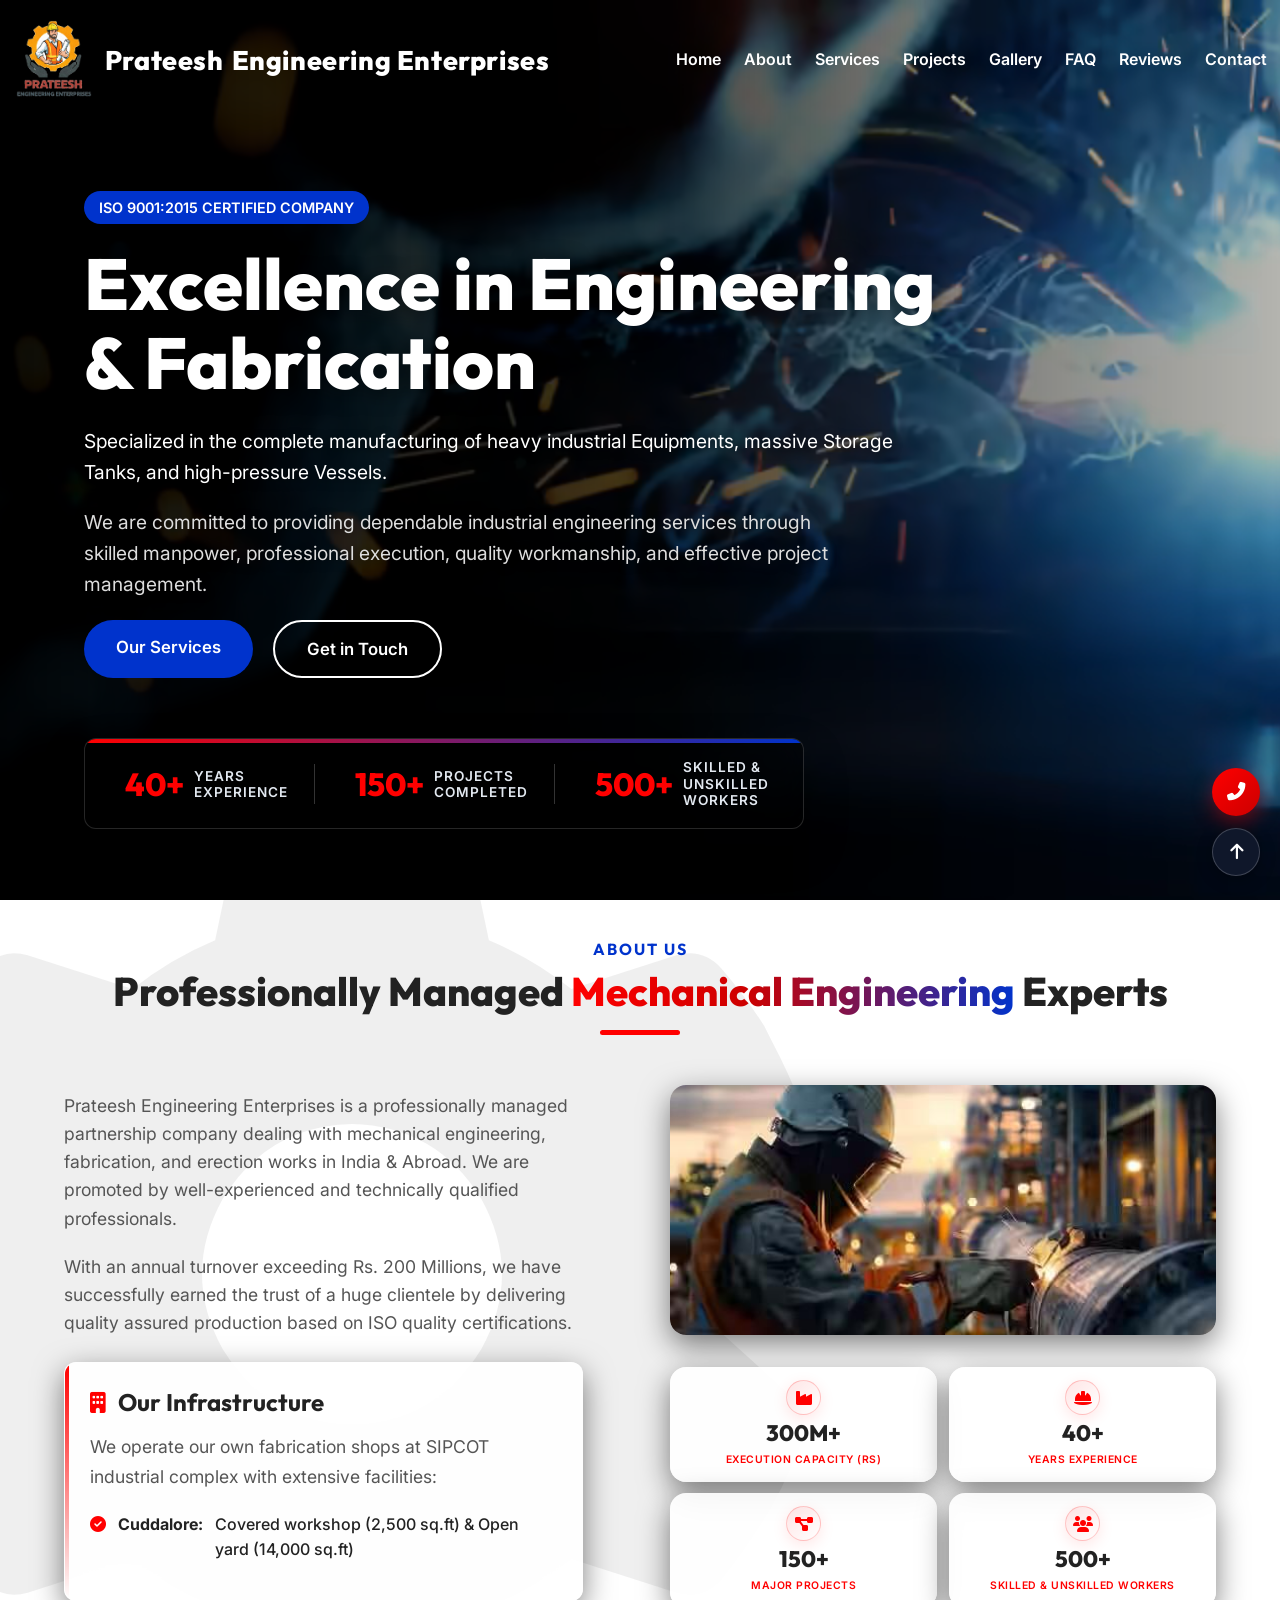
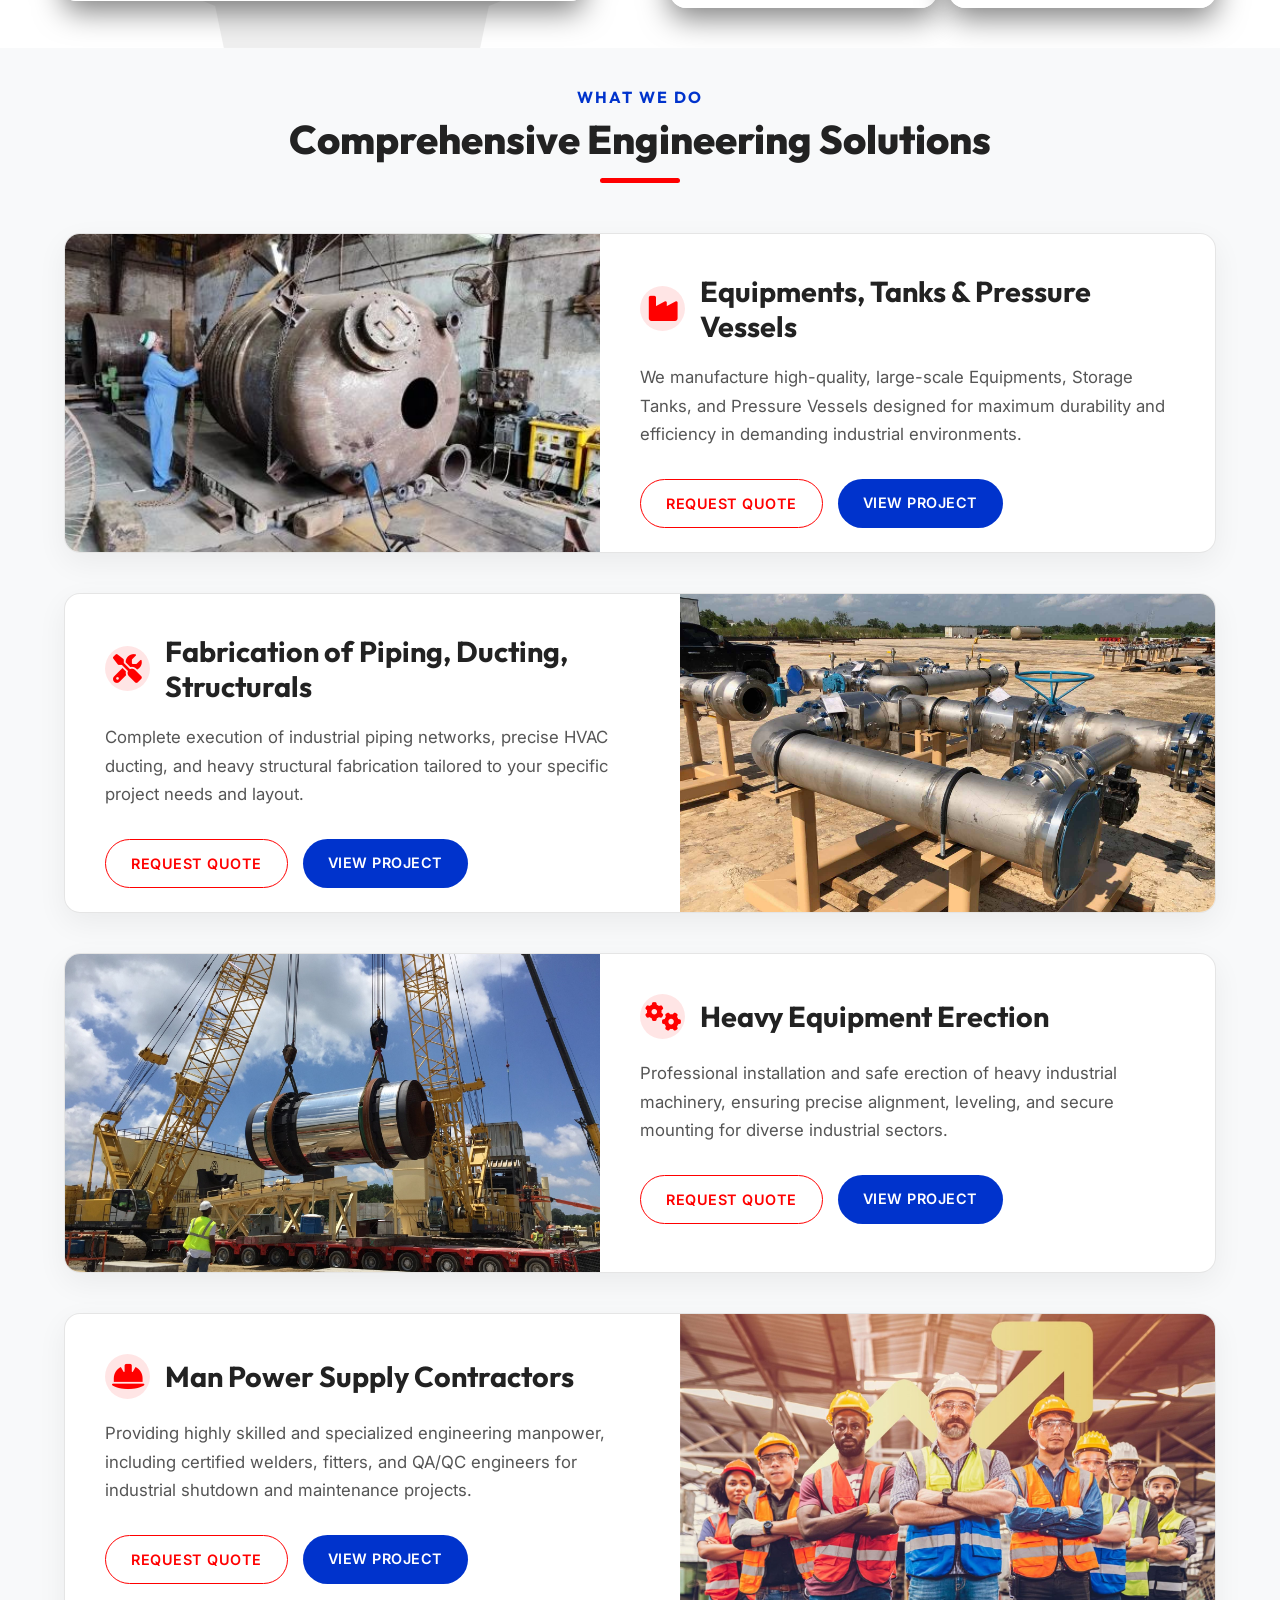
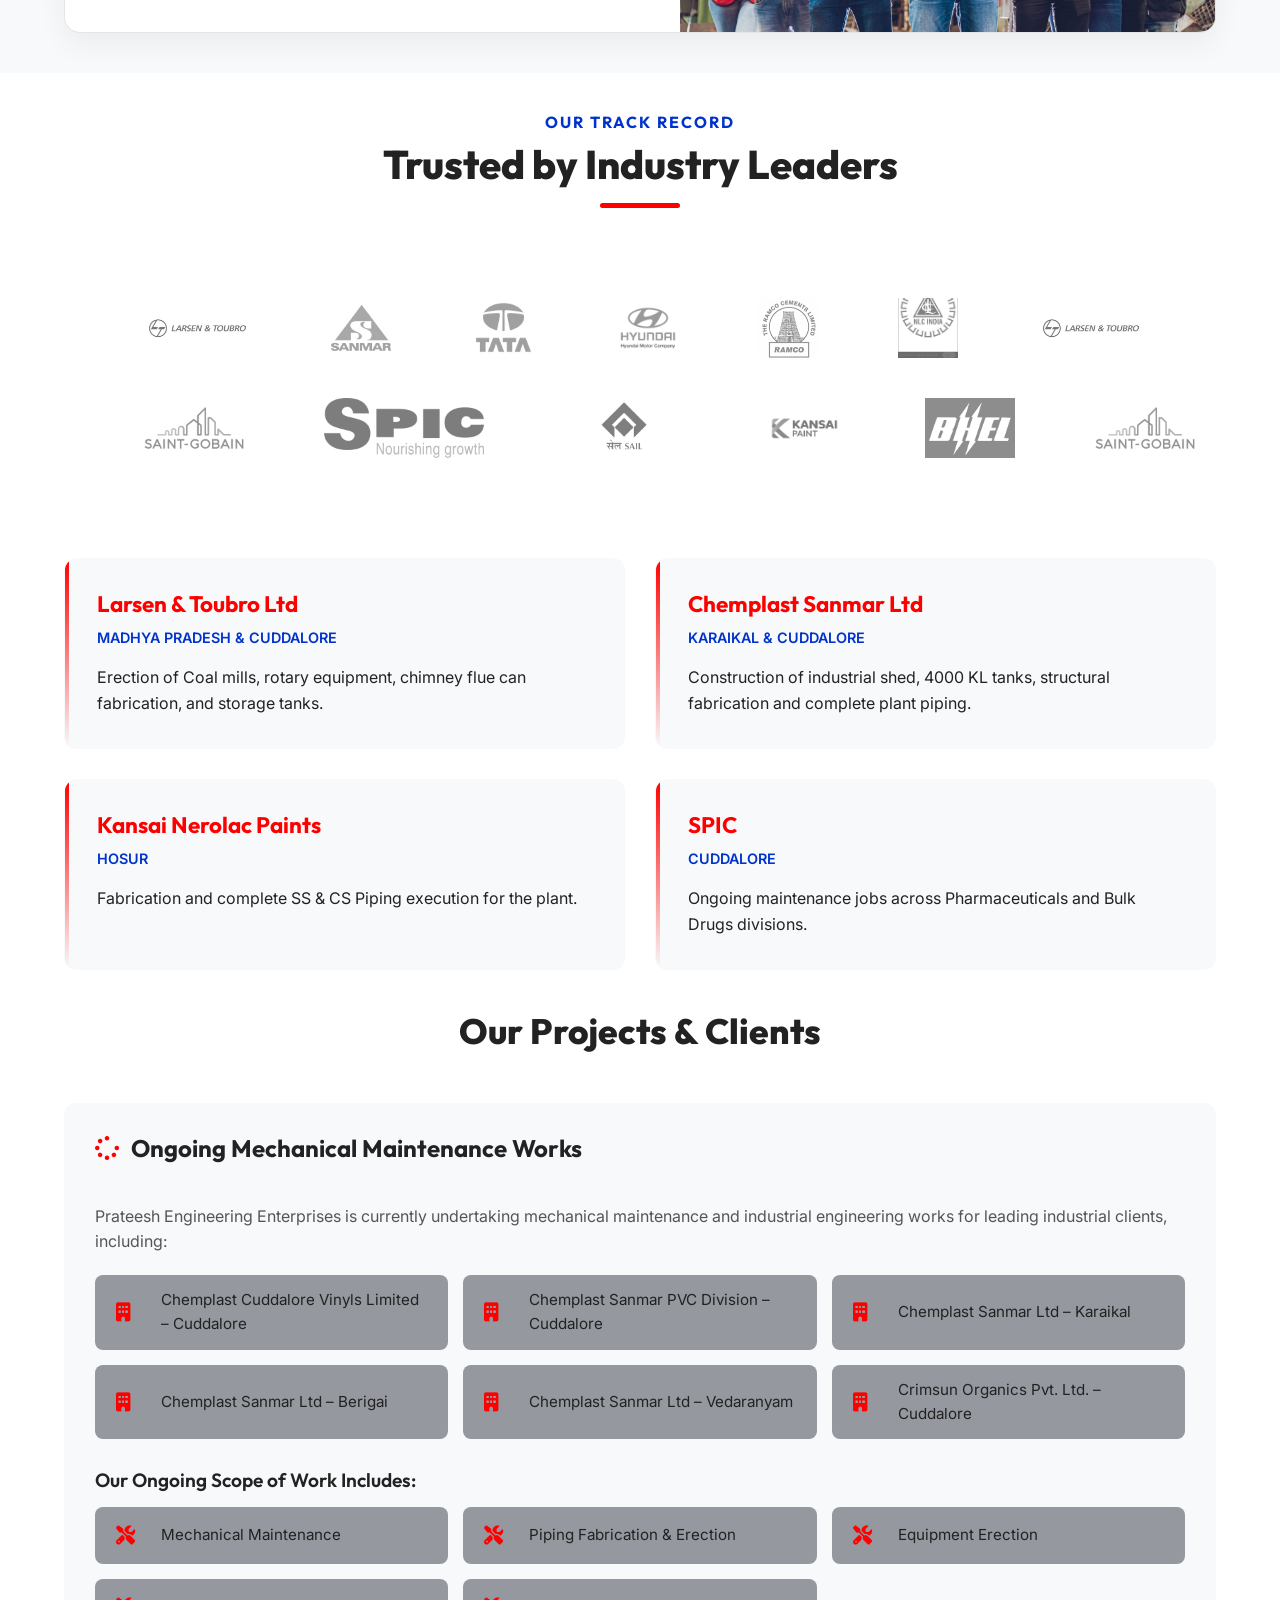
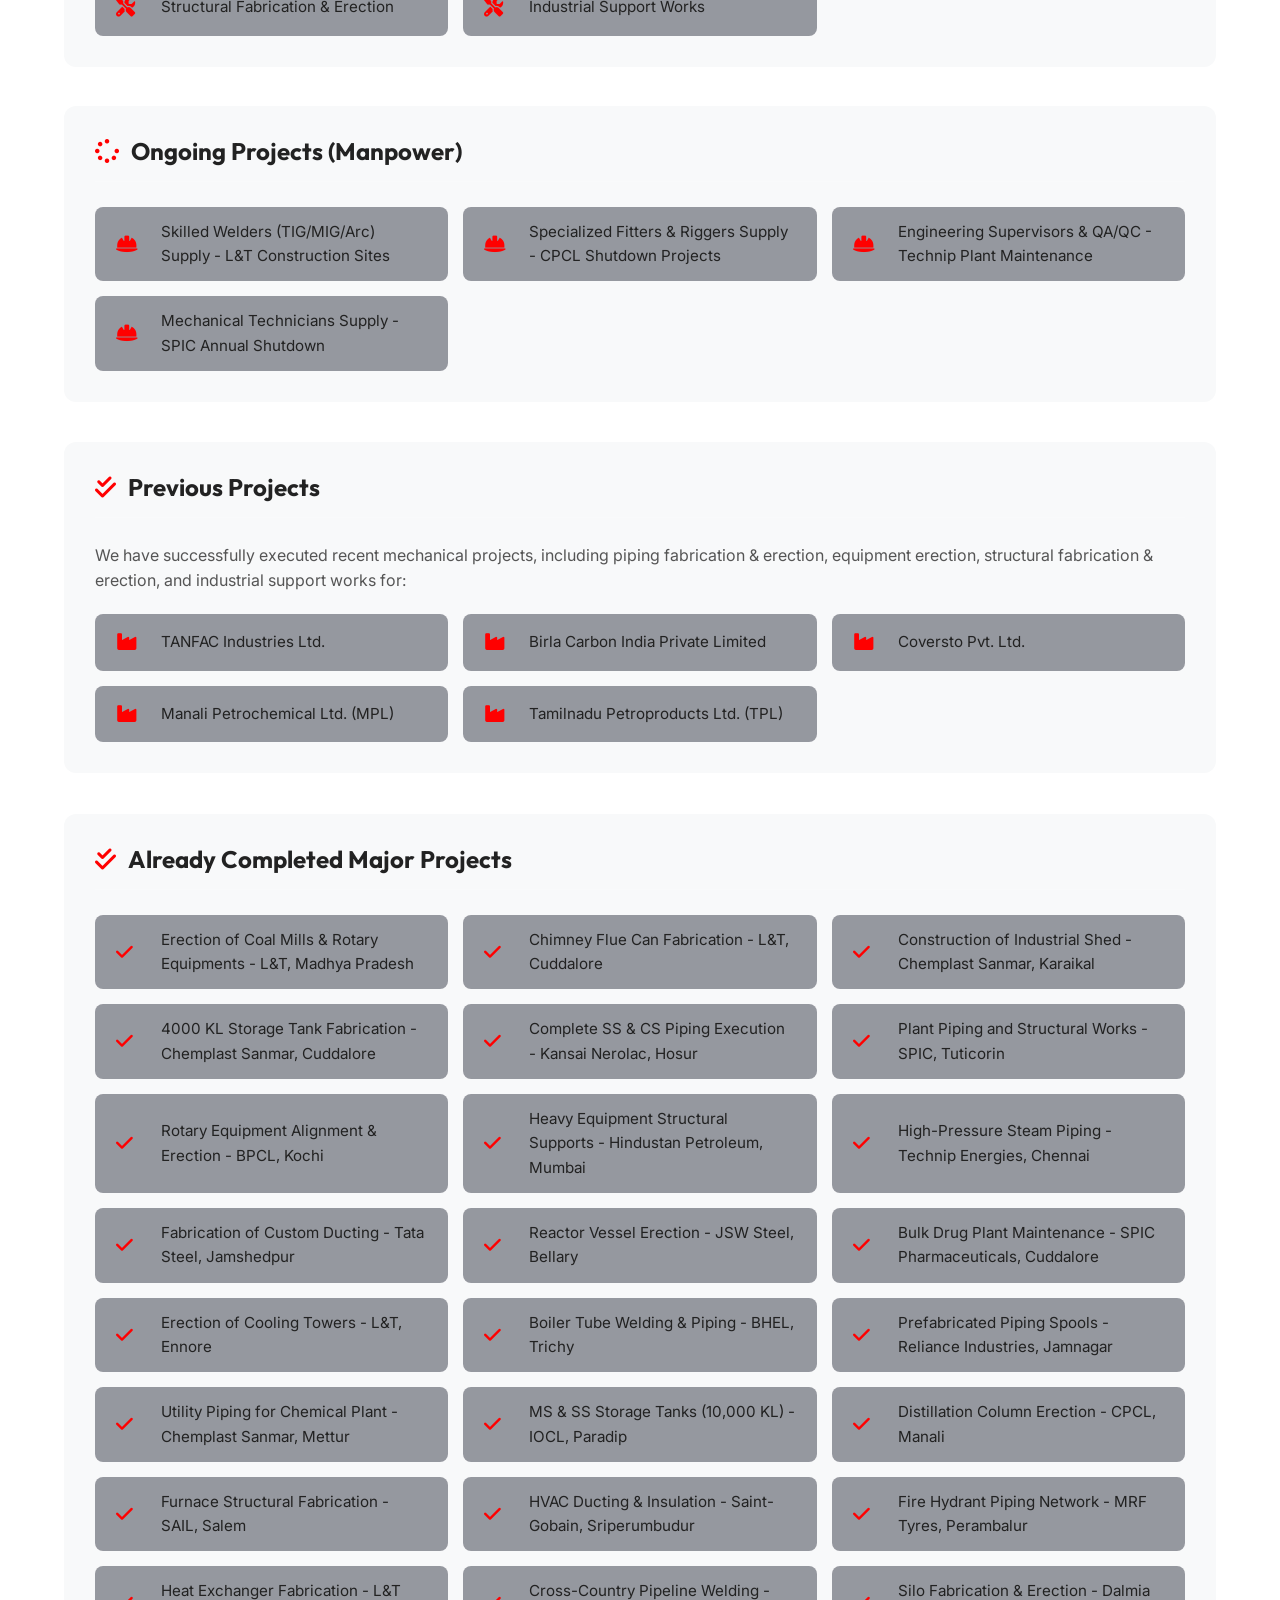
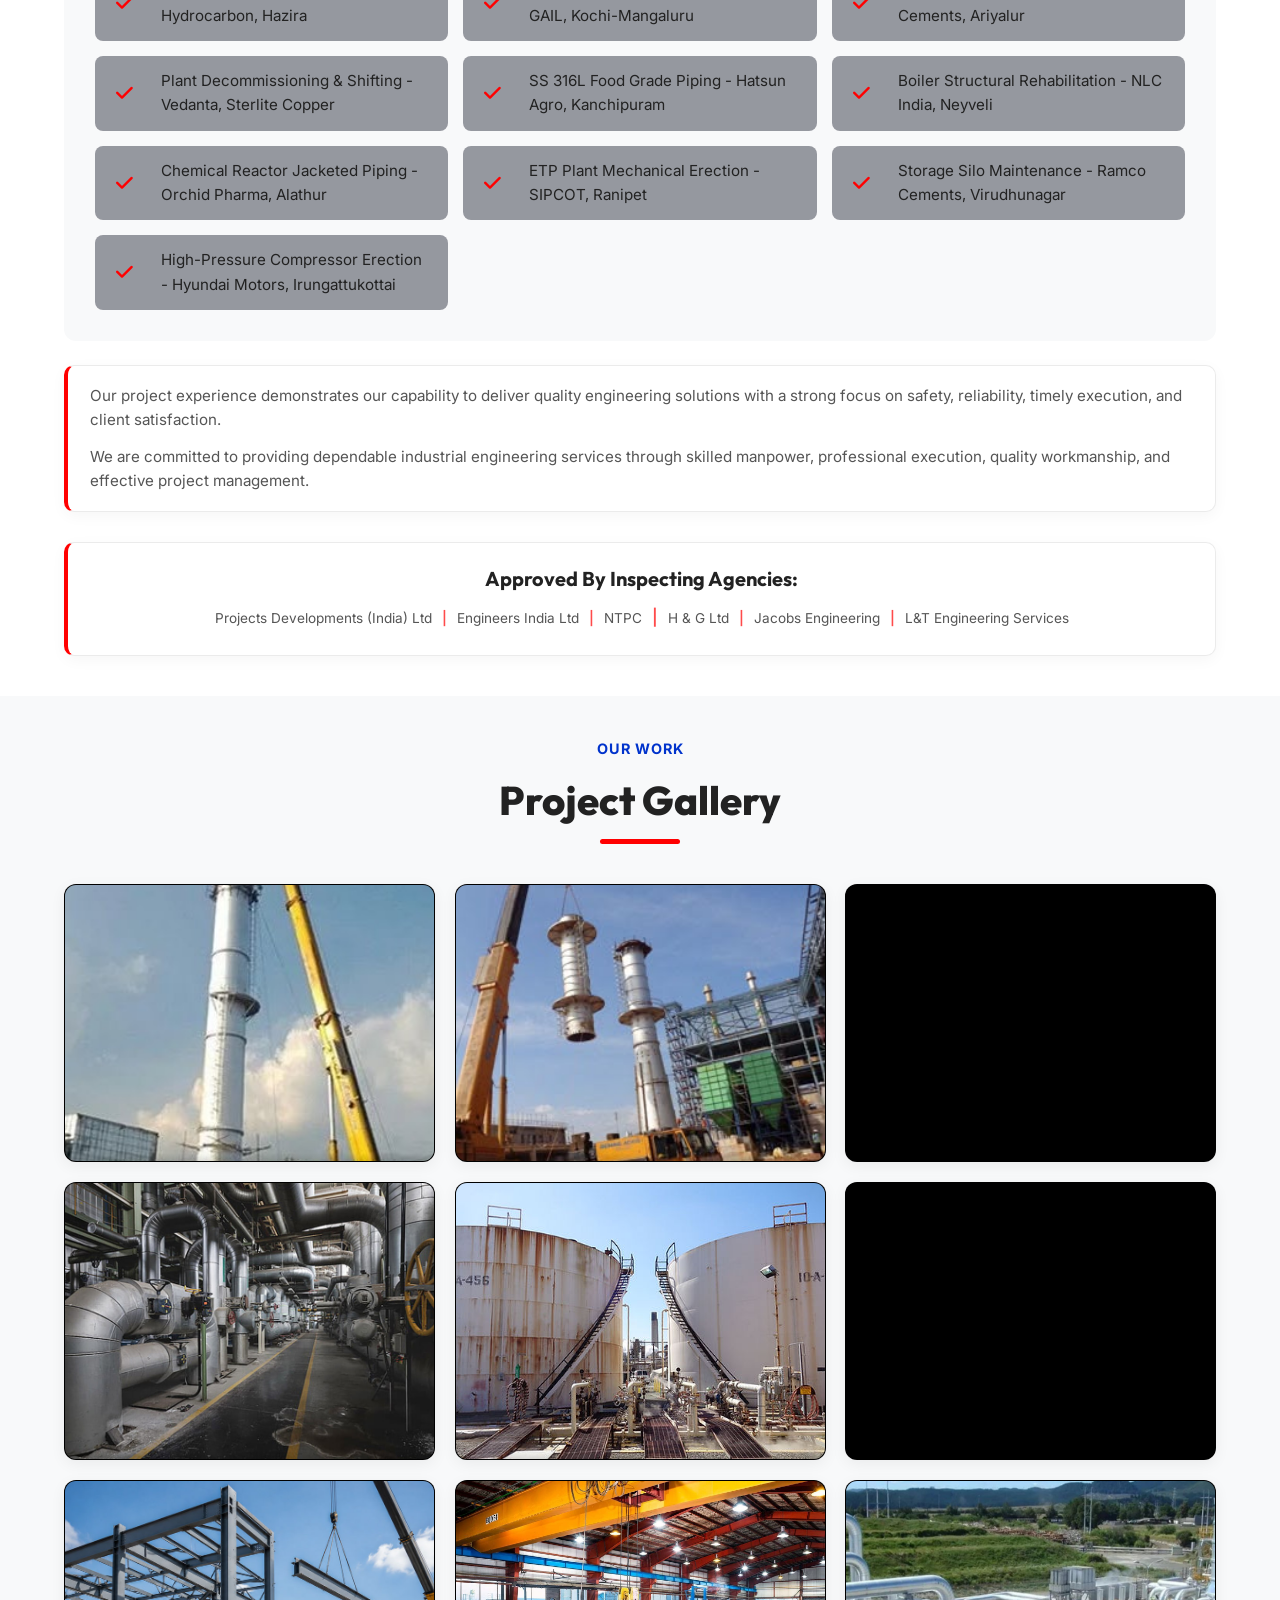
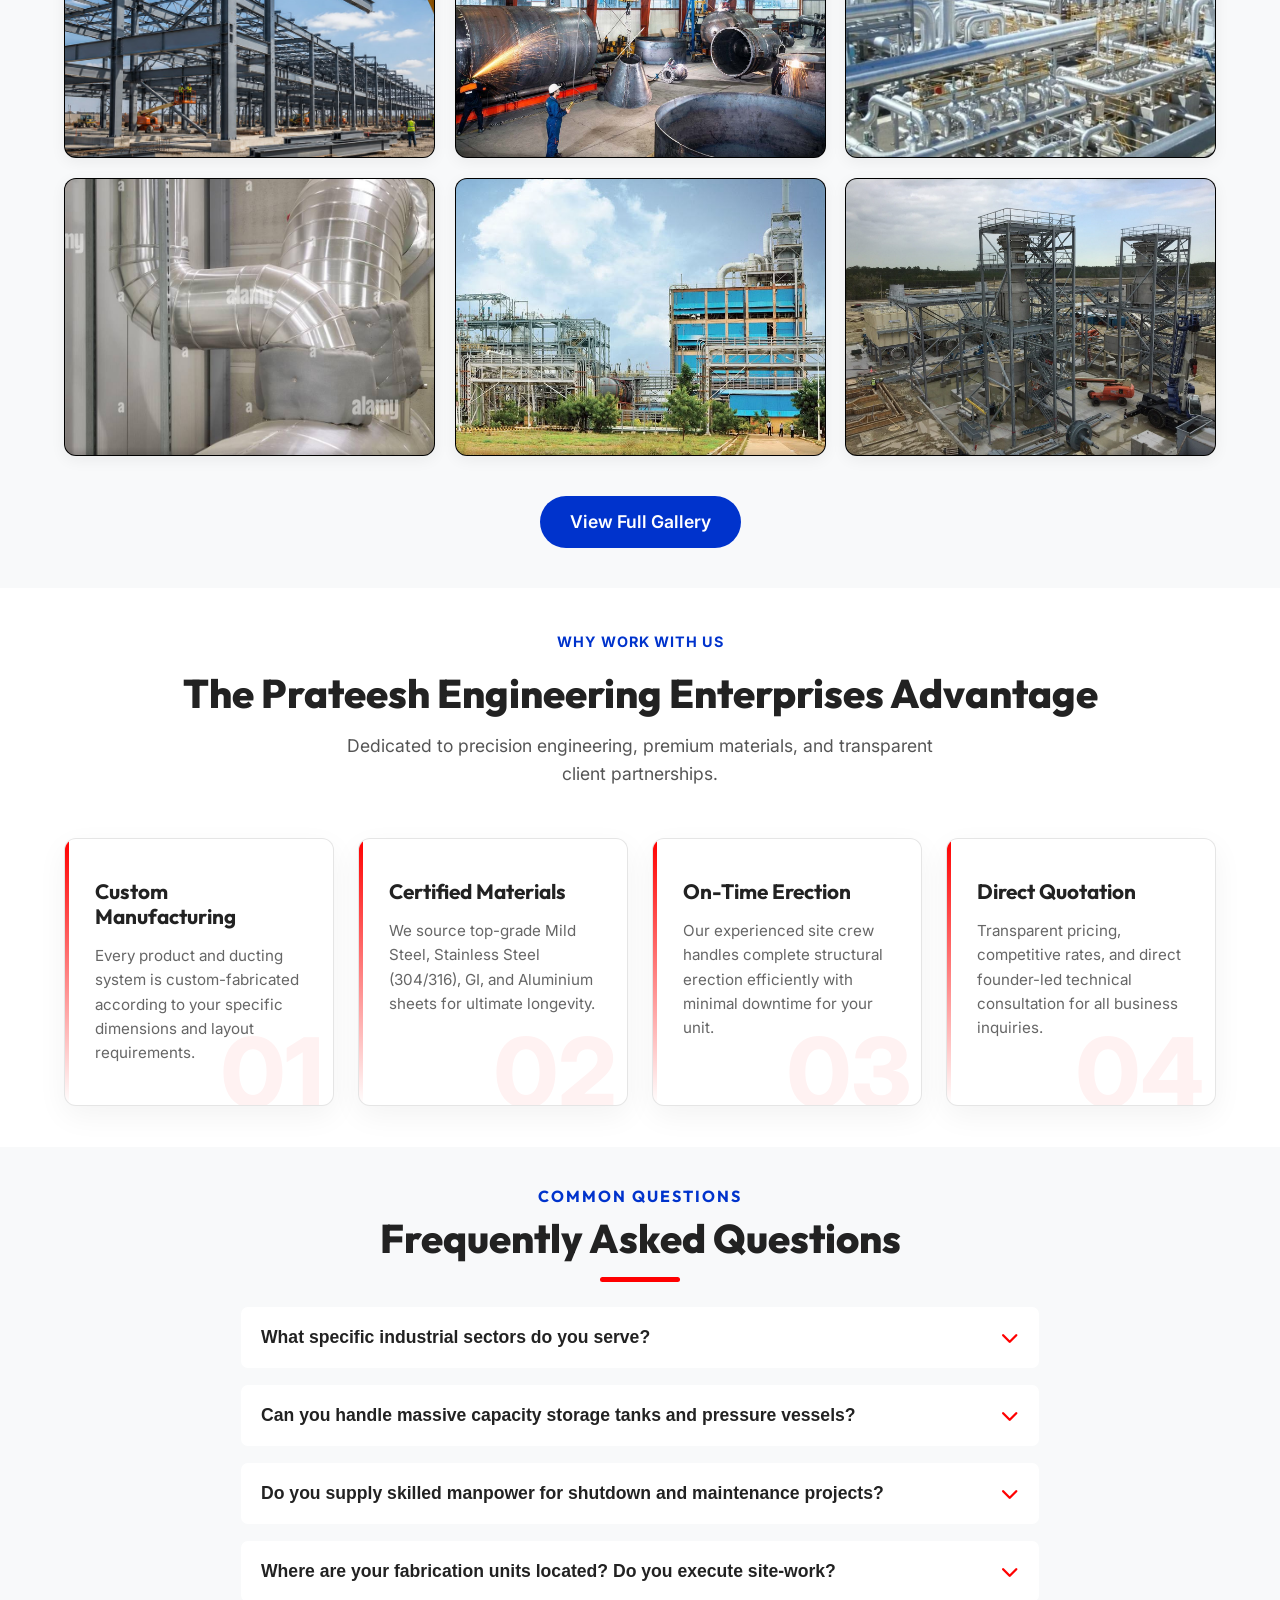
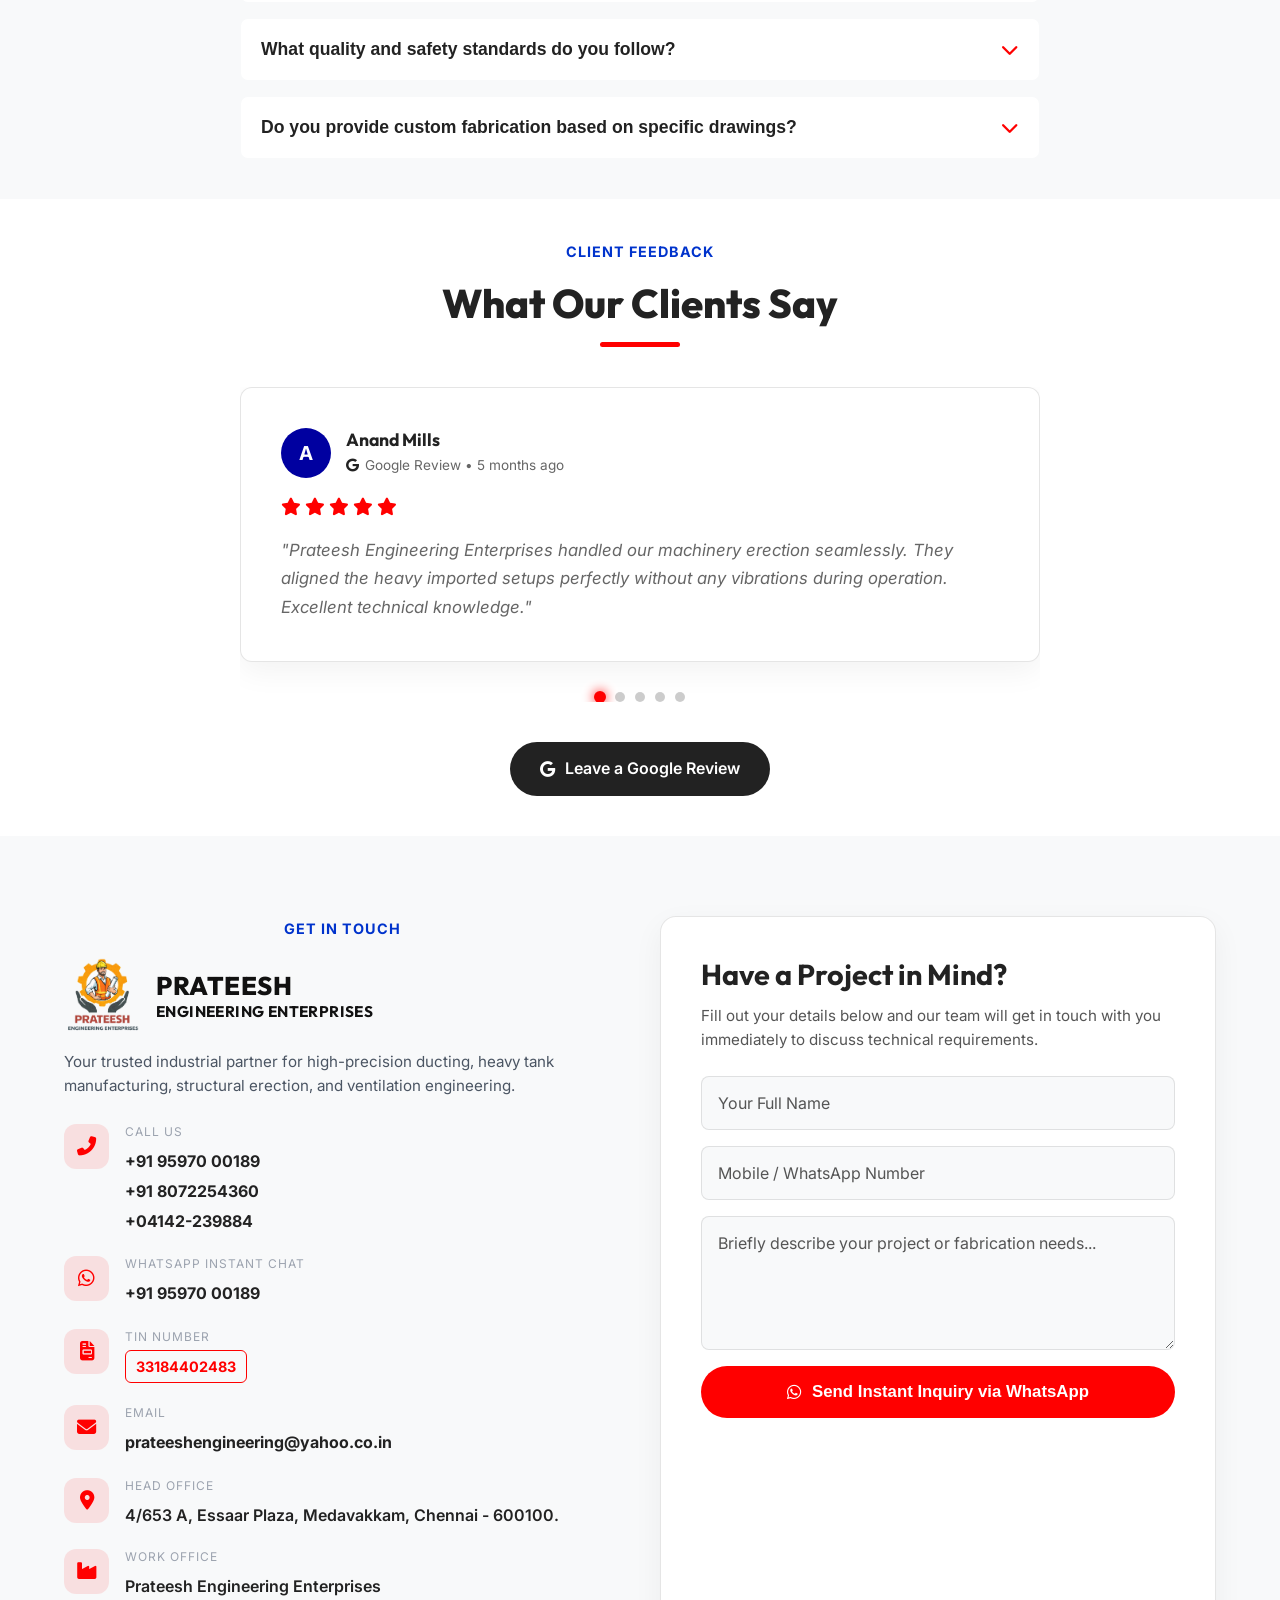
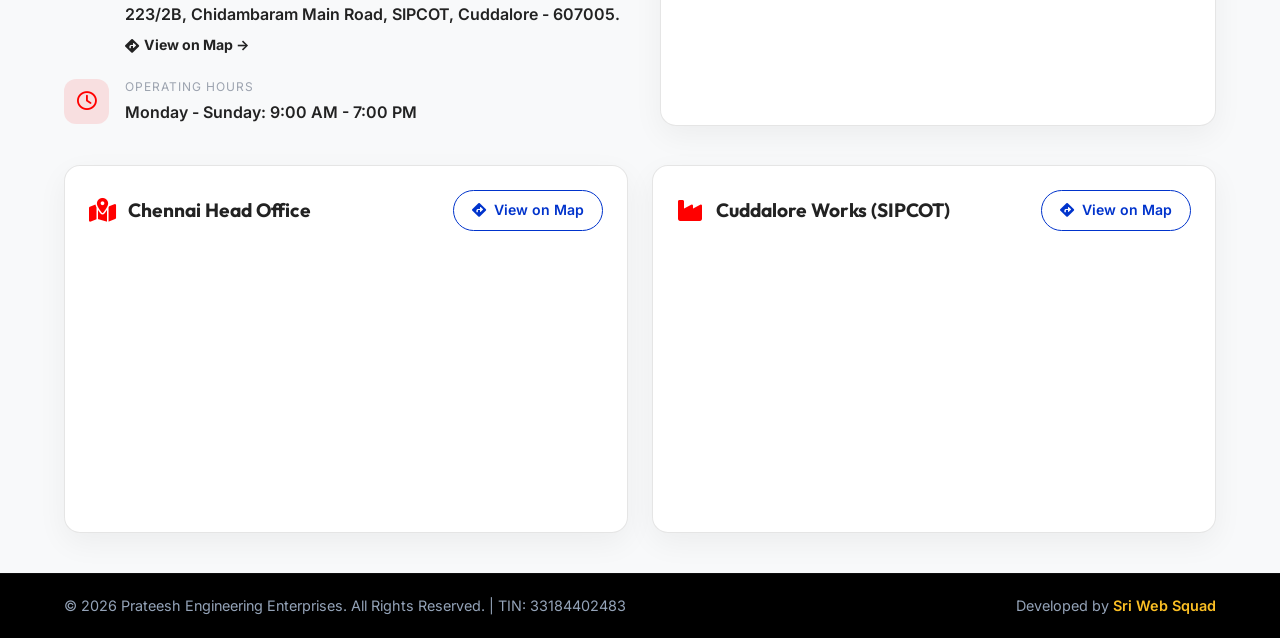
==== index.html @ b8229627 "Optimize website loading performance: compress heavy images, non-blocking CSS, preconnect resource h" ====
<!DOCTYPE html>
<html lang="en">
<head>
    <meta charset="UTF-8">
    <meta name="viewport" content="width=device-width, initial-scale=1.0">
    <!-- Primary Meta Tags -->
    <title>Prateesh Engineering Enterprises | Fabrication & Erection | Cuddalore</title>
    <meta name="title" content="Prateesh Engineering Enterprises | Fabrication & Erection | Cuddalore">
    <meta name="description" content="Prateesh Engineering Enterprises - ISO 9001:2015 Certified manufacturers of industrial Equipments, Tanks, Pressure Vessels, Piping, Ducting, Structurals, and Heavy Equipment Erection in Cuddalore & Chennai.">
    <meta name="keywords" content="Prateesh Engineering Enterprises, mechanical engineering Cuddalore, industrial fabrication Tamil Nadu, pressure vessel manufacturers India, heavy equipment erection, storage tank fabrication, industrial piping, ducting systems, SIPCOT Cuddalore, manpower supply contractors">
    <meta name="author" content="Prateesh Engineering Enterprises">
    <meta name="robots" content="index, follow, max-image-preview:large, max-snippet:-1, max-video-preview:-1">
    <link rel="canonical" href="https://www.prateeshengineeringenterprises.com/">

    <!-- Site Name & Brand Identity (Google Search & Browsers) -->
    <meta name="application-name" content="Prateesh Engineering Enterprises">
    <meta name="apple-mobile-web-app-title" content="Prateesh Engineering Enterprises">

    <!-- Google & Google Gemini (Search & AI Overview) -->
    <meta name="googlebot" content="index, follow, max-snippet:-1, max-image-preview:large, max-video-preview:-1">
    <meta name="google-extended" content="index, follow">

    <!-- ChatGPT & OpenAI Crawlers (ChatGPT Search & GPTBot) -->
    <meta name="gptbot" content="index, follow">
    <meta name="oai-searchbot" content="index, follow">
    <meta name="chatgpt-user" content="index, follow">

    <!-- Yahoo & Bing Search -->
    <meta name="bingbot" content="index, follow, max-snippet:-1, max-image-preview:large, max-video-preview:-1">
    <meta name="slurp" content="index, follow">

    <!-- Open Graph / Facebook / LinkedIn / WhatsApp -->
    <meta property="og:type" content="website">
    <meta property="og:locale" content="en_IN">
    <meta property="og:site_name" content="Prateesh Engineering Enterprises">
    <meta property="og:url" content="https://www.prateeshengineeringenterprises.com/">
    <meta property="og:title" content="Prateesh Engineering Enterprises | Fabrication & Erection Experts">
    <meta property="og:description" content="ISO 9001:2015 Certified Mechanical Engineering company specializing in heavy equipment erection, pressure vessels, tanks, ducting, piping & structural fabrication.">
    <meta property="og:image" content="https://www.prateeshengineeringenterprises.com/photos/gallery/about-us.jpeg">

    <!-- Twitter / X Cards -->
    <meta name="twitter:card" content="summary_large_image">
    <meta name="twitter:title" content="Prateesh Engineering Enterprises | Fabrication & Erection">
    <meta name="twitter:description" content="Leading mechanical engineering, heavy equipment erection & industrial fabrication specialists in Tamil Nadu.">
    <meta name="twitter:image" content="https://www.prateeshengineeringenterprises.com/photos/gallery/about-us.jpeg">

    <!-- Structured Data (Schema.org JSON-LD for Google Site Name, Gemini, ChatGPT & Yahoo) -->
    <script type="application/ld+json">
    {
      "@context": "https://schema.org",
      "@graph": [
        {
          "@type": "WebSite",
          "@id": "https://www.prateeshengineeringenterprises.com/#website",
          "url": "https://www.prateeshengineeringenterprises.com/",
          "name": "Prateesh Engineering Enterprises",
          "alternateName": [
            "Prateesh Engineering",
            "Prateesh Engineering Enterprises Cuddalore",
            "PEE"
          ],
          "publisher": {
            "@id": "https://www.prateeshengineeringenterprises.com/#organization"
          }
        },
        {
          "@type": "LocalBusiness",
          "@id": "https://www.prateeshengineeringenterprises.com/#organization",
          "name": "Prateesh Engineering Enterprises",
          "url": "https://www.prateeshengineeringenterprises.com/",
          "logo": "https://www.prateeshengineeringenterprises.com/favicon-192x192.png",
          "image": "https://www.prateeshengineeringenterprises.com/favicon-512x512.png",
          "description": "ISO 9001:2015 certified mechanical engineering company dealing with industrial fabrication, storage tanks, pressure vessels, piping, and heavy equipment erection.",
          "telephone": "+91-9597000189",
          "email": "prateeshengineering@yahoo.co.in",
          "taxID": "33184402483",
          "address": [
            {
              "@type": "PostalAddress",
              "streetAddress": "4/653 A, Essaar Plaza, Medavakkam",
              "addressLocality": "Chennai",
              "addressRegion": "Tamil Nadu",
              "postalCode": "600100",
              "addressCountry": "IN"
            },
            {
              "@type": "PostalAddress",
              "streetAddress": "223/2B, Chidambaram Main Road, SIPCOT",
              "addressLocality": "Cuddalore",
              "addressRegion": "Tamil Nadu",
              "postalCode": "607005",
              "addressCountry": "IN"
            }
          ],
          "areaServed": ["Tamil Nadu", "India", "Abroad"],
          "hasOfferCatalog": {
            "@type": "OfferCatalog",
            "name": "Mechanical Engineering Services",
            "itemListElement": [
              {"@type": "Offer", "itemOffered": {"@type": "Service", "name": "Equipments, Tanks & Pressure Vessels"}},
              {"@type": "Offer", "itemOffered": {"@type": "Service", "name": "Fabrication of Piping, Ducting, Structurals"}},
              {"@type": "Offer", "itemOffered": {"@type": "Service", "name": "Heavy Equipment Erection"}},
              {"@type": "Offer", "itemOffered": {"@type": "Service", "name": "Man Power Supply Contractors"}}
            ]
          }
        }
      ]
    }
    </script>
    <script>document.documentElement.classList.add('js-enabled');</script>
    <link rel="preconnect" href="https://fonts.googleapis.com">
    <link rel="preconnect" href="https://fonts.gstatic.com" crossorigin>
    <link rel="preconnect" href="https://cdnjs.cloudflare.com" crossorigin>
    <link rel="stylesheet" href="style.css">

    <!-- Favicon & Touch Icons (Google Search 48px multiple, iOS, Android, Desktop) -->
    <link rel="icon" type="image/x-icon" href="favicon.ico">
    <link rel="shortcut icon" type="image/x-icon" href="favicon.ico">
    <link rel="icon" type="image/png" sizes="48x48" href="favicon-48x48.png">
    <link rel="icon" type="image/png" sizes="96x96" href="favicon-96x96.png">
    <link rel="icon" type="image/png" sizes="192x192" href="favicon-192x192.png">
    <link rel="apple-touch-icon" sizes="180x180" href="apple-touch-icon.png">
    <link rel="manifest" href="site.webmanifest">

    <link href="https://fonts.googleapis.com/css2?family=Inter:wght@300;400;600;700&family=Outfit:wght@400;600;800&display=swap" rel="stylesheet">
    <link rel="preload" href="https://cdnjs.cloudflare.com/ajax/libs/font-awesome/6.4.0/css/all.min.css" as="style" onload="this.onload=null;this.rel='stylesheet'">
    <noscript><link rel="stylesheet" href="https://cdnjs.cloudflare.com/ajax/libs/font-awesome/6.4.0/css/all.min.css"></noscript>
</head>
<body>

    <nav class="navbar">
        <div class="logo">
            <a href="#home" class="logo-link">
                <img src="photos/logo/prateesh-logo.png" alt="Prateesh Engineering Enterprises" class="logo-img">
                <div class="logo-text">
                    <h1>Prateesh <span>Engineering Enterprises</span></h1>
                </div>
            </a>
        </div>
        <div class="nav-backdrop"></div>
        <ul class="nav-links">
            <li class="nav-drawer-header">
                <div class="nav-drawer-brand">
                    <img src="photos/logo/prateesh-logo.png" alt="Prateesh Engineering Enterprises" class="nav-drawer-logo">
                    <div class="nav-drawer-brand-text">
                        <span class="nav-drawer-title">Prateesh</span>
                        <span>Engineering Enterprises</span>
                    </div>
                </div>
                <button class="nav-drawer-close" id="navDrawerClose" aria-label="Close navigation menu"><i class="fas fa-times"></i></button>
            </li>
            <li><a href="#home"><i class="fas fa-home"></i><span>Home</span><i class="fas fa-chevron-right nav-arrow"></i></a></li>
            <li><a href="#about"><i class="fas fa-info-circle"></i><span>About</span><i class="fas fa-chevron-right nav-arrow"></i></a></li>
            <li><a href="#services"><i class="fas fa-cogs"></i><span>Services</span><i class="fas fa-chevron-right nav-arrow"></i></a></li>
            <li><a href="#projects"><i class="fas fa-tasks"></i><span>Projects</span><i class="fas fa-chevron-right nav-arrow"></i></a></li>
            <li><a href="#gallery"><i class="fas fa-images"></i><span>Gallery</span><i class="fas fa-chevron-right nav-arrow"></i></a></li>
            <li><a href="#faq"><i class="fas fa-question-circle"></i><span>FAQ</span><i class="fas fa-chevron-right nav-arrow"></i></a></li>
            <li><a href="#reviews"><i class="fas fa-star"></i><span>Reviews</span><i class="fas fa-chevron-right nav-arrow"></i></a></li>
            <li><a href="#contact"><i class="fas fa-envelope"></i><span>Contact</span><i class="fas fa-chevron-right nav-arrow"></i></a></li>
            <li class="nav-drawer-footer">
                <a href="tel:+919597000189" class="drawer-action-btn btn-call"><i class="fas fa-phone-alt"></i> Call</a>
                <a href="https://wa.me/919597000189" target="_blank" class="drawer-action-btn btn-wa"><i class="fab fa-whatsapp"></i> WhatsApp</a>
            </li>
        </ul>
        <div class="menu-toggle">
            <i class="fas fa-bars"></i>
        </div>
    </nav>

    <header id="home" class="hero">
        <div class="hero-bg">
            <video autoplay loop muted playsinline preload="metadata" poster="photos/hero-image/hero-bg.jpg" id="hero-video">
                <source src="photos/hero-image/welding-bg.mp4" type="video/mp4">
            </video>
        </div>
        <div class="hero-overlay"></div>
        <div class="hero-content">
            <div class="hero-text-area">
                <span class="hero-badge slide-up">ISO 9001:2015 CERTIFIED COMPANY</span>
                <h2 class="slide-up">Excellence in <span>Engineering & Fabrication</span></h2>
                <div class="hero-mobile-media slide-up">
                    <img src="photos/gallery/heavy-equipment-erection.jpg" alt="Heavy Equipment & Pressure Vessel Erection" class="hero-mobile-img" loading="eager" decoding="async">
                </div>
                <p class="fade-in hero-subtitle">Specialized in the complete manufacturing of heavy industrial Equipments, massive Storage Tanks, and high-pressure Vessels.</p>
                <p class="fade-in hero-subtitle-small">We are committed to providing dependable industrial engineering services through skilled manpower, professional execution, quality workmanship, and effective project management.</p>
                <div class="hero-buttons fade-in-delayed">
                    <a href="#services" class="btn btn-primary">Our Services</a>
                    <a href="#contact" class="btn btn-secondary">Get in Touch</a>
                </div>
                
                <div class="hero-stats fade-in-delayed">
                    <div class="stat-item">
                        <h3 class="counter" data-target="40">0+</h3>
                        <span>Years Experience</span>
                    </div>
                    <div class="stat-divider"></div>
                    <div class="stat-item">
                        <h3 class="counter" data-target="150">0+</h3>
                        <span>Projects Completed</span>
                    </div>
                    <div class="stat-divider"></div>
                    <div class="stat-item">
                        <h3 class="counter" data-target="500">0+</h3>
                        <span>Skilled & Unskilled Workers</span>
                    </div>
                </div>
            </div>
        </div>
    </header>

    <section id="about" class="about-section">
        <div class="container">
            <div class="section-header center">
                <h3 class="section-subtitle">About Us</h3>
                <h2 class="section-title">Professionally Managed <span class="gradient-text">Mechanical Engineering</span> Experts</h2>
            </div>
            <div class="about-grid">
                <div class="about-text">
                    <div class="about-intro">
                        <p>Prateesh Engineering Enterprises is a professionally managed partnership company dealing with mechanical engineering, fabrication, and erection works in India & Abroad. We are promoted by well-experienced and technically qualified professionals.</p>
                        <p>With an annual turnover exceeding Rs. 200 Millions, we have successfully earned the trust of a huge clientele by delivering quality assured production based on ISO quality certifications.</p>
                    </div>
                    
                    <div class="infrastructure">
                        <h3>Our Infrastructure</h3>
                        <p>We operate our own fabrication shops at SIPCOT industrial complex with extensive facilities:</p>
                        <ul>
                            <li><i class="fas fa-check-circle"></i> <strong>Cuddalore:</strong> Covered workshop (2,500 sq.ft) & Open yard (14,000 sq.ft)</li>
                        </ul>
                    </div>
                </div>
                <div class="about-right">
                    <img src="photos/gallery/about-us.jpeg" alt="About Us" class="about-us-img" loading="lazy" decoding="async">
                    <div class="about-stats">
                    <div class="stat-card">
                        <i class="fas fa-industry"></i>
                        <h3>300M+</h3>
                        <p>Execution Capacity (Rs)</p>
                    </div>
                    <div class="stat-card">
                        <i class="fas fa-hard-hat"></i>
                        <h3>40+</h3>
                        <p>Years Experience</p>
                    </div>
                    <div class="stat-card">
                        <i class="fas fa-project-diagram"></i>
                        <h3>150+</h3>
                        <p>Major Projects</p>
                    </div>
                    <div class="stat-card">
                        <i class="fas fa-users"></i>
                        <h3>500+</h3>
                        <p>Skilled & Unskilled Workers</p>
                    </div>
                    </div>
                </div>
            </div>
        </div>
    </section>

    

    <section id="services" class="services-section">
        <div class="container">
            <div class="section-header center">
                <h3 class="section-subtitle">What We Do</h3>
                <h2 class="section-title">Comprehensive Engineering Solutions</h2>
            </div>
            
            <div class="horizontal-services-container">
                <!-- Service 1 -->
                <div class="horizontal-service-card">
                    <div class="h-service-img">
                        <img src="photos/gallery/tanks/storage-tank-1500kl.jpg" alt="Equipments, Tanks & Pressure Vessels" loading="lazy" decoding="async">
                    </div>
                    <div class="h-service-content">
                        <h3><i class="fa-solid fa-industry"></i> Equipments, Tanks & Pressure Vessels</h3>
                        <p>We manufacture high-quality, large-scale Equipments, Storage Tanks, and Pressure Vessels designed for maximum durability and efficiency in demanding industrial environments.</p>
                        <div class="h-service-actions">
                            <a href="#contact" class="btn btn-outline-primary">Request Quote</a>
                            <a href="#gallery" class="btn btn-primary">View Project</a>
                        </div>
                    </div>
                </div>
                
                <!-- Service 2 -->
                <div class="horizontal-service-card reverse">
                    <div class="h-service-img">
                        <img src="photos/gallery/fabrication/pipe-fabrication-01.jpg" alt="Fabrication of Piping & Ducting" loading="lazy" decoding="async">
                    </div>
                    <div class="h-service-content">
                        <h3><i class="fa-solid fa-screwdriver-wrench"></i> Fabrication of Piping, Ducting, Structurals</h3>
                        <p>Complete execution of industrial piping networks, precise HVAC ducting, and heavy structural fabrication tailored to your specific project needs and layout.</p>
                        <div class="h-service-actions">
                            <a href="#contact" class="btn btn-outline-primary">Request Quote</a>
                            <a href="#gallery" class="btn btn-primary">View Project</a>
                        </div>
                    </div>
                </div>

                <!-- Service 3 -->
                <div class="horizontal-service-card">
                    <div class="h-service-img">
                        <img src="photos/gallery/erection/heavy-equipment-erection.jpg" alt="Heavy Equipment Erection" loading="lazy" decoding="async">
                    </div>
                    <div class="h-service-content">
                        <h3 class="service-title-centered"><i class="fa-solid fa-gears"></i> Heavy Equipment Erection</h3>
                        <p>Professional installation and safe erection of heavy industrial machinery, ensuring precise alignment, leveling, and secure mounting for diverse industrial sectors.</p>
                        <div class="h-service-actions">
                            <a href="#contact" class="btn btn-outline-primary">Request Quote</a>
                            <a href="#gallery" class="btn btn-primary">View Project</a>
                        </div>
                    </div>
                </div>

                <!-- Service 4 -->
                <div class="horizontal-service-card reverse">
                    <div class="h-service-img">
                        <img src="photos/gallery/manpower/manpower-supply.jpg" alt="Man Power Supply Contractors" loading="lazy" decoding="async">
                    </div>
                    <div class="h-service-content">
                        <h3 class="service-title-centered"><i class="fa-solid fa-helmet-safety"></i> Man Power Supply Contractors</h3>
                        <p>Providing highly skilled and specialized engineering manpower, including certified welders, fitters, and QA/QC engineers for industrial shutdown and maintenance projects.</p>
                        <div class="h-service-actions">
                            <a href="#contact" class="btn btn-outline-primary">Request Quote</a>
                            <a href="#gallery" class="btn btn-primary">View Project</a>
                        </div>
                    </div>
                </div>
            </div>
        </div>
    </section>

<section id="projects" class="projects-section">
        <div class="container">
            <div class="section-header center">
                <h3 class="section-subtitle">Our Track Record</h3>
                <h2 class="section-title">Trusted by Industry Leaders</h2>
            </div>
            <div class="marquee-wrapper">
                <div class="clients-marquee marquee-left">
                    <!-- Row 1: Sliding Left -->
                    <div class="marquee-track">
                        <img src="photos/brand-logo/l-and-t.jpg" alt="L&T" class="client-logo-img" loading="lazy" decoding="async">
                        <img src="photos/brand-logo/chemplast.jpg" alt="Chemplast" class="client-logo-img" loading="lazy" decoding="async">
                        <img src="photos/brand-logo/tata-steel.jpg" alt="Tata Steel" class="client-logo-img" loading="lazy" decoding="async">
                        <img src="photos/brand-logo/hyundai.png" alt="Hyundai" class="client-logo-img" loading="lazy" decoding="async">
                        <img src="photos/brand-logo/ramco.jpg" alt="Ramco" class="client-logo-img" loading="lazy" decoding="async">
                        <img src="photos/brand-logo/brand1.jpg" alt="NLC" class="client-logo-img nlc-logo" loading="lazy" decoding="async">
                        <!-- Duplicate for infinite effect -->
                        <img src="photos/brand-logo/l-and-t.jpg" alt="L&T" class="client-logo-img" loading="lazy" decoding="async">
                        <img src="photos/brand-logo/chemplast.jpg" alt="Chemplast" class="client-logo-img" loading="lazy" decoding="async">
                        <img src="photos/brand-logo/tata-steel.jpg" alt="Tata Steel" class="client-logo-img" loading="lazy" decoding="async">
                        <img src="photos/brand-logo/hyundai.png" alt="Hyundai" class="client-logo-img" loading="lazy" decoding="async">
                        <img src="photos/brand-logo/ramco.jpg" alt="Ramco" class="client-logo-img" loading="lazy" decoding="async">
                        <img src="photos/brand-logo/brand1.jpg" alt="NLC" class="client-logo-img nlc-logo" loading="lazy" decoding="async">
                    </div>
                </div>

                <div class="clients-marquee marquee-right">
                    <!-- Row 2: Sliding Right -->
                    <div class="marquee-track reverse">
                        <img src="photos/brand-logo/saint-gobain.png" alt="Saint Gobain" class="client-logo-img" loading="lazy" decoding="async">
                        <img src="photos/brand-logo/spic.webp" alt="SPIC" class="client-logo-img" loading="lazy" decoding="async">
                        <img src="photos/brand-logo/sail.png" alt="SAIL" class="client-logo-img" loading="lazy" decoding="async">
                        <img src="photos/brand-logo/kansai.webp" alt="Kansai" class="client-logo-img" loading="lazy" decoding="async">
                        <img src="photos/brand-logo/brand2.png" alt="Brand 2" class="client-logo-img" loading="lazy" decoding="async">
                        <!-- Duplicate for infinite effect -->
                        <img src="photos/brand-logo/saint-gobain.png" alt="Saint Gobain" class="client-logo-img" loading="lazy" decoding="async">
                        <img src="photos/brand-logo/spic.webp" alt="SPIC" class="client-logo-img" loading="lazy" decoding="async">
                        <img src="photos/brand-logo/sail.png" alt="SAIL" class="client-logo-img" loading="lazy" decoding="async">
                        <img src="photos/brand-logo/kansai.webp" alt="Kansai" class="client-logo-img" loading="lazy" decoding="async">
                        <img src="photos/brand-logo/brand2.png" alt="Brand 2" class="client-logo-img" loading="lazy" decoding="async">
                    </div>
                </div>
            </div>

            <div class="projects-grid">
                <div class="project-card">
                    <h3>Larsen & Toubro Ltd</h3>
                    <p class="project-loc">Madhya Pradesh & Cuddalore</p>
                    <p>Erection of Coal mills, rotary equipment, chimney flue can fabrication, and storage tanks.</p>
                </div>
                <div class="project-card">
                    <h3>Chemplast Sanmar Ltd</h3>
                    <p class="project-loc">Karaikal & Cuddalore</p>
                    <p>Construction of industrial shed, 4000 KL tanks, structural fabrication and complete plant piping.</p>
                </div>
                <div class="project-card">
                    <h3>Kansai Nerolac Paints</h3>
                    <p class="project-loc">Hosur</p>
                    <p>Fabrication and complete SS & CS Piping execution for the plant.</p>
                </div>
                <div class="project-card">
                    <h3>SPIC</h3>
                    <p class="project-loc">Cuddalore</p>
                    <p>Ongoing maintenance jobs across Pharmaceuticals and Bulk Drugs divisions.</p>
                </div>
            </div>

            <div class="all-works-container">
                <h3 class="all-works-title">Our Projects & Clients</h3>
                
                <div class="projects-showcase">
                    
                    <!-- Ongoing Projects -->
                    <div class="showcase-category">
                        <h3 class="category-heading"><i class="fas fa-spinner fa-spin"></i> Ongoing Mechanical Maintenance Works</h3>
                        <p class="category-desc">Prateesh Engineering Enterprises is currently undertaking mechanical maintenance and industrial engineering works for leading industrial clients, including:</p>
                        
                        <div class="showcase-list showcase-list-spaced">
                            <div class="showcase-item"><span><i class="fas fa-building"></i></span><p>Chemplast Cuddalore Vinyls Limited – Cuddalore</p></div>
                            <div class="showcase-item"><span><i class="fas fa-building"></i></span><p>Chemplast Sanmar PVC Division – Cuddalore</p></div>
                            <div class="showcase-item"><span><i class="fas fa-building"></i></span><p>Chemplast Sanmar Ltd – Karaikal</p></div>
                            <div class="showcase-item"><span><i class="fas fa-building"></i></span><p>Chemplast Sanmar Ltd – Berigai</p></div>
                            <div class="showcase-item"><span><i class="fas fa-building"></i></span><p>Chemplast Sanmar Ltd – Vedaranyam</p></div>
                            <div class="showcase-item"><span><i class="fas fa-building"></i></span><p>Crimsun Organics Pvt. Ltd. – Cuddalore</p></div>
                        </div>

                        <h4 class="scope-heading">Our Ongoing Scope of Work Includes:</h4>
                        <div class="showcase-list">
                            <div class="showcase-item"><span><i class="fas fa-tools"></i></span><p>Mechanical Maintenance</p></div>
                            <div class="showcase-item"><span><i class="fas fa-tools"></i></span><p>Piping Fabrication & Erection</p></div>
                            <div class="showcase-item"><span><i class="fas fa-tools"></i></span><p>Equipment Erection</p></div>
                            <div class="showcase-item"><span><i class="fas fa-tools"></i></span><p>Structural Fabrication & Erection</p></div>
                            <div class="showcase-item"><span><i class="fas fa-tools"></i></span><p>Industrial Support Works</p></div>
                        </div>
                    </div>

                    <!-- Ongoing Projects (Manpower) -->
                    <div class="showcase-category">
                        <h3 class="category-heading"><i class="fas fa-spinner fa-spin"></i> Ongoing Projects (Manpower)</h3>
                        <div class="showcase-list">
                            <div class="showcase-item"><span><i class="fas fa-hard-hat"></i></span><p>Skilled Welders (TIG/MIG/Arc) Supply - L&T Construction Sites</p></div>
                            <div class="showcase-item"><span><i class="fas fa-hard-hat"></i></span><p>Specialized Fitters & Riggers Supply - CPCL Shutdown Projects</p></div>
                            <div class="showcase-item"><span><i class="fas fa-hard-hat"></i></span><p>Engineering Supervisors & QA/QC - Technip Plant Maintenance</p></div>
                            <div class="showcase-item"><span><i class="fas fa-hard-hat"></i></span><p>Mechanical Technicians Supply - SPIC Annual Shutdown</p></div>
                        </div>
                    </div>
            
                    <!-- Previous Projects -->
                    <div class="showcase-category">
                        <h3 class="category-heading"><i class="fas fa-check-double"></i> Previous Projects</h3>
                        <p class="category-desc">We have successfully executed recent mechanical projects, including piping fabrication & erection, equipment erection, structural fabrication & erection, and industrial support works for:</p>
                        
                        <div class="showcase-list">
                            <div class="showcase-item"><span><i class="fas fa-industry"></i></span><p>TANFAC Industries Ltd.</p></div>
                            <div class="showcase-item"><span><i class="fas fa-industry"></i></span><p>Birla Carbon India Private Limited</p></div>
                            <div class="showcase-item"><span><i class="fas fa-industry"></i></span><p>Coversto Pvt. Ltd.</p></div>
                            <div class="showcase-item"><span><i class="fas fa-industry"></i></span><p>Manali Petrochemical Ltd. (MPL)</p></div>
                            <div class="showcase-item"><span><i class="fas fa-industry"></i></span><p>Tamilnadu Petroproducts Ltd. (TPL)</p></div>
                        </div>
                    </div>
            
                    <!-- Major Executed Projects (Old List) -->
                    <div class="showcase-category">
                        <h3 class="category-heading"><i class="fas fa-check-double"></i> Already Completed Major Projects</h3>
                        <div class="showcase-list">
                            <div class="showcase-item"><span><i class="fas fa-check"></i></span><p>Erection of Coal Mills & Rotary Equipments - L&T, Madhya Pradesh</p></div>
                            <div class="showcase-item"><span><i class="fas fa-check"></i></span><p>Chimney Flue Can Fabrication - L&T, Cuddalore</p></div>
                            <div class="showcase-item"><span><i class="fas fa-check"></i></span><p>Construction of Industrial Shed - Chemplast Sanmar, Karaikal</p></div>
                            <div class="showcase-item"><span><i class="fas fa-check"></i></span><p>4000 KL Storage Tank Fabrication - Chemplast Sanmar, Cuddalore</p></div>
                            <div class="showcase-item"><span><i class="fas fa-check"></i></span><p>Complete SS & CS Piping Execution - Kansai Nerolac, Hosur</p></div>
                            <div class="showcase-item"><span><i class="fas fa-check"></i></span><p>Plant Piping and Structural Works - SPIC, Tuticorin</p></div>
                            <div class="showcase-item"><span><i class="fas fa-check"></i></span><p>Rotary Equipment Alignment & Erection - BPCL, Kochi</p></div>
                            <div class="showcase-item"><span><i class="fas fa-check"></i></span><p>Heavy Equipment Structural Supports - Hindustan Petroleum, Mumbai</p></div>
                            <div class="showcase-item"><span><i class="fas fa-check"></i></span><p>High-Pressure Steam Piping - Technip Energies, Chennai</p></div>
                            <div class="showcase-item"><span><i class="fas fa-check"></i></span><p>Fabrication of Custom Ducting - Tata Steel, Jamshedpur</p></div>
                            <div class="showcase-item"><span><i class="fas fa-check"></i></span><p>Reactor Vessel Erection - JSW Steel, Bellary</p></div>
                            <div class="showcase-item"><span><i class="fas fa-check"></i></span><p>Bulk Drug Plant Maintenance - SPIC Pharmaceuticals, Cuddalore</p></div>
                            <div class="showcase-item"><span><i class="fas fa-check"></i></span><p>Erection of Cooling Towers - L&T, Ennore</p></div>
                            <div class="showcase-item"><span><i class="fas fa-check"></i></span><p>Boiler Tube Welding & Piping - BHEL, Trichy</p></div>
                            <div class="showcase-item"><span><i class="fas fa-check"></i></span><p>Prefabricated Piping Spools - Reliance Industries, Jamnagar</p></div>
                            <div class="showcase-item"><span><i class="fas fa-check"></i></span><p>Utility Piping for Chemical Plant - Chemplast Sanmar, Mettur</p></div>
                            <div class="showcase-item"><span><i class="fas fa-check"></i></span><p>MS & SS Storage Tanks (10,000 KL) - IOCL, Paradip</p></div>
                            <div class="showcase-item"><span><i class="fas fa-check"></i></span><p>Distillation Column Erection - CPCL, Manali</p></div>
                            <div class="showcase-item"><span><i class="fas fa-check"></i></span><p>Furnace Structural Fabrication - SAIL, Salem</p></div>
                            <div class="showcase-item"><span><i class="fas fa-check"></i></span><p>HVAC Ducting & Insulation - Saint-Gobain, Sriperumbudur</p></div>
                            <div class="showcase-item"><span><i class="fas fa-check"></i></span><p>Fire Hydrant Piping Network - MRF Tyres, Perambalur</p></div>
                            <div class="showcase-item"><span><i class="fas fa-check"></i></span><p>Heat Exchanger Fabrication - L&T Hydrocarbon, Hazira</p></div>
                            <div class="showcase-item"><span><i class="fas fa-check"></i></span><p>Cross-Country Pipeline Welding - GAIL, Kochi-Mangaluru</p></div>
                            <div class="showcase-item"><span><i class="fas fa-check"></i></span><p>Silo Fabrication & Erection - Dalmia Cements, Ariyalur</p></div>
                            <div class="showcase-item"><span><i class="fas fa-check"></i></span><p>Plant Decommissioning & Shifting - Vedanta, Sterlite Copper</p></div>
                            <div class="showcase-item"><span><i class="fas fa-check"></i></span><p>SS 316L Food Grade Piping - Hatsun Agro, Kanchipuram</p></div>
                            <div class="showcase-item"><span><i class="fas fa-check"></i></span><p>Boiler Structural Rehabilitation - NLC India, Neyveli</p></div>
                            <div class="showcase-item"><span><i class="fas fa-check"></i></span><p>Chemical Reactor Jacketed Piping - Orchid Pharma, Alathur</p></div>
                            <div class="showcase-item"><span><i class="fas fa-check"></i></span><p>ETP Plant Mechanical Erection - SIPCOT, Ranipet</p></div>
                            <div class="showcase-item"><span><i class="fas fa-check"></i></span><p>Storage Silo Maintenance - Ramco Cements, Virudhunagar</p></div>
                            <div class="showcase-item"><span><i class="fas fa-check"></i></span><p>High-Pressure Compressor Erection - Hyundai Motors, Irungattukottai</p></div>
                        </div>
                    </div>

                </div>
            </div>

            <div class="project-experience-card">
                <p>Our project experience demonstrates our capability to deliver quality engineering solutions with a strong focus on safety, reliability, timely execution, and client satisfaction.</p>
                <p>We are committed to providing dependable industrial engineering services through skilled manpower, professional execution, quality workmanship, and effective project management.</p>
            </div>

            <div class="showcase-category agencies">
                <h4 class="agencies-title">Approved By Inspecting Agencies:</h4>
                <div class="agencies-content">
                    <div class="agencies-line">
                        <span>Projects Developments (India) Ltd</span>
                        <span class="agencies-sep">|</span>
                        <span>Engineers India Ltd</span>
                        <span class="agencies-sep">|</span>
                        <span>NTPC</span>
                    </div>
                    <span class="agencies-sep agencies-mid-sep">|</span>
                    <div class="agencies-line">
                        <span>H & G Ltd</span>
                        <span class="agencies-sep">|</span>
                        <span>Jacobs Engineering</span>
                        <span class="agencies-sep">|</span>
                        <span>L&T Engineering Services</span>
                    </div>
                </div>
            </div>
        </div>
    </section>

    

    <!-- Photo Gallery Section -->
    <section id="gallery" class="gallery-section">
        <div class="container text-center">
            <span class="pill-tag">OUR WORK</span>
            <h2 class="section-title">Project Gallery</h2>
            <div class="gallery-grid">
                <div class="gallery-item">
                    <img src="photos/gallery/heavy-erection.jpg" alt="Heavy Equipment Erection" loading="lazy" decoding="async">
                    <div class="gallery-overlay"><span>Heavy Erection</span></div>
                </div>
                <div class="gallery-item">
                    <img src="photos/gallery/structural-fabrication.jpg" alt="Pipe Fabrication" loading="lazy" decoding="async">
                    <div class="gallery-overlay"><span>Pipe Fabrication</span></div>
                </div>
                <div class="gallery-item">
                    <img src="photos/gallery/tanks-vessels.jpg" alt="Storage Tank" loading="lazy" decoding="async">
                    <div class="gallery-overlay"><span>Storage Tanks</span></div>
                </div>
                <div class="gallery-item">
                    <img src="photos/gallery/fabrication/industrial-ducting.jpg" alt="Industrial Ducting" loading="lazy" decoding="async">
                    <div class="gallery-overlay"><span>Industrial Ducting</span></div>
                </div>
                <div class="gallery-item">
                    <img src="photos/gallery/fabrication/welding-work.jpg" alt="Welding Works" loading="lazy" decoding="async">
                    <div class="gallery-overlay"><span>Precision Welding</span></div>
                </div>
                <div class="gallery-item">
                    <img src="photos/gallery/fabrication/metal-grinding-work.jpg" alt="Metal Grinding" loading="lazy" decoding="async">
                    <div class="gallery-overlay"><span>Metal Finishing</span></div>
                </div>
                <div class="gallery-item">
                    <img src="photos/gallery/fabrication/structural-steel-fabrication.jpg" alt="Structural Steel Fabrication" loading="lazy" decoding="async">
                    <div class="gallery-overlay"><span>Steel Structure</span></div>
                </div>
                <div class="gallery-item">
                    <img src="photos/gallery/tanks/pressure-vessel-fabrication.jpg" alt="Pressure Vessel Fabrication" loading="lazy" decoding="async">
                    <div class="gallery-overlay"><span>Pressure Vessels</span></div>
                </div>
                <div class="gallery-item">
                    <img src="photos/gallery/fabrication/pipeline-erection.png" alt="Pipeline Erection" loading="lazy" decoding="async">
                    <div class="gallery-overlay"><span>Pipeline Network</span></div>
                </div>
                <div class="gallery-item">
                    <img src="photos/gallery/fabrication/exhaust-ventilation-system.jpg" alt="Ventilation System" loading="lazy" decoding="async">
                    <div class="gallery-overlay"><span>Ventilation</span></div>
                </div>
                <div class="gallery-item">
                    <img src="photos/gallery/industrial-plant.jpg" alt="Piping Network" loading="lazy" decoding="async">
                    <div class="gallery-overlay"><span>Piping Systems</span></div>
                </div>
                <div class="gallery-item">
                    <img src="photos/gallery/erection/structural-steel-tower.jpg" alt="Structural Tower" loading="lazy" decoding="async">
                    <div class="gallery-overlay"><span>Tower Erection</span></div>
                </div>
            </div>
            <div class="gallery-cta-wrapper">
                <a href="gallery.html" class="btn btn-primary btn-gallery-view">View Full Gallery</a>
            </div>
        </div>
    </section>



    <!-- Advantage Section -->
    <section class="advantage-section">
        <div class="container text-center">
            <span class="pill-tag">WHY WORK WITH US</span>
            <h2 class="advantage-title">The Prateesh Engineering Enterprises Advantage</h2>
            <p class="advantage-subtitle">Dedicated to precision engineering, premium materials, and transparent client partnerships.</p>
            
            <div class="advantage-grid">
                <!-- Card 1 -->
                <div class="advantage-card">
                    <div class="adv-number">01</div>
                    <h3>Custom Manufacturing</h3>
                    <p>Every product and ducting system is custom-fabricated according to your specific dimensions and layout requirements.</p>
                </div>
                <!-- Card 2 -->
                <div class="advantage-card">
                    <div class="adv-number">02</div>
                    <h3>Certified Materials</h3>
                    <p>We source top-grade Mild Steel, Stainless Steel (304/316), GI, and Aluminium sheets for ultimate longevity.</p>
                </div>
                <!-- Card 3 -->
                <div class="advantage-card">
                    <div class="adv-number">03</div>
                    <h3>On-Time Erection</h3>
                    <p>Our experienced site crew handles complete structural erection efficiently with minimal downtime for your unit.</p>
                </div>
                <!-- Card 4 -->
                <div class="advantage-card">
                    <div class="adv-number">04</div>
                    <h3>Direct Quotation</h3>
                    <p>Transparent pricing, competitive rates, and direct founder-led technical consultation for all business inquiries.</p>
                </div>
            </div>
        </div>
    </section>

<!-- FAQ Section -->
    <section id="faq" class="faq-section">
        <div class="container">
            <h3 class="section-subtitle center">Common Questions</h3>
            <h2 class="section-title center">Frequently Asked Questions</h2>
            <div class="faq-accordion">
                <div class="faq-item">
                    <button class="faq-question">
                        What specific industrial sectors do you serve?
                        <i class="fas fa-chevron-down"></i>
                    </button>
                    <div class="faq-answer">
                        <p>We cater to a wide range of heavy industries including Power Plants, Oil & Gas Refineries, Cement Manufacturing, Pharmaceuticals, and Chemical Plants. Our trusted clients include industry leaders like L&T, Chemplast Sanmar, Tata Steel, and Saint Gobain.</p>
                    </div>
                </div>
                <div class="faq-item">
                    <button class="faq-question">
                        Can you handle massive capacity storage tanks and pressure vessels?
                        <i class="fas fa-chevron-down"></i>
                    </button>
                    <div class="faq-answer">
                        <p>Absolutely. We have extensive expertise in the precise manufacturing, testing, and erection of high-capacity storage tanks (up to 4000 KL), chemical silos, and heavy pressure vessels with strict adherence to industrial safety standards.</p>
                    </div>
                </div>
                <div class="faq-item">
                    <button class="faq-question">
                        Do you supply skilled manpower for shutdown and maintenance projects?
                        <i class="fas fa-chevron-down"></i>
                    </button>
                    <div class="faq-answer">
                        <p>Yes, we provide specialized engineering manpower including certified TIG/MIG/Arc welders, riggers, fitters, and QA/QC engineers for both ongoing plant maintenance and critical annual shutdown operations.</p>
                    </div>
                </div>
                <div class="faq-item">
                    <button class="faq-question">
                        Where are your fabrication units located? Do you execute site-work?
                        <i class="fas fa-chevron-down"></i>
                    </button>
                    <div class="faq-answer">
                        <p>Our main fabrication facility is located at the SIPCOT Industrial Complex in Cuddalore, with our Head Office in Medavakkam, Chennai. We actively execute on-site mechanical erection and piping works across India, ensuring seamless integration at the client's premises.</p>
                    </div>
                </div>
                <div class="faq-item">
                    <button class="faq-question">
                        What quality and safety standards do you follow?
                        <i class="fas fa-chevron-down"></i>
                    </button>
                    <div class="faq-answer">
                        <p>We are an ISO 9001:2015 certified company. We strictly adhere to international industrial safety and quality protocols, ensuring safe execution of heavy equipment erection and rigorous non-destructive testing (NDT) of all our fabricated tanks and piping.</p>
                    </div>
                </div>
                <div class="faq-item">
                    <button class="faq-question">
                        Do you provide custom fabrication based on specific drawings?
                        <i class="fas fa-chevron-down"></i>
                    </button>
                    <div class="faq-answer">
                        <p>Yes, we specialize entirely in custom manufacturing. Whether it is complex piping spools, industrial HVAC ducting, or heavy structural supports, we fabricate everything precisely according to your specific dimensional drawings and layout requirements using certified materials.</p>
                    </div>
                </div>
            </div>
        </div>
    </section>



    <!-- Reviews Section -->
    <section id="reviews" class="reviews-section">
        <div class="container text-center">
            <span class="pill-tag">CLIENT FEEDBACK</span>
            <h2 class="section-title">What Our Clients Say</h2>
            
            <div class="review-slider-container">
                <div class="review-slides">
                    <!-- Slide 1 -->
                    <div class="review-card active">
                        <div class="reviewer-header">
                            <div class="reviewer-avatar avatar-blue">A</div>
                            <div class="reviewer-info">
                                <h3>Anand Mills</h3>
                                <div class="review-meta">
                                    <i class="fab fa-google"></i> Google Review &bull; 5 months ago
                                </div>
                            </div>
                        </div>
                        <div class="review-stars">
                            <i class="fas fa-star"></i><i class="fas fa-star"></i><i class="fas fa-star"></i><i class="fas fa-star"></i><i class="fas fa-star"></i>
                        </div>
                        <p class="review-text">"Prateesh Engineering Enterprises handled our machinery erection seamlessly. They aligned the heavy imported setups perfectly without any vibrations during operation. Excellent technical knowledge."</p>
                    </div>
                    <!-- Slide 2 -->
                    <div class="review-card">
                        <div class="reviewer-header">
                            <div class="reviewer-avatar avatar-green">S</div>
                            <div class="reviewer-info">
                                <h3>Siva Industries</h3>
                                <div class="review-meta">
                                    <i class="fab fa-google"></i> Google Review &bull; 8 months ago
                                </div>
                            </div>
                        </div>
                        <div class="review-stars">
                            <i class="fas fa-star"></i><i class="fas fa-star"></i><i class="fas fa-star"></i><i class="fas fa-star"></i><i class="fas fa-star"></i>
                        </div>
                        <p class="review-text">"The structural fabrication work done by their team was top-notch. Delivered on time and exceeded our quality expectations. Highly recommended for heavy engineering."</p>
                    </div>
                    <!-- Slide 3 -->
                    <div class="review-card">
                        <div class="reviewer-header">
                            <div class="reviewer-avatar avatar-red">R</div>
                            <div class="reviewer-info">
                                <h3>Ramesh Kumar</h3>
                                <div class="review-meta">
                                    <i class="fab fa-google"></i> Google Review &bull; 1 year ago
                                </div>
                            </div>
                        </div>
                        <div class="review-stars">
                            <i class="fas fa-star"></i><i class="fas fa-star"></i><i class="fas fa-star"></i><i class="fas fa-star"></i><i class="fas fa-star"></i>
                        </div>
                        <p class="review-text">"Outstanding professionalism and technical expertise in piping and ducting works. The site engineers were very cooperative and ensured utmost safety standards."</p>
                    </div>
                    <!-- Slide 4 -->
                    <div class="review-card">
                        <div class="reviewer-header">
                            <div class="reviewer-avatar avatar-orange">M</div>
                            <div class="reviewer-info">
                                <h3>Muthu Constructions</h3>
                                <div class="review-meta">
                                    <i class="fab fa-google"></i> Google Review &bull; 3 months ago
                                </div>
                            </div>
                        </div>
                        <div class="review-stars">
                            <i class="fas fa-star"></i><i class="fas fa-star"></i><i class="fas fa-star"></i><i class="fas fa-star"></i><i class="fas fa-star"></i>
                        </div>
                        <p class="review-text">"Excellent team to work with. They completed the heavy tank manufacturing project ahead of schedule. Quality and precision were beyond expectations."</p>
                    </div>
                    <!-- Slide 5 -->
                    <div class="review-card">
                        <div class="reviewer-header">
                            <div class="reviewer-avatar avatar-purple">K</div>
                            <div class="reviewer-info">
                                <h3>Karthik R.</h3>
                                <div class="review-meta">
                                    <i class="fab fa-google"></i> Google Review &bull; 6 months ago
                                </div>
                            </div>
                        </div>
                        <div class="review-stars">
                            <i class="fas fa-star"></i><i class="fas fa-star"></i><i class="fas fa-star"></i><i class="fas fa-star"></i><i class="fas fa-star"></i>
                        </div>
                        <p class="review-text">"Very reliable manpower supply for our shutdown projects. The skilled welders and fitters provided were highly experienced and strictly adhered to safety protocols."</p>
                    </div>
                </div>
                
                <div class="slider-dots">
                    <span class="dot active" data-index="0"></span>
                    <span class="dot" data-index="1"></span>
                    <span class="dot" data-index="2"></span>
                    <span class="dot" data-index="3"></span>
                    <span class="dot" data-index="4"></span>
                </div>
            </div>
            
            <a href="https://www.google.com/search?q=prateesh+engineering+enterprises+cuddalore&sca_esv=f4023a036866ecd5&sxsrf=APpeQntCjEsfVux8wKHzkiDQ88dlDmpdkg%3A1791707765737&ei=dUrLas2nLMKahvcPoOScwQs&biw=1536&bih=730&oq=prat+engineering+cuddalore&gs_lp=[base64]&sclient=gws-wiz-serp" target="_blank" rel="noopener noreferrer" class="btn-leave-review">
                <i class="fab fa-google"></i> Leave a Google Review
            </a>
        </div>
    </section>

    <section id="contact" class="new-footer-section">
        <div class="container">
            <div class="contact-top-grid">
                <!-- Left Info -->
                <div class="contact-info-block">
                    <div class="contact-tag-wrapper">
                        <span class="pill-tag">GET IN TOUCH</span>
                    </div>
                    <div class="footer-brand-logo">
                        <img src="photos/logo/prateesh-logo.png" alt="Prateesh Engineering Enterprises" class="footer-logo-img" loading="lazy" decoding="async">
                        <div class="footer-brand-text">
                            <h2>PRATEESH <span>ENGINEERING ENTERPRISES</span></h2>
                        </div>
                    </div>
                    <p class="footer-brand-desc">Your trusted industrial partner for high-precision ducting, heavy tank manufacturing, structural erection, and ventilation engineering.</p>
                    
                    <div class="info-list">
                        <div class="info-item">
                            <div class="icon-box"><i class="fas fa-phone-alt"></i></div>
                            <div class="info-text">
                                <span class="label">CALL US</span>
                                <div class="info-details-stack">
                                    <a href="tel:+919597000189">+91 95970 00189</a>
                                    <a href="tel:+918072254360">+91 8072254360</a>
                                    <a href="tel:+04142239884">+04142-239884</a>
                                </div>
                            </div>
                        </div>
                        <div class="info-item">
                            <div class="icon-box"><i class="fab fa-whatsapp"></i></div>
                            <div class="info-text">
                                <span class="label">WHATSAPP INSTANT CHAT</span>
                                <div class="info-details-stack">
                                    <a href="https://wa.me/919597000189" target="_blank">+91 95970 00189</a>
                                </div>
                            </div>
                        </div>
                        <div class="info-item">
                            <div class="icon-box"><i class="fas fa-file-invoice"></i></div>
                            <div class="info-text">
                                <span class="label">TIN NUMBER</span>
                                <span class="gst-pill">33184402483</span>
                            </div>
                        </div>
                        <div class="info-item">
                            <div class="icon-box"><i class="fas fa-envelope"></i></div>
                            <div class="info-text">
                                <span class="label">EMAIL</span>
                                <div class="info-details-stack">
                                    <a href="mailto:prateeshengineering@yahoo.co.in">prateeshengineering@yahoo.co.in</a>
                                </div>
                            </div>
                        </div>
                        <div class="info-item">
                            <div class="icon-box"><i class="fas fa-map-marker-alt"></i></div>
                            <div class="info-text">
                                <span class="label">HEAD OFFICE</span>
                                <div class="info-details-stack">
                                    <strong>4/653 A, Essaar Plaza, Medavakkam, Chennai - 600100.</strong>
                                </div>
                            </div>
                        </div>
                        <div class="info-item">
                            <div class="icon-box"><i class="fas fa-industry"></i></div>
                            <div class="info-text">
                                <span class="label">WORK OFFICE</span>
                                <div class="info-details-stack">
                                    <strong>Prateesh Engineering Enterprises</strong>
                                    <strong>223/2B, Chidambaram Main Road, SIPCOT, Cuddalore - 607005.</strong>
                                    <a href="https://www.google.com/maps?sca_esv=f4023a036866ecd5&sxsrf=APpeQntCjEsfVux8wKHzkiDQ88dlDmpdkg:1791707765737&biw=1536&bih=730&gs_lp=[base64]&um=1&ie=UTF-8&fb=1&gl=in&sa=X&geocode=KRPoHG70l1Q6MT-H8J92oswT&daddr=No:+223/2B,+Chidambaram+Road,+Sipcot,+Pachchyankuppam,+Tamil+Nadu+607005" target="_blank" rel="noopener noreferrer" class="info-map-link">
                                        <i class="fas fa-directions"></i> View on Map &rarr;
                                    </a>
                                </div>
                            </div>
                        </div>
                        <div class="info-item">
                            <div class="icon-box"><i class="far fa-clock"></i></div>
                            <div class="info-text">
                                <span class="label">OPERATING HOURS</span>
                                <strong>Monday - Sunday: 9:00 AM - 7:00 PM</strong>
                            </div>
                        </div>
                    </div>
                </div>
                
                <!-- Right Form -->
                <div class="contact-form-block">
                    <h3>Have a Project in Mind?</h3>
                    <p>Fill out your details below and our team will get in touch with you immediately to discuss technical requirements.</p>
                    
                    <form class="whatsapp-form">
                        <input type="text" placeholder="Your Full Name" required>
                        <input type="text" placeholder="Mobile / WhatsApp Number" required>
                        <textarea placeholder="Briefly describe your project or fabrication needs..." rows="5" required></textarea>
                        <button type="button" class="btn-whatsapp btn-submit">
                            <i class="fab fa-whatsapp"></i> Send Instant Inquiry via WhatsApp
                        </button>
                    </form>
                </div>
            </div>
            
            <!-- Maps Container -->
            <div class="maps-container">
                <!-- Chennai Map -->
                <div class="map-card">
                    <div class="map-header">
                        <div class="map-title">
                            <i class="fas fa-map-marked-alt"></i> 
                            <h4>Chennai Head Office</h4>
                        </div>
                        <a href="https://maps.google.com/?q=4/653+A,+Essaar+Plaza,+Medavakkam,+Chennai+-+600100" target="_blank" rel="noopener noreferrer" class="btn-outline-map">
                            <i class="fas fa-directions"></i> View on Map
                        </a>
                    </div>
                    <div class="map-iframe">
                        <iframe title="Google Maps Location - Chennai Head Office" src="https://www.google.com/maps/embed?pb=!1m18!1m12!1m3!1d15554.407767851944!2d80.1774351!3d12.9248464!2m3!1f0!2f0!3f0!3m2!1i1024!2i768!4f13.1!3m3!1m2!1s0x3a525c3453b516b3%3A0x6b44a2c51086054!2sMedavakkam%2C%20Chennai%2C%20Tamil%20Nadu!5e0!3m2!1sen!2sin!4v1700000000000!5m2!1sen!2sin" height="250" allowfullscreen="" loading="lazy"></iframe>
                    </div>
                </div>

                <!-- Cuddalore Map -->
                <div class="map-card">
                    <div class="map-header">
                        <div class="map-title">
                            <i class="fas fa-industry"></i> 
                            <h4>Cuddalore Works (SIPCOT)</h4>
                        </div>
                        <a href="https://www.google.com/maps?sca_esv=f4023a036866ecd5&sxsrf=APpeQntCjEsfVux8wKHzkiDQ88dlDmpdkg:1791707765737&biw=1536&bih=730&gs_lp=[base64]&um=1&ie=UTF-8&fb=1&gl=in&sa=X&geocode=KRPoHG70l1Q6MT-H8J92oswT&daddr=No:+223/2B,+Chidambaram+Road,+Sipcot,+Pachchyankuppam,+Tamil+Nadu+607005" target="_blank" rel="noopener noreferrer" class="btn-outline-map">
                            <i class="fas fa-directions"></i> View on Map
                        </a>
                    </div>
                    <div class="map-iframe">
                        <iframe title="Google Maps Location - Cuddalore Works (SIPCOT)" src="https://www.google.com/maps/embed?pb=!1m18!1m12!1m3!1d15632.744578149176!2d79.7428!3d11.6853!2m3!1f0!2f0!3f0!3m2!1i1024!2i768!4f13.1!3m3!1m2!1s0x3a54a23b1234567%3A0x89abcdef1234567!2sSIPCOT%20Industrial%20Complex%2C%20Cuddalore!5e0!3m2!1sen!2sin!4v1700000000001!5m2!1sen!2sin" height="250" allowfullscreen="" loading="lazy"></iframe>
                    </div>
                </div>
            </div>
        </div>
    </section>

    <footer class="bottom-copyright">
        <div class="container">
            <div class="copyright-content">
                <p>&copy; 2026 Prateesh Engineering Enterprises. All Rights Reserved. | TIN: 33184402483</p>
                <p>Developed by <a href="https://wa.me/917845391712?text=Hi%20Sriram,%20I%20found%20you%20in%20Prateesh%20Engineering%20Enterprises%20Website" target="_blank" class="developer-credit">Sri Web Squad</a></p>
            </div>
        </div>
    </footer>

    <!-- Floating Action Buttons: Instant Call & Scroll to Top -->
    <div class="floating-actions">
        <a href="tel:+919597000189" class="floating-btn floating-call-btn" title="Call Office" aria-label="Call Office">
            <i class="fas fa-phone-alt"></i>
            <span class="floating-tooltip">Call Office</span>
        </a>
        <button id="scrollToTopBtn" class="floating-btn floating-scroll-btn" title="Scroll to Top" aria-label="Scroll to Top">
            <i class="fas fa-arrow-up"></i>
            <span class="floating-tooltip">Scroll to Top</span>
        </button>
    </div>

    <script src="script.js" defer></script>
</body>
</html>
---- style.css ----
/* ==========================================================================
   PRATEESH ENGINEERING ENTERPRISES - STYLESHEET
   Organized strictly in Sequential Webpage Layout Order:
   --------------------------------------------------------------------------
   01. DESIGN TOKENS, CSS VARIABLES & RESET
   02. BASE TYPOGRAPHY, UTILITIES & BUTTONS
   03. NAVIGATION BAR & MOBILE DRAWER MENU
   04. HERO SECTION (Video, Overlay, Badges, Hero Stats)
   05. ABOUT US SECTION (Intro, Infrastructure, About Stats)
   06. SERVICES SECTION (Horizontal Services, Cards, Images, Actions)
   07. PROJECTS & CLIENTS SECTION (Marquee, Works Showcase, Inspecting Agencies)
   08. GALLERY SECTION (Preview Grid, Overlay, & Full Gallery Page Styles)
   09. ADVANTAGE SECTION (Advantage Grid, Cards, Numbers)
   10. FAQ SECTION (Accordion & Questions)
   11. REVIEWS SECTION (Slider, Testimonials, Avatars, Stars, Dots)
   12. CONTACT & MAP SECTION (Contact Info, Stack, Form, Map Cards, Map Iframes)
   13. COPYRIGHT & FLOATING ACTION BUTTONS (Bottom Copyright, Call & Scroll-to-top)
   14. RESPONSIVE MEDIA QUERIES (Tablets & Mobile Breakpoints)
   ========================================================================== */

/* ==========================================================================
   01. DESIGN TOKENS, CSS VARIABLES & RESET
   ========================================================================== */
:root {
    --primary: #ff0000; /* Red */
    --primary-light: #ff3333; /* Slightly lighter Red for hover */
    --secondary: #0033cc; /* Blue */
    --secondary-hover: #0044ff; /* Lighter Blue for hover */
    --dark: #ffffff; /* White background */
    --dark-light: #f8f9fa; /* Very subtle gray for contrast */
    --gray: #555555;
    --light: #ffffff;
    --white: #ffffff;
    --text-main: #222222;
    --text-muted: #666666;
    
    --font-heading: 'Outfit', sans-serif;
    --font-body: 'Inter', sans-serif;
    
    --transition: all 0.3s cubic-bezier(0.4, 0, 0.2, 1);
}

* {
    margin: 0;
    padding: 0;
    box-sizing: border-box;
}

html {
    scroll-behavior: smooth;
    width: 100%;
    max-width: 100%;
    overflow-x: hidden;
}

body {
    font-family: var(--font-body);
    color: var(--text-main);
    line-height: 1.6;
    background-color: var(--dark);
    width: 100%;
    max-width: 100%;
    overflow-x: hidden;
    position: relative;
}

h1, h2, h3, h4, h5, h6 {
    font-family: var(--font-heading);
    color: var(--text-main);
    line-height: 1.2;
}

a {
    text-decoration: none;
    color: inherit;
}

ul {
    list-style: none;
}

.container {
    max-width: 1200px;
    margin: 0 auto;
    padding: 0 24px;
}

/* ==========================================================================
   02. BASE TYPOGRAPHY, UTILITIES & BUTTONS
   ========================================================================== */
.section-subtitle {
    color: var(--secondary);
    font-size: 1rem;
    font-weight: 700;
    text-transform: uppercase;
    letter-spacing: 2px;
    margin-bottom: 8px;
}

.section-title {
    font-size: 2.5rem;
    font-weight: 800;
    margin-bottom: 24px;
    color: var(--text-main);
    line-height: 1.2;
    position: relative;
    text-align: center;
}

.section-title::after {
    content: '';
    display: block;
    width: 80px;
    height: 5px;
    background-color: var(--primary);
    margin: 15px auto 0;
    border-radius: 3px;
}

.gradient-text {
    background: linear-gradient(90deg, var(--primary) 0%, #cc0000 40%, var(--secondary) 100%);
    -webkit-background-clip: text;
    background-clip: text;
    -webkit-text-fill-color: transparent;
    display: inline-block;
}

.section-header {
    margin-bottom: 50px;
}

.center {
    text-align: center;
}

.text-center {
    text-align: center;
}

/* Common Buttons */
.btn {
    display: inline-block;
    padding: 14px 32px;
    border-radius: 50px;
    font-weight: 600;
    font-size: 1.05rem;
    cursor: pointer;
    transition: var(--transition);
    border: none;
    text-decoration: none;
}

.btn-primary {
    background-color: var(--secondary);
    color: #ffffff;
}

.btn-primary:hover {
    background-color: var(--secondary-hover);
    transform: translateY(-2px);
    box-shadow: 0 10px 20px rgba(0, 51, 204, 0.3);
}

.btn-secondary {
    background-color: transparent;
    color: #ffffff;
    border: 2px solid #ffffff;
}

.btn-secondary:hover {
    background-color: var(--text-main);
    color: var(--primary);
    transform: translateY(-2px);
}

.btn-outline-primary {
    background: transparent;
    border: 1px solid var(--primary);
    color: var(--primary);
}

.btn-outline-primary:hover {
    background: var(--primary);
    color: #ffffff;
    transform: translateY(-2px);
}

/* Animations */
.slide-up {
    animation: slideUp 1s cubic-bezier(0.4, 0, 0.2, 1) forwards;
}

.fade-in {
    opacity: 0;
    animation: fadeIn 1s 0.3s forwards;
}

.fade-in-delayed {
    opacity: 0;
    animation: fadeIn 1s 0.6s forwards;
}

@keyframes slideUp {
    from { transform: translateY(50px); opacity: 0; }
    to { transform: translateY(0); opacity: 1; }
}

@keyframes fadeIn {
    from { opacity: 0; }
    to { opacity: 1; }
}

@keyframes rotateGear {
    from { transform: translateY(-50%) rotate(0deg); }
    to { transform: translateY(-50%) rotate(360deg); }
}

/* ==========================================================================
   SCROLL REVEAL & TEXT ANIMATIONS (Progressive Enhancement)
   ========================================================================== */
html.js-enabled .reveal {
    opacity: 0;
    transform: translate3d(0, 30px, 0);
    transition: opacity 0.75s cubic-bezier(0.16, 1, 0.3, 1), transform 0.75s cubic-bezier(0.16, 1, 0.3, 1);
    will-change: opacity, transform;
}

html.js-enabled .reveal.is-revealed {
    opacity: 1;
    transform: translate3d(0, 0, 0);
}

/* Staggered animation delays for grid items */
html.js-enabled .about-stats .stat-card:nth-child(2),
html.js-enabled .projects-grid .project-card:nth-child(2),
html.js-enabled .advantage-grid .advantage-card:nth-child(2) {
    transition-delay: 0.1s;
}

html.js-enabled .about-stats .stat-card:nth-child(3),
html.js-enabled .projects-grid .project-card:nth-child(3),
html.js-enabled .advantage-grid .advantage-card:nth-child(3) {
    transition-delay: 0.2s;
}

html.js-enabled .about-stats .stat-card:nth-child(4),
html.js-enabled .projects-grid .project-card:nth-child(4),
html.js-enabled .advantage-grid .advantage-card:nth-child(4) {
    transition-delay: 0.3s;
}

html.js-enabled .gallery-grid .gallery-item:nth-child(2) { transition-delay: 0.05s; }
html.js-enabled .gallery-grid .gallery-item:nth-child(3) { transition-delay: 0.1s; }
html.js-enabled .gallery-grid .gallery-item:nth-child(4) { transition-delay: 0.15s; }
html.js-enabled .gallery-grid .gallery-item:nth-child(5) { transition-delay: 0.2s; }
html.js-enabled .gallery-grid .gallery-item:nth-child(6) { transition-delay: 0.25s; }

/* Subtle expanding animation for section title bottom accent line */
html.js-enabled .section-header.reveal .section-title::after {
    width: 0;
    transition: width 0.8s cubic-bezier(0.16, 1, 0.3, 1) 0.25s;
}

html.js-enabled .section-header.reveal.is-revealed .section-title::after {
    width: 80px;
}

/* Respect user's motion preferences */
@media (prefers-reduced-motion: reduce) {
    html.js-enabled .reveal,
    html.js-enabled .horizontal-service-card {
        opacity: 1 !important;
        transform: none !important;
        transition: none !important;
    }
    html.js-enabled .section-header.reveal .section-title::after {
        width: 80px !important;
        transition: none !important;
    }
}

/* ==========================================================================
   03. NAVIGATION BAR & MOBILE DRAWER MENU
   ========================================================================== */
.navbar {
    position: fixed;
    top: 0;
    left: 0;
    width: 100%;
    display: flex;
    justify-content: space-between;
    align-items: center;
    padding: 20px 1%;
    z-index: 1000;
    transition: var(--transition);
}

.navbar.scrolled {
    background-color: rgba(255, 255, 255, 0.98);
    backdrop-filter: blur(12px);
    -webkit-backdrop-filter: blur(12px);
    box-shadow: 0 14px 40px rgba(0, 0, 0, 0.18), 0 2px 8px rgba(0, 0, 0, 0.08);
    border: 2px solid #111111;
    padding: 18px 36px;
    border-radius: 50px;
    top: 15px;
    width: 96%;
    left: 2%;
    box-sizing: border-box;
}

.navbar.scrolled .logo h1 {
    color: var(--text-main);
}

.navbar.scrolled .nav-links a {
    color: #111111;
    font-weight: 700;
    font-size: 1.02rem;
}

.navbar.scrolled .nav-links a:hover {
    color: var(--secondary);
}

.logo {
    display: flex;
    align-items: center;
}

.logo-link {
    display: flex;
    align-items: center;
    gap: 12px;
}

.logo-img,
.logo-svg {
    width: 80px;
    height: 80px;
    aspect-ratio: 1 / 1;
    object-fit: contain;
    background-color: transparent;
    border-radius: 0;
    box-shadow: none;
    padding: 0;
    transition: var(--transition);
    flex-shrink: 0;
    filter: drop-shadow(0 2px 8px rgba(0, 0, 0, 0.25));
}

.navbar.scrolled .logo-img,
.navbar.scrolled .logo-svg {
    width: 66px;
    height: 66px;
    background-color: transparent;
    border-radius: 0;
    box-shadow: none;
    filter: none;
}

.logo-text h1,
.logo-text .logo-heading {
    font-size: 1.68rem;
    font-weight: 800;
    color: #ffffff;
    letter-spacing: 0.6px;
    margin: 0;
    display: flex;
    align-items: baseline;
    gap: 8px;
    white-space: nowrap;
}

.logo-text span {
    font-size: inherit;
    font-weight: 800;
    color: inherit;
    letter-spacing: inherit;
}

.navbar.scrolled .logo-text h1,
.navbar.scrolled .logo-text .logo-heading {
    color: #111111 !important;
    font-size: 1.68rem;
    display: flex;
    align-items: baseline;
    gap: 8px;
    white-space: nowrap;
}

.navbar.scrolled .logo-text span {
    font-size: 1.68rem !important;
    font-weight: 800 !important;
    color: #111111 !important;
    display: inline !important;
    white-space: nowrap;
    letter-spacing: 0.5px;
}

.nav-links {
    display: flex;
    gap: clamp(16px, 1.8vw, 30px);
}

.nav-links a {
    color: #ffffff;
    font-weight: 600;
    font-size: 1rem;
    transition: var(--transition);
    position: relative;
}

.nav-links a::after {
    content: '';
    position: absolute;
    bottom: -4px;
    left: 0;
    width: 0;
    height: 2px;
    background-color: var(--secondary);
    transition: var(--transition);
}

.nav-links a:hover::after {
    width: 100%;
}

.nav-drawer-header,
.nav-drawer-footer,
.nav-backdrop,
.nav-drawer-close {
    display: none;
}

.nav-links a i {
    display: none;
}

.menu-toggle {
    display: none;
    color: #ffffff;
    font-size: 1.5rem;
    cursor: pointer;
}

.navbar.scrolled .menu-toggle {
    color: #111111;
}

.navbar.scrolled .menu-toggle i {
    color: #111111;
}

/* ==========================================================================
   04. HERO SECTION (Video, Overlay, Badges, Hero Stats)
   ========================================================================== */
.hero {
    height: 100vh;
    position: relative;
    display: flex;
    align-items: center;
    justify-content: flex-start;
    text-align: left;
    color: #ffffff;
    overflow: hidden;
    padding-left: 5%;
}

.hero-bg {
    position: absolute;
    top: 0;
    left: 0;
    width: 100%;
    height: 100%;
    z-index: -2;
    background: #000000;
}

.hero-bg img, .hero-bg video {
    width: 100%;
    height: 100%;
    object-fit: cover;
}

.hero-bg img {
    animation: zoom 20s infinite alternate linear;
}

@keyframes zoom {
    from { transform: scale(1); }
    to { transform: scale(1.1); }
}

.hero-overlay {
    position: absolute;
    top: 0;
    left: 0;
    width: 100%;
    height: 100%;
    background: linear-gradient(to right, rgba(0, 0, 0, 0.95) 0%, rgba(0, 0, 0, 0.8) 40%, rgba(0, 0, 0, 0.2) 100%);
    z-index: -1;
}

.hero-content {
    max-width: 900px;
    padding: 0 20px;
    margin-top: 120px;
}

.hero-badge {
    background-color: var(--secondary);
    color: var(--white);
    padding: 5px 15px;
    border-radius: 20px;
    font-weight: 600;
    font-size: 0.9rem;
    margin-bottom: 20px;
    display: inline-block;
}

.hero-content h2 {
    font-size: 4.5rem;
    font-weight: 800;
    color: #ffffff;
    margin-bottom: 24px;
    line-height: 1.1;
    text-shadow: 0 4px 20px rgba(0,0,0,0.5);
}

.hero-mobile-media {
    display: none;
}

.hero-content p {
    font-size: 1.2rem;
    margin-bottom: 20px;
    font-weight: 400;
    opacity: 0.95;
    text-shadow: 0 2px 10px rgba(0,0,0,0.5);
}

.hero-subtitle-small {
    font-size: 1.1rem;
    color: #dddddd;
    margin-bottom: 40px;
    max-width: 90%;
}

.hero-buttons {
    display: flex;
    gap: 20px;
    justify-content: flex-start;
    margin-bottom: 60px;
    margin-top: 10px;
}

.hero-stats {
    display: inline-flex;
    align-items: center;
    background: rgba(0, 0, 0, 0.4);
    backdrop-filter: blur(15px);
    -webkit-backdrop-filter: blur(15px);
    border: 1px solid rgba(255, 255, 255, 0.15);
    border-radius: 12px;
    padding: 20px 40px;
    gap: 40px;
    box-shadow: 0 20px 40px rgba(0,0,0,0.4);
    position: relative;
    overflow: hidden;
}

.hero-stats::before {
    content: '';
    position: absolute;
    top: 0; left: 0; width: 100%; height: 4px;
    background: linear-gradient(90deg, var(--primary), var(--secondary));
}

.stat-item {
    display: flex;
    align-items: center;
    gap: 10px;
}

.stat-divider {
    width: 1px;
    height: 40px;
    background: rgba(255, 255, 255, 0.2);
}

.stat-item h3 {
    font-size: 2rem;
    color: var(--primary);
    margin: 0;
    font-weight: 800;
}

.stat-item span {
    font-size: 0.85rem;
    color: #e2e8f0;
    text-transform: uppercase;
    letter-spacing: 1px;
    font-weight: 600;
    line-height: 1.2;
    max-width: 80px;
}

/* ==========================================================================
   05. ABOUT US SECTION (Intro, Infrastructure, About Stats)
   ========================================================================== */
.about-section {
    padding: 40px 0;
    background-color: var(--dark);
    position: relative;
    overflow: hidden;
}

.about-section::before {
    content: '\f013';
    font-family: 'Font Awesome 6 Free';
    font-weight: 900;
    position: absolute;
    top: 50%;
    left: -10%;
    transform: translateY(-50%);
    font-size: 60rem;
    color: rgba(150, 150, 150, 0.15);
    z-index: 0;
    pointer-events: none;
    animation: rotateGear 120s linear infinite;
}

.about-section > .container {
    position: relative;
    z-index: 1;
}

.about-grid {
    display: grid;
    grid-template-columns: 1fr 1fr;
    gap: 60px;
    align-items: center;
}

.about-text p {
    margin-bottom: 20px;
    color: var(--gray);
    font-size: 1.1rem;
}

.infrastructure {
    margin-top: 25px;
    padding: 25px;
    background: rgba(255, 255, 255, 0.9);
    backdrop-filter: blur(15px);
    border: 1px solid rgba(255,255,255,0.05);
    border-radius: 12px;
    box-shadow: 0 10px 30px rgba(0,0,0,0.5), inset 0 1px 0 rgba(255,255,255,0.05);
    position: relative;
    overflow: hidden;
    max-width: 95%;
}

.infrastructure::before {
    content: '';
    position: absolute;
    top: 0; left: 0;
    width: 4px;
    height: 100%;
    background: linear-gradient(to bottom, var(--primary), transparent);
}

.infrastructure h4,
.infrastructure h3 {
    font-size: 1.5rem;
    margin-bottom: 15px;
    color: var(--text-main);
    display: flex;
    align-items: center;
    gap: 12px;
}

.infrastructure h4::before,
.infrastructure h3::before {
    content: '\f1ad';
    font-family: 'Font Awesome 5 Free';
    font-weight: 900;
    color: var(--primary);
    font-size: 1.3rem;
}

.infrastructure p {
    color: var(--gray);
    line-height: 1.7;
}

.infrastructure ul {
    margin-top: 20px;
}

.infrastructure li {
    margin-bottom: 12px;
    display: flex;
    align-items: flex-start;
    gap: 12px;
    color: var(--text-main);
    font-weight: 500;
}

.infrastructure li i {
    color: var(--primary);
    margin-top: 4px;
}

.about-us-img {
    width: 100%;
    border-radius: 16px;
    margin-bottom: 24px;
    box-shadow: 0 10px 30px rgba(0,0,0,0.5);
    object-fit: cover;
    height: 250px;
}

.about-stats {
    display: grid;
    grid-template-columns: 1fr 1fr;
    gap: 12px;
}

.stat-card {
    background: rgba(255, 255, 255, 0.9);
    backdrop-filter: blur(15px);
    padding: 12px 10px;
    border-radius: 16px;
    box-shadow: 0 10px 30px rgba(0,0,0,0.5), inset 0 1px 0 rgba(255,255,255,0.05);
    text-align: center;
    border: 1px solid rgba(255,255,255,0.05);
    transition: all 0.4s ease;
    position: relative;
    overflow: hidden;
}

.stat-card::after {
    content: '';
    position: absolute;
    top: 0; left: 0;
    width: 100%; height: 100%;
    background: radial-gradient(circle at center, rgba(255,0,0,0.05) 0%, transparent 70%);
    opacity: 0;
    transition: all 0.4s ease;
}

.stat-card:hover {
    transform: translateY(-8px);
    box-shadow: 0 15px 40px rgba(0,0,0,0.6), inset 0 1px 0 rgba(255,255,255,0.1);
    border-color: rgba(255,0,0,0.3);
}

.stat-card:hover::after {
    opacity: 1;
}

.stat-card i {
    width: 35px;
    height: 35px;
    background: linear-gradient(135deg, rgba(255,0,0,0.1), transparent);
    border: 1px solid rgba(255,0,0,0.2);
    border-radius: 50%;
    display: inline-flex;
    align-items: center;
    justify-content: center;
    font-size: 1rem;
    color: var(--primary);
    margin-bottom: 5px;
    box-shadow: 0 4px 15px rgba(255,0,0,0.1);
    transition: all 0.4s ease;
}

.stat-card:hover i {
    transform: scale(1.1);
    background: rgba(255,0,0,0.15);
    color: var(--text-main);
}

.stat-card h3 {
    font-size: 1.4rem;
    color: var(--text-main);
    margin-bottom: 5px;
    font-weight: 800;
}

.stat-card p {
    color: var(--primary);
    font-weight: 600;
    text-transform: uppercase;
    letter-spacing: 0.5px;
    font-size: 0.65rem;
}

/* ==========================================================================
   06. SERVICES SECTION (Horizontal Services, Cards, Images, Actions)
   ========================================================================== */
.services-section {
    background-color: #f8f9fa;
    padding: 40px 0;
}

.horizontal-services-container {
    display: flex;
    flex-direction: column;
    gap: 40px;
    margin-top: 50px;
}

.horizontal-service-card {
    display: flex;
    background: rgba(255, 255, 255, 0.9);
    backdrop-filter: blur(15px);
    border: 1px solid rgba(0, 0, 0, 0.1);
    border-radius: 16px;
    overflow: hidden;
    box-shadow: 0 10px 30px rgba(0,0,0,0.06);
    height: 320px;
    transition: transform 0.4s cubic-bezier(0.16, 1, 0.3, 1), box-shadow 0.4s ease;
}

/* Scroll-triggered Load Animation */
.js-enabled .horizontal-service-card {
    opacity: 0;
    transform: translateY(35px) scale(0.98);
    transition: opacity 0.75s cubic-bezier(0.16, 1, 0.3, 1), 
                transform 0.75s cubic-bezier(0.16, 1, 0.3, 1),
                box-shadow 0.35s ease;
    will-change: opacity, transform;
}

.js-enabled .horizontal-service-card.card-loaded {
    opacity: 1 !important;
    transform: translateY(0) scale(1) !important;
}

.horizontal-service-card:hover {
    box-shadow: 0 15px 35px rgba(0, 0, 0, 0.12);
}

.horizontal-service-card.reverse {
    flex-direction: row-reverse;
}

.h-service-img {
    flex: 1;
    overflow: hidden;
}

.h-service-img img {
    width: 100%;
    height: 100%;
    object-fit: cover;
    transition: transform 0.6s cubic-bezier(0.16, 1, 0.3, 1);
}

.horizontal-service-card:hover .h-service-img img {
    transform: scale(1.05);
}

.h-service-content {
    flex: 1;
    padding: 40px 40px;
    display: flex;
    flex-direction: column;
    justify-content: flex-start;
    text-align: left;
}

.h-service-content h3 {
    font-size: 1.8rem;
    color: var(--text-main);
    margin-bottom: 20px;
    display: flex;
    align-items: center;
    gap: 15px;
}

.h-service-content h3 i {
    color: var(--primary);
    font-size: 1.8rem;
    width: 45px;
    height: 45px;
    background: rgba(255,0,0,0.1);
    border-radius: 50%;
    display: flex;
    align-items: center;
    justify-content: center;
    flex-shrink: 0;
}

.h-service-content h3.service-title-centered {
    align-items: center !important;
}

.h-service-content h3.service-title-centered i {
    margin-top: 0 !important;
}

.h-service-content p {
    color: var(--gray);
    font-size: 1.05rem;
    line-height: 1.7;
    margin-bottom: 30px;
}

.h-service-actions {
    display: flex;
    gap: 15px;
}

.h-service-actions .btn {
    padding: 12px 25px;
    border-radius: 50px;
    font-weight: 600;
    text-transform: uppercase;
    font-size: 0.9rem;
    letter-spacing: 0.5px;
    text-decoration: none;
}

/* ==========================================================================
   07. PROJECTS & CLIENTS SECTION (Marquee, Works Showcase, Inspecting Agencies)
   ========================================================================== */
.projects-section {
    padding: 40px 0;
    background-color: var(--dark);
}

.marquee-wrapper {
    overflow: hidden;
    white-space: nowrap;
    position: relative;
    width: 100%;
    padding: 40px 0;
    margin: 40px 0 60px;
    background: rgba(255,255,255,0.02);
    display: flex;
    flex-direction: column;
    gap: 40px;
}

.clients-marquee {
    overflow: hidden;
    width: 100%;
    display: flex;
}

.marquee-track {
    display: inline-flex;
    align-items: center;
    gap: 80px;
    padding-left: 80px;
    animation: marqueeSlide 30s linear infinite;
}

.marquee-track.reverse {
    animation-direction: reverse;
}

.clients-marquee:hover .marquee-track {
    animation-play-state: paused;
}

@keyframes marqueeSlide {
    0% { transform: translateX(0); }
    100% { transform: translateX(-50%); }
}

.client-logo-img {
    height: 60px;
    filter: grayscale(100%);
    mix-blend-mode: multiply;
    opacity: 0.6;
    transition: var(--transition);
}

.client-logo-img.nlc-logo {
    width: 60px;
    object-fit: cover;
    object-position: center;
}

.client-logo-img:hover {
    opacity: 1;
    transform: scale(1.1);
}

.projects-grid {
    display: grid;
    grid-template-columns: repeat(auto-fit, minmax(400px, 1fr));
    gap: 30px;
    margin-bottom: 40px;
}

.project-card {
    background-color: var(--dark-light);
    border-radius: 12px;
    padding: 32px;
    transition: var(--transition);
    border: 1px solid rgba(255,255,255,0.02);
    position: relative;
    overflow: hidden;
}

.project-card::before {
    content: '';
    position: absolute;
    top: 0; left: 0;
    width: 4px;
    height: 100%;
    background: linear-gradient(to bottom, var(--primary), transparent);
}

.project-card:hover {
    box-shadow: 0 10px 30px rgba(0,0,0,0.3);
    transform: translateY(-5px);
}

.project-card h4,
.project-card h3 {
    font-size: 1.4rem;
    color: var(--primary);
    margin-bottom: 8px;
}

.project-loc {
    color: var(--secondary);
    font-weight: 600;
    font-size: 0.9rem;
    margin-bottom: 16px;
    text-transform: uppercase;
}

.all-works-container {
    margin-top: 30px;
}

.all-works-title {
    color: var(--text-main);
    margin-bottom: 20px;
    font-size: 2.2rem;
    text-align: center;
    font-weight: 800;
}

.projects-showcase {
    display: flex;
    flex-direction: column;
    gap: 40px;
    margin-top: 50px;
}

.showcase-category {
    background: var(--dark-light);
    border-radius: 12px;
    padding: 30px;
    border: 1px solid rgba(255,255,255,0.05);
}

.category-heading {
    color: var(--text-main);
    font-size: 1.5rem;
    margin-bottom: 25px;
    display: flex;
    align-items: center;
    gap: 12px;
    border-bottom: 1px solid rgba(255,255,255,0.1);
    padding-bottom: 15px;
}

.category-heading i {
    color: var(--primary);
}

.category-desc {
    color: var(--gray);
    margin-bottom: 20px;
    line-height: 1.6;
}

.showcase-list {
    display: grid;
    grid-template-columns: repeat(auto-fill, minmax(350px, 1fr));
    gap: 15px;
}

.showcase-list-spaced {
    margin-bottom: 30px;
}

.showcase-item {
    display: flex;
    align-items: center;
    gap: 15px;
    background: rgba(2, 6, 23, 0.4);
    padding: 12px 20px;
    border-radius: 8px;
    transition: var(--transition);
    border: 1px solid transparent;
}

.showcase-item:hover {
    background: #f8f9fa;
    border-color: var(--primary);
    transform: translateX(5px);
}

.showcase-item span {
    color: var(--primary);
    font-weight: 700;
    font-size: 1.2rem;
    min-width: 30px;
}

.showcase-item p {
    color: var(--text-main);
    margin: 0;
    font-size: 0.95rem;
}

.scope-heading {
    color: var(--text-main);
    font-weight: 600;
    margin-bottom: 15px;
    font-size: 1.2rem;
}

.project-experience-card {
    margin-top: 24px;
    padding: 18px 22px;
    background: #ffffff;
    border-radius: 10px;
    border: 1px solid rgba(0, 0, 0, 0.08);
    border-left: 4px solid var(--primary);
    box-shadow: 0 4px 15px rgba(0, 0, 0, 0.04);
}

.project-experience-card p {
    color: var(--gray);
    font-size: 0.95rem;
    line-height: 1.6;
    margin-bottom: 12px;
}

.project-experience-card p:last-child {
    margin-bottom: 0;
}

.works-list {
    display: grid;
    grid-template-columns: repeat(auto-fit, minmax(300px, 1fr));
    gap: 16px;
    padding: 20px;
    background-color: var(--dark-light);
    border-radius: 12px;
    border: 1px solid rgba(255,255,255,0.05);
}

.work-list-item {
    display: flex;
    align-items: center;
    gap: 12px;
    padding: 12px 16px;
    background-color: var(--dark);
    border-radius: 8px;
    color: var(--text-main);
    transition: var(--transition);
    border: 1px solid rgba(255,255,255,0.02);
}

.work-list-item:hover {
    transform: translateX(5px);
    border-color: var(--primary);
    box-shadow: 0 4px 12px rgba(0,0,0,0.2);
}

.agencies {
    margin-top: 30px;
    padding: 24px 20px;
    background: #ffffff;
    color: var(--text-main);
    border-radius: 10px;
    text-align: center;
    border: 1px solid rgba(0, 0, 0, 0.08);
    border-left: 4px solid var(--primary);
    box-shadow: 0 4px 15px rgba(0, 0, 0, 0.04);
}

.agencies-title {
    color: var(--text-main);
    font-size: 1.25rem;
    font-weight: 700;
    margin-bottom: 14px;
    white-space: nowrap;
    text-align: center;
}

.agencies-content {
    display: flex;
    flex-direction: row;
    gap: 10px;
    align-items: center;
    justify-content: center;
    flex-wrap: nowrap;
}

.agencies-line {
    color: var(--gray);
    font-size: clamp(0.85rem, 0.95vw, 0.95rem);
    line-height: 1.5;
    display: flex;
    justify-content: center;
    align-items: center;
    flex-wrap: nowrap;
    gap: 10px;
    white-space: nowrap;
}

.agencies-sep {
    color: var(--primary);
    font-weight: 600;
    opacity: 0.7;
}

.agencies-mid-sep {
    display: inline;
}

/* ==========================================================================
   08. GALLERY SECTION (Preview Grid, Overlay, & Full Project Gallery Page)
   ========================================================================== */
.gallery-section {
    padding: 40px 0;
    background-color: var(--dark-light);
}

.gallery-grid {
    display: grid;
    grid-template-columns: repeat(auto-fill, minmax(280px, 1fr));
    gap: 20px;
    margin-top: 40px;
}

.gallery-item {
    position: relative;
    overflow: hidden;
    border-radius: 12px;
    aspect-ratio: 4/3;
    border: 1px solid rgba(0, 0, 0, 0.08);
    background-color: #000000;
    cursor: pointer;
    box-shadow: 0 4px 15px rgba(0, 0, 0, 0.06);
}

.gallery-item img {
    width: 100%;
    height: 100%;
    object-fit: cover;
    display: block;
    transition: transform 0.5s ease;
}

.gallery-item:hover img {
    transform: scale(1.1);
}

.gallery-overlay {
    position: absolute;
    bottom: -50px;
    left: 0;
    width: 100%;
    padding: 15px;
    background: linear-gradient(to top, rgba(0,0,0,0.9), transparent);
    color: #ffffff;
    text-align: center;
    font-weight: 600;
    font-size: 1.1rem;
    transition: bottom 0.3s ease;
}

.gallery-item:hover .gallery-overlay {
    bottom: 0;
}

.gallery-cta-wrapper {
    margin-top: 40px;
    text-align: center;
}

.btn-gallery-view {
    padding: 12px 30px;
    font-size: 1.1rem;
}

/* Full Project Gallery Dedicated Page Styles (gallery.html) */
.service-page-header {
    padding: 95px 0 35px;
    background-color: var(--bg-main, #ffffff);
    text-align: center;
}

.service-page-header h1 {
    font-size: 3rem;
    color: var(--text-main);
    margin-bottom: 20px;
}

.service-page-header p {
    color: var(--text-muted);
    font-size: 1.2rem;
    max-width: 800px;
    margin: 0 auto;
}

.gallery-grid-wrapper {
    background-color: var(--dark-light);
}

.gallery-full-heading {
    color: var(--text-main);
    padding-top: 40px;
    margin-bottom: 20px;
    text-align: center;
}

.back-btn {
    display: inline-flex;
    align-items: center;
    gap: 8px;
    margin-top: 30px;
    color: #ffffff;
    background: var(--secondary);
    padding: 12px 28px;
    border-radius: 50px;
    text-decoration: none;
    font-weight: 600;
    transition: all 0.3s ease;
}

.back-btn:hover {
    background: var(--secondary-hover);
    transform: translateY(-2px);
    color: #ffffff;
    box-shadow: 0 8px 20px rgba(0, 51, 204, 0.25);
}

.navbar.gallery-navbar {
    padding: 14px 32px !important;
    top: 15px !important;
    width: 96% !important;
    max-width: 1320px !important;
    left: 50% !important;
    transform: translateX(-50%) !important;
    border-radius: 50px !important;
    background-color: rgba(255, 255, 255, 0.98) !important;
    backdrop-filter: blur(12px) !important;
    -webkit-backdrop-filter: blur(12px) !important;
    box-shadow: 0 14px 40px rgba(0, 0, 0, 0.16), 0 2px 8px rgba(0, 0, 0, 0.08) !important;
    border: 2px solid #111111 !important;
    display: flex !important;
    justify-content: space-between !important;
    align-items: center !important;
}

.gallery-navbar .logo-link {
    display: flex !important;
    align-items: center !important;
    gap: 10px !important;
}

.gallery-navbar .logo-img,
.gallery-navbar .logo-svg {
    width: 60px !important;
    height: 60px !important;
    aspect-ratio: 1 / 1 !important;
    object-fit: contain !important;
    border-radius: 0 !important;
    padding: 0 !important;
    background: transparent !important;
    box-shadow: none !important;
    border: none !important;
    flex-shrink: 0 !important;
}

.gallery-navbar .logo-text h1,
.gallery-navbar .logo-text .logo-heading {
    font-size: 1.68rem !important;
    font-weight: 800 !important;
    color: #111111 !important;
    letter-spacing: 0.5px !important;
    margin: 0 !important;
    line-height: 1.1 !important;
    display: flex !important;
    align-items: baseline !important;
    gap: 8px !important;
    white-space: nowrap !important;
}

.gallery-navbar .logo-text h1 span,
.gallery-navbar .logo-text .logo-heading span {
    font-size: 1.68rem !important;
    font-weight: 800 !important;
    color: #111111 !important;
    letter-spacing: 0.5px !important;
    display: inline !important;
    white-space: nowrap !important;
}

.gallery-navbar .nav-links {
    position: static !important;
    height: auto !important;
    width: auto !important;
    background: transparent !important;
    box-shadow: none !important;
    border: none !important;
    padding: 0 !important;
    display: flex !important;
    flex-direction: row !important;
    align-items: center !important;
    margin: 0 !important;
}

.gallery-navbar .nav-links li {
    list-style: none !important;
    margin: 0 !important;
    padding: 0 !important;
}

.gallery-navbar .nav-links a {
    display: inline-flex !important;
    align-items: center !important;
    gap: 8px !important;
    padding: 8px 18px !important;
    border-radius: 50px !important;
    background: #f8fafc !important;
    color: #1e293b !important;
    font-size: 0.88rem !important;
    font-weight: 700 !important;
    text-decoration: none !important;
    border: 1px solid #e2e8f0 !important;
    transition: all 0.25s ease !important;
    transform: none !important;
    box-shadow: 0 2px 6px rgba(0, 0, 0, 0.04) !important;
}

.gallery-navbar .nav-links a i {
    display: inline-block !important;
    font-size: 0.82rem;
    color: var(--primary);
    transition: transform 0.2s ease;
}

.gallery-navbar .nav-links a:hover {
    background: var(--primary) !important;
    color: #ffffff !important;
    border-color: var(--primary) !important;
    box-shadow: 0 4px 14px rgba(255, 0, 0, 0.28) !important;
    transform: translateY(-1px) !important;
}

.gallery-navbar .nav-links a:hover i {
    color: #ffffff !important;
    transform: translateX(-3px);
}

.gallery-navbar .nav-links a::after {
    display: none !important;
}

/* ==========================================================================
   09. ADVANTAGE SECTION (Advantage Grid, Cards, Numbers)
   ========================================================================== */
.advantage-section {
    background-color: var(--dark);
    padding: 40px 0;
    color: var(--text-main);
    border-top: 1px solid rgba(255,255,255,0.05);
}

.advantage-title {
    font-size: 2.5rem;
    font-weight: 800;
    margin-bottom: 15px;
    color: var(--text-main);
}

.advantage-subtitle {
    color: var(--gray);
    max-width: 600px;
    margin: 0 auto 50px auto;
    font-size: 1.1rem;
    line-height: 1.6;
}

.advantage-grid {
    display: grid;
    grid-template-columns: repeat(4, 1fr);
    gap: 24px;
}

.advantage-card {
    background: #ffffff;
    border: 1px solid rgba(0,0,0,0.1);
    box-shadow: 0 10px 30px rgba(0,0,0,0.05);
    border-radius: 12px;
    padding: 40px 30px;
    text-align: left;
    position: relative;
    overflow: hidden;
    transition: all 0.3s ease;
}

.advantage-card:hover {
    transform: translateY(-5px);
    box-shadow: 0 15px 40px rgba(0,0,0,0.1);
}

.advantage-card::before {
    content: '';
    position: absolute;
    top: 0; left: 0;
    width: 4px;
    height: 100%;
    background: linear-gradient(to bottom, var(--primary), transparent);
}

.adv-number {
    font-size: 6rem;
    font-weight: 800;
    color: var(--primary);
    opacity: 0.05;
    position: absolute;
    bottom: -15px;
    right: 10px;
    pointer-events: none;
    line-height: 1;
    transition: all 0.3s ease;
}

.advantage-card:hover .adv-number {
    opacity: 0.1;
    transform: scale(1.1) rotate(-5deg);
}

.advantage-card h4,
.advantage-card h3 {
    color: var(--text-main);
    font-size: 1.3rem;
    margin-bottom: 15px;
    font-weight: 700;
    position: relative;
    z-index: 1;
}

.advantage-card p {
    color: var(--text-muted, var(--gray));
    font-size: 0.95rem;
    line-height: 1.6;
    position: relative;
    z-index: 1;
}

/* ==========================================================================
   10. FAQ SECTION (Accordion & Questions)
   ========================================================================== */
.faq-section {
    padding: 40px 0;
    background-color: var(--dark-light);
}

.faq-accordion {
    max-width: 800px;
    margin: 0 auto;
    display: flex;
    flex-direction: column;
    gap: 15px;
}

.faq-item {
    border: 1px solid rgba(255,255,255,0.05);
    border-radius: 8px;
    overflow: hidden;
}

.faq-question {
    width: 100%;
    text-align: left;
    padding: 20px;
    background-color: var(--dark);
    border: none;
    font-size: 1.1rem;
    font-weight: 600;
    color: var(--text-main);
    display: flex;
    justify-content: space-between;
    align-items: center;
    cursor: pointer;
    transition: var(--transition);
}

.faq-question:hover, .faq-question.active {
    background-color: #fff5f5;
    color: var(--primary);
}

.faq-question i {
    color: var(--primary);
    transition: transform 0.3s ease;
}

.faq-question.active i {
    transform: rotate(180deg);
}

.faq-answer {
    max-height: 0;
    overflow: hidden;
    transition: max-height 0.3s ease, padding 0.3s ease;
    background-color: transparent;
}

.faq-answer p {
    padding: 0 20px;
    margin: 0;
    color: var(--text-muted);
    line-height: 1.6;
}

.faq-question.active + .faq-answer {
    max-height: 200px;
    padding: 0 0 20px 0;
}

/* ==========================================================================
   11. REVIEWS SECTION (Slider, Testimonials, Avatars, Stars, Dots)
   ========================================================================== */
.reviews-section {
    padding: 40px 0;
    background-color: var(--dark);
}

.light-pill {
    background-color: #e0e7ff;
    color: #4f46e5;
    margin-bottom: 20px;
}

.review-slider-container {
    max-width: 800px;
    margin: 40px auto 20px;
    position: relative;
    overflow: hidden;
}

.review-slides {
    position: relative;
}

.review-card {
    background: #ffffff;
    border: 1px solid rgba(0,0,0,0.1);
    box-shadow: 0 10px 30px rgba(0,0,0,0.05);
    border-radius: 12px;
    padding: 40px;
    color: var(--text-main);
    text-align: left;
    position: absolute;
    top: 0;
    left: 0;
    width: 100%;
    opacity: 0;
    visibility: hidden;
    transition: opacity 0.5s ease, visibility 0.5s ease, border-color 0.3s ease;
}

.review-card:hover {
    border-color: var(--primary);
}

.review-card.active {
    opacity: 1;
    visibility: visible;
    position: relative;
}

.reviewer-header {
    display: flex;
    align-items: center;
    gap: 15px;
    margin-bottom: 20px;
}

.reviewer-avatar {
    width: 50px;
    height: 50px;
    border-radius: 50%;
    display: flex;
    align-items: center;
    justify-content: center;
    font-size: 1.2rem;
    font-weight: bold;
    color: #ffffff;
}

.reviewer-avatar.avatar-blue { background-color: #0000a0; }
.reviewer-avatar.avatar-green { background-color: #008000; }
.reviewer-avatar.avatar-red { background-color: #d32f2f; }
.reviewer-avatar.avatar-orange { background-color: #ff9800; }
.reviewer-avatar.avatar-purple { background-color: #9c27b0; }

.reviewer-info h4,
.reviewer-info h3 {
    margin: 0 0 5px 0;
    font-size: 1.1rem;
    color: var(--text-main);
}

.review-meta {
    font-size: 0.85rem;
    color: var(--text-muted);
    display: flex;
    align-items: center;
    gap: 6px;
}

.review-meta i {
    color: var(--text-main);
}

.review-stars {
    color: var(--primary);
    margin-bottom: 20px;
    font-size: 1.1rem;
    display: flex;
    gap: 4px;
}

.review-text {
    font-style: italic;
    color: var(--text-muted);
    line-height: 1.7;
    font-size: 1.05rem;
    margin: 0;
}

.slider-dots {
    display: flex;
    justify-content: center;
    gap: 10px;
    margin-top: 30px;
}

.slider-dots .dot {
    width: 10px;
    height: 10px;
    border-radius: 50%;
    background-color: rgba(0, 0, 0, 0.2);
    cursor: pointer;
    transition: var(--transition);
}

.slider-dots .dot.active {
    background-color: var(--primary);
    transform: scale(1.2);
    box-shadow: 0 0 10px var(--primary);
}

.btn-leave-review {
    display: inline-flex;
    align-items: center;
    gap: 10px;
    background-color: var(--text-main);
    color: #ffffff;
    padding: 14px 30px;
    border-radius: 50px;
    font-weight: 600;
    text-decoration: none;
    margin-top: 20px;
    border: none;
    transition: var(--transition);
}

.btn-leave-review:hover {
    background-color: var(--primary);
    color: #ffffff;
    transform: translateY(-2px);
}

/* ==========================================================================
   12. CONTACT & MAP SECTION (Contact Info, Stack, Form, Map Cards, Map Iframes)
   ========================================================================== */
.new-footer-section {
    padding: 80px 0 40px;
    background-color: #f8f9fa;
    color: var(--text-main);
}

.contact-top-grid {
    display: grid;
    grid-template-columns: 1fr 1fr;
    gap: 40px;
    margin-bottom: 40px;
}

.pill-tag {
    display: inline-block;
    color: var(--secondary);
    font-size: 0.9rem;
    font-weight: 700;
    margin-bottom: 16px;
    letter-spacing: 1px;
}

.contact-tag-wrapper {
    text-align: center;
    width: 100%;
    margin-bottom: 16px;
}

.contact-tag-wrapper .pill-tag {
    margin-bottom: 0;
}

.footer-brand-logo {
    display: flex;
    align-items: center;
    gap: 16px;
    margin-bottom: 16px;
}

.footer-logo-img,
.footer-logo-svg {
    width: 76px;
    height: 76px;
    aspect-ratio: 1 / 1;
    object-fit: contain;
    background-color: transparent;
    border-radius: 0;
    padding: 0;
    box-shadow: none;
    border: none;
    flex-shrink: 0;
}

.footer-brand-text {
    display: flex;
    flex-direction: column;
    justify-content: center;
}

.footer-brand-text h2 {
    font-size: 1.6rem;
    font-weight: 800;
    color: #111111 !important;
    line-height: 1.15;
    margin: 0;
    letter-spacing: 0.5px;
    display: flex;
    flex-direction: column;
    align-items: flex-start;
}

.footer-brand-text h2 span {
    font-size: 0.96rem !important;
    font-weight: 700 !important;
    letter-spacing: 0.4px !important;
    color: #111111 !important;
    display: block !important;
    margin-top: 3px;
    white-space: normal;
}

.footer-brand-desc {
    color: #4b5563;
    font-size: 0.95rem;
    line-height: 1.6;
    margin-top: 0;
    margin-bottom: 24px;
    max-width: 520px;
}

.info-list {
    display: flex;
    flex-direction: column;
    gap: 20px;
}

.info-item {
    display: flex;
    align-items: flex-start;
    gap: 16px;
}

.icon-box {
    width: 45px;
    height: 45px;
    background-color: rgba(255, 0, 0, 0.1);
    border-radius: 12px;
    display: flex;
    align-items: center;
    justify-content: center;
    color: var(--primary);
    font-size: 1.2rem;
    flex-shrink: 0;
    margin-top: 2px;
}

.info-text {
    display: flex;
    flex-direction: column;
}

.info-text .label {
    font-size: 0.75rem;
    color: #9ca3af;
    text-transform: uppercase;
    letter-spacing: 1px;
    margin-bottom: 4px;
}

.info-details-stack {
    display: flex;
    flex-direction: column;
    gap: 4px;
    margin-top: 4px;
}

.info-details-stack a {
    color: var(--text-main);
    font-weight: 700;
    text-decoration: none;
    transition: color 0.2s ease;
}

.info-details-stack a:hover {
    color: var(--primary);
}

.info-details-stack strong {
    color: var(--text-main);
    font-weight: 700;
    line-height: 1.5;
}

.info-map-link {
    color: var(--secondary);
    font-size: 0.88rem;
    font-weight: 700;
    display: inline-flex;
    align-items: center;
    gap: 5px;
    margin-top: 4px;
    text-decoration: none;
    width: fit-content;
    transition: color 0.2s ease;
}

.info-map-link:hover {
    color: var(--secondary-hover);
}

.info-text strong {
    color: var(--text-main);
    font-size: 1rem;
    font-weight: 600;
}

.gst-pill {
    background-color: rgba(255, 255, 255, 0.05);
    color: var(--primary);
    padding: 4px 10px;
    border-radius: 6px;
    font-size: 0.9rem;
    font-weight: 700;
    display: inline-block;
    border: 1px solid var(--primary);
}

/* Contact Form Block */
.contact-form-block {
    background: #ffffff;
    border: 1px solid rgba(0,0,0,0.1);
    box-shadow: 0 10px 30px rgba(0,0,0,0.05);
    border-radius: 16px;
    padding: 40px;
    color: var(--text-main);
}

.contact-form-block h3 {
    color: var(--text-main);
    font-size: 1.8rem;
    margin-bottom: 12px;
}

.contact-form-block p {
    color: var(--gray);
    margin-bottom: 24px;
    font-size: 0.95rem;
}

.whatsapp-form {
    display: flex;
    flex-direction: column;
    gap: 16px;
}

.whatsapp-form input,
.whatsapp-form textarea {
    width: 100%;
    padding: 16px;
    border: 1px solid rgba(0,0,0,0.1);
    border-radius: 8px;
    background-color: #f8f9fa;
    color: var(--text-main);
    font-family: inherit;
    font-size: 1rem;
    transition: var(--transition);
}

.whatsapp-form input::placeholder,
.whatsapp-form textarea::placeholder {
    color: var(--gray);
}

.whatsapp-form input:focus,
.whatsapp-form textarea:focus {
    outline: none;
    border-color: var(--primary);
    background-color: #ffffff;
}

.btn-whatsapp {
    background-color: var(--primary);
    color: #ffffff;
    border: none;
    padding: 16px;
    border-radius: 50px;
    font-weight: 600;
    font-size: 1.05rem;
    cursor: pointer;
    transition: var(--transition);
    display: flex;
    justify-content: center;
    align-items: center;
    gap: 10px;
}

.btn-whatsapp:hover {
    background-color: var(--primary-light);
    transform: translateY(-2px);
}

.btn-submit.submitting {
    opacity: 0.8;
}

.btn-submit.sent-success {
    background-color: #10B981 !important;
    opacity: 1;
}

/* Map Cards */
.maps-container {
    display: grid;
    grid-template-columns: 1fr 1fr;
    gap: 24px;
    margin-top: 30px;
}

.map-card {
    background: #ffffff;
    border: 1px solid rgba(0,0,0,0.1);
    box-shadow: 0 10px 30px rgba(0,0,0,0.05);
    border-radius: 16px;
    padding: 24px;
}

.map-header {
    display: flex;
    justify-content: space-between;
    align-items: center;
    margin-bottom: 20px;
}

.map-title {
    display: flex;
    align-items: center;
    gap: 12px;
    color: var(--text-main);
}

.map-title i {
    color: var(--primary);
    font-size: 1.5rem;
}

.map-title h4 {
    color: var(--text-main);
    font-size: 1.2rem;
    font-weight: 700;
}

.btn-outline-map {
    border: 1.5px solid var(--secondary);
    color: var(--secondary);
    background: transparent;
    padding: 8px 18px;
    border-radius: 50px;
    font-weight: 600;
    font-size: 0.88rem;
    transition: var(--transition);
    display: inline-flex;
    align-items: center;
    gap: 8px;
    text-decoration: none;
    cursor: pointer;
}

.btn-outline-map:hover {
    background-color: var(--secondary);
    color: #ffffff;
    transform: translateY(-2px);
    box-shadow: 0 4px 12px rgba(0, 51, 204, 0.25);
}

.map-iframe iframe {
    width: 100%;
    border: 0;
    border-radius: 12px;
}

/* ==========================================================================
   13. COPYRIGHT & FLOATING ACTION BUTTONS
   ========================================================================== */
.bottom-copyright {
    background-color: #000000;
    padding: 20px 0;
    border-top: 1px solid rgba(255,255,255,0.05);
}

.copyright-content {
    display: flex;
    justify-content: space-between;
    align-items: center;
    color: #94a3b8;
    font-size: 0.9rem;
}

.developer-credit {
    color: #fbbf24;
    font-weight: 600;
    text-decoration: none;
    transition: color 0.2s ease;
}

.developer-credit:hover {
    text-decoration: underline;
}

/* Floating Action Buttons: Call & Scroll to Top */
.floating-actions {
    position: fixed;
    bottom: 24px;
    right: 20px;
    z-index: 999;
    display: flex;
    flex-direction: column;
    gap: 12px;
    align-items: center;
}

.floating-btn {
    width: 48px;
    height: 48px;
    border-radius: 50%;
    display: flex;
    align-items: center;
    justify-content: center;
    border: none;
    cursor: pointer;
    box-shadow: 0 4px 18px rgba(0, 0, 0, 0.22);
    transition: all 0.3s cubic-bezier(0.16, 1, 0.3, 1);
    position: relative;
    text-decoration: none;
    outline: none;
    -webkit-tap-highlight-color: transparent;
}

.floating-btn:hover {
    transform: translateY(-3px) scale(1.05);
}

.floating-btn:active {
    transform: scale(0.94);
}

.floating-call-btn {
    background: linear-gradient(135deg, #ff0000 0%, #cc0000 100%);
    color: #ffffff;
    box-shadow: 0 6px 20px rgba(255, 0, 0, 0.38);
    animation: pulseCall 2.4s infinite;
}

.floating-call-btn i {
    font-size: 1.15rem;
    color: #ffffff;
}

@keyframes pulseCall {
    0% {
        box-shadow: 0 0 0 0 rgba(255, 0, 0, 0.5), 0 6px 20px rgba(255, 0, 0, 0.38);
    }
    70% {
        box-shadow: 0 0 0 12px rgba(255, 0, 0, 0), 0 6px 20px rgba(255, 0, 0, 0.38);
    }
    100% {
        box-shadow: 0 0 0 0 rgba(255, 0, 0, 0), 0 6px 20px rgba(255, 0, 0, 0.38);
    }
}

.floating-scroll-btn {
    background: #0f172a;
    color: #ffffff;
    border: 1px solid rgba(255, 255, 255, 0.2);
    box-shadow: 0 4px 16px rgba(0, 0, 0, 0.3);
    opacity: 0;
    visibility: hidden;
    transform: translateY(14px);
    transition: opacity 0.3s ease, visibility 0.3s ease, transform 0.3s ease, background-color 0.2s ease;
}

.floating-scroll-btn.visible {
    opacity: 1;
    visibility: visible;
    transform: translateY(0);
}

.floating-scroll-btn:hover {
    background: var(--primary);
    border-color: var(--primary);
}

.floating-scroll-btn i {
    font-size: 1.1rem;
    color: #ffffff;
}

.floating-tooltip {
    position: absolute;
    right: 58px;
    background: rgba(15, 23, 42, 0.92);
    color: #ffffff;
    padding: 5px 10px;
    border-radius: 6px;
    font-size: 0.75rem;
    font-weight: 600;
    white-space: nowrap;
    opacity: 0;
    visibility: hidden;
    pointer-events: none;
    transition: opacity 0.2s ease, transform 0.2s ease;
    transform: translateX(6px);
    box-shadow: 0 4px 12px rgba(0, 0, 0, 0.25);
}

.floating-btn:hover .floating-tooltip {
    opacity: 1;
    visibility: visible;
    transform: translateX(0);
}

/* ==========================================================================
   14. RESPONSIVE MEDIA QUERIES (Tablets & Mobile Breakpoints)
   ========================================================================== */

/* --- TABLETS & MEDIUM SCREENS (max-width: 992px) --- */
@media (max-width: 992px) {
    .container {
        padding: 0 20px;
    }

    .hero-content h2 {
        font-size: 3rem;
    }

    .about-grid {
        grid-template-columns: 1fr;
        gap: 40px;
    }

    .horizontal-service-card, .horizontal-service-card.reverse {
        flex-direction: column;
        height: auto;
    }

    .h-service-img {
        height: 250px;
    }

    .h-service-content {
        padding: 30px 24px;
    }

    .advantage-grid { 
        grid-template-columns: repeat(2, 1fr); 
    }

    .contact-top-grid {
        grid-template-columns: 1fr;
    }

    .maps-container {
        grid-template-columns: 1fr;
    }
}

/* --- MOBILE SCREENS (max-width: 768px) --- */
@media (max-width: 768px) {
    .container {
        padding: 0 16px;
        width: 100%;
        max-width: 100%;
    }

    /* 1. Navigation Bar & Mobile Drawer */
    .navbar {
        padding: 12px 14px;
    }

    .navbar.scrolled {
        padding: 10px 16px;
        border-radius: 35px;
        width: 96%;
        left: 2%;
        top: 10px;
    }

    .logo-img,
    .logo-svg {
        width: 58px;
        height: 58px;
        border-radius: 0;
        padding: 0;
        background-color: transparent;
        box-shadow: none;
    }

    .navbar.scrolled .logo-img,
    .navbar.scrolled .logo-svg {
        width: 58px;
        height: 58px;
        border-radius: 0;
        padding: 0;
        background-color: transparent;
        box-shadow: none;
    }

    .logo-text h1,
    .navbar.scrolled .logo-text h1 {
        font-size: 1.32rem !important;
        font-weight: 800 !important;
        line-height: 1.1 !important;
        letter-spacing: 0.5px !important;
        display: flex !important;
        flex-direction: column !important;
        align-items: flex-start !important;
        gap: 0 !important;
        white-space: nowrap !important;
    }

    .logo-text span,
    .navbar.scrolled .logo-text span {
        display: block !important;
        font-size: 0.94rem !important;
        font-weight: 800 !important;
        letter-spacing: 0.4px !important;
        margin-top: 3px !important;
        white-space: nowrap !important;
    }

    .menu-toggle {
        display: flex;
        align-items: center;
        justify-content: center;
        width: 44px;
        height: 44px;
        border-radius: 50%;
        background-color: rgba(0, 0, 0, 0.45);
        color: #ffffff;
        font-size: 1.35rem;
        transition: all 0.25s ease;
        border: 1px solid rgba(255, 255, 255, 0.15);
    }

    .navbar.scrolled .menu-toggle {
        background-color: #111111;
        color: #ffffff;
        box-shadow: 0 4px 12px rgba(0, 0, 0, 0.25);
    }

    .navbar.scrolled .menu-toggle i {
        color: #ffffff;
    }

    .menu-toggle.active,
    .navbar.scrolled .menu-toggle.active {
        background-color: #f1f5f9;
        color: #0f172a;
        box-shadow: 0 4px 14px rgba(0, 0, 0, 0.12);
        border: 1px solid #cbd5e1;
    }

    .menu-toggle.active i,
    .navbar.scrolled .menu-toggle.active i {
        color: #0f172a;
    }

    /* Mobile Drawer */
    .nav-links {
        position: fixed;
        top: 0;
        right: -100%;
        width: 82%;
        max-width: 340px;
        height: 100vh;
        background: #ffffff;
        flex-direction: column;
        justify-content: flex-start;
        align-items: stretch;
        padding: 24px 20px 24px;
        gap: 0;
        transition: right 0.35s cubic-bezier(0.16, 1, 0.3, 1);
        z-index: 1002;
        box-shadow: -10px 0 35px rgba(0, 0, 0, 0.18);
        overflow-y: auto;
    }

    .nav-links.active {
        right: 0;
    }

    .nav-backdrop {
        display: block;
        position: fixed;
        top: 0;
        left: 0;
        width: 100%;
        height: 100vh;
        background: rgba(15, 23, 42, 0.55);
        backdrop-filter: blur(4px);
        -webkit-backdrop-filter: blur(4px);
        opacity: 0;
        visibility: hidden;
        transition: opacity 0.3s ease, visibility 0.3s ease;
        z-index: 1001;
    }

    .nav-backdrop.active {
        opacity: 1;
        visibility: visible;
    }

    .nav-drawer-header {
        display: flex;
        align-items: center;
        justify-content: space-between;
        padding-bottom: 18px;
        margin-bottom: 12px;
        border-bottom: 1px solid #f1f5f9;
    }

    .nav-drawer-brand {
        display: flex;
        align-items: center;
        gap: 12px;
    }

    .nav-drawer-logo {
        width: 44px;
        height: 44px;
        object-fit: contain;
        background-color: transparent;
        box-shadow: none;
        border: none;
        flex-shrink: 0;
    }

    .nav-drawer-brand-text h4,
    .nav-drawer-brand-text .nav-drawer-title {
        color: #0f172a !important;
        font-size: 1.15rem;
        font-weight: 800;
        line-height: 1.1;
        margin: 0;
        letter-spacing: 0.5px;
        display: block;
    }

    .nav-drawer-brand-text span {
        display: block;
        font-size: 0.68rem;
        font-weight: 700;
        color: var(--primary) !important;
        letter-spacing: 0.4px;
        margin-top: 3px;
    }

    .nav-drawer-close {
        display: flex;
        align-items: center;
        justify-content: center;
        width: 36px;
        height: 36px;
        border-radius: 50%;
        background-color: #f1f5f9;
        color: #475569;
        border: none;
        font-size: 1.1rem;
        cursor: pointer;
        transition: all 0.2s ease;
    }

    .nav-drawer-close:hover,
    .nav-drawer-close:active {
        background-color: #fee2e2;
        color: var(--primary);
        transform: rotate(90deg);
    }

    .nav-links li {
        width: 100%;
        border-bottom: 1px solid #f8fafc;
    }

    .nav-links a {
        display: flex;
        align-items: center;
        gap: 14px;
        padding: 13px 12px;
        font-size: 0.98rem;
        font-weight: 600;
        color: #334155 !important;
        border-radius: 8px;
        transition: all 0.2s ease;
    }

    .nav-links a i {
        display: flex;
        align-items: center;
        justify-content: center;
        width: 24px;
        font-size: 1rem;
        color: #64748b;
        transition: color 0.2s ease;
    }

    .nav-links a span {
        flex: 1;
    }

    .nav-links a .nav-arrow {
        display: block;
        font-size: 0.75rem;
        color: #cbd5e1;
        margin-left: auto;
    }

    .nav-links a:hover,
    .nav-links a:active {
        background-color: #fef2f2;
        color: var(--primary) !important;
    }

    .nav-links a:hover i,
    .nav-links a:active i,
    .nav-links a:hover .nav-arrow,
    .nav-links a:active .nav-arrow {
        color: var(--primary);
    }

    .nav-links a::after {
        display: none !important;
    }

    .nav-drawer-footer {
        display: flex;
        flex-direction: column;
        gap: 10px;
        margin-top: auto;
        padding-top: 18px;
        border-top: 1px solid #f1f5f9;
    }

    .drawer-action-btn {
        display: flex !important;
        align-items: center;
        justify-content: center;
        gap: 10px;
        padding: 11px 16px !important;
        border-radius: 50px !important;
        font-size: 0.92rem !important;
        font-weight: 700 !important;
        text-align: center;
        border: none !important;
    }

    .drawer-action-btn.btn-call {
        background-color: var(--secondary) !important;
        color: #ffffff !important;
    }

    .drawer-action-btn.btn-call i {
        color: #ffffff !important;
    }

    .drawer-action-btn.btn-wa {
        background-color: #25D366 !important;
        color: #ffffff !important;
    }

    .drawer-action-btn.btn-wa i {
        color: #ffffff !important;
    }

    /* 2. Hero Section Mobile Optimization */
    .hero {
        min-height: 100vh;
        height: auto;
        padding: 115px 16px 50px;
        justify-content: center;
        text-align: center;
    }

    .hero-content {
        max-width: 100%;
        margin-top: 0;
        padding: 0;
    }

    .hero-text-area {
        display: flex;
        flex-direction: column;
        align-items: center;
    }

    .hero-content h2 {
        font-size: 2.15rem;
        line-height: 1.2;
        margin-bottom: 16px;
    }

    .hero-mobile-media {
        display: block;
        width: 100%;
        margin: 18px 0 20px;
        border-radius: 14px;
        overflow: hidden;
        box-shadow: 0 10px 30px rgba(0, 0, 0, 0.4);
        border: 1px solid rgba(255, 255, 255, 0.15);
    }

    .hero-mobile-img {
        width: 100%;
        height: 190px;
        object-fit: cover;
        display: block;
    }

    .hero-subtitle {
        font-size: 1.05rem;
        margin-bottom: 12px;
    }

    .hero-subtitle-small {
        font-size: 0.94rem;
        margin-bottom: 24px;
        max-width: 100%;
    }

    .hero-buttons {
        width: 100%;
        display: flex;
        flex-direction: column;
        gap: 12px;
        margin-bottom: 28px;
    }

    .hero-buttons .btn {
        width: 100%;
        padding: 13px 20px;
        font-size: 0.98rem;
        text-align: center;
    }

    .hero-stats {
        width: 100%;
        display: grid;
        grid-template-columns: 1fr 1fr 1fr;
        padding: 14px 10px;
        gap: 6px;
        border-radius: 12px;
        align-items: center;
    }

    .stat-divider {
        display: none;
    }

    .stat-item {
        flex-direction: column;
        justify-content: center;
        align-items: center;
        gap: 2px;
        text-align: center;
    }

    .stat-item h3 {
        font-size: 1.55rem;
    }

    .stat-item span {
        font-size: 0.72rem;
        line-height: 1.15;
        max-width: 100%;
    }

    /* 3. About Section Mobile */
    .about-section::before {
        display: none !important;
    }

    .about-grid {
        display: flex !important;
        flex-direction: column !important;
        gap: 24px !important;
    }

    .about-right {
        order: 1 !important;
        width: 100% !important;
    }

    .about-text {
        order: 2 !important;
        width: 100% !important;
    }

    .about-us-img {
        height: 200px !important;
        margin-bottom: 16px !important;
        border-radius: 12px !important;
    }

    .about-text p {
        font-size: 0.98rem !important;
        line-height: 1.6 !important;
        margin-bottom: 14px !important;
    }

    .infrastructure {
        margin-top: 18px !important;
        padding: 16px 14px !important;
        max-width: 100% !important;
        border-radius: 10px !important;
        border: 1px solid rgba(0, 0, 0, 0.08) !important;
        background: #ffffff !important;
    }

    .infrastructure h4,
    .infrastructure h3 {
        font-size: 1.15rem !important;
        margin-bottom: 8px !important;
        gap: 8px !important;
        font-weight: 700 !important;
        color: var(--text-main) !important;
    }

    .infrastructure h4::before,
    .infrastructure h3::before {
        font-size: 1.05rem !important;
    }

    .infrastructure p {
        font-size: 0.88rem !important;
        line-height: 1.5 !important;
    }

    .infrastructure ul {
        margin-top: 10px !important;
    }

    .infrastructure li {
        font-size: 0.86rem !important;
        margin-bottom: 8px !important;
        line-height: 1.4 !important;
    }

    .about-stats {
        grid-template-columns: 1fr 1fr !important;
        gap: 8px !important;
    }

    .stat-card {
        padding: 10px 8px !important;
        border-radius: 10px !important;
    }

    .stat-card h3 {
        font-size: 1.25rem !important;
        margin-bottom: 2px !important;
    }

    .stat-card p {
        font-size: 0.62rem !important;
    }

    /* 4. Horizontal Services Mobile */
    .horizontal-services-container {
        gap: 24px;
        margin-top: 30px;
    }

    .horizontal-service-card,
    .horizontal-service-card.reverse {
        flex-direction: column !important;
        height: auto !important;
        border-radius: 14px;
    }

    .h-service-img {
        height: 190px !important;
        flex: none;
        width: 100%;
    }

    .h-service-content {
        padding: 24px 18px !important;
    }

    .h-service-content h3 {
        font-size: 1.35rem !important;
        margin-bottom: 12px !important;
        gap: 10px !important;
    }

    .h-service-content h3 i {
        font-size: 1.2rem !important;
        width: 38px !important;
        height: 38px !important;
    }

    .h-service-content p {
        font-size: 0.94rem !important;
        line-height: 1.6 !important;
        margin-bottom: 20px !important;
    }

    .h-service-actions {
        flex-direction: row;
        gap: 10px;
    }

    .h-service-actions .btn {
        flex: 1;
        padding: 10px 14px !important;
        font-size: 0.82rem !important;
        text-align: center;
    }

    /* 5. Projects & Showcase Mobile */
    .marquee-wrapper {
        padding: 20px 0;
        margin: 20px 0 35px;
        gap: 20px;
    }

    .client-logo-img {
        height: 44px;
    }

    .projects-grid {
        grid-template-columns: 1fr;
        gap: 16px;
        margin-bottom: 24px;
    }

    .project-card {
        padding: 20px 18px;
    }

    .project-card h4,
    .project-card h3 {
        font-size: 1.2rem;
    }

    .all-works-title {
        font-size: 1.6rem !important;
    }

    .projects-showcase {
        margin-top: 24px;
        gap: 20px;
    }

    .showcase-category {
        padding: 18px 14px;
    }

    .category-heading {
        font-size: 1.2rem;
        margin-bottom: 16px;
        padding-bottom: 10px;
    }

    .showcase-list {
        grid-template-columns: 1fr;
        gap: 10px;
    }

    .showcase-item {
        padding: 10px 14px;
    }

    .showcase-item p {
        font-size: 0.88rem;
    }

    /* 6. Gallery Mobile */
    .gallery-grid {
        grid-template-columns: repeat(2, 1fr) !important;
        gap: 10px !important;
        margin-top: 20px !important;
    }

    .gallery-item {
        aspect-ratio: 1/1 !important;
        border-radius: 10px !important;
    }

    .gallery-overlay {
        font-size: 0.82rem !important;
        padding: 8px !important;
    }

    /* Dedicated Gallery Page Mobile Navbar */
    .navbar.gallery-navbar {
        padding: 6px 14px !important;
        top: 8px !important;
        width: 95% !important;
        border-radius: 35px !important;
    }

    .gallery-navbar .logo-img,
    .gallery-navbar .logo-svg {
        width: 48px !important;
        height: 48px !important;
        border-radius: 0 !important;
        background: transparent !important;
    }

    .gallery-navbar .logo-text h1 {
        font-size: clamp(1.24rem, 5.2vw, 1.4rem) !important;
        display: flex !important;
        flex-direction: column !important;
        align-items: flex-start !important;
        gap: 0 !important;
        white-space: nowrap !important;
        color: #111111 !important;
        line-height: 1.1 !important;
        letter-spacing: 0.4px !important;
        font-weight: 800 !important;
    }

    .gallery-navbar .logo-text h1 span {
        font-size: clamp(0.92rem, 3.1vw, 1.05rem) !important;
        display: block !important;
        color: #111111 !important;
        white-space: nowrap !important;
        margin-top: 3px !important;
        font-weight: 800 !important;
        letter-spacing: 0.4px !important;
    }

    .gallery-navbar .nav-links a {
        padding: 6px 12px !important;
        font-size: 0.8rem !important;
        gap: 5px !important;
    }

    .service-page-header {
        padding: 85px 16px 25px !important;
    }

    .service-page-header h1 {
        font-size: 1.8rem !important;
    }

    .service-page-header p {
        font-size: 0.95rem !important;
    }

    /* 7. Advantage Mobile */
    .advantage-grid {
        grid-template-columns: 1fr;
        gap: 16px;
    }

    .advantage-card {
        padding: 24px 20px;
    }

    /* 8. FAQ Mobile */
    .faq-question {
        padding: 16px 14px;
        font-size: 0.98rem;
    }

    /* 9. Reviews Mobile */
    .review-slider-container {
        margin: 24px auto 16px;
    }

    .review-card {
        padding: 24px 18px;
    }

    .review-text {
        font-size: 0.95rem;
    }

    /* 10. Contact & Footer Mobile */
    .new-footer-section {
        padding: 50px 0 30px;
    }

    .contact-form-block {
        padding: 24px 18px;
    }

    .map-card {
        padding: 16px !important;
    }

    .map-iframe iframe {
        height: 220px !important;
    }

    .copyright-content {
        flex-direction: column !important;
        gap: 10px !important;
        text-align: center !important;
        font-size: 0.82rem !important;
    }

    .floating-actions {
        bottom: 20px;
        right: 16px;
        gap: 10px;
    }

    .floating-btn {
        width: 44px;
        height: 44px;
    }

    .floating-call-btn i {
        font-size: 1.05rem;
    }

    .floating-scroll-btn i {
        font-size: 1rem;
    }

    .floating-tooltip {
        display: none !important;
    }
}

/* --- EXTRA SMALL MOBILE SCREENS (max-width: 480px) --- */
@media (max-width: 480px) {
    .navbar {
        padding: 10px 12px;
    }

    .navbar.scrolled {
        width: 96%;
        left: 2%;
        padding: 8px 12px;
        top: 8px;
    }

    .logo-link {
        gap: 10px;
    }

    .logo-img,
    .logo-svg {
        width: 54px;
        height: 54px;
        border-radius: 0;
        padding: 0;
        background-color: transparent;
        box-shadow: none;
    }

    .logo-text h1,
    .navbar.scrolled .logo-text h1 {
        font-size: clamp(1.24rem, 5.2vw, 1.4rem) !important;
        font-weight: 800 !important;
        letter-spacing: 0.4px !important;
        display: flex !important;
        flex-direction: column !important;
        align-items: flex-start !important;
        gap: 0 !important;
        line-height: 1.1 !important;
    }

    .logo-text span,
    .navbar.scrolled .logo-text span {
        display: block !important;
        font-size: clamp(0.86rem, 3.2vw, 0.98rem) !important;
        font-weight: 800 !important;
        letter-spacing: 0.35px !important;
        margin-top: 2px !important;
    }

    .menu-toggle {
        font-size: 1.45rem;
    }

    .hero-content h2 {
        font-size: 1.85rem !important;
    }

    .hero-subtitle {
        font-size: 0.98rem !important;
    }

    .hero-subtitle-small {
        font-size: 0.88rem !important;
    }

    .hero-stats {
        padding: 12px 6px !important;
        gap: 4px !important;
    }

    .stat-item h3 {
        font-size: 1.35rem !important;
    }

    .stat-item span {
        font-size: 0.68rem !important;
        letter-spacing: 0 !important;
    }

    .section-title {
        font-size: 1.85rem !important;
        font-weight: 800 !important;
        line-height: 1.25 !important;
        letter-spacing: -0.3px !important;
    }

    .advantage-title {
        font-size: 1.65rem !important;
        font-weight: 800 !important;
        line-height: 1.25 !important;
    }

    .gallery-grid {
        grid-template-columns: 1fr !important;
        gap: 16px !important;
    }

    .gallery-item {
        aspect-ratio: 4/3 !important;
        border-radius: 14px !important;
    }

    .gallery-item img {
        width: 100% !important;
        height: 100% !important;
        object-fit: cover !important;
        display: block !important;
    }

    .h-service-content {
        padding: 18px 12px !important;
    }

    .h-service-content h3 {
        font-size: 1.2rem !important;
        font-weight: 800 !important;
        line-height: 1.3 !important;
        gap: 10px !important;
    }

    .h-service-content h3 i {
        font-size: 0.98rem !important;
        width: 32px !important;
        height: 32px !important;
        margin-top: 1px !important;
    }

    .h-service-content h3.service-title-centered {
        align-items: center !important;
    }

    .h-service-content h3.service-title-centered i {
        margin-top: 0 !important;
    }

    .h-service-actions {
        gap: 8px !important;
    }

    .h-service-actions .btn {
        padding: 7px 10px !important;
        font-size: 0.76rem !important;
        border-radius: 50px !important;
    }

    .showcase-category {
        padding: 14px 10px !important;
    }

    .category-heading {
        font-size: 1.08rem !important;
    }

    .showcase-item {
        padding: 8px 10px !important;
        gap: 8px !important;
    }

    .showcase-item p {
        font-size: 0.84rem !important;
    }

    .work-list-item {
        padding: 8px 10px !important;
        gap: 8px !important;
    }

    .work-list-item p {
        font-size: 0.82rem !important;
    }

    .project-experience-card {
        padding: 10px 12px !important;
        margin-top: 12px !important;
    }

    .project-experience-card p {
        font-size: 0.76rem !important;
        line-height: 1.4 !important;
        margin-bottom: 6px !important;
    }

    .agencies {
        padding: 12px 6px !important;
        margin-top: 14px !important;
    }

    .agencies-title {
        font-size: clamp(0.85rem, 3.8vw, 0.96rem) !important;
        white-space: nowrap !important;
        margin-bottom: 6px !important;
    }

    .agencies-content {
        flex-direction: column !important;
        gap: 4px !important;
    }

    .agencies-mid-sep {
        display: none !important;
    }

    .agencies-line {
        font-size: clamp(0.62rem, 2.35vw, 0.74rem) !important;
        gap: 4px !important;
        white-space: nowrap !important;
        line-height: 1.35 !important;
    }

    .agencies-sep {
        font-size: 0.65rem !important;
    }

    .footer-brand-logo {
        gap: 12px !important;
        margin-bottom: 12px !important;
        align-items: center !important;
    }

    .footer-logo-img,
    .footer-logo-svg {
        width: 50px !important;
        height: 50px !important;
        border-radius: 0 !important;
        padding: 0 !important;
        background-color: transparent !important;
        box-shadow: none !important;
        border: none !important;
        flex-shrink: 0 !important;
        margin-top: 0 !important;
    }

    .footer-brand-text {
        display: flex !important;
        flex-direction: column !important;
        justify-content: center !important;
    }

    .footer-brand-text h2 {
        font-size: 1.28rem !important;
        line-height: 1.15 !important;
        display: flex !important;
        flex-direction: column !important;
        align-items: flex-start !important;
        white-space: normal !important;
        color: #111111 !important;
        font-weight: 800 !important;
        letter-spacing: 0.35px !important;
    }

    .footer-brand-text h2 span {
        font-size: 0.78rem !important;
        font-weight: 700 !important;
        letter-spacing: 0.3px !important;
        display: block !important;
        margin-top: 2px !important;
        white-space: normal !important;
        color: #111111 !important;
    }

    .footer-brand-desc {
        font-size: 0.86rem !important;
        line-height: 1.5 !important;
        margin-top: 0 !important;
        margin-bottom: 18px !important;
    }

    .nav-links {
        width: 85% !important;
        padding: 18px 14px 18px !important;
    }

    .nav-links a {
        padding: 8px 10px !important;
        font-size: 0.9rem !important;
    }
}
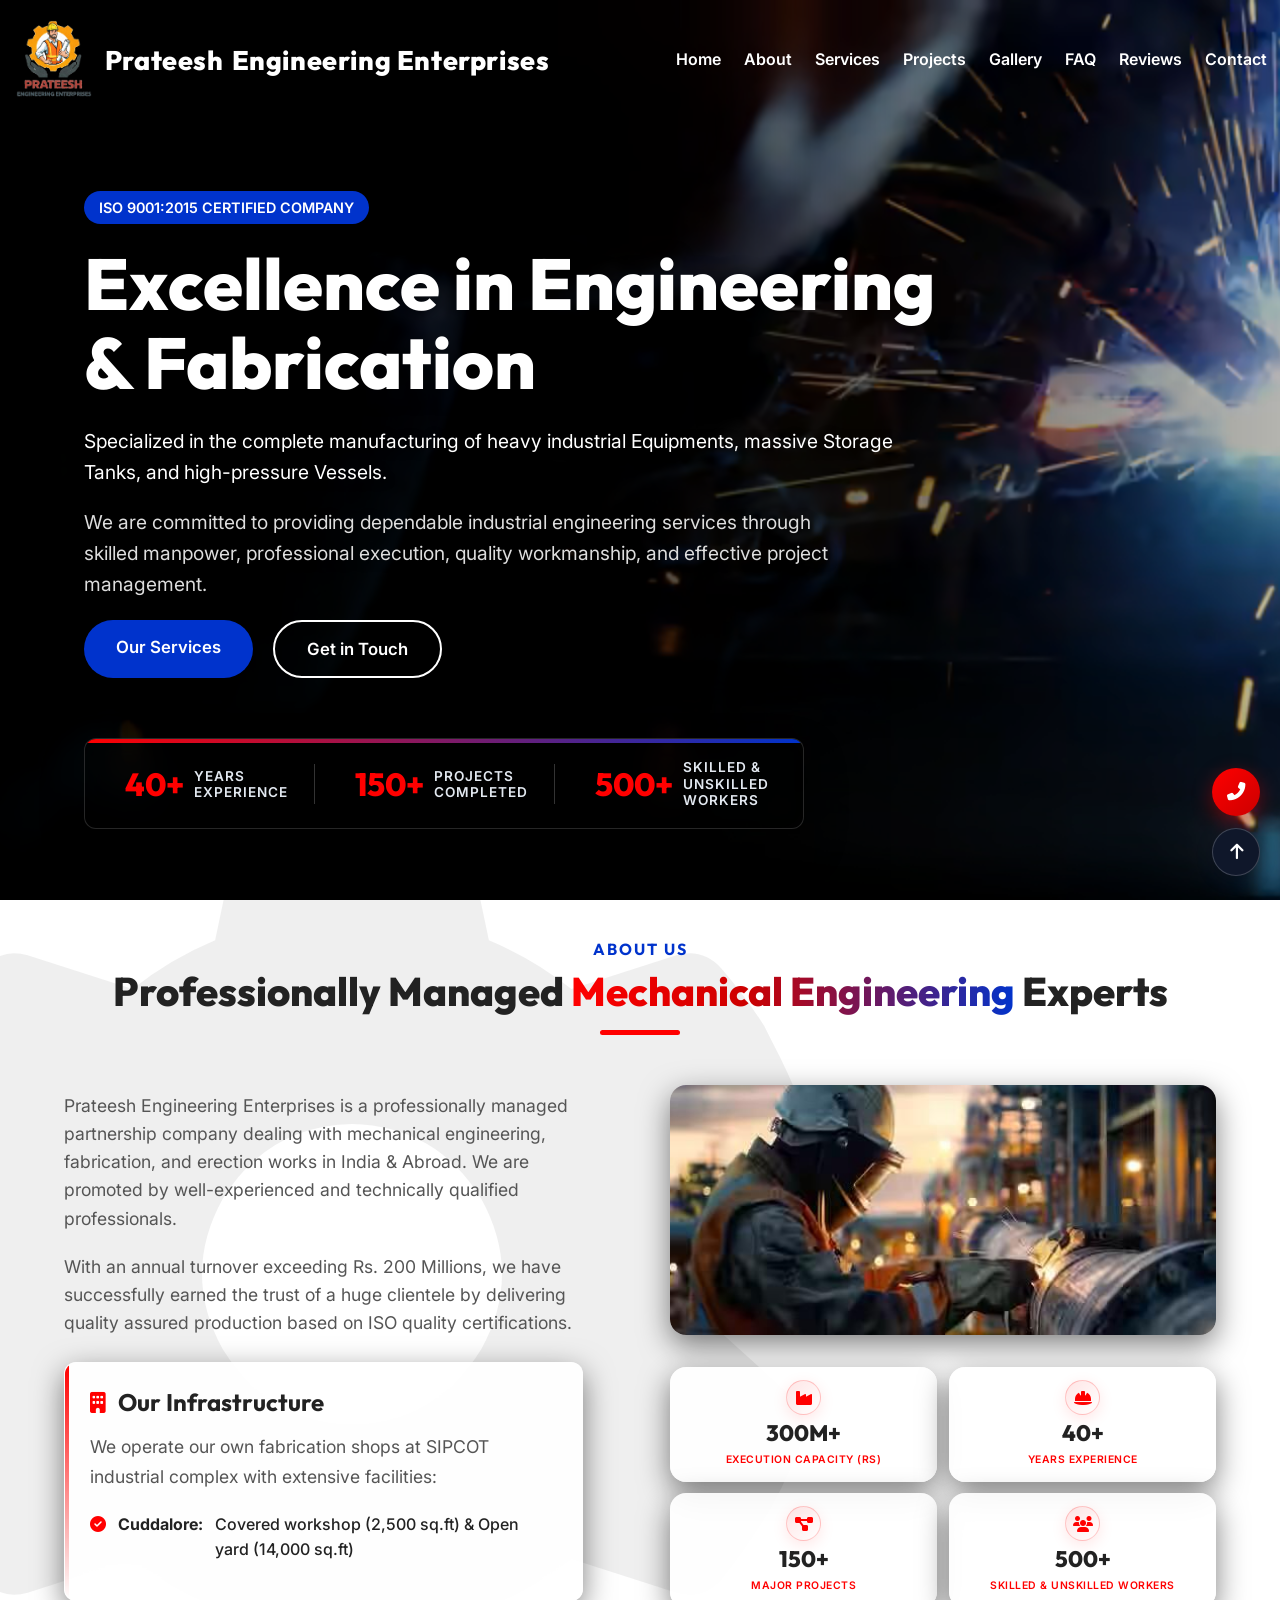
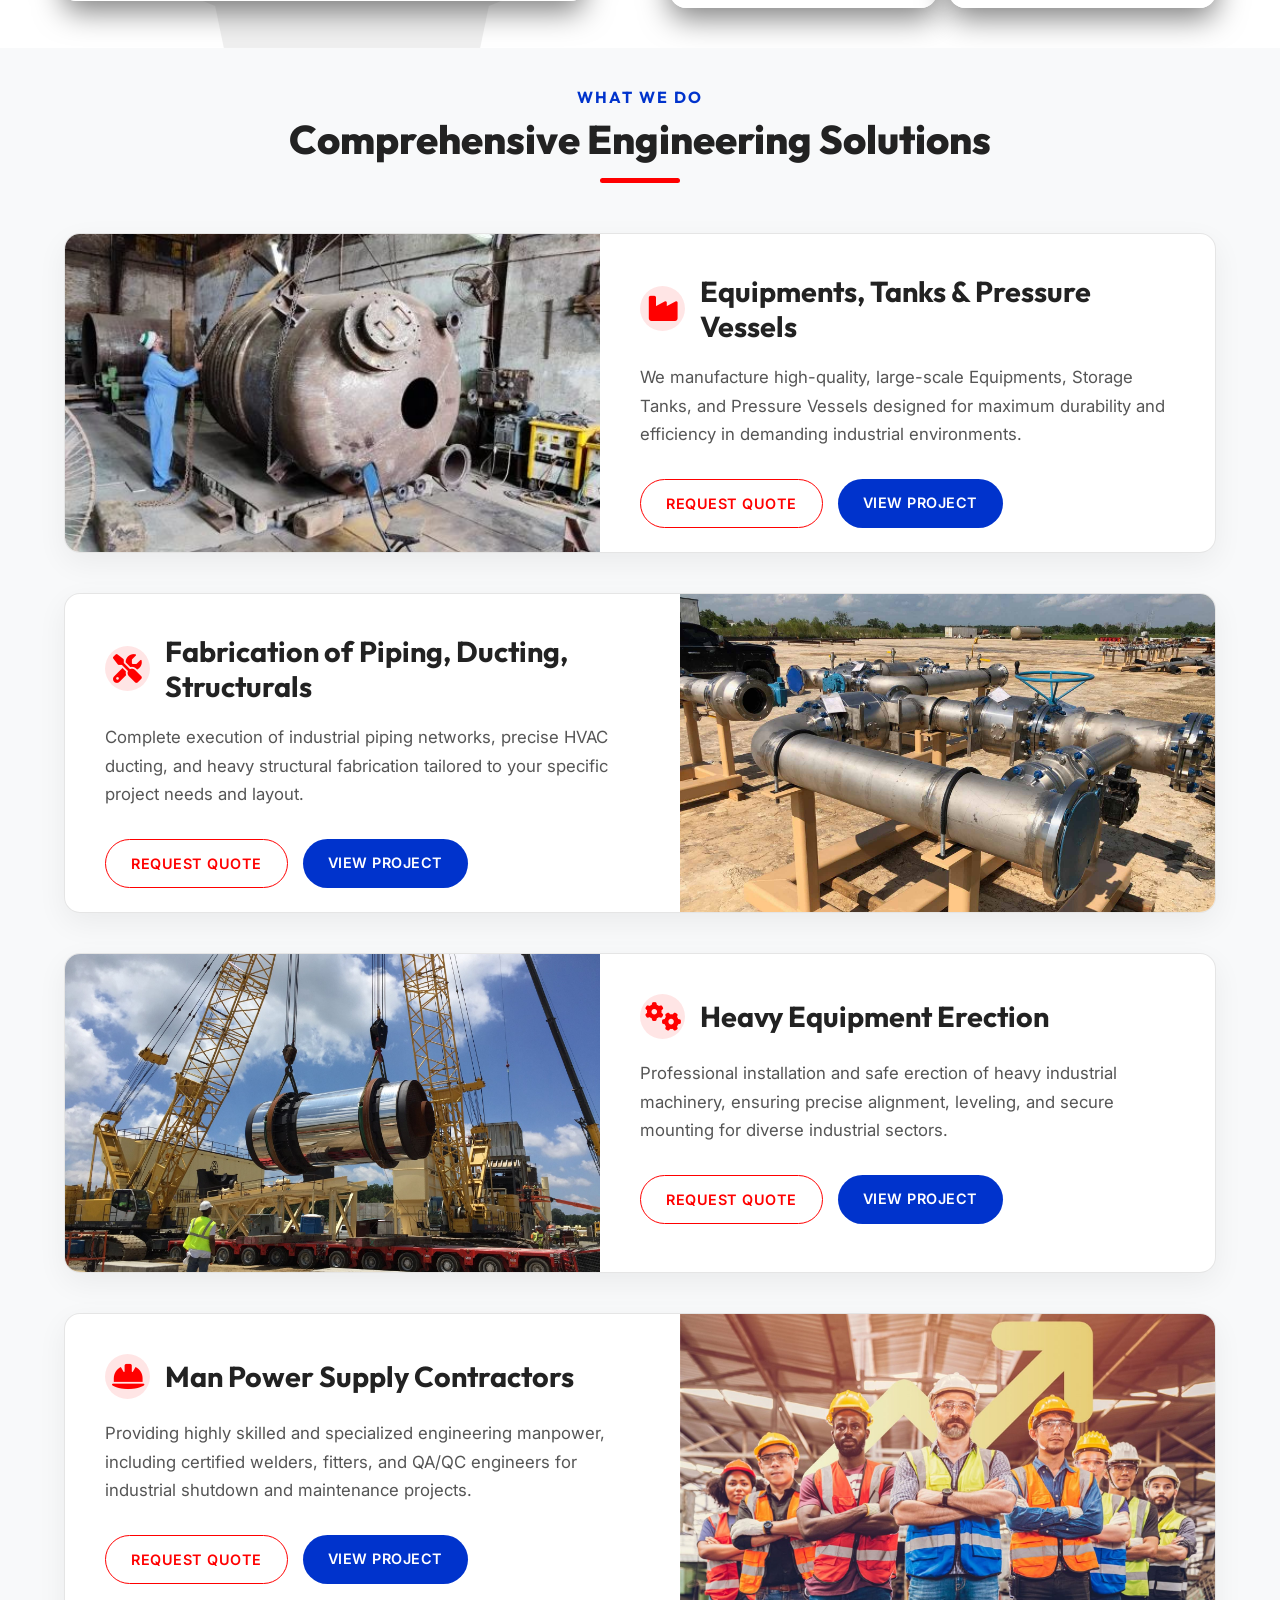
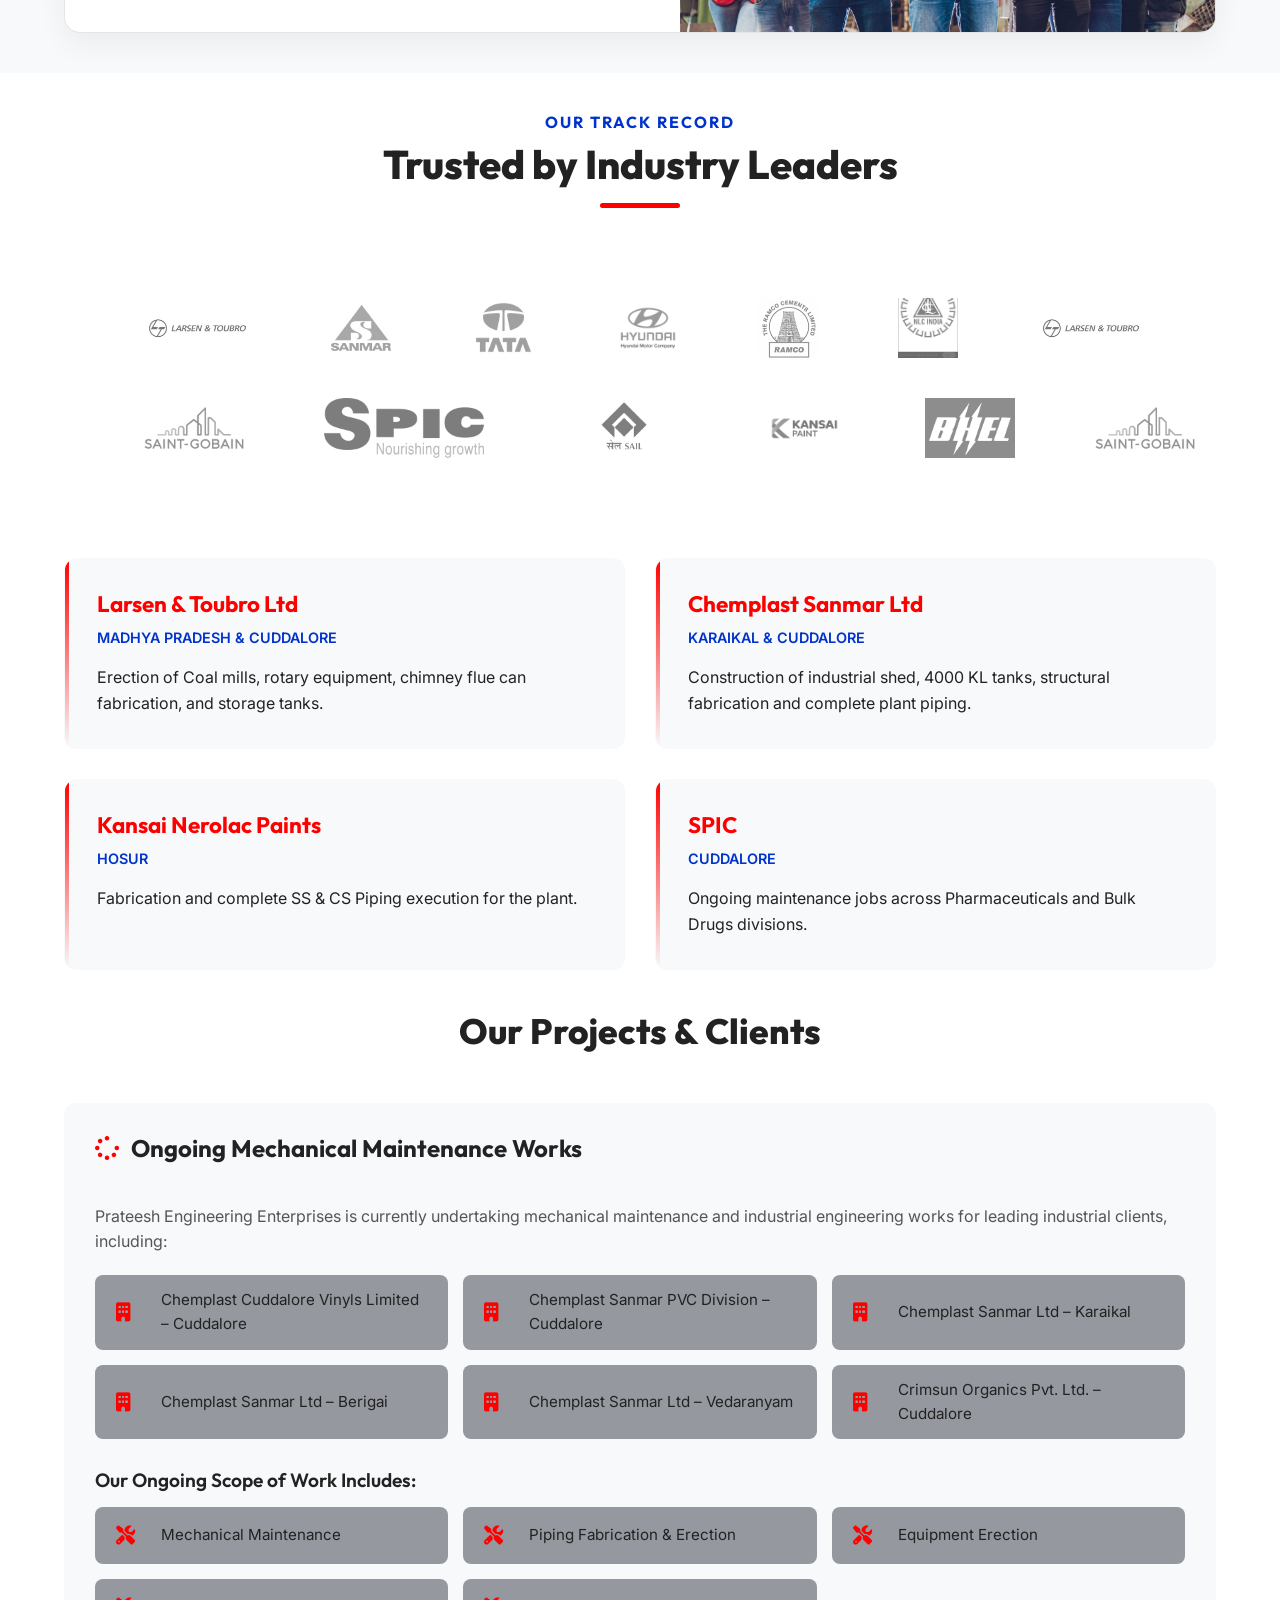
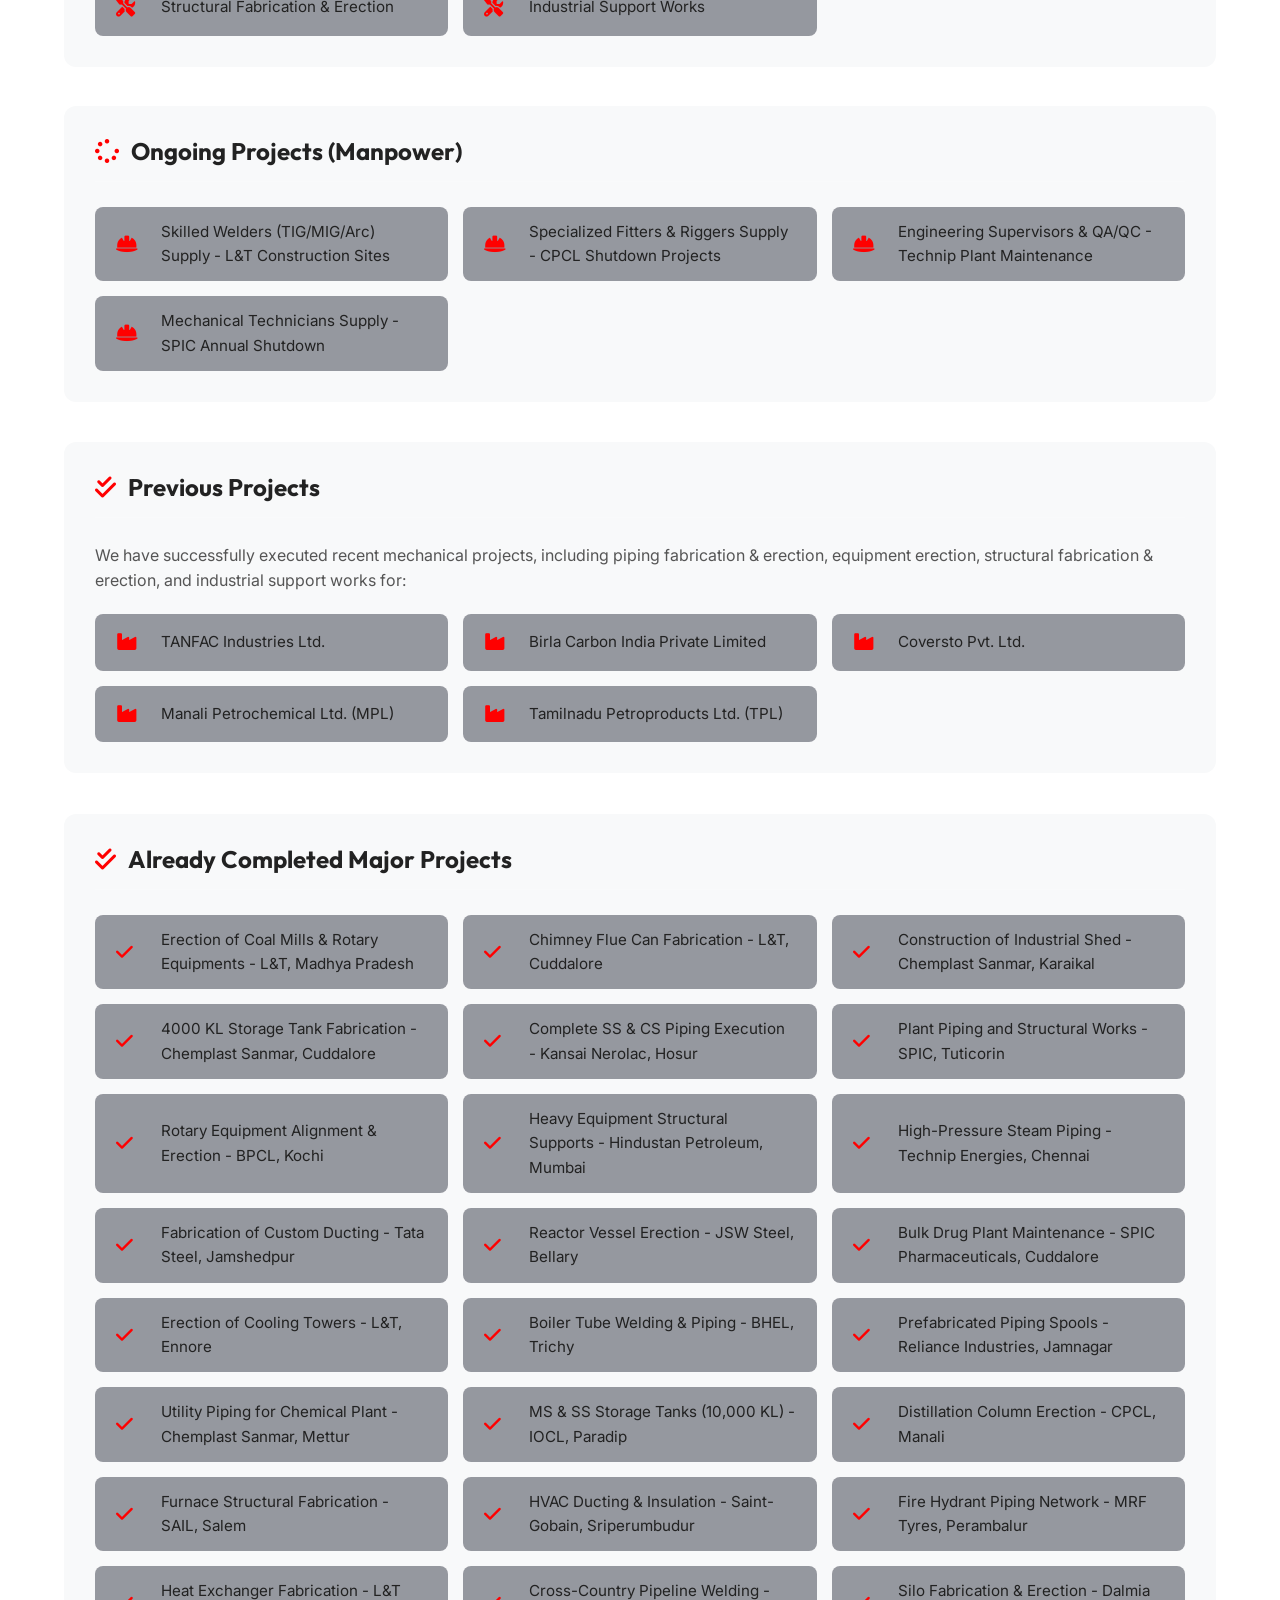
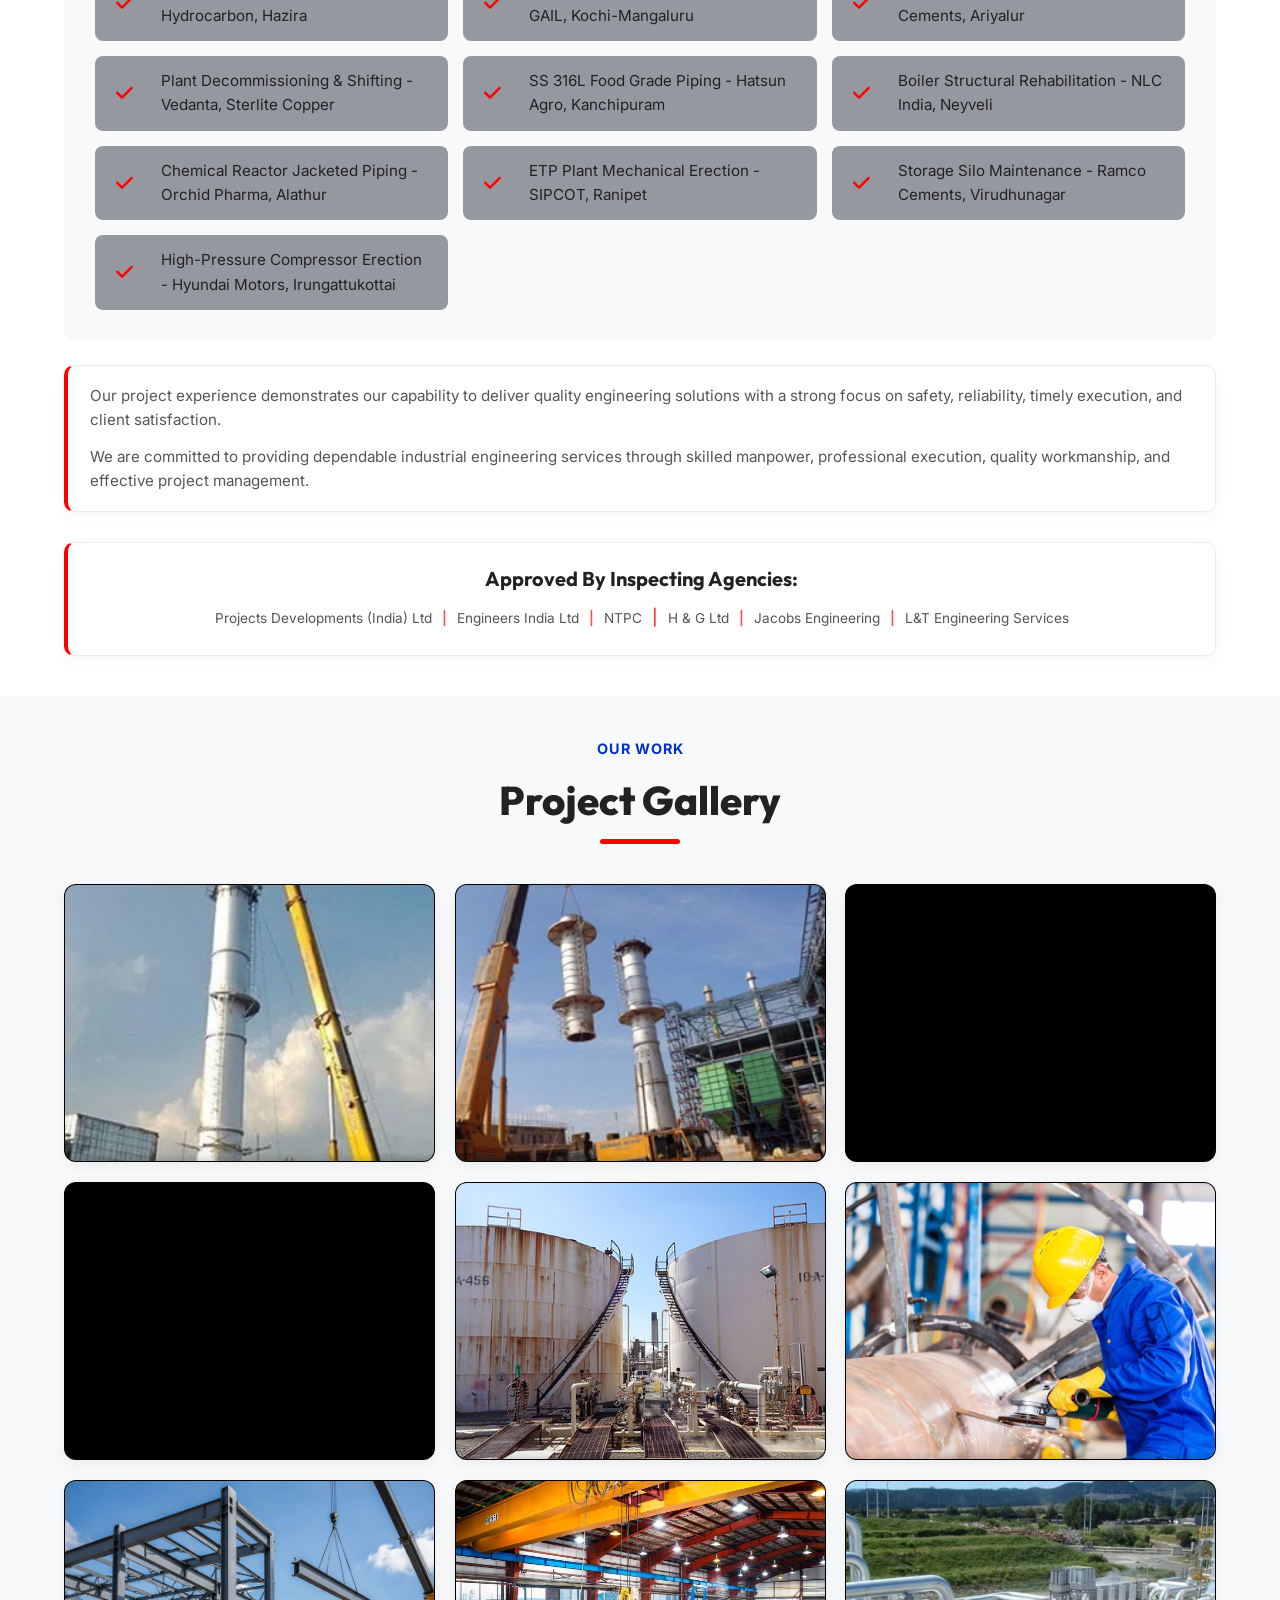
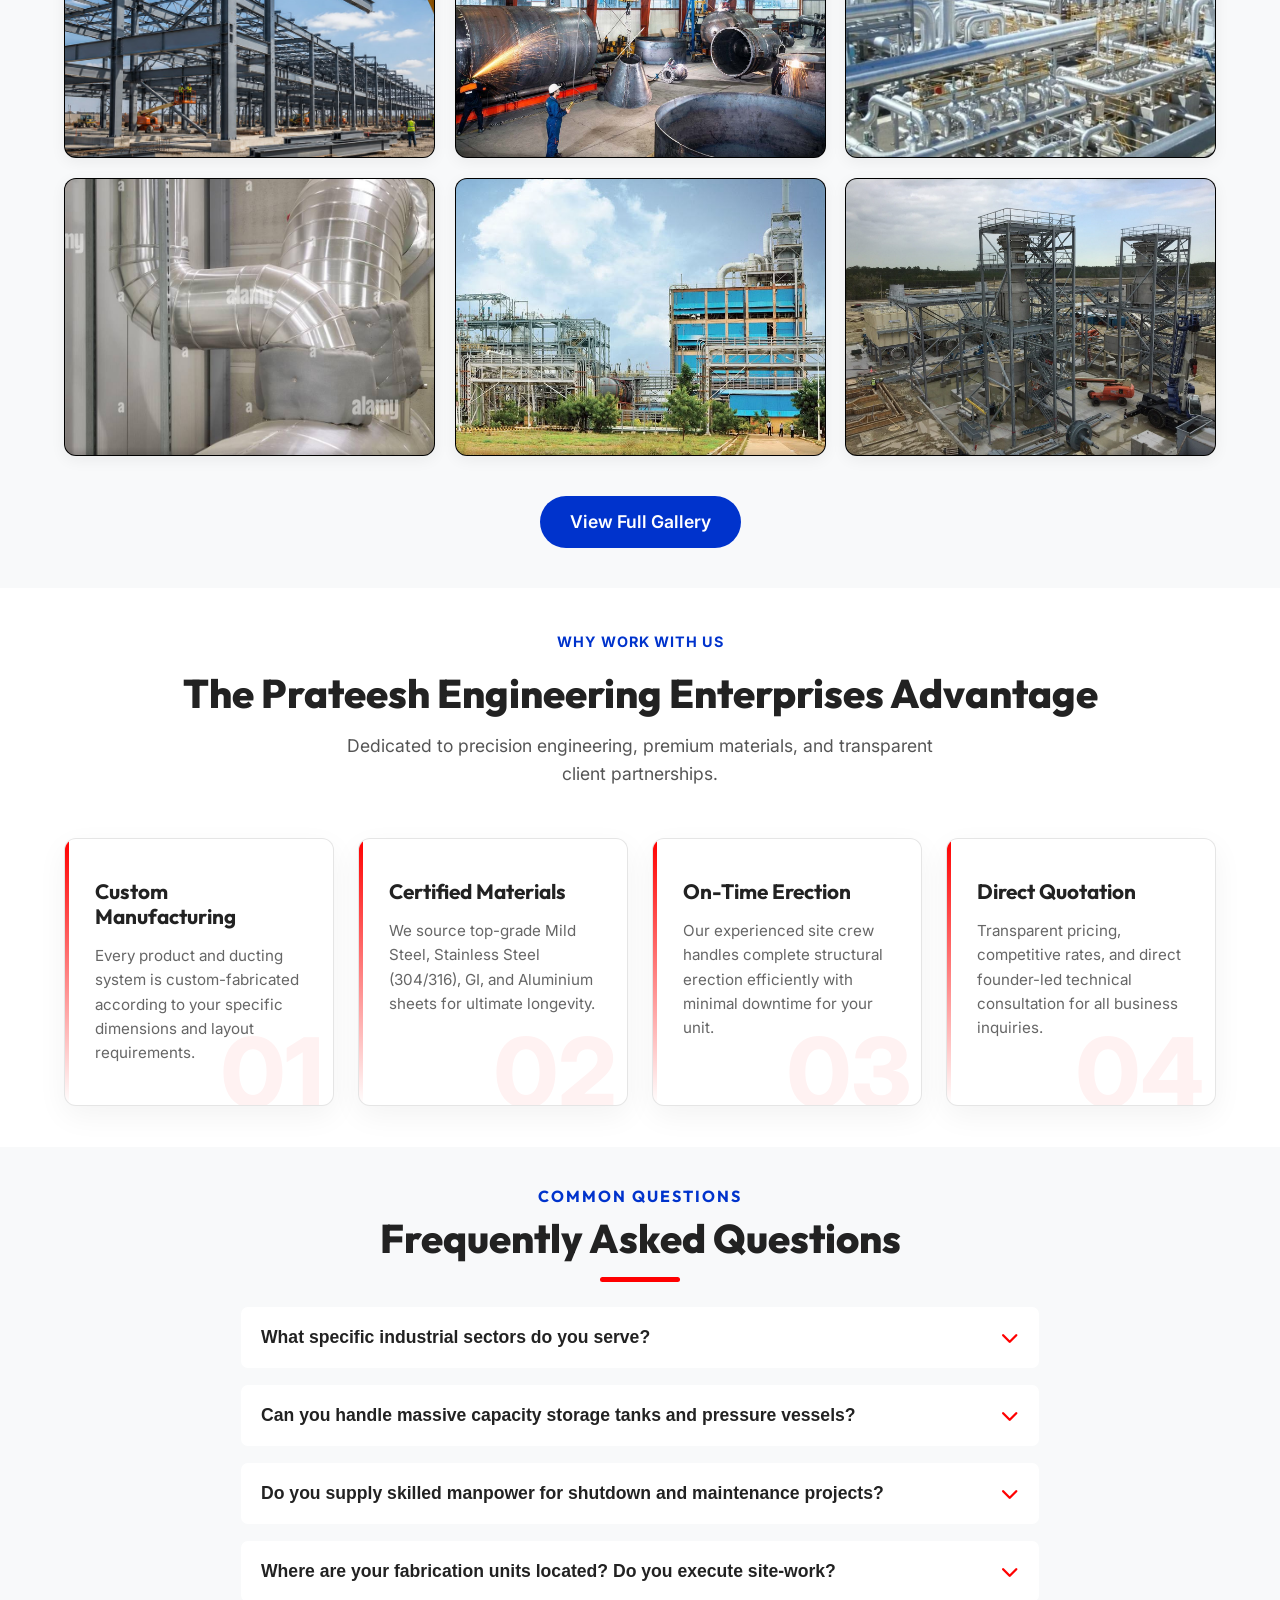
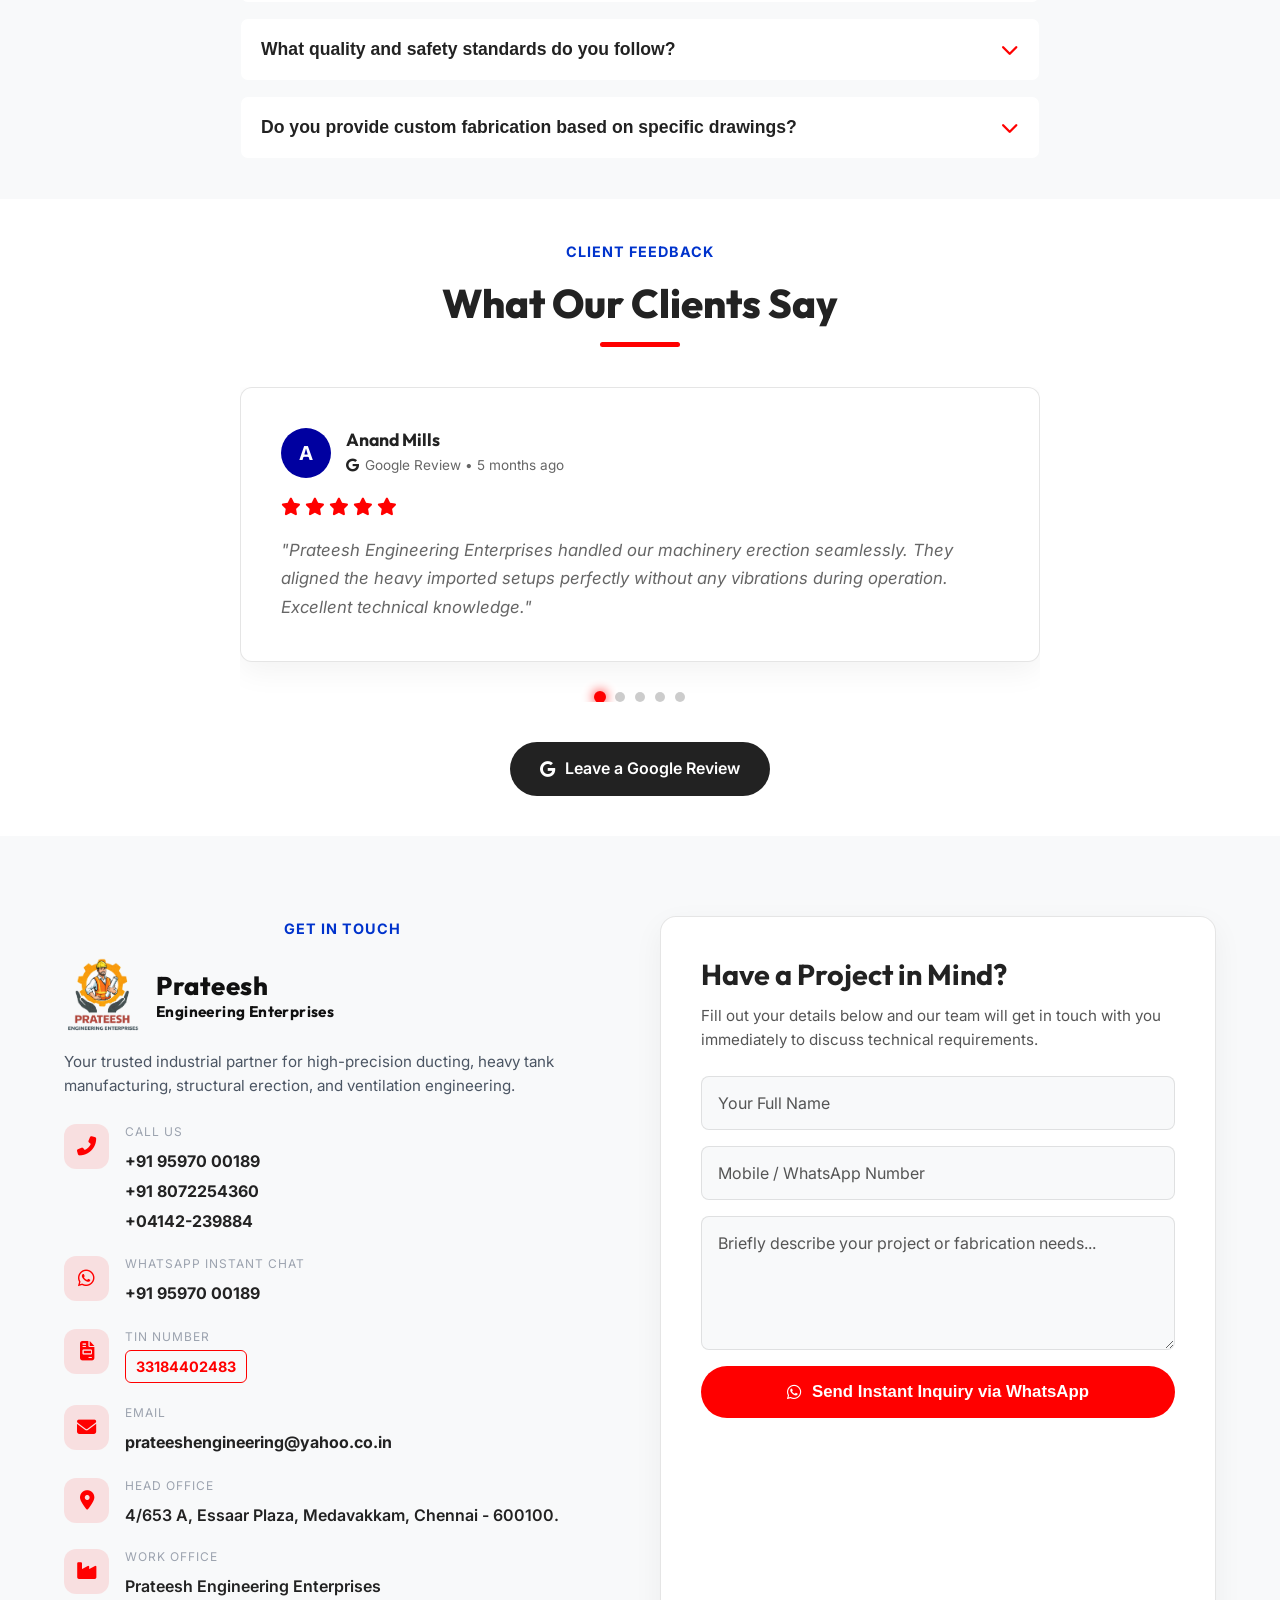
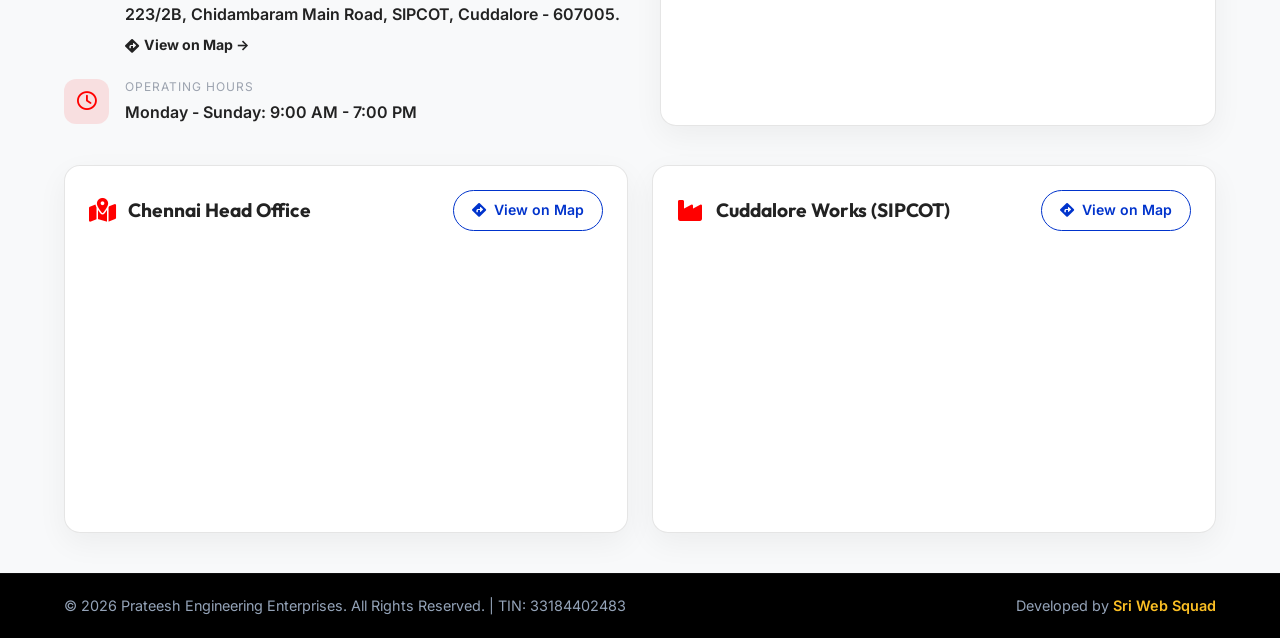
==== commit 914120bf: "Update canonical and sitemap URLs to non-www and make WebSite schema standalone for Google Site Name" ====
--- a/index.html
+++ b/index.html
@@ -10,7 +10,7 @@
     <meta name="keywords" content="Prateesh Engineering Enterprises, mechanical engineering Cuddalore, industrial fabrication Tamil Nadu, pressure vessel manufacturers India, heavy equipment erection, storage tank fabrication, industrial piping, ducting systems, SIPCOT Cuddalore, manpower supply contractors">
     <meta name="author" content="Prateesh Engineering Enterprises">
     <meta name="robots" content="index, follow, max-image-preview:large, max-snippet:-1, max-video-preview:-1">
-    <link rel="canonical" href="https://www.prateeshengineeringenterprises.com/">
+    <link rel="canonical" href="https://prateeshengineeringenterprises.com/">
 
     <!-- Site Name & Brand Identity (Google Search & Browsers) -->
     <meta name="application-name" content="Prateesh Engineering Enterprises">
@@ -33,78 +33,75 @@
     <meta property="og:type" content="website">
     <meta property="og:locale" content="en_IN">
     <meta property="og:site_name" content="Prateesh Engineering Enterprises">
-    <meta property="og:url" content="https://www.prateeshengineeringenterprises.com/">
+    <meta property="og:url" content="https://prateeshengineeringenterprises.com/">
     <meta property="og:title" content="Prateesh Engineering Enterprises | Fabrication & Erection Experts">
     <meta property="og:description" content="ISO 9001:2015 Certified Mechanical Engineering company specializing in heavy equipment erection, pressure vessels, tanks, ducting, piping & structural fabrication.">
-    <meta property="og:image" content="https://www.prateeshengineeringenterprises.com/photos/gallery/about-us.jpeg">
+    <meta property="og:image" content="https://prateeshengineeringenterprises.com/photos/gallery/about-us.jpeg">
 
     <!-- Twitter / X Cards -->
     <meta name="twitter:card" content="summary_large_image">
     <meta name="twitter:title" content="Prateesh Engineering Enterprises | Fabrication & Erection">
     <meta name="twitter:description" content="Leading mechanical engineering, heavy equipment erection & industrial fabrication specialists in Tamil Nadu.">
-    <meta name="twitter:image" content="https://www.prateeshengineeringenterprises.com/photos/gallery/about-us.jpeg">
-
-    <!-- Structured Data (Schema.org JSON-LD for Google Site Name, Gemini, ChatGPT & Yahoo) -->
+    <meta name="twitter:image" content="https://prateeshengineeringenterprises.com/photos/gallery/about-us.jpeg">
+
+    <!-- Google Search Official Site Name Structured Data (Schema.org WebSite) -->
     <script type="application/ld+json">
     {
       "@context": "https://schema.org",
-      "@graph": [
+      "@type": "WebSite",
+      "name": "Prateesh Engineering Enterprises",
+      "alternateName": [
+        "Prateesh Engineering",
+        "Prateesh Engineering Enterprises Cuddalore",
+        "prateeshengineeringenterprises.com",
+        "PEE"
+      ],
+      "url": "https://prateeshengineeringenterprises.com/"
+    }
+    </script>
+
+    <!-- Business & Organization Structured Data -->
+    <script type="application/ld+json">
+    {
+      "@context": "https://schema.org",
+      "@type": "LocalBusiness",
+      "name": "Prateesh Engineering Enterprises",
+      "url": "https://prateeshengineeringenterprises.com/",
+      "logo": "https://prateeshengineeringenterprises.com/favicon-192x192.png",
+      "image": "https://prateeshengineeringenterprises.com/favicon-512x512.png",
+      "description": "ISO 9001:2015 certified mechanical engineering company dealing with industrial fabrication, storage tanks, pressure vessels, piping, and heavy equipment erection.",
+      "telephone": "+91-9597000189",
+      "email": "prateeshengineering@yahoo.co.in",
+      "taxID": "33184402483",
+      "address": [
         {
-          "@type": "WebSite",
-          "@id": "https://www.prateeshengineeringenterprises.com/#website",
-          "url": "https://www.prateeshengineeringenterprises.com/",
-          "name": "Prateesh Engineering Enterprises",
-          "alternateName": [
-            "Prateesh Engineering",
-            "Prateesh Engineering Enterprises Cuddalore",
-            "PEE"
-          ],
-          "publisher": {
-            "@id": "https://www.prateeshengineeringenterprises.com/#organization"
-          }
+          "@type": "PostalAddress",
+          "streetAddress": "4/653 A, Essaar Plaza, Medavakkam",
+          "addressLocality": "Chennai",
+          "addressRegion": "Tamil Nadu",
+          "postalCode": "600100",
+          "addressCountry": "IN"
         },
         {
-          "@type": "LocalBusiness",
-          "@id": "https://www.prateeshengineeringenterprises.com/#organization",
-          "name": "Prateesh Engineering Enterprises",
-          "url": "https://www.prateeshengineeringenterprises.com/",
-          "logo": "https://www.prateeshengineeringenterprises.com/favicon-192x192.png",
-          "image": "https://www.prateeshengineeringenterprises.com/favicon-512x512.png",
-          "description": "ISO 9001:2015 certified mechanical engineering company dealing with industrial fabrication, storage tanks, pressure vessels, piping, and heavy equipment erection.",
-          "telephone": "+91-9597000189",
-          "email": "prateeshengineering@yahoo.co.in",
-          "taxID": "33184402483",
-          "address": [
-            {
-              "@type": "PostalAddress",
-              "streetAddress": "4/653 A, Essaar Plaza, Medavakkam",
-              "addressLocality": "Chennai",
-              "addressRegion": "Tamil Nadu",
-              "postalCode": "600100",
-              "addressCountry": "IN"
-            },
-            {
-              "@type": "PostalAddress",
-              "streetAddress": "223/2B, Chidambaram Main Road, SIPCOT",
-              "addressLocality": "Cuddalore",
-              "addressRegion": "Tamil Nadu",
-              "postalCode": "607005",
-              "addressCountry": "IN"
-            }
-          ],
-          "areaServed": ["Tamil Nadu", "India", "Abroad"],
-          "hasOfferCatalog": {
-            "@type": "OfferCatalog",
-            "name": "Mechanical Engineering Services",
-            "itemListElement": [
-              {"@type": "Offer", "itemOffered": {"@type": "Service", "name": "Equipments, Tanks & Pressure Vessels"}},
-              {"@type": "Offer", "itemOffered": {"@type": "Service", "name": "Fabrication of Piping, Ducting, Structurals"}},
-              {"@type": "Offer", "itemOffered": {"@type": "Service", "name": "Heavy Equipment Erection"}},
-              {"@type": "Offer", "itemOffered": {"@type": "Service", "name": "Man Power Supply Contractors"}}
-            ]
-          }
+          "@type": "PostalAddress",
+          "streetAddress": "223/2B, Chidambaram Main Road, SIPCOT",
+          "addressLocality": "Cuddalore",
+          "addressRegion": "Tamil Nadu",
+          "postalCode": "607005",
+          "addressCountry": "IN"
         }
-      ]
+      ],
+      "areaServed": ["Tamil Nadu", "India", "Abroad"],
+      "hasOfferCatalog": {
+        "@type": "OfferCatalog",
+        "name": "Mechanical Engineering Services",
+        "itemListElement": [
+          {"@type": "Offer", "itemOffered": {"@type": "Service", "name": "Equipments, Tanks & Pressure Vessels"}},
+          {"@type": "Offer", "itemOffered": {"@type": "Service", "name": "Fabrication of Piping, Ducting, Structurals"}},
+          {"@type": "Offer", "itemOffered": {"@type": "Service", "name": "Heavy Equipment Erection"}},
+          {"@type": "Offer", "itemOffered": {"@type": "Service", "name": "Man Power Supply Contractors"}}
+        ]
+      }
     }
     </script>
     <script>document.documentElement.classList.add('js-enabled');</script>
@@ -804,7 +801,7 @@
                     <div class="footer-brand-logo">
                         <img src="photos/logo/prateesh-logo.png" alt="Prateesh Engineering Enterprises" class="footer-logo-img" loading="lazy" decoding="async">
                         <div class="footer-brand-text">
-                            <h2>PRATEESH <span>ENGINEERING ENTERPRISES</span></h2>
+                            <h2>Prateesh <span>Engineering Enterprises</span></h2>
                         </div>
                     </div>
                     <p class="footer-brand-desc">Your trusted industrial partner for high-precision ducting, heavy tank manufacturing, structural erection, and ventilation engineering.</p>
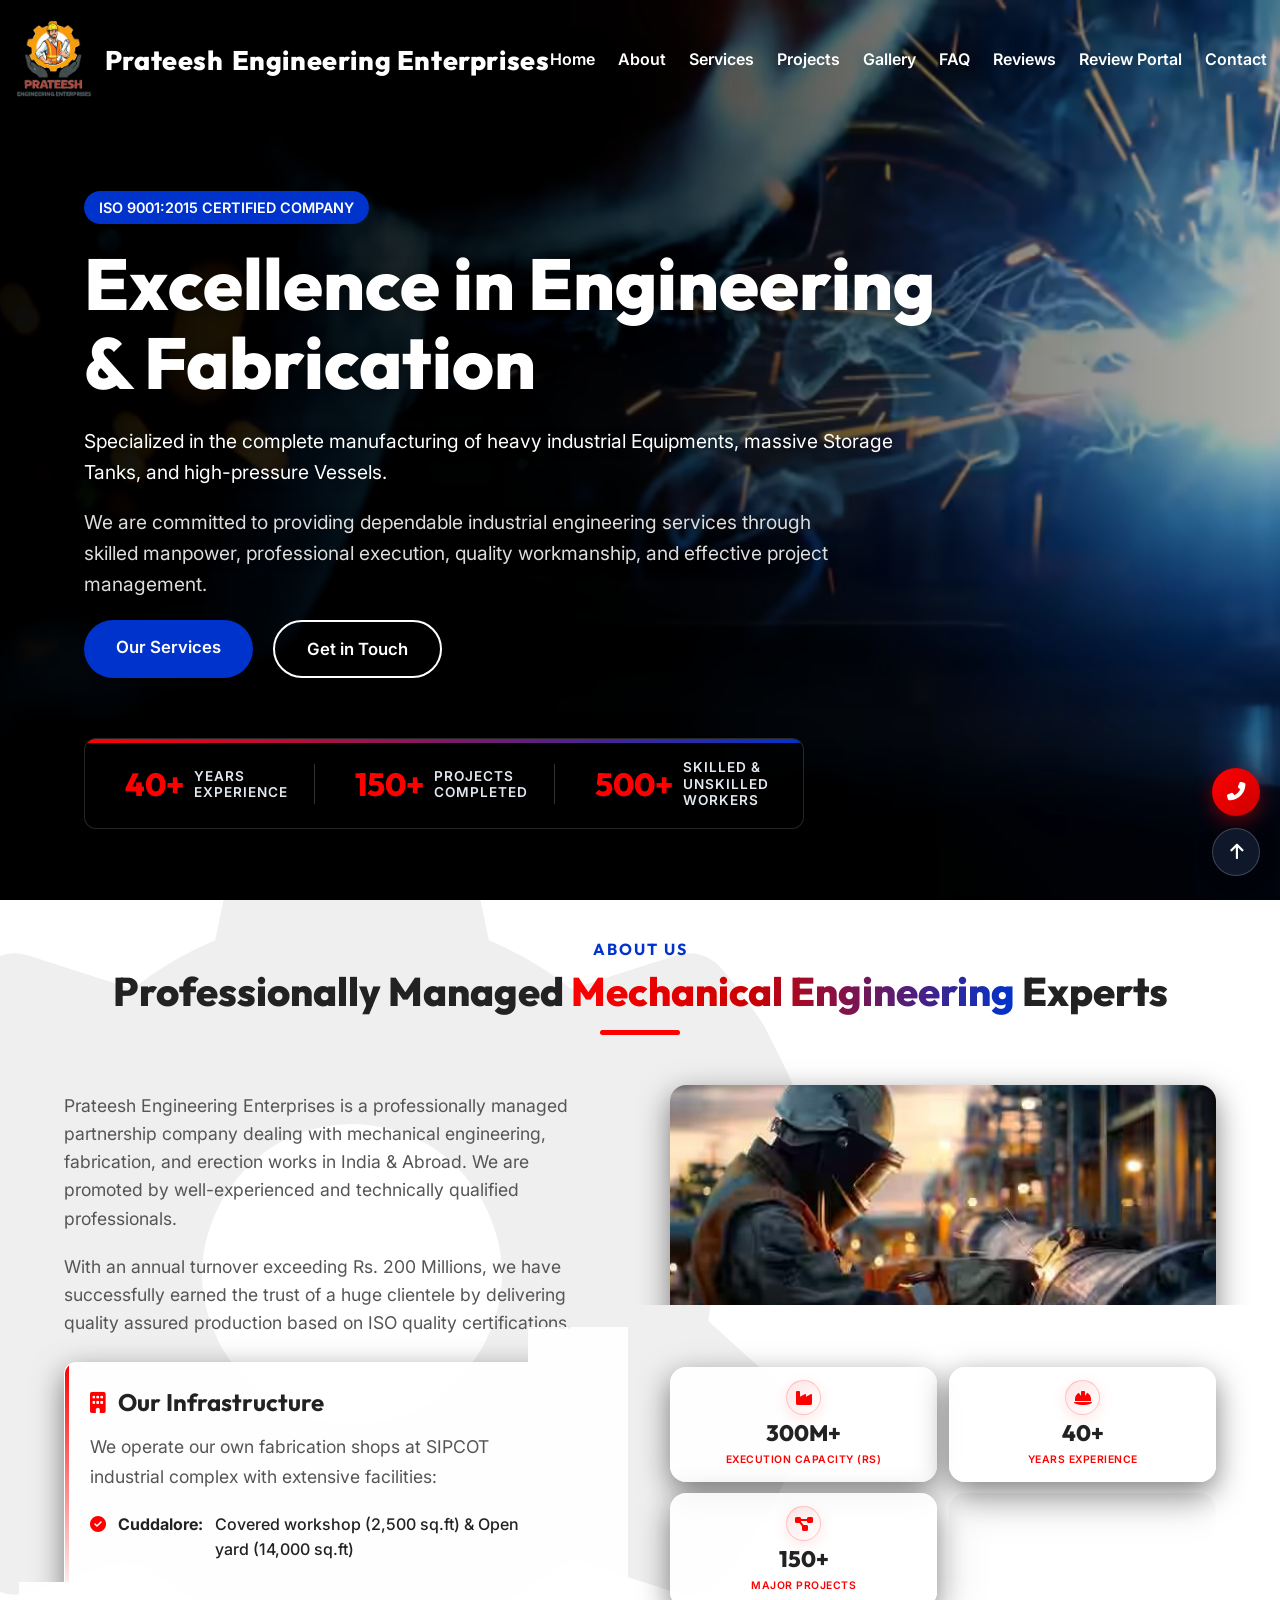
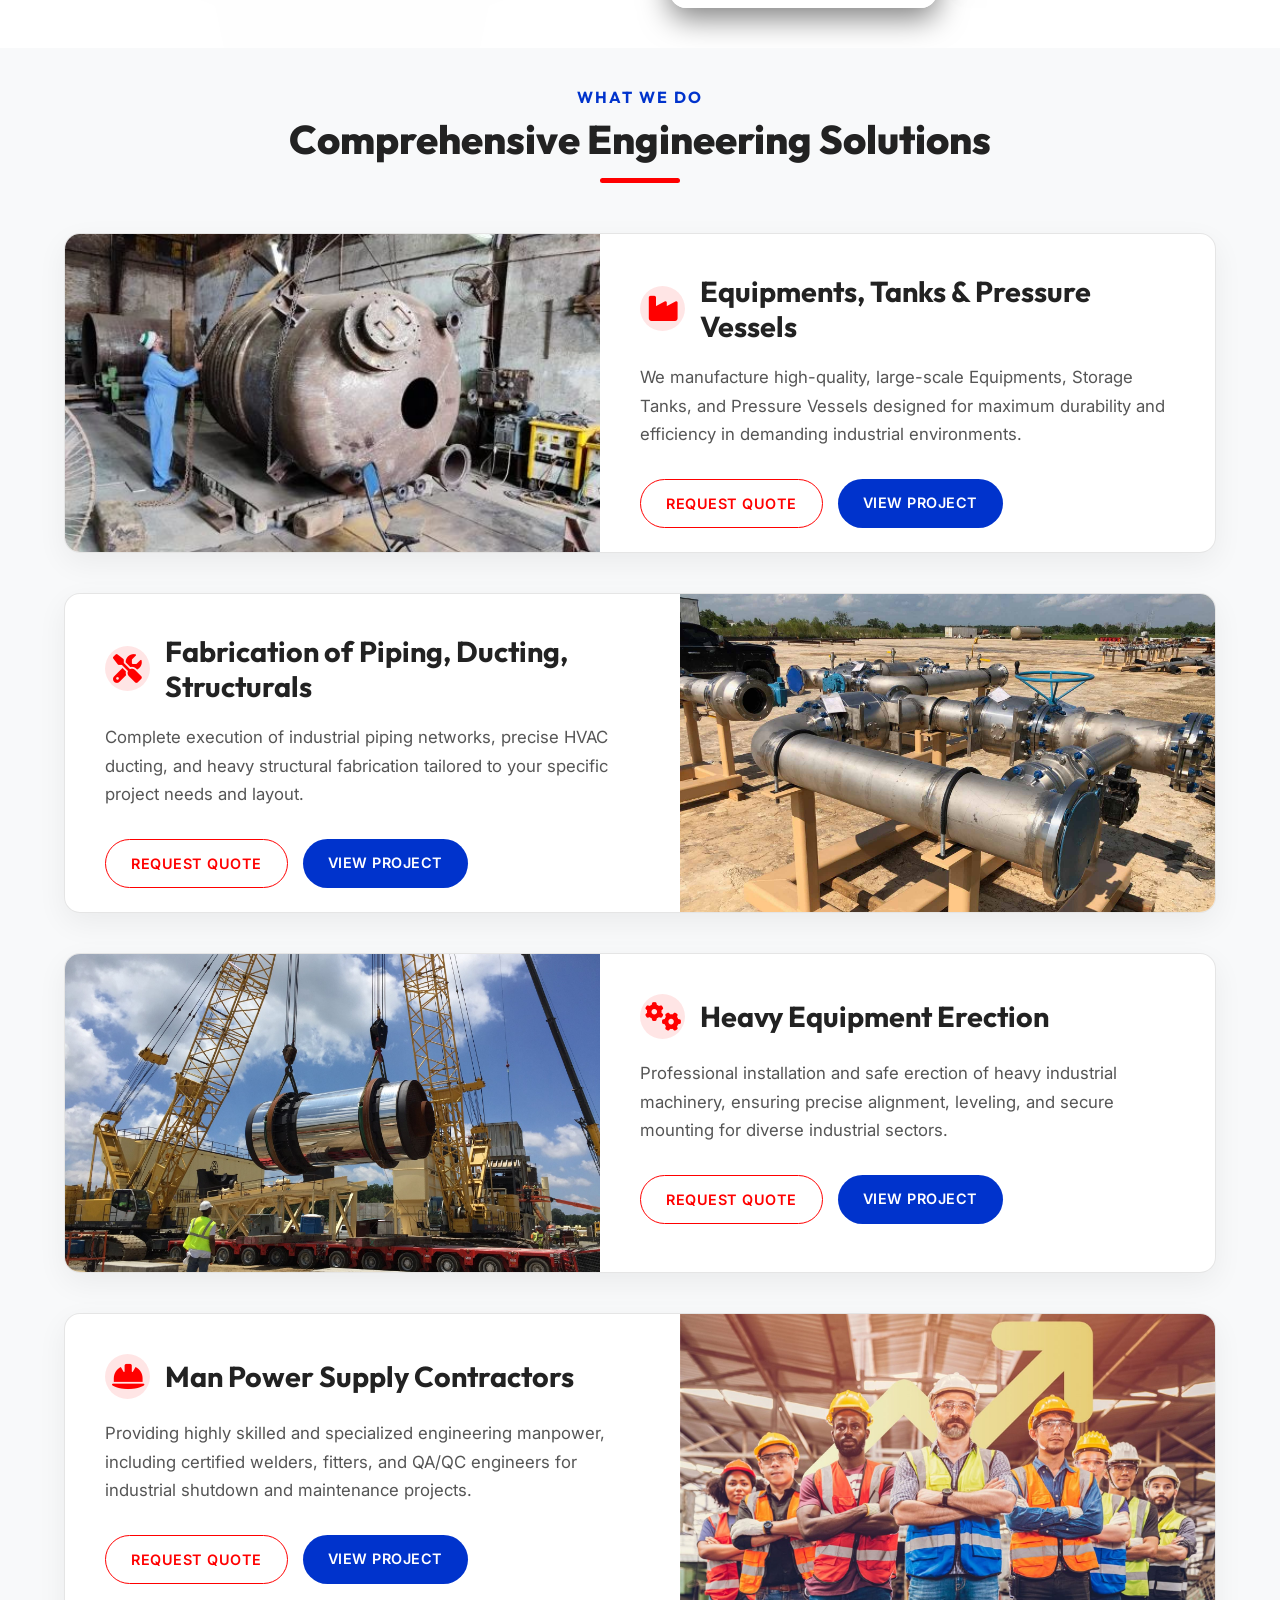
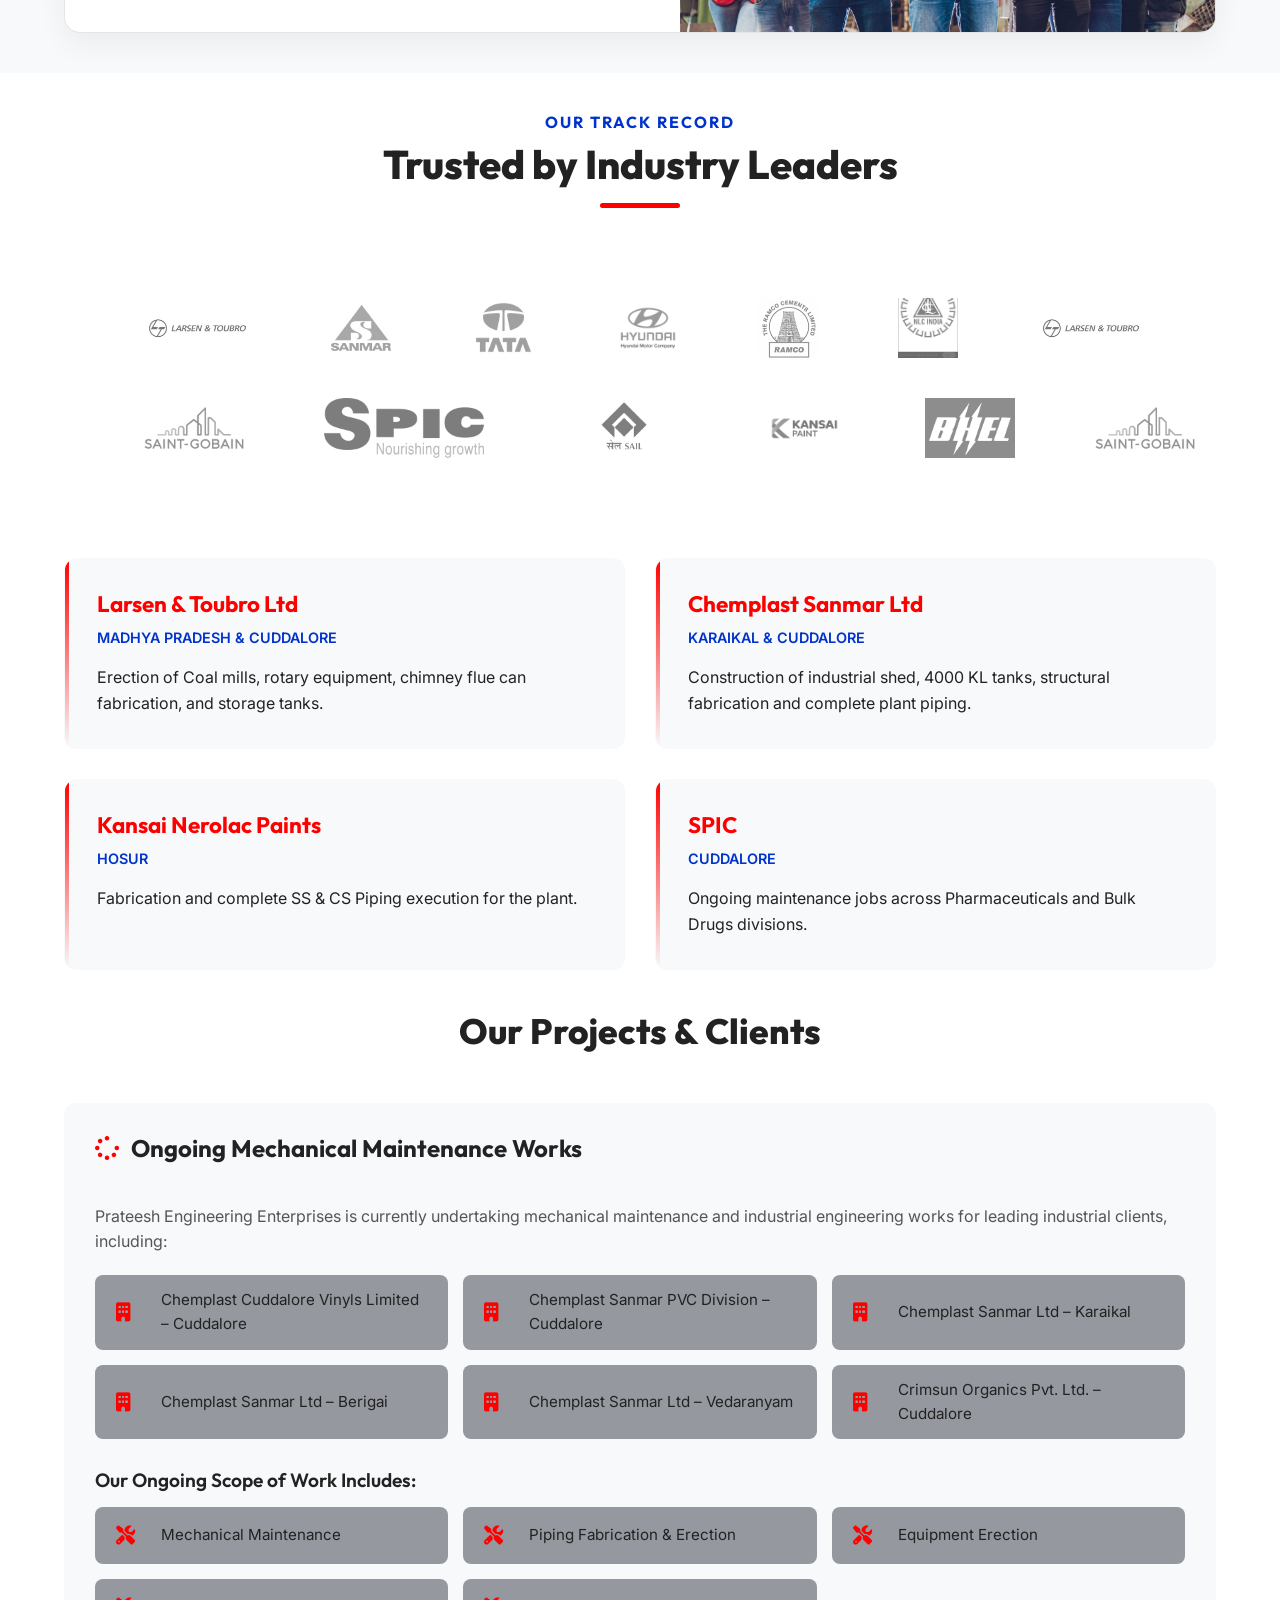
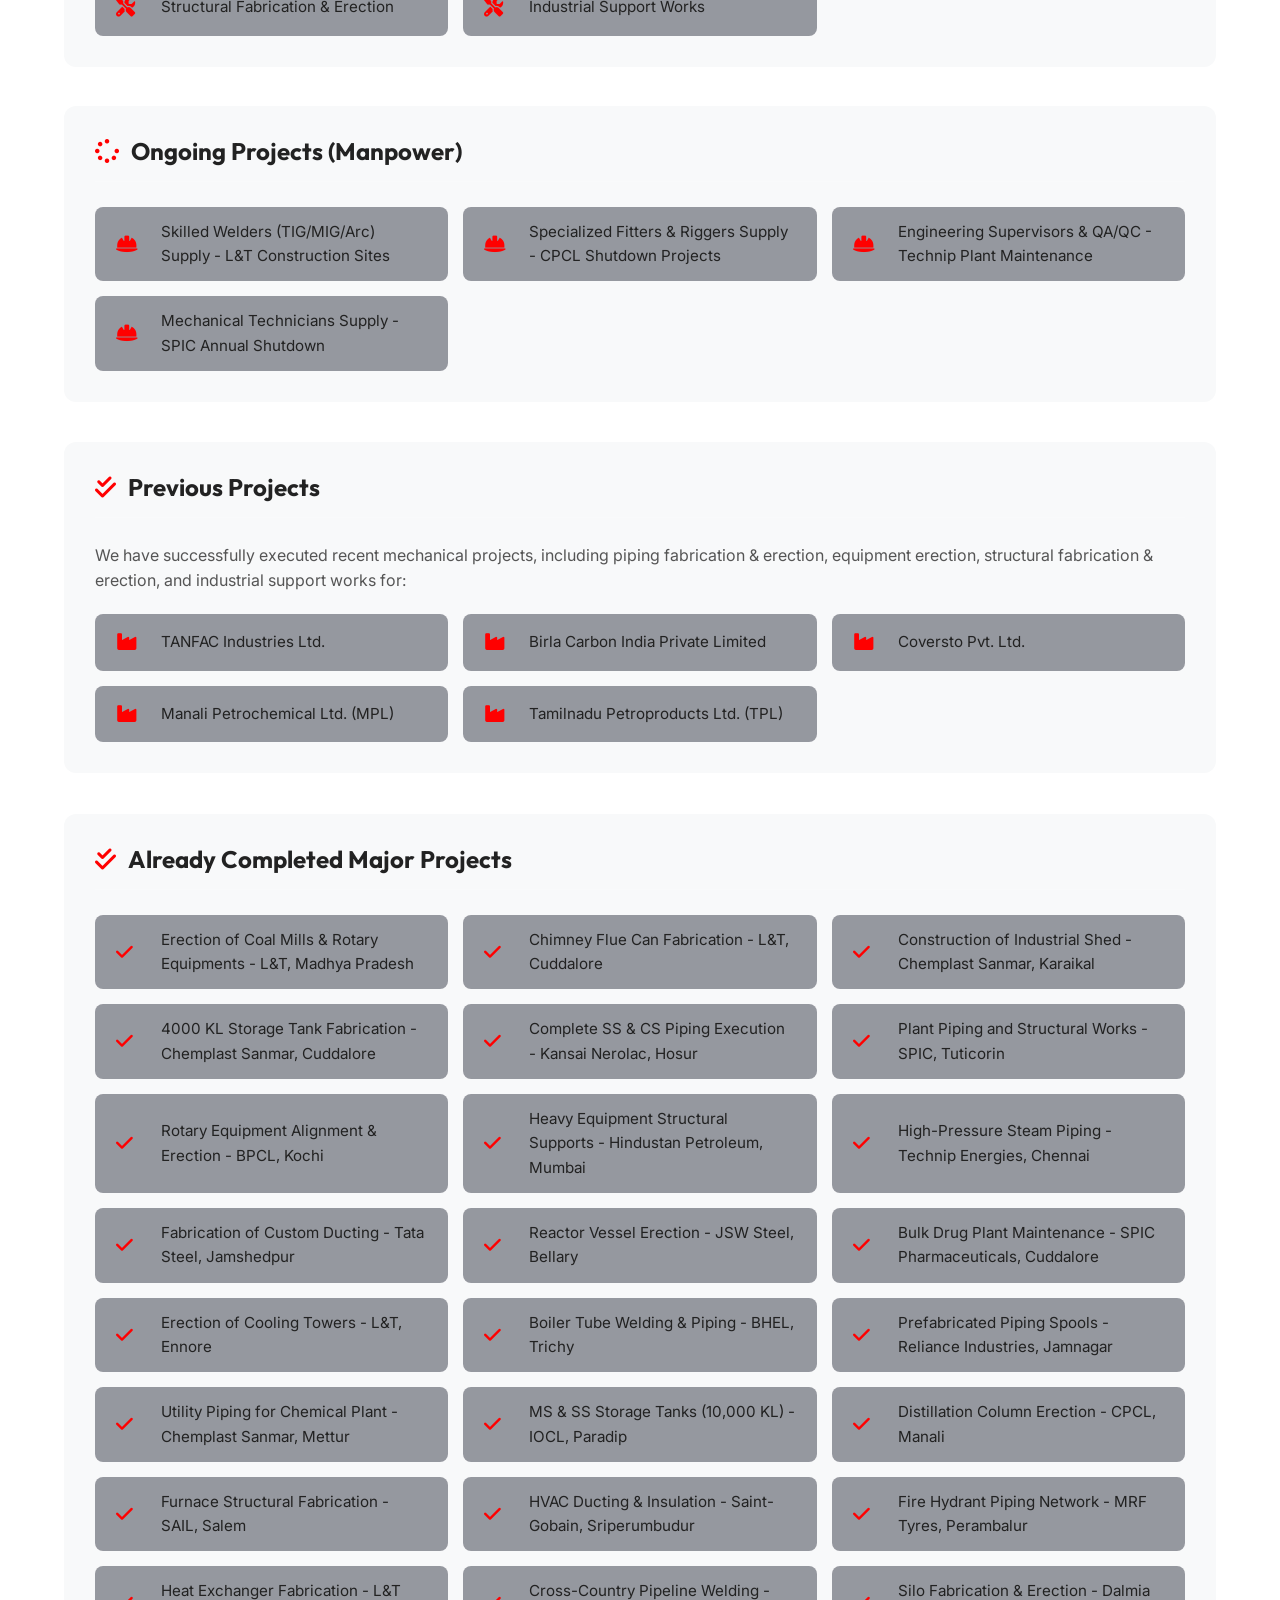
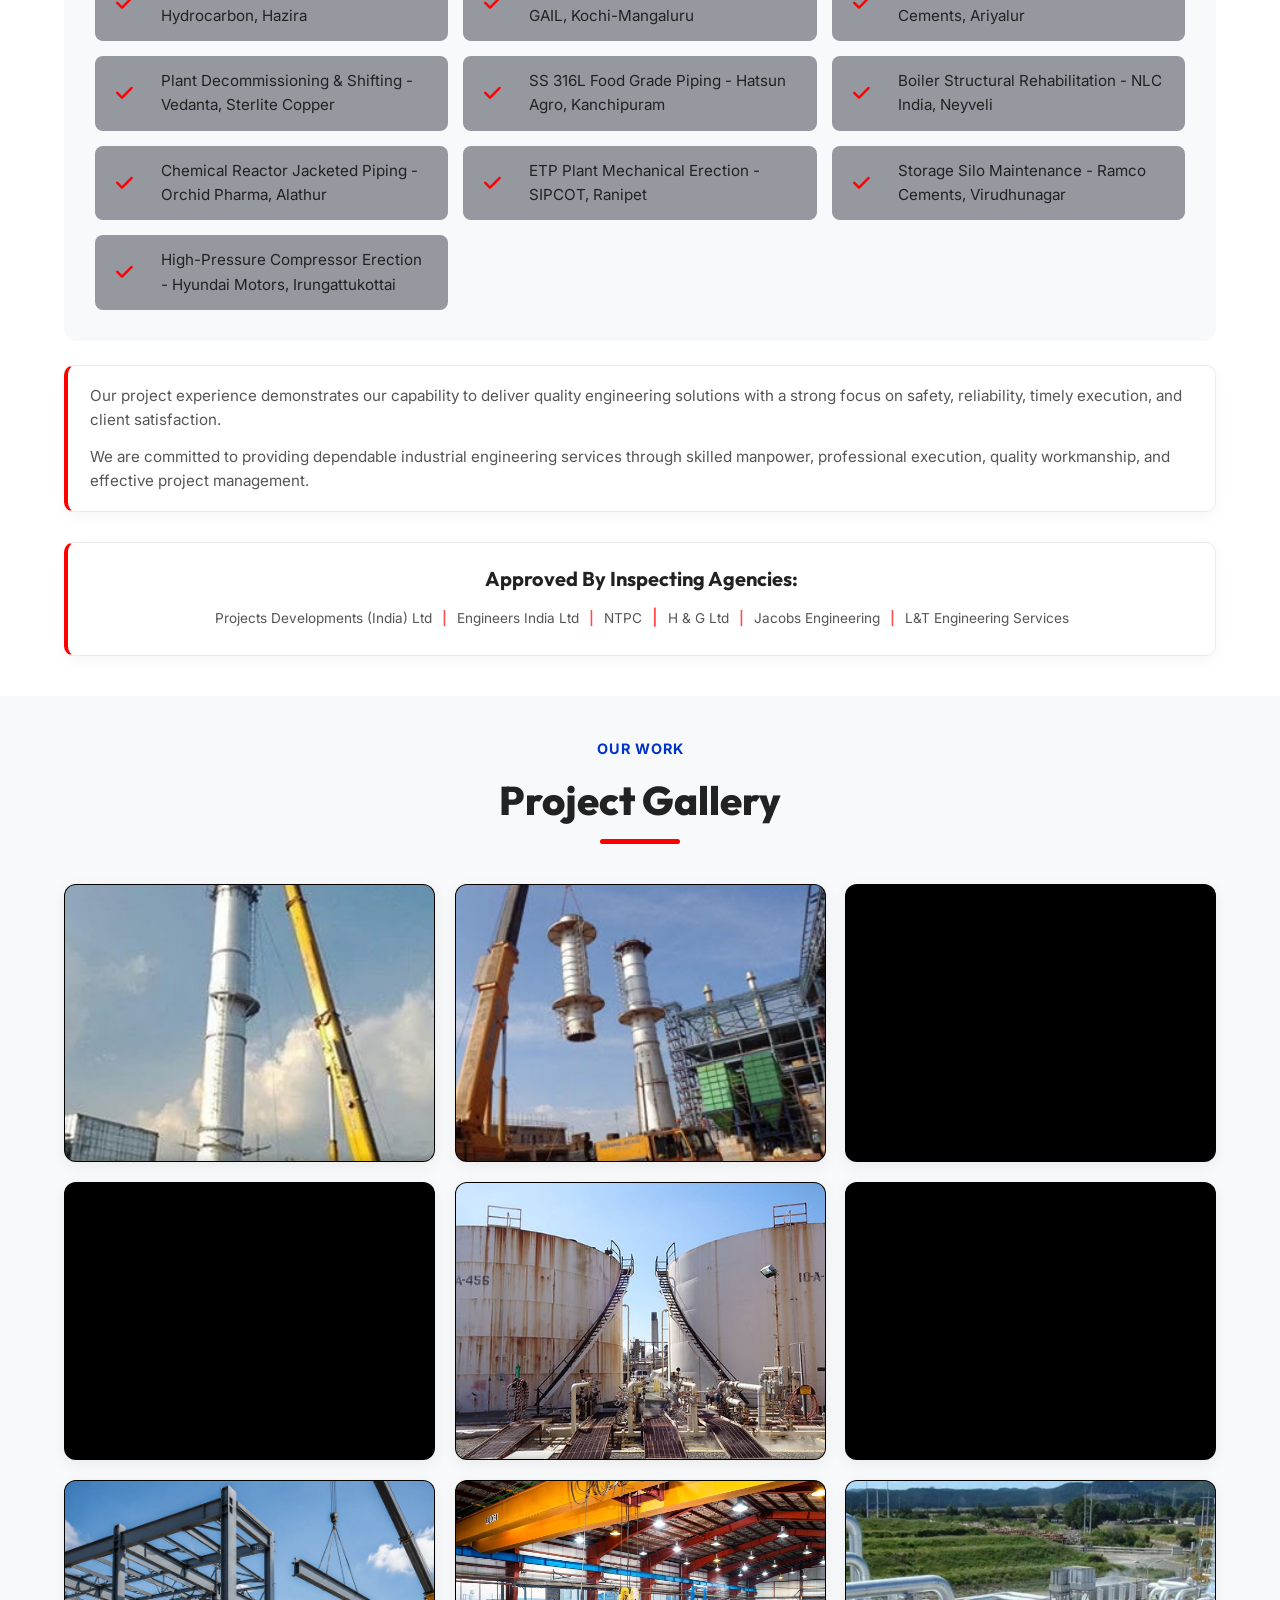
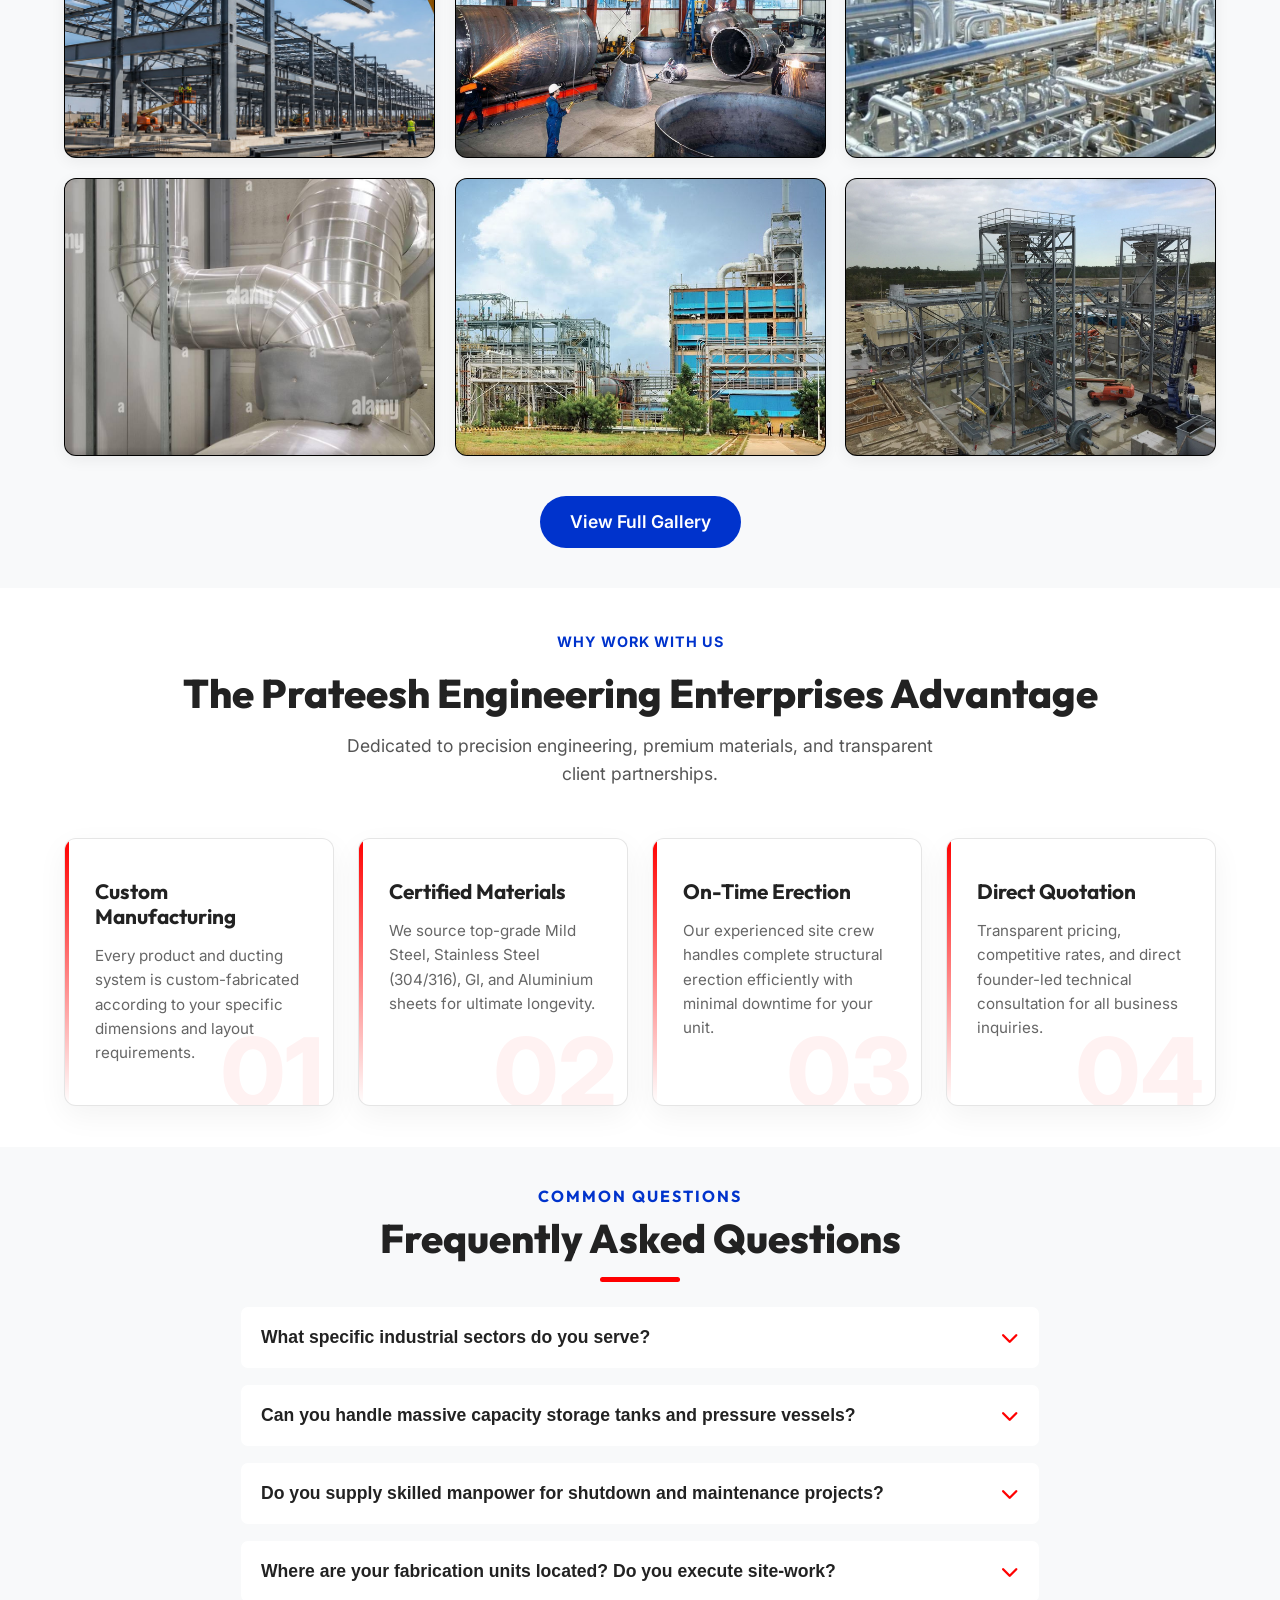
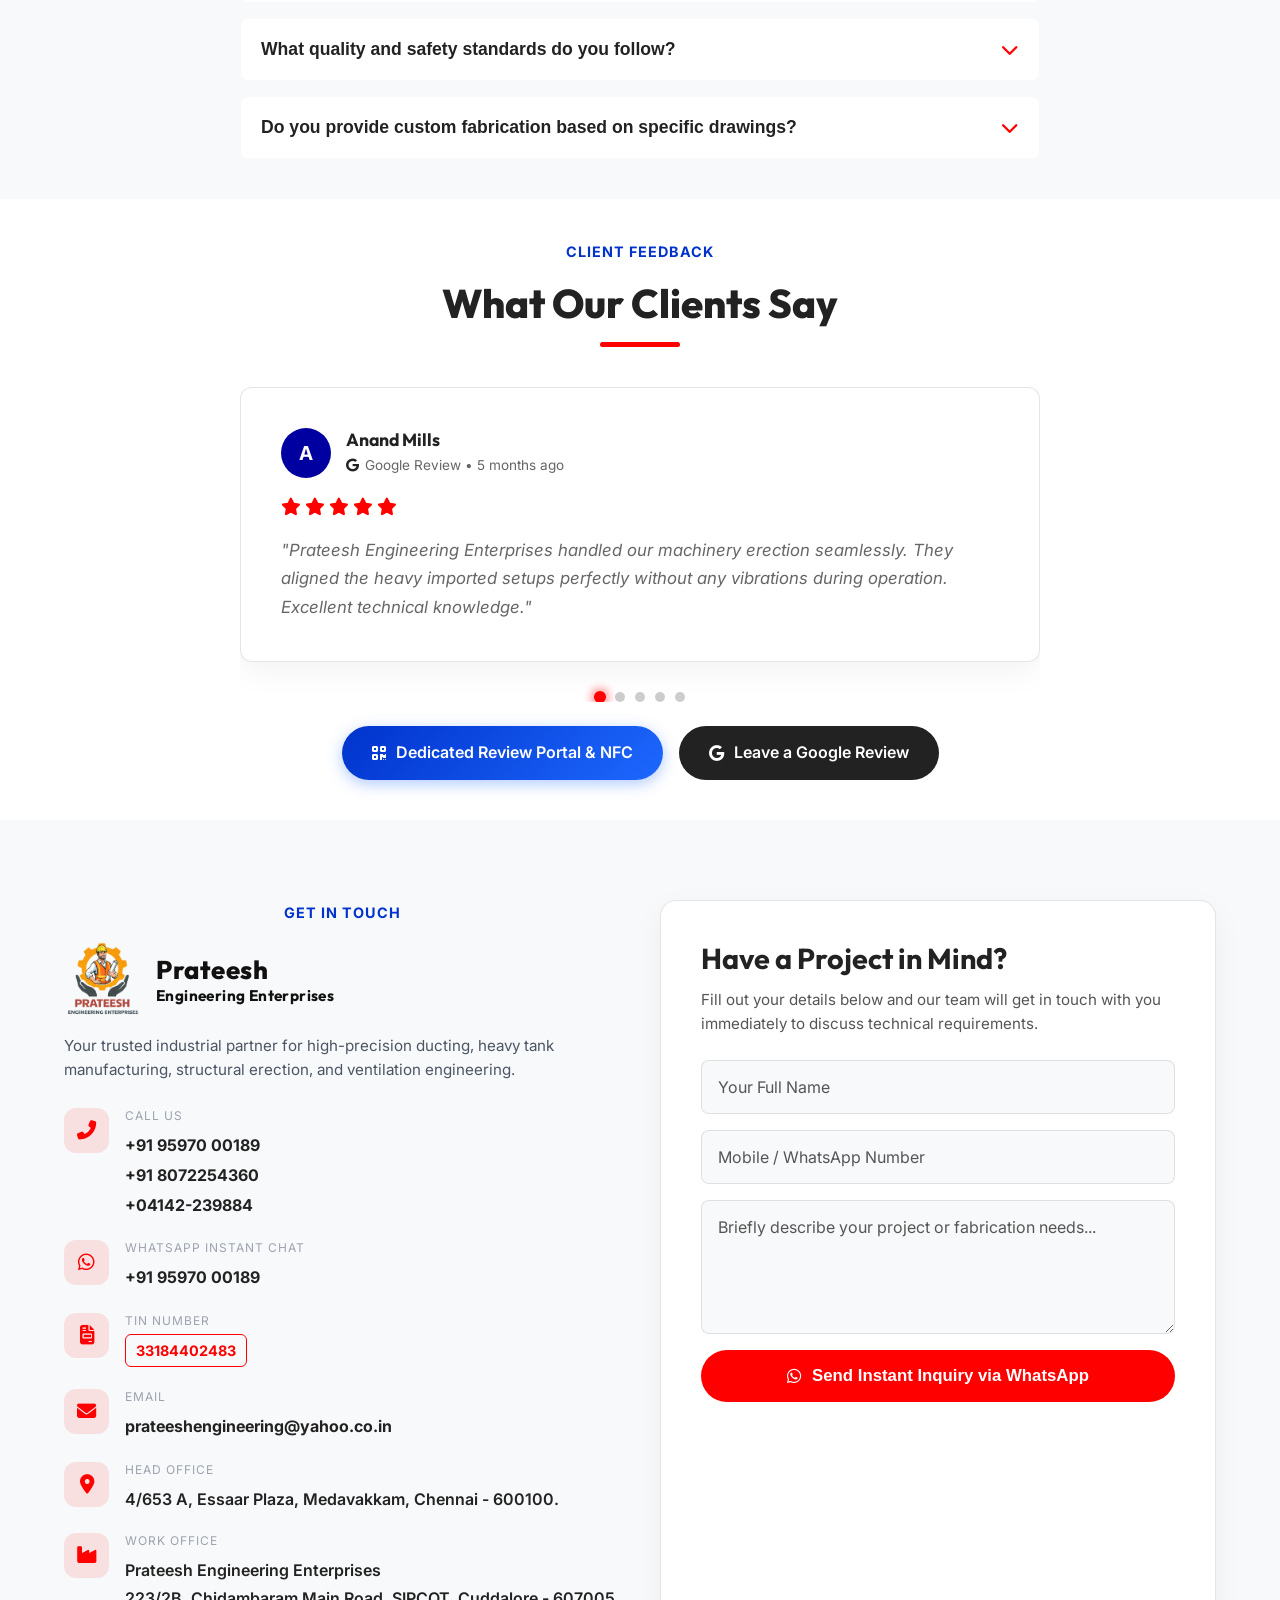
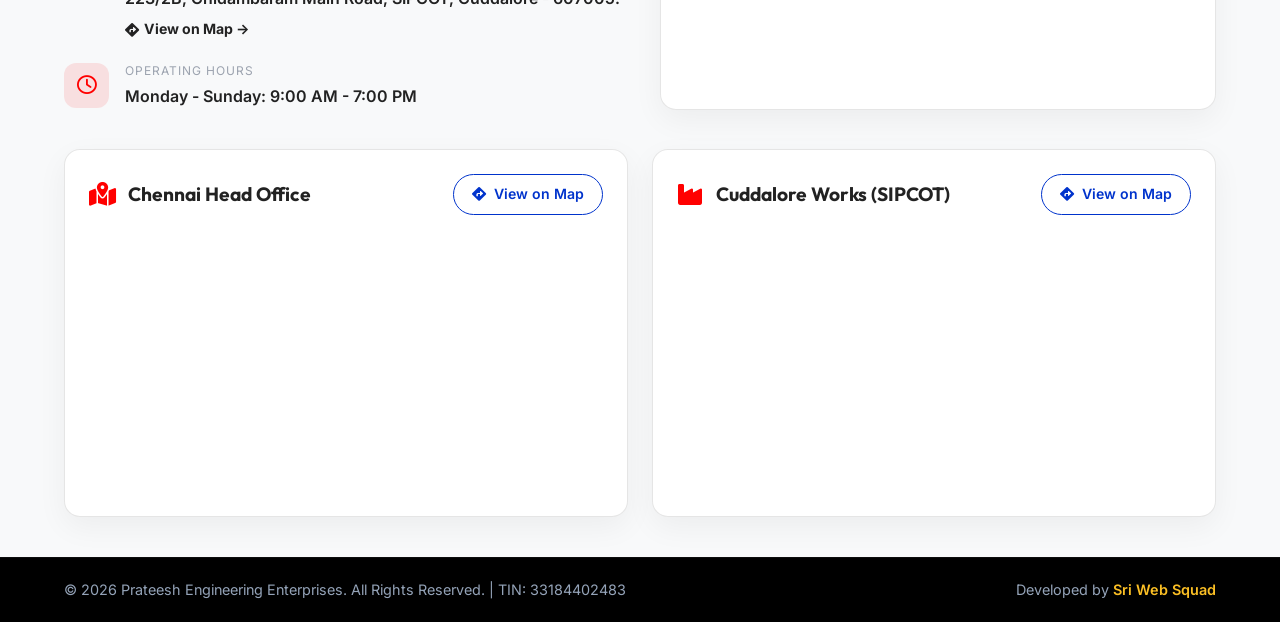
==== commit fbe14817: "Add dedicated Google Review and NFC portal for Prateesh Engineering Enterprises" ====
--- a/index.html
+++ b/index.html
@@ -153,6 +153,7 @@
             <li><a href="#gallery"><i class="fas fa-images"></i><span>Gallery</span><i class="fas fa-chevron-right nav-arrow"></i></a></li>
             <li><a href="#faq"><i class="fas fa-question-circle"></i><span>FAQ</span><i class="fas fa-chevron-right nav-arrow"></i></a></li>
             <li><a href="#reviews"><i class="fas fa-star"></i><span>Reviews</span><i class="fas fa-chevron-right nav-arrow"></i></a></li>
+            <li><a href="prediction-portal.html"><i class="fas fa-qrcode"></i><span>Review Portal</span><i class="fas fa-chevron-right nav-arrow"></i></a></li>
             <li><a href="#contact"><i class="fas fa-envelope"></i><span>Contact</span><i class="fas fa-chevron-right nav-arrow"></i></a></li>
             <li class="nav-drawer-footer">
                 <a href="tel:+919597000189" class="drawer-action-btn btn-call"><i class="fas fa-phone-alt"></i> Call</a>
@@ -784,9 +785,14 @@
                 </div>
             </div>
             
-            <a href="https://www.google.com/search?q=prateesh+engineering+enterprises+cuddalore&sca_esv=f4023a036866ecd5&sxsrf=APpeQntCjEsfVux8wKHzkiDQ88dlDmpdkg%3A1791707765737&ei=dUrLas2nLMKahvcPoOScwQs&biw=1536&bih=730&oq=prat+engineering+cuddalore&gs_lp=[base64]&sclient=gws-wiz-serp" target="_blank" rel="noopener noreferrer" class="btn-leave-review">
-                <i class="fab fa-google"></i> Leave a Google Review
-            </a>
+            <div class="review-cta-group">
+                <a href="prediction-portal.html" class="btn-leave-review btn-portal">
+                    <i class="fas fa-qrcode"></i> Dedicated Review Portal &amp; NFC
+                </a>
+                <a href="https://www.google.com/search?q=prateesh+engineering+enterprises+cuddalore&sca_esv=f4023a036866ecd5&sxsrf=APpeQntCjEsfVux8wKHzkiDQ88dlDmpdkg%3A1791707765737&ei=dUrLas2nLMKahvcPoOScwQs&biw=1536&bih=730&oq=prat+engineering+cuddalore&gs_lp=[base64]&sclient=gws-wiz-serp" target="_blank" rel="noopener noreferrer" class="btn-leave-review">
+                    <i class="fab fa-google"></i> Leave a Google Review
+                </a>
+            </div>
         </div>
     </section>
 
--- a/style.css
+++ b/style.css
@@ -1793,6 +1793,30 @@
     transform: translateY(-2px);
 }
 
+.review-cta-group {
+    display: flex;
+    justify-content: center;
+    align-items: center;
+    flex-wrap: wrap;
+    gap: 16px;
+    margin-top: 24px;
+}
+
+.review-cta-group .btn-leave-review {
+    margin-top: 0;
+}
+
+.btn-leave-review.btn-portal {
+    background: linear-gradient(135deg, #0033cc 0%, #1d68fe 100%);
+    box-shadow: 0 4px 15px rgba(29, 104, 254, 0.35);
+}
+
+.btn-leave-review.btn-portal:hover {
+    background: linear-gradient(135deg, #1d68fe 0%, #2563eb 100%);
+    box-shadow: 0 6px 20px rgba(29, 104, 254, 0.55);
+    transform: translateY(-2px);
+}
+
 /* ==========================================================================
    12. CONTACT & MAP SECTION (Contact Info, Stack, Form, Map Cards, Map Iframes)
    ========================================================================== */
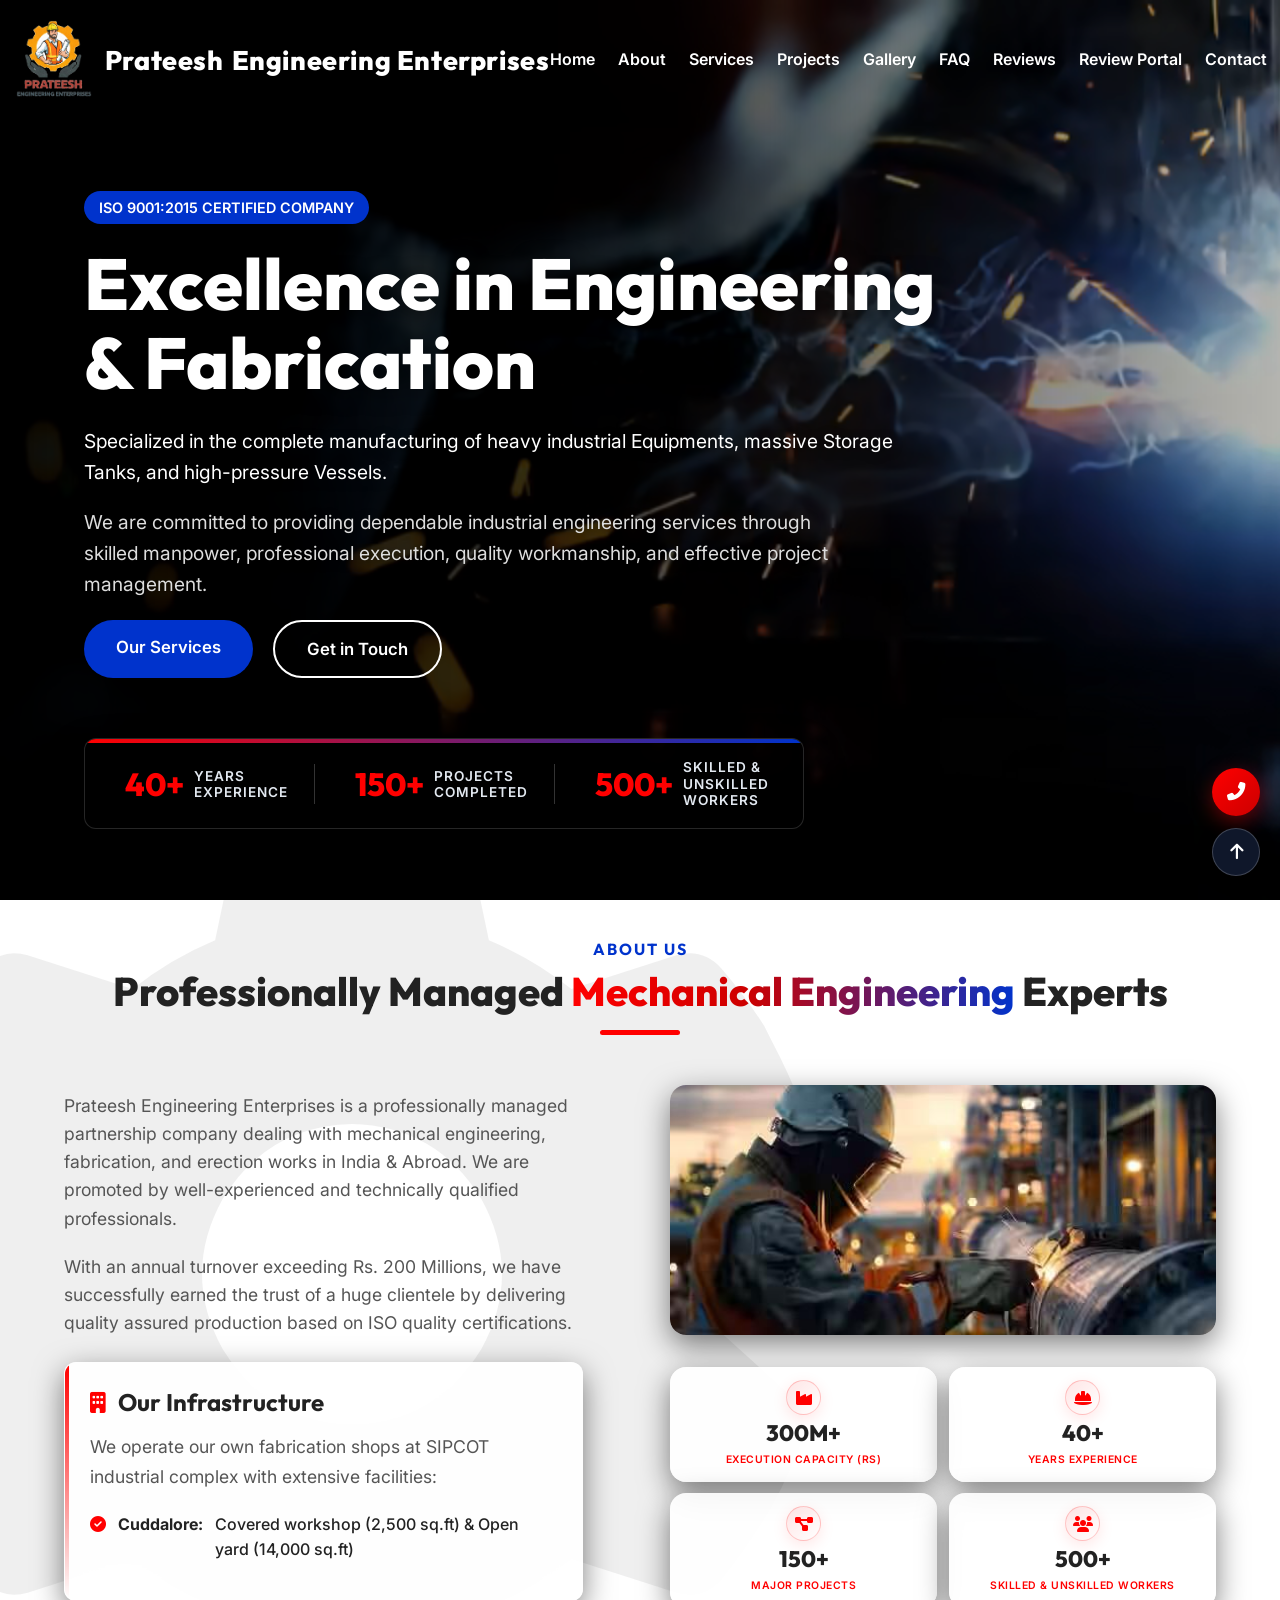
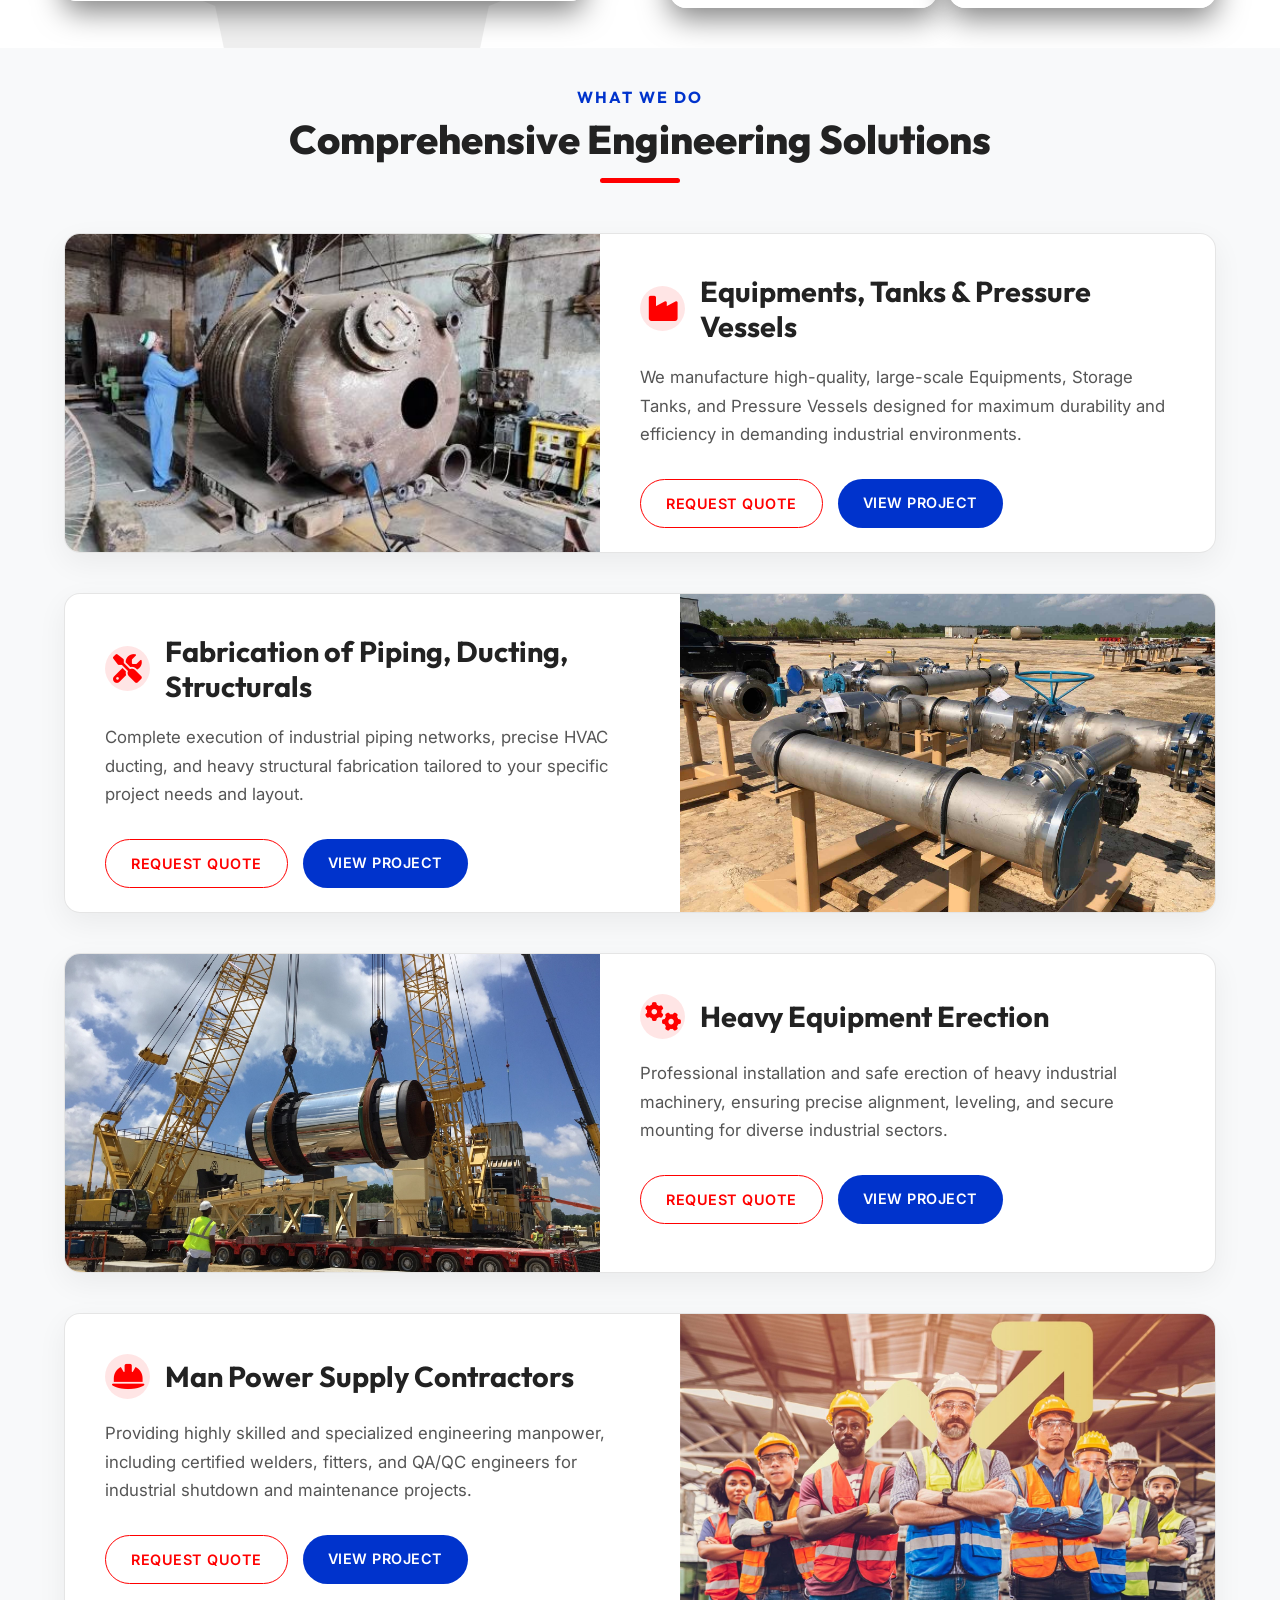
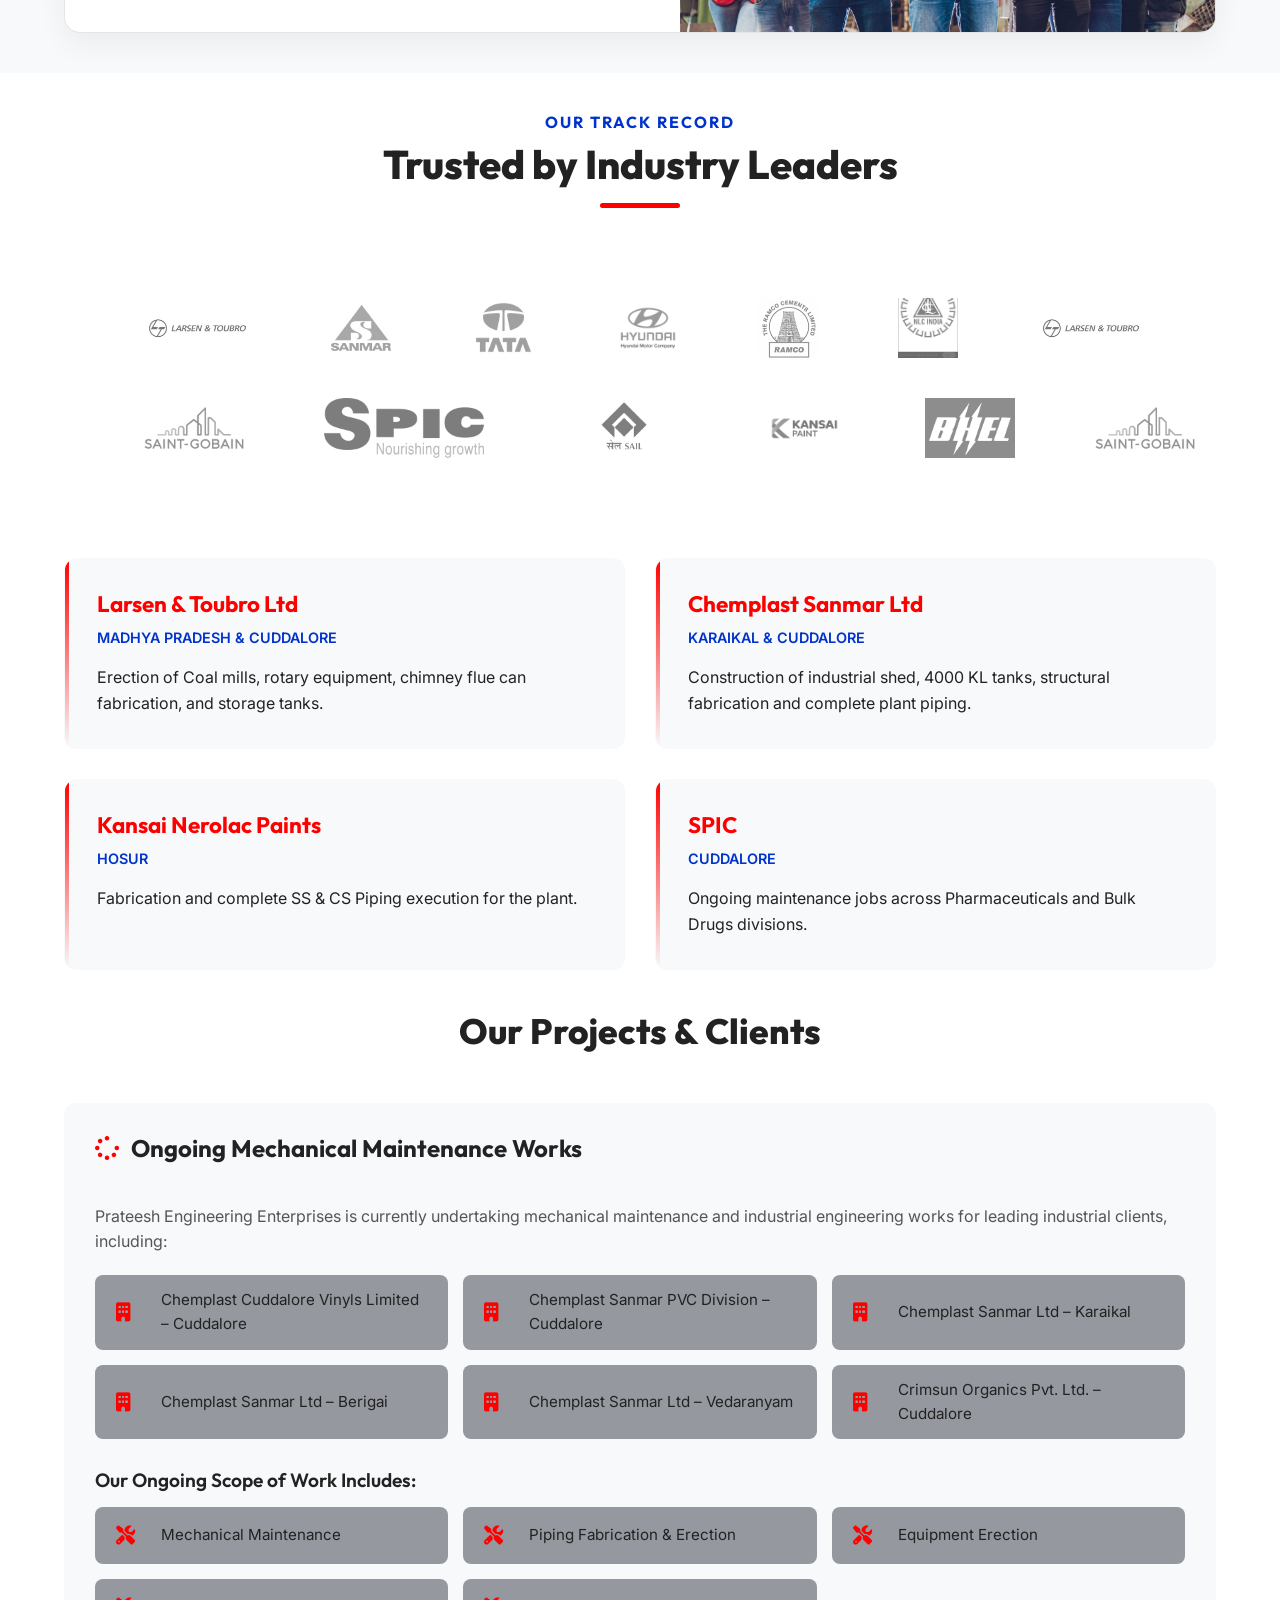
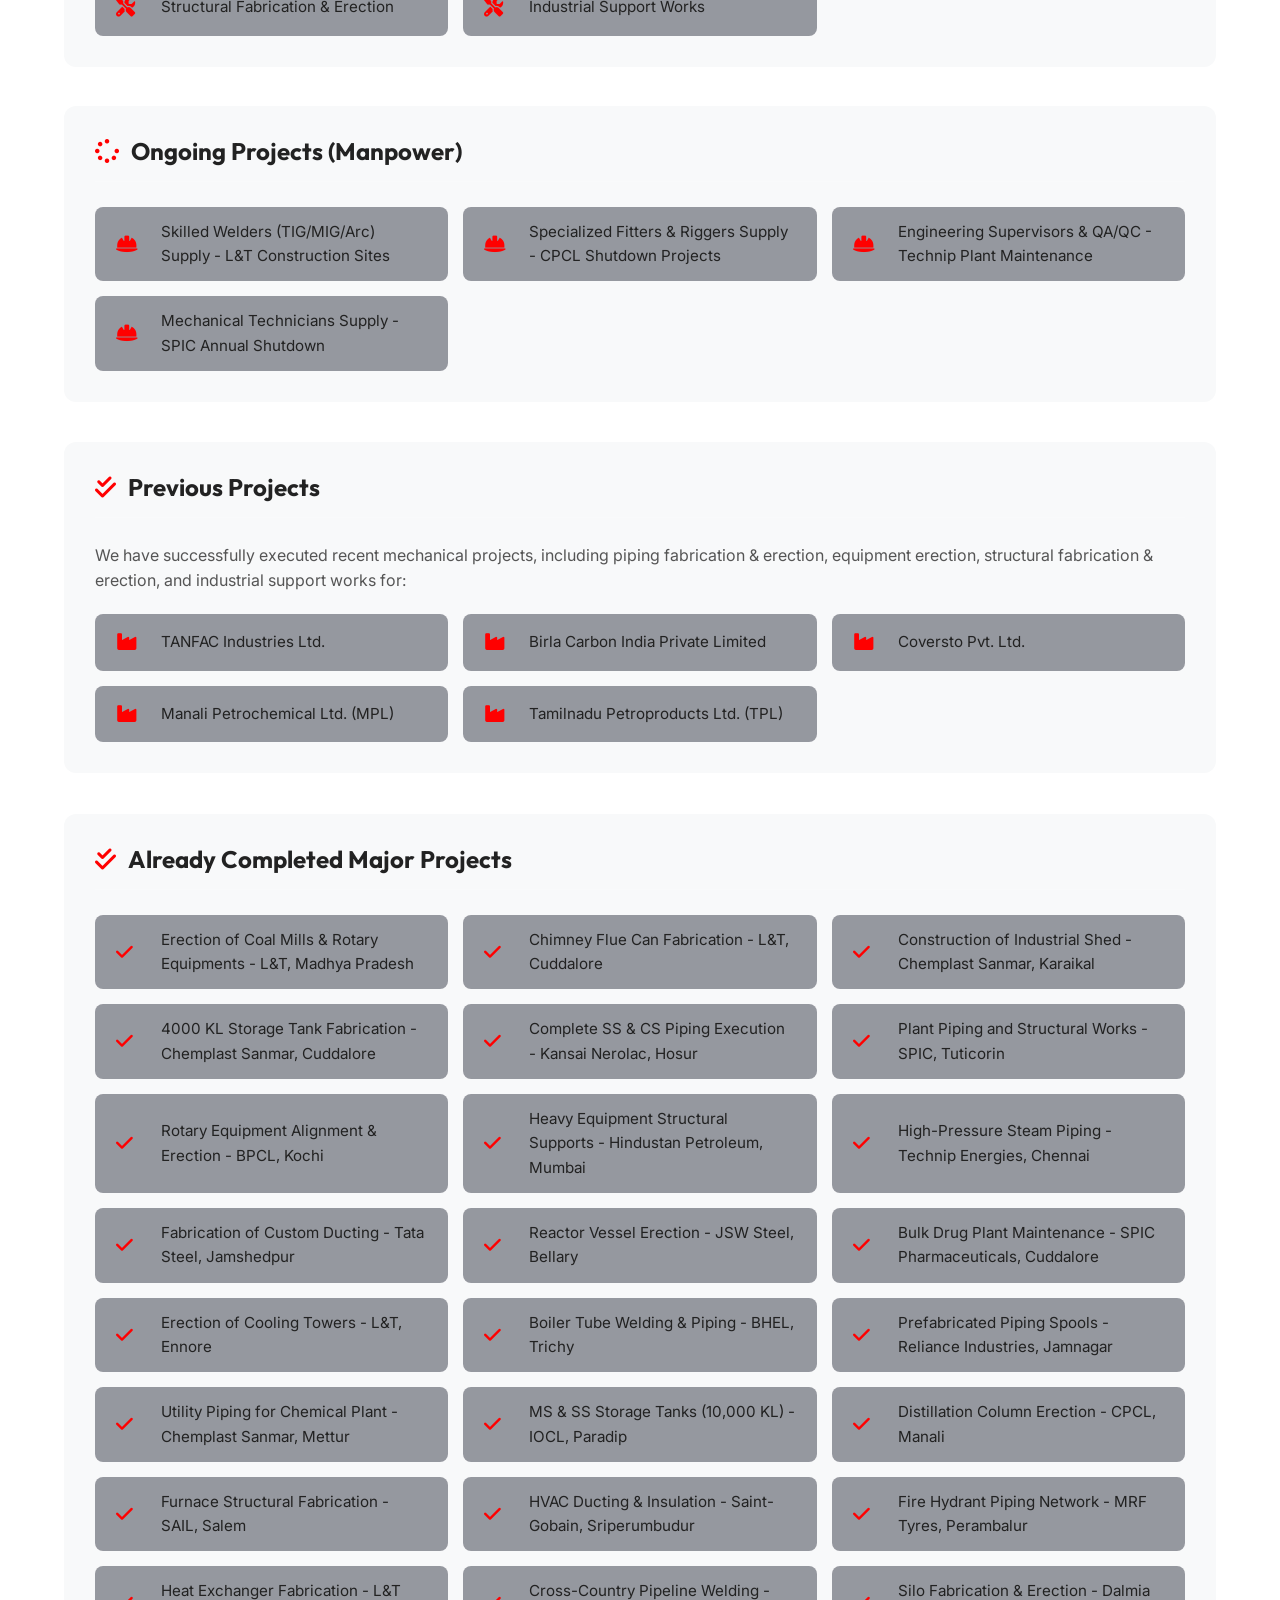
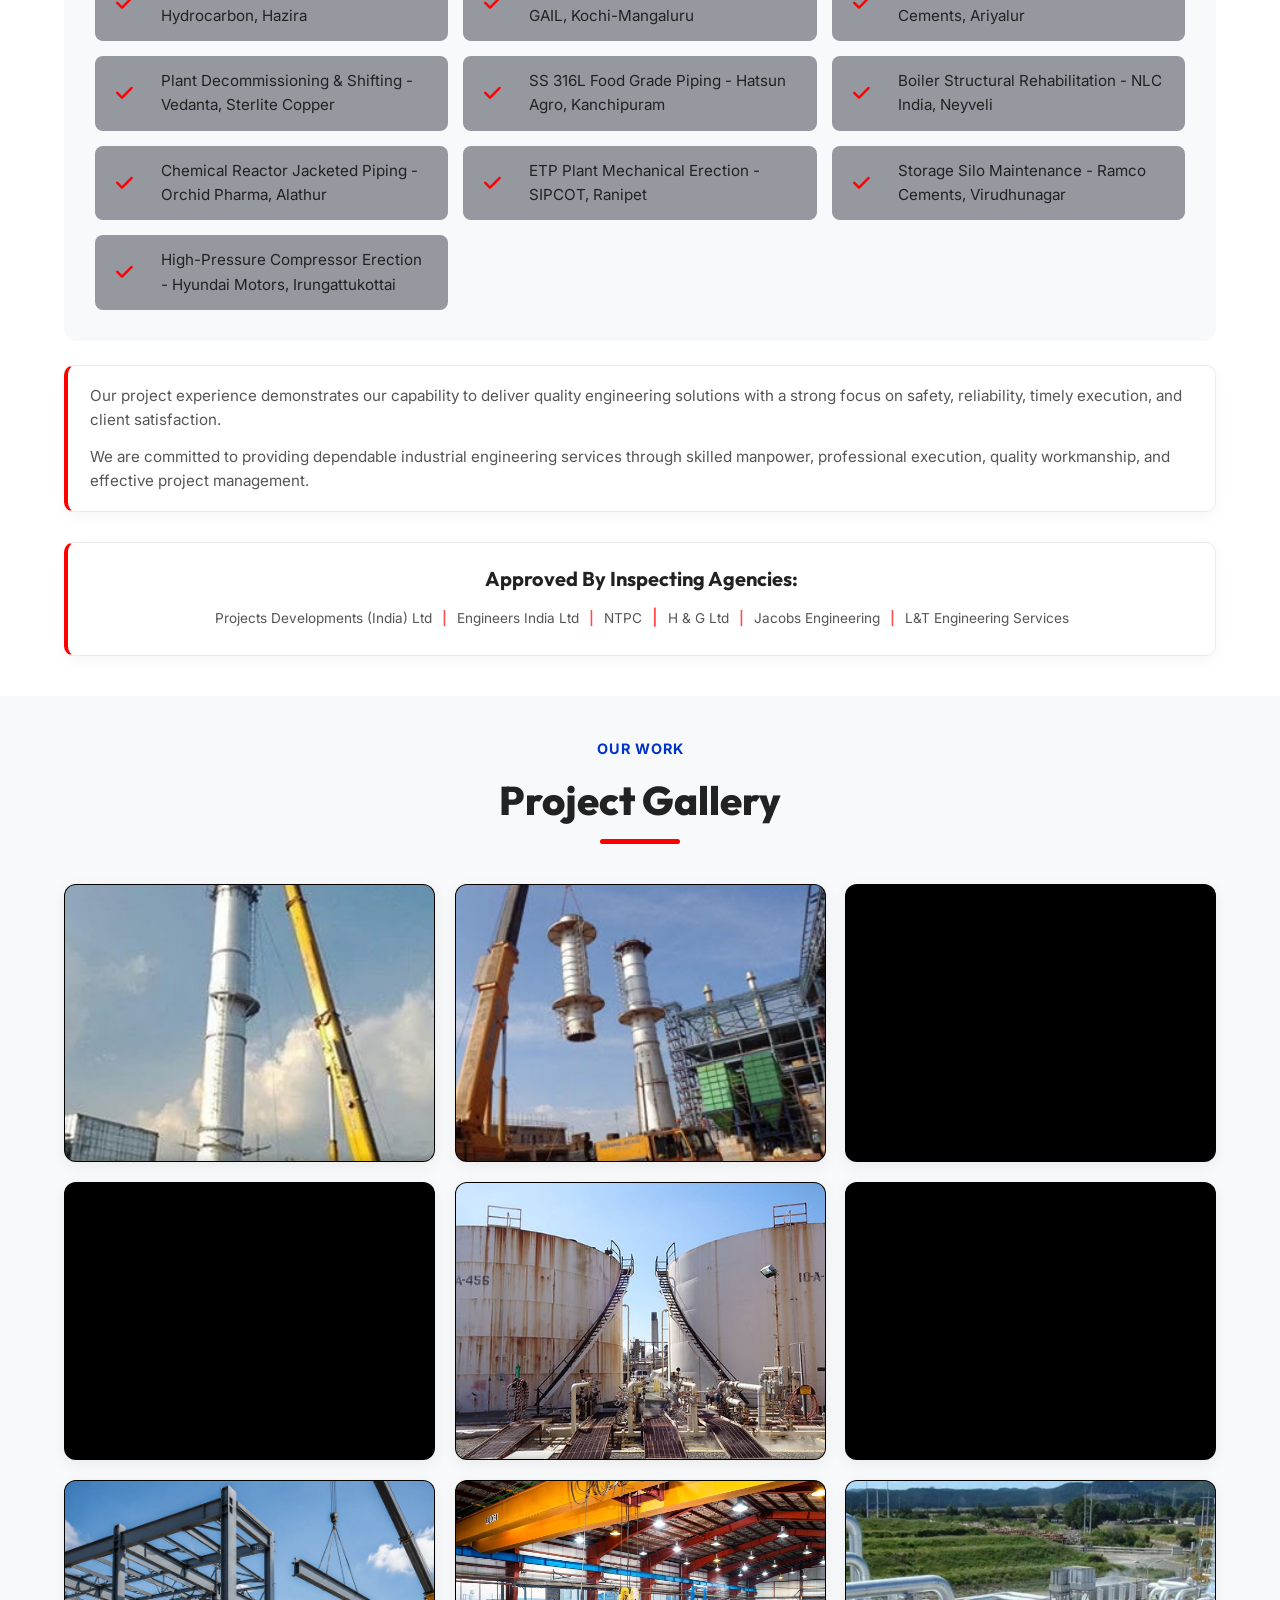
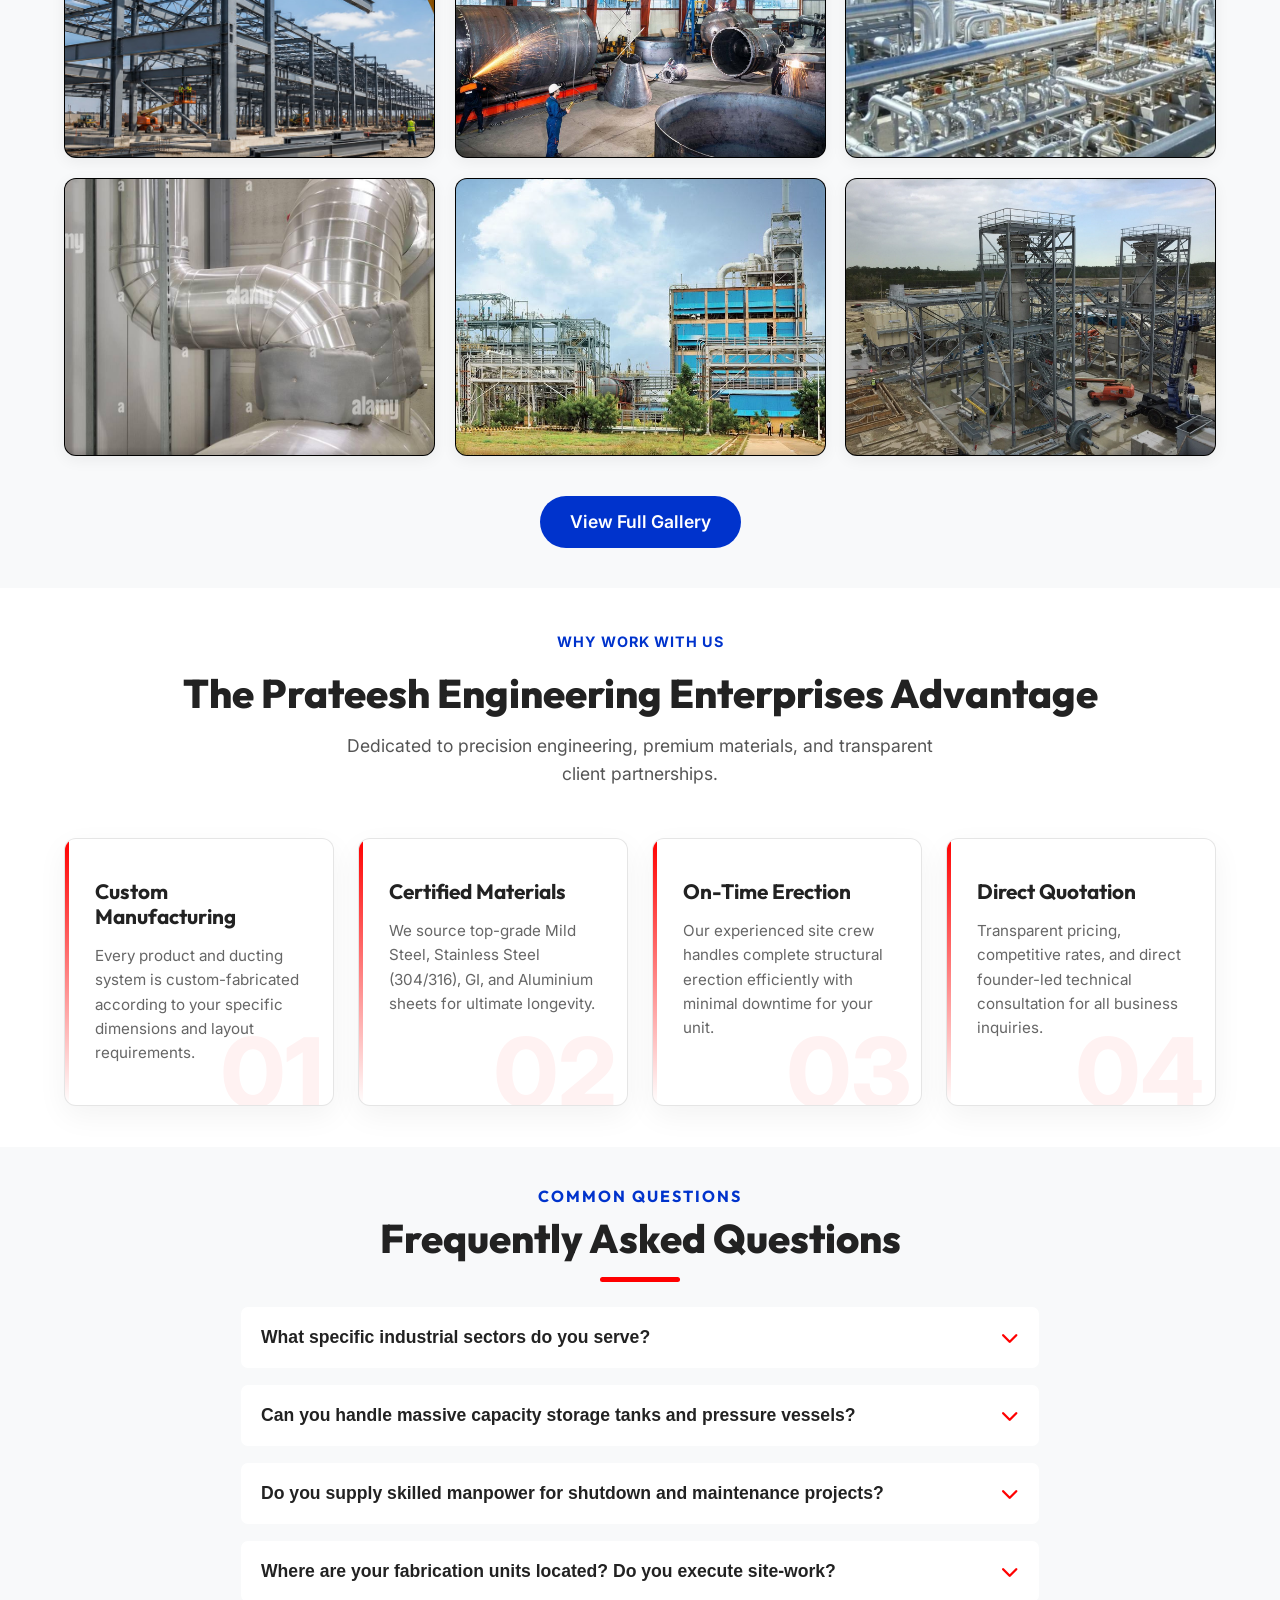
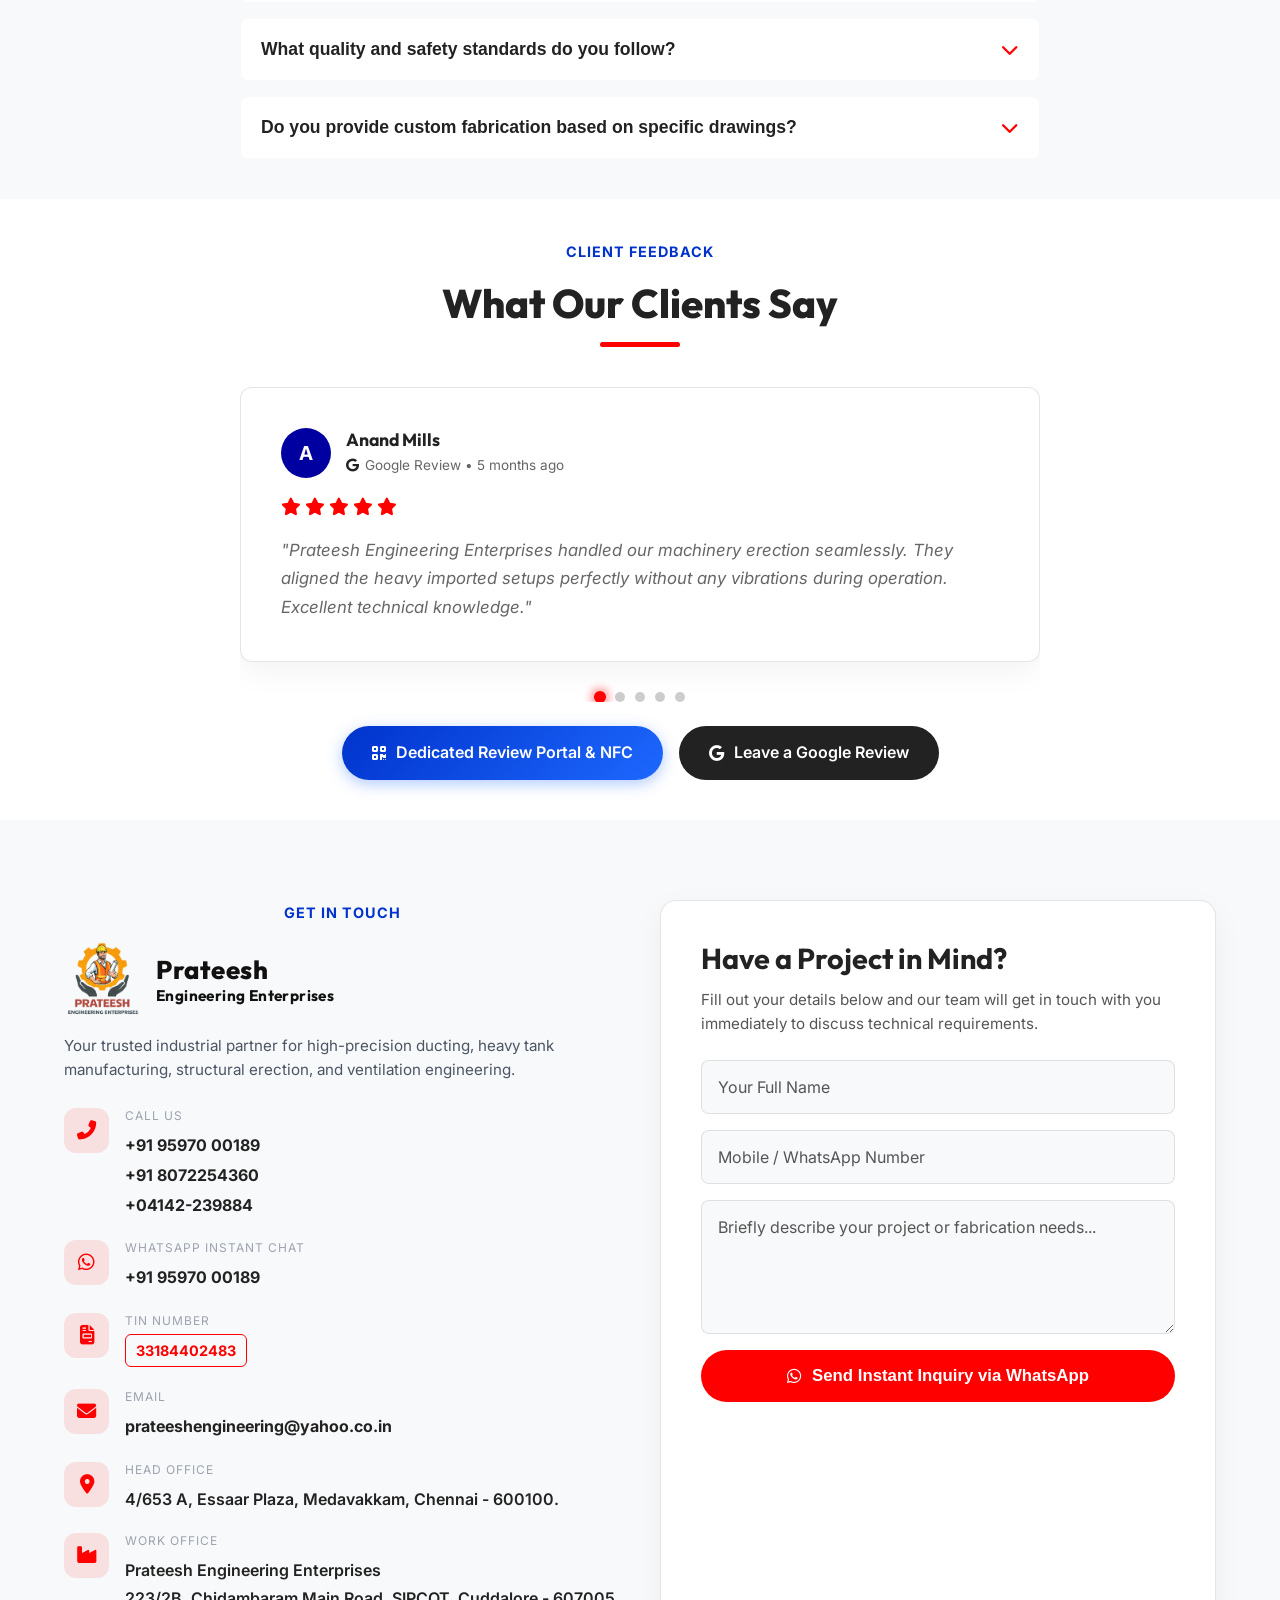
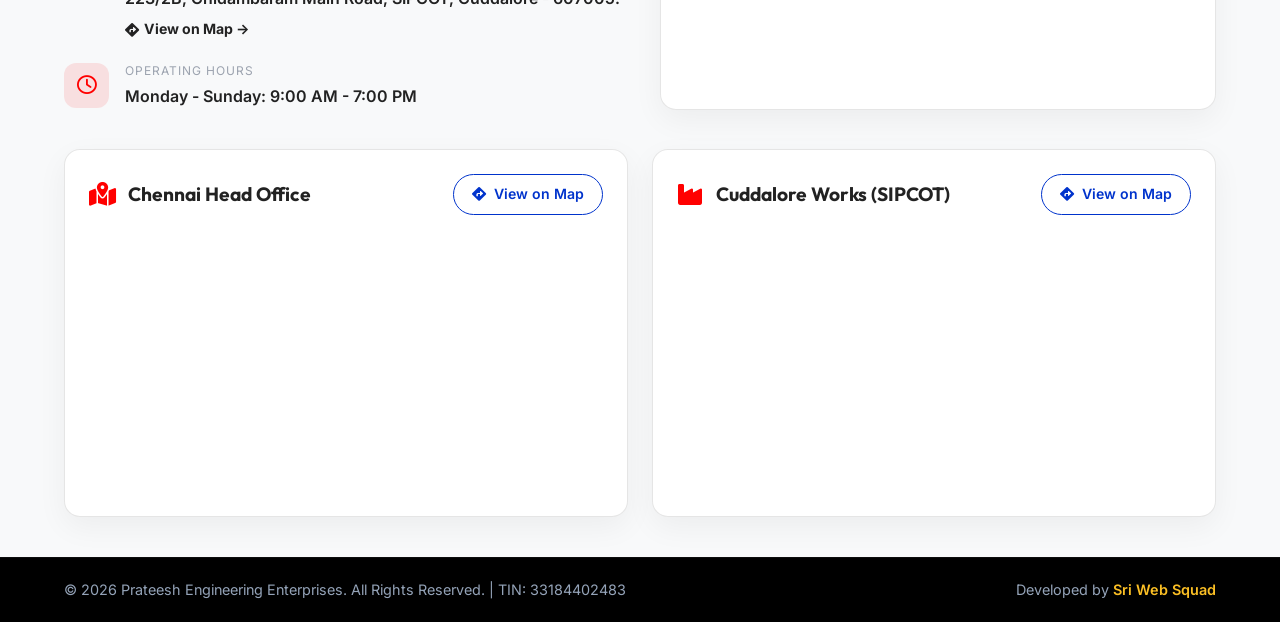
==== commit 36602e2e: "Cleanup: keep only review.html with red-and-black theme, remove prediction-portal.html" ====
--- a/index.html
+++ b/index.html
@@ -153,7 +153,7 @@
             <li><a href="#gallery"><i class="fas fa-images"></i><span>Gallery</span><i class="fas fa-chevron-right nav-arrow"></i></a></li>
             <li><a href="#faq"><i class="fas fa-question-circle"></i><span>FAQ</span><i class="fas fa-chevron-right nav-arrow"></i></a></li>
             <li><a href="#reviews"><i class="fas fa-star"></i><span>Reviews</span><i class="fas fa-chevron-right nav-arrow"></i></a></li>
-            <li><a href="prediction-portal.html"><i class="fas fa-qrcode"></i><span>Review Portal</span><i class="fas fa-chevron-right nav-arrow"></i></a></li>
+            <li><a href="review.html"><i class="fas fa-qrcode"></i><span>Review Portal</span><i class="fas fa-chevron-right nav-arrow"></i></a></li>
             <li><a href="#contact"><i class="fas fa-envelope"></i><span>Contact</span><i class="fas fa-chevron-right nav-arrow"></i></a></li>
             <li class="nav-drawer-footer">
                 <a href="tel:+919597000189" class="drawer-action-btn btn-call"><i class="fas fa-phone-alt"></i> Call</a>
@@ -786,7 +786,7 @@
             </div>
             
             <div class="review-cta-group">
-                <a href="prediction-portal.html" class="btn-leave-review btn-portal">
+                <a href="review.html" class="btn-leave-review btn-portal">
                     <i class="fas fa-qrcode"></i> Dedicated Review Portal &amp; NFC
                 </a>
                 <a href="https://www.google.com/search?q=prateesh+engineering+enterprises+cuddalore&sca_esv=f4023a036866ecd5&sxsrf=APpeQntCjEsfVux8wKHzkiDQ88dlDmpdkg%3A1791707765737&ei=dUrLas2nLMKahvcPoOScwQs&biw=1536&bih=730&oq=prat+engineering+cuddalore&gs_lp=[base64]&sclient=gws-wiz-serp" target="_blank" rel="noopener noreferrer" class="btn-leave-review">
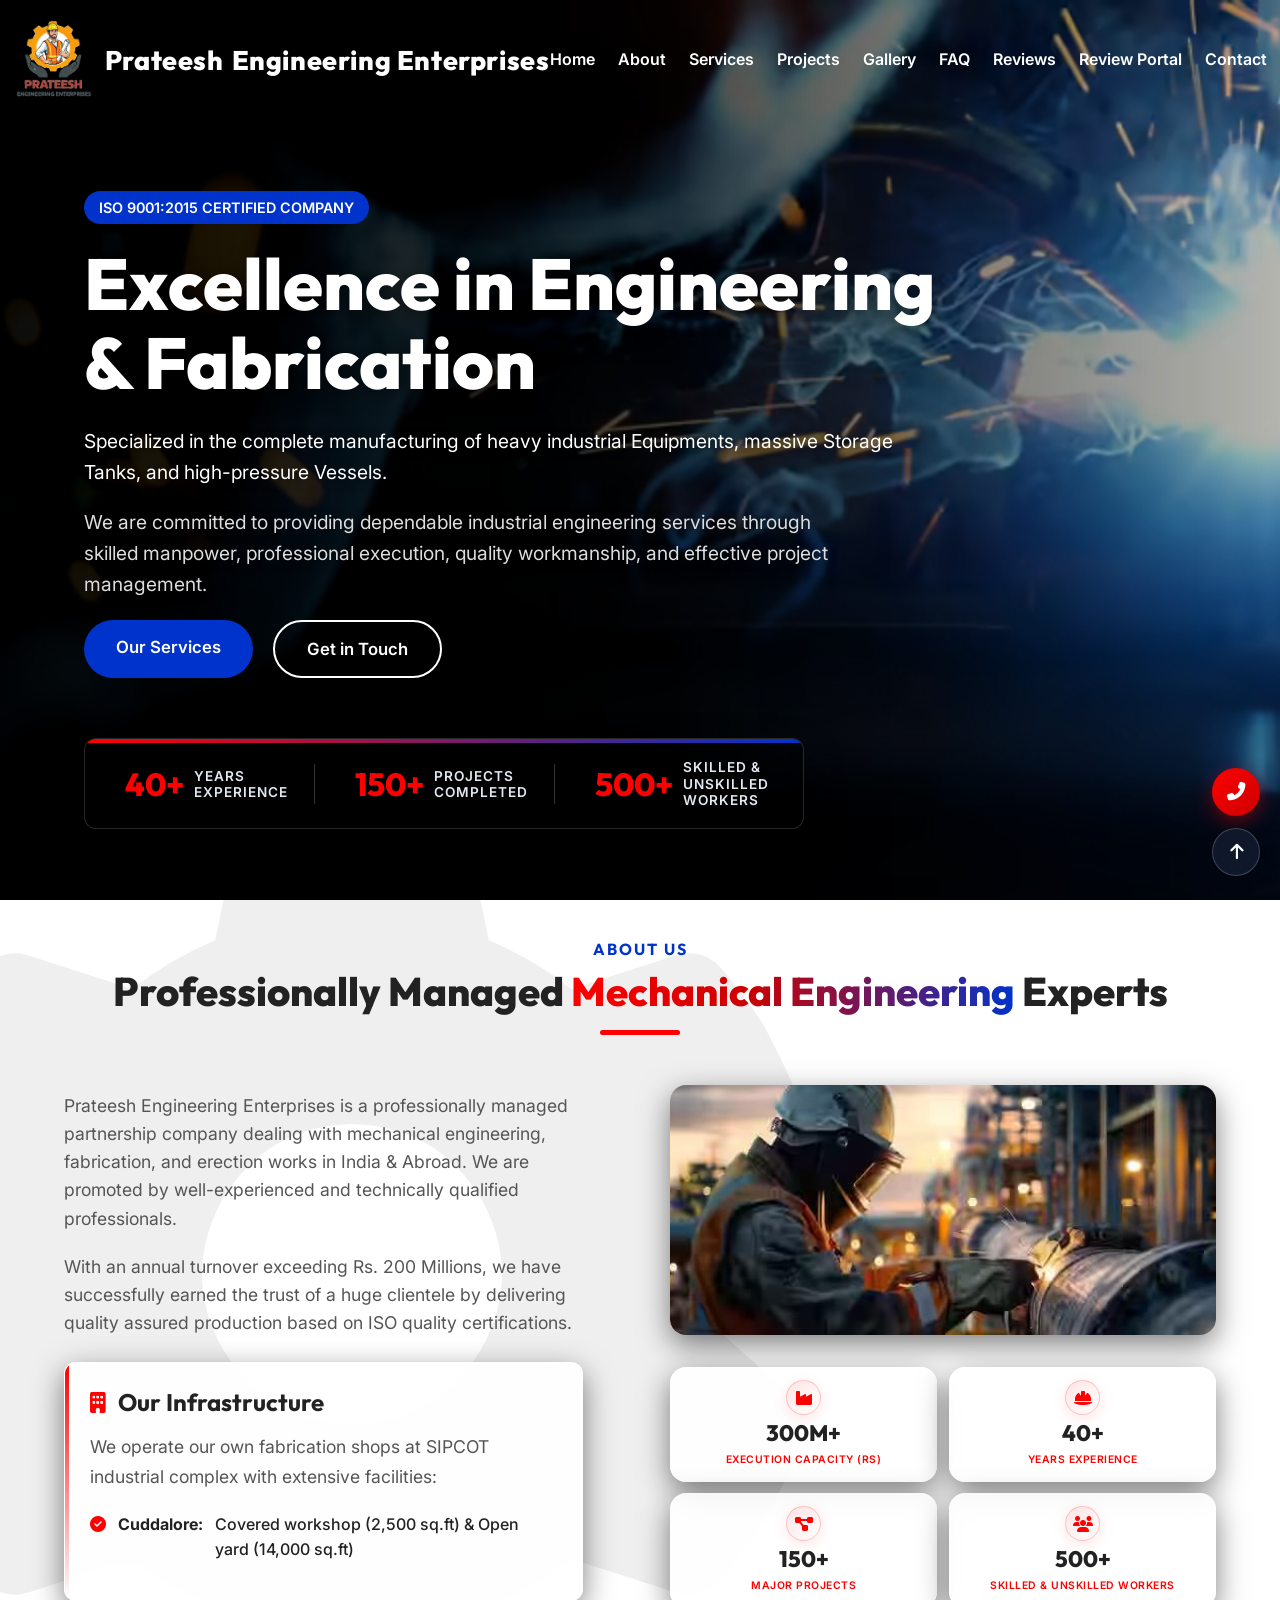
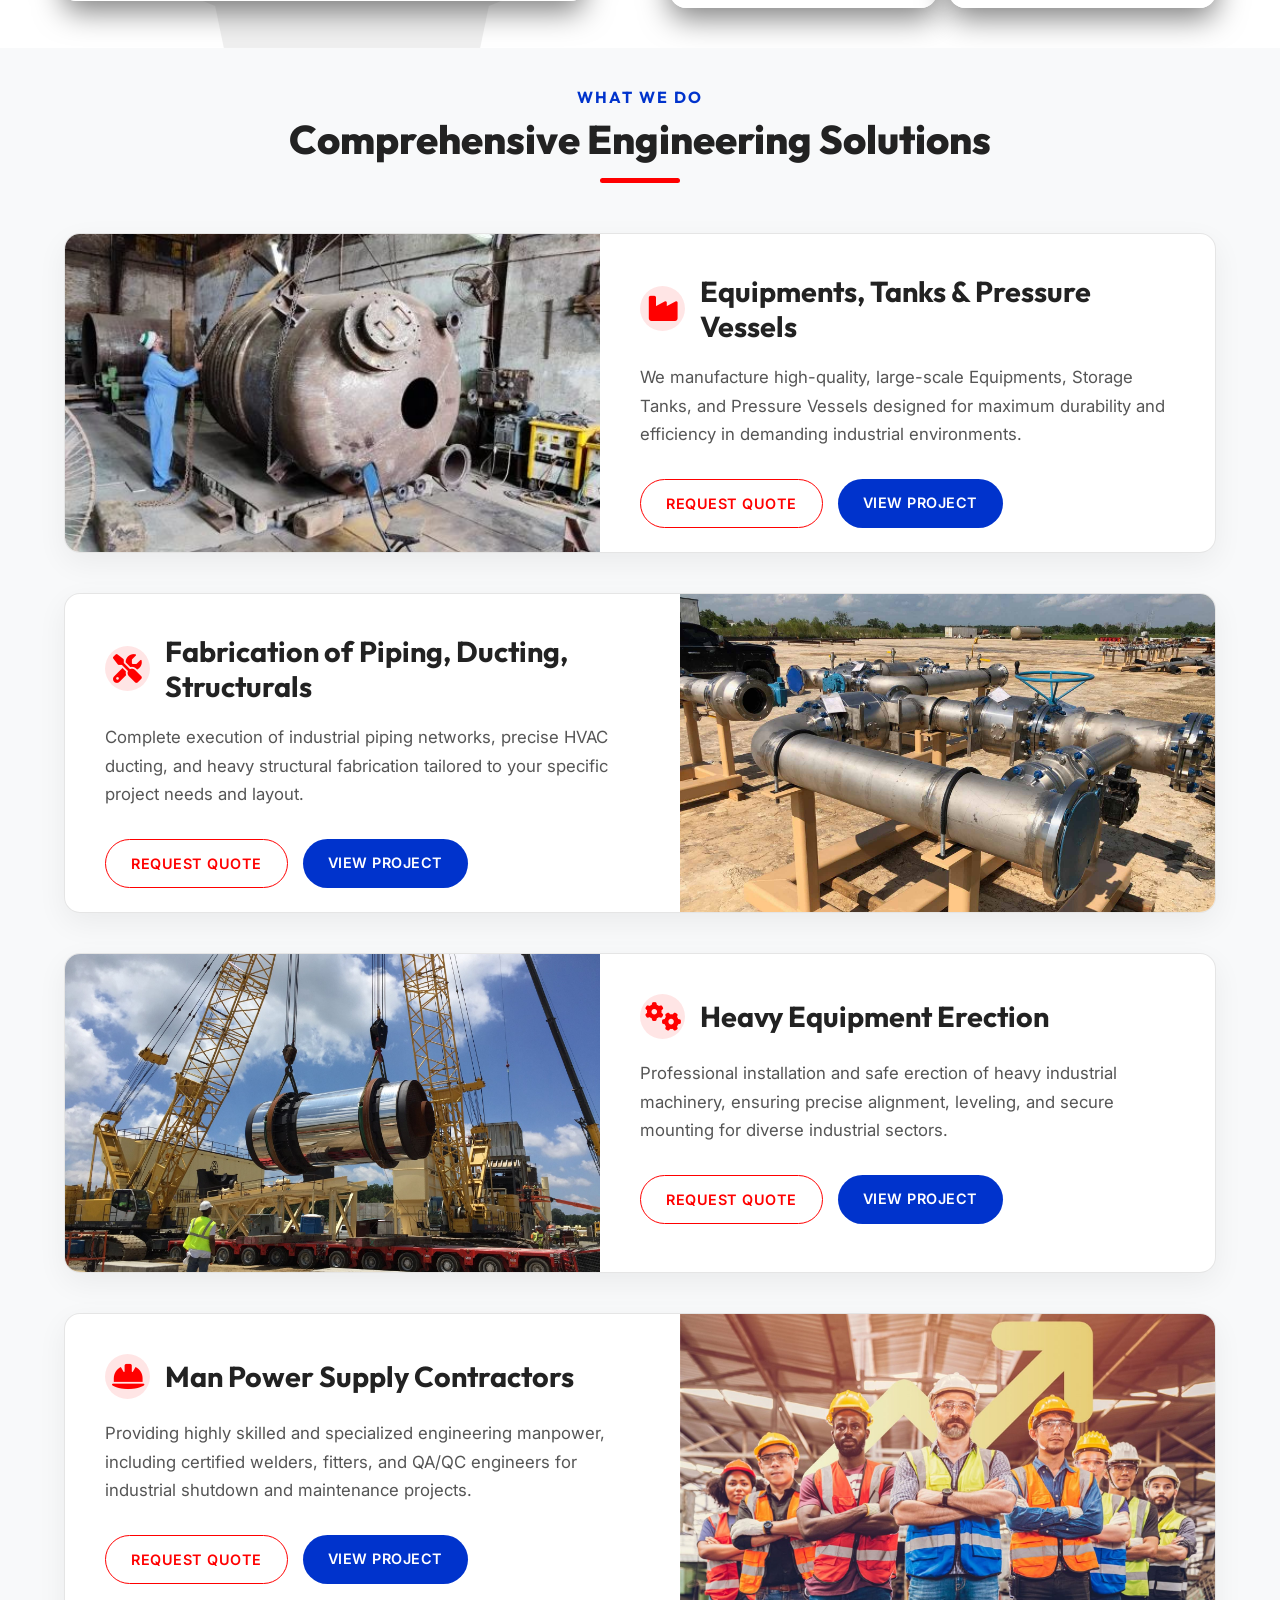
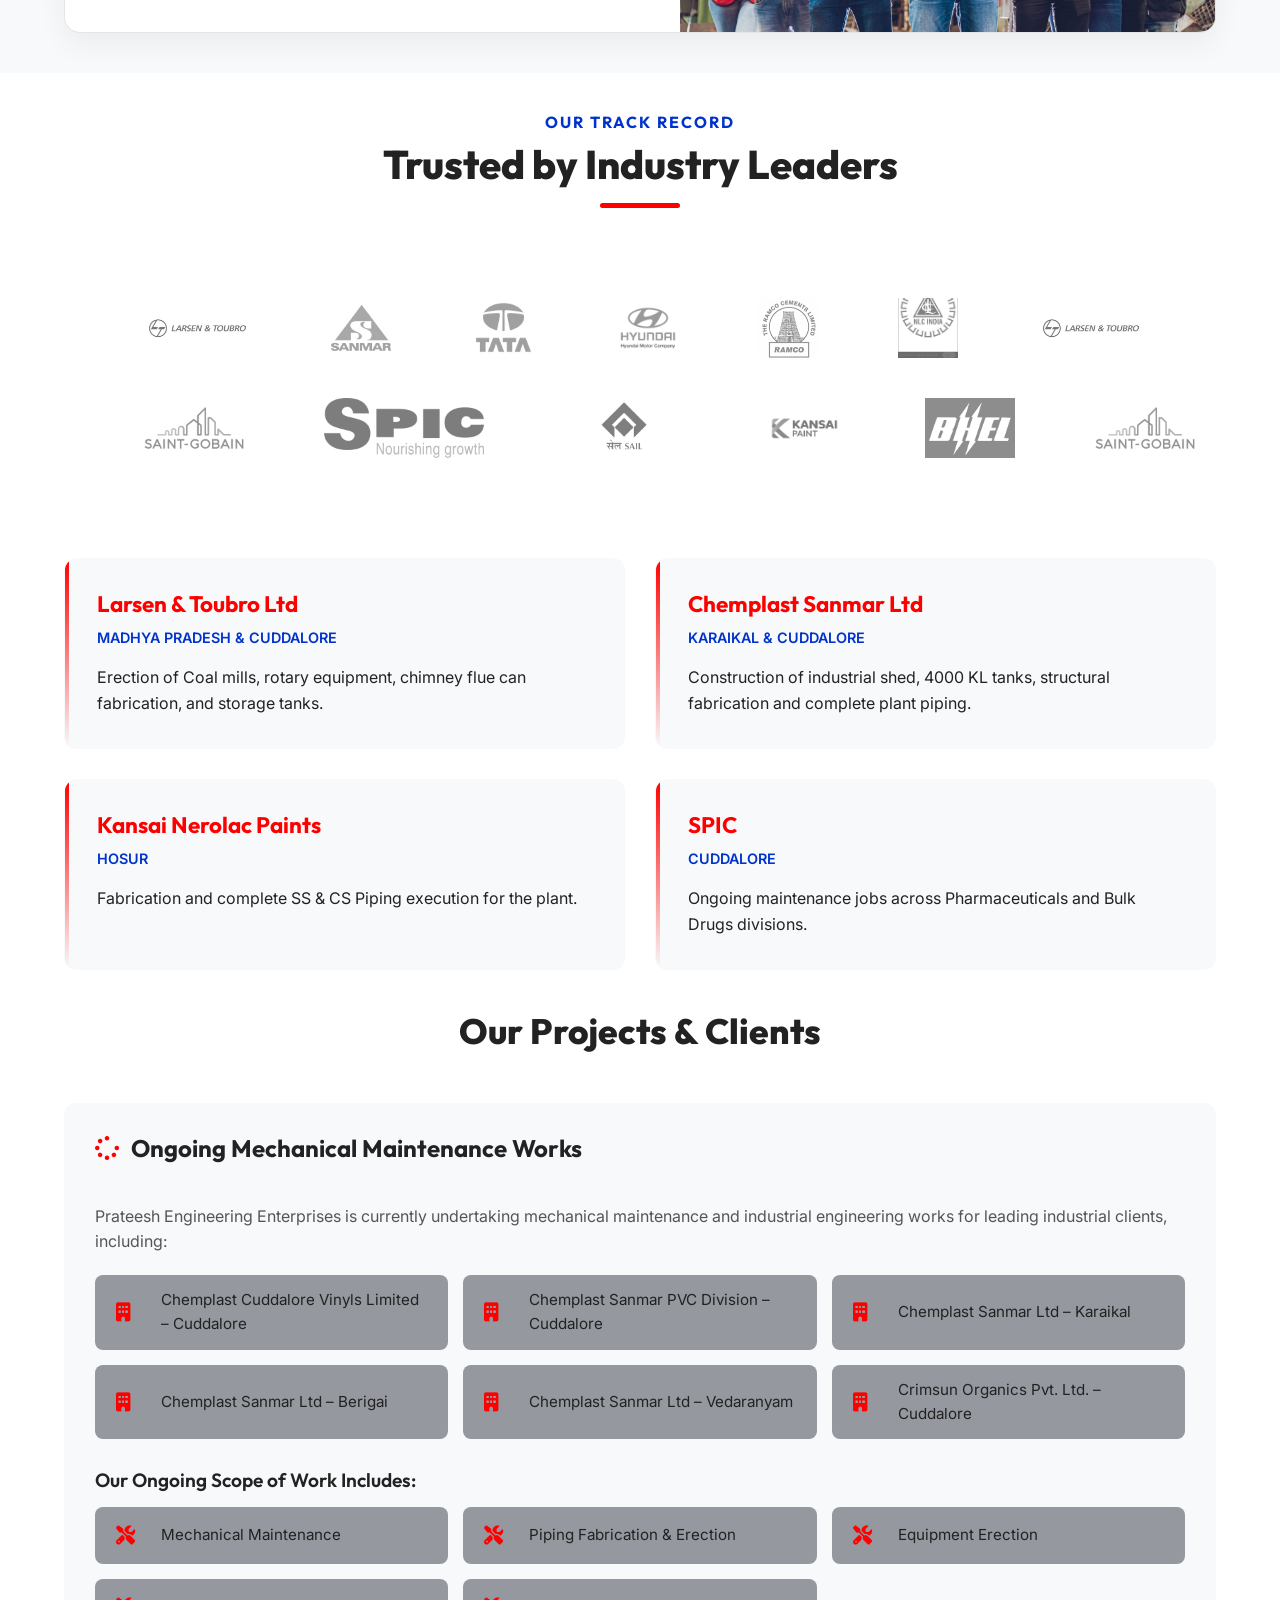
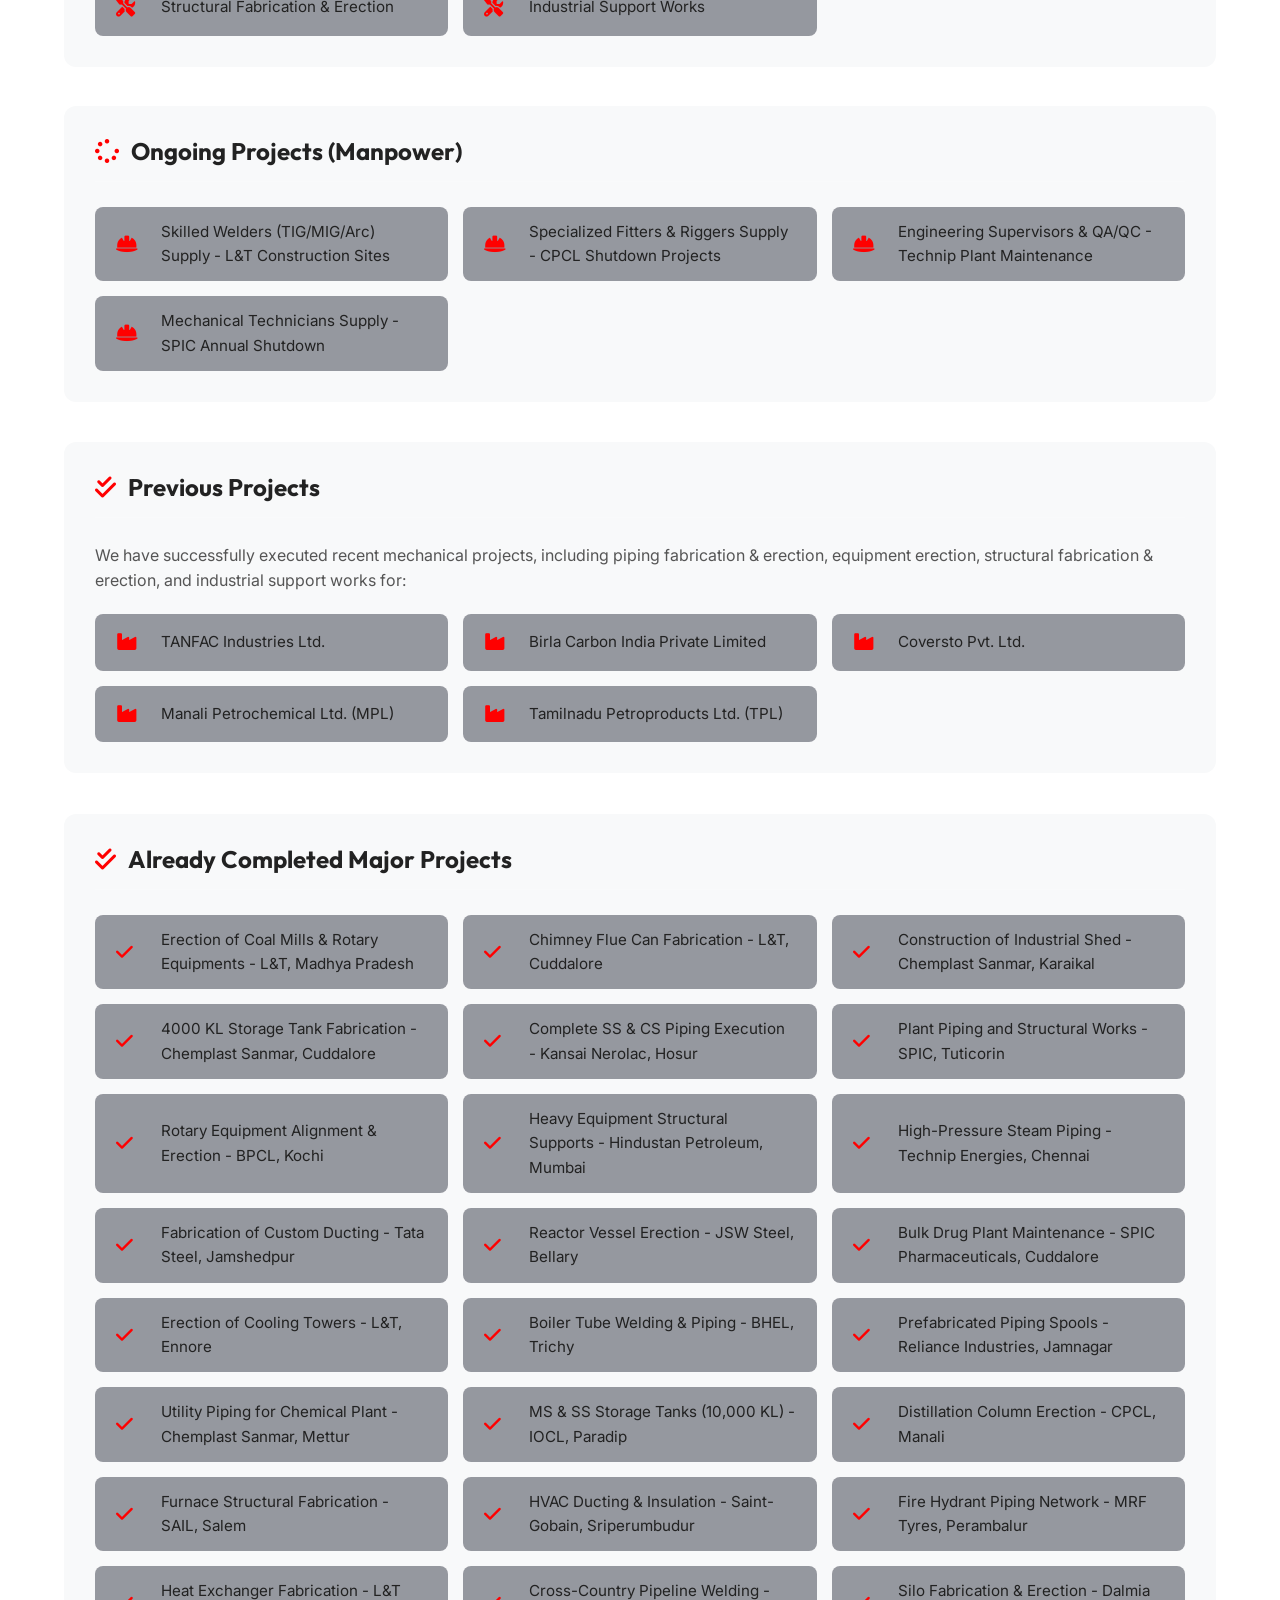
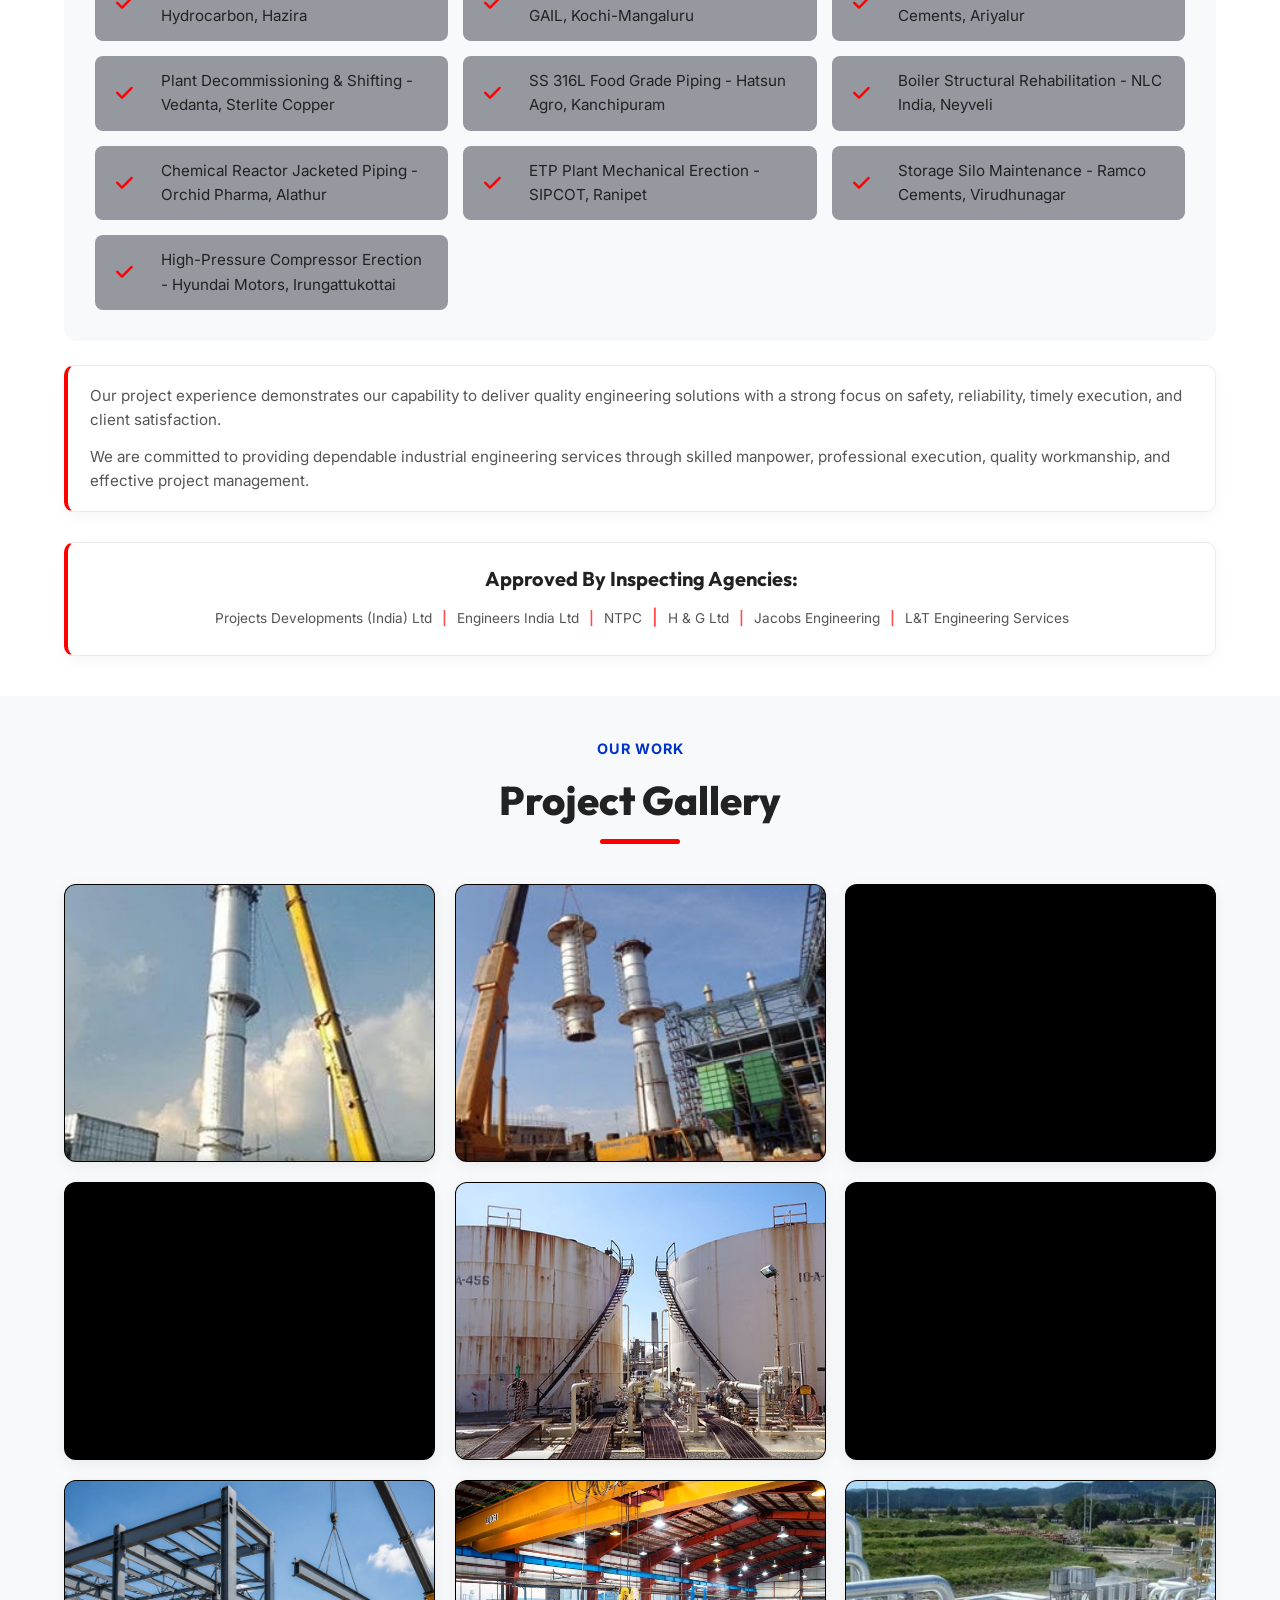
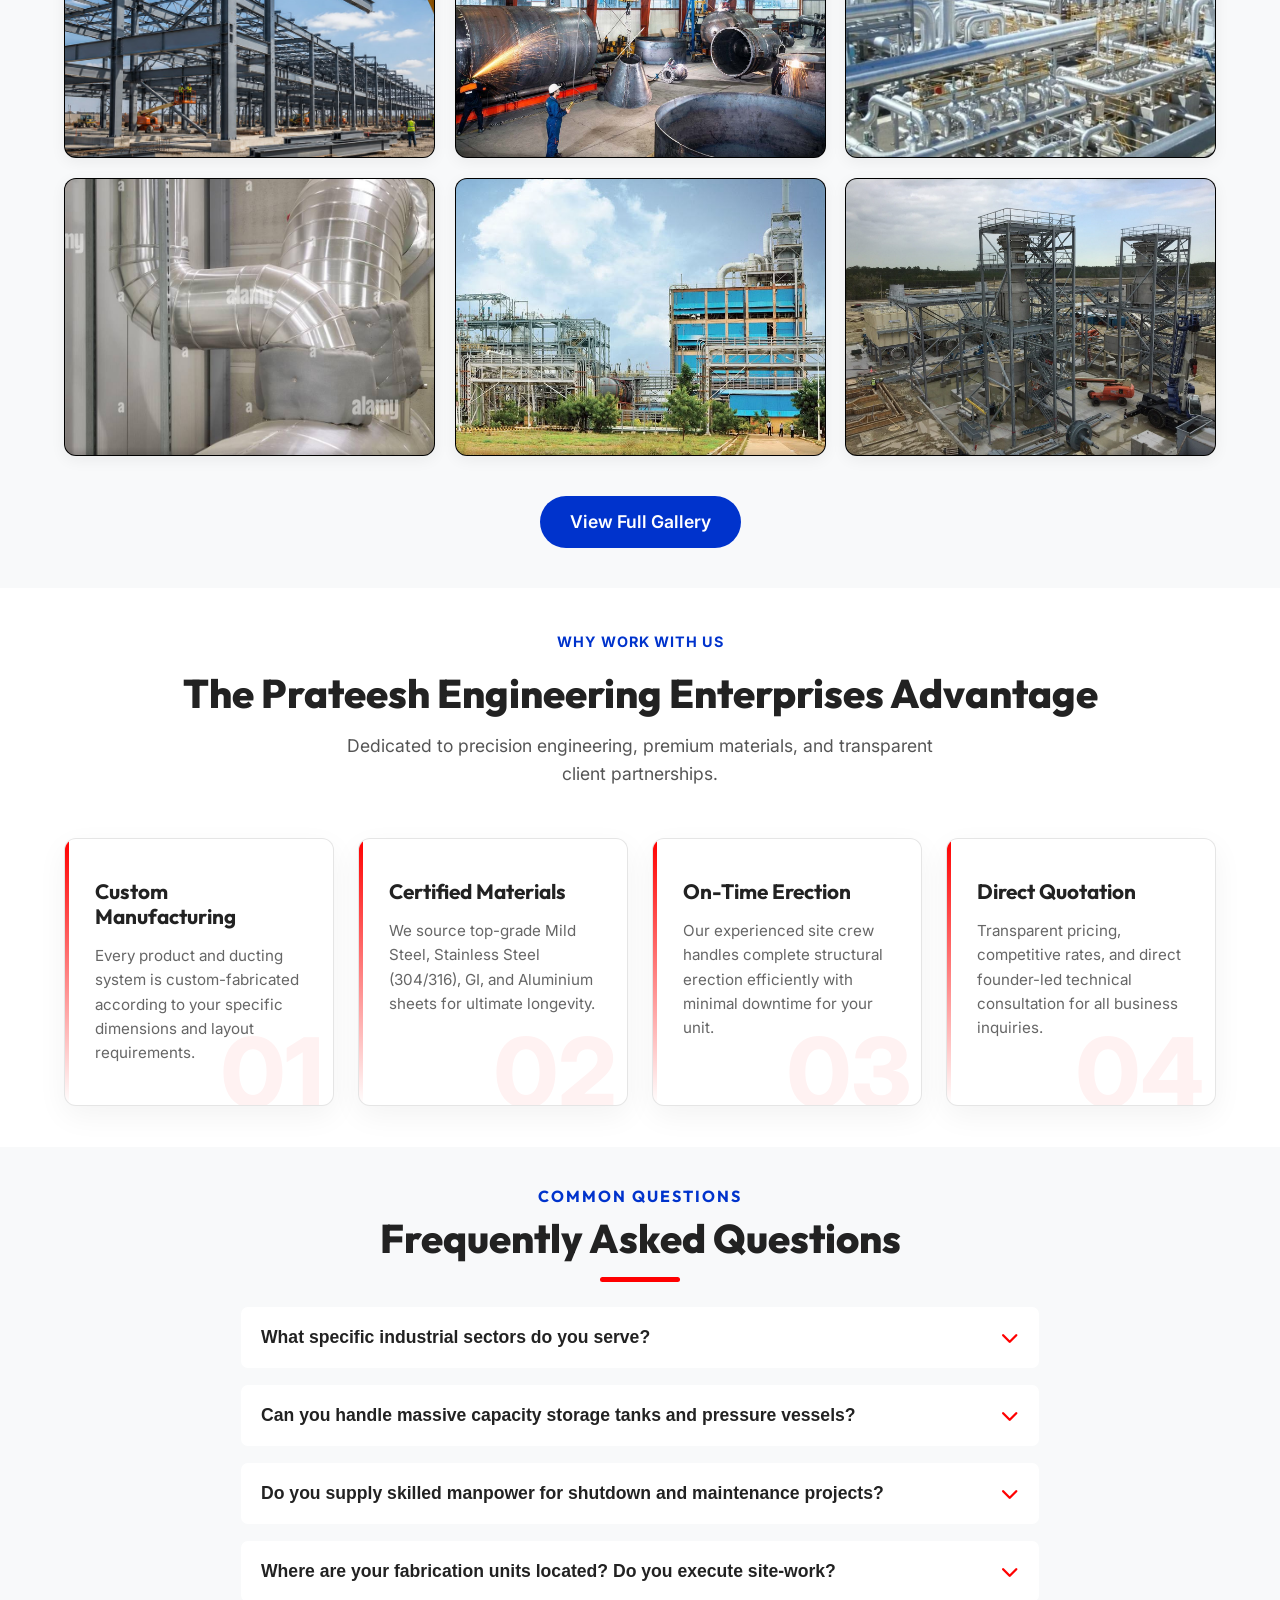
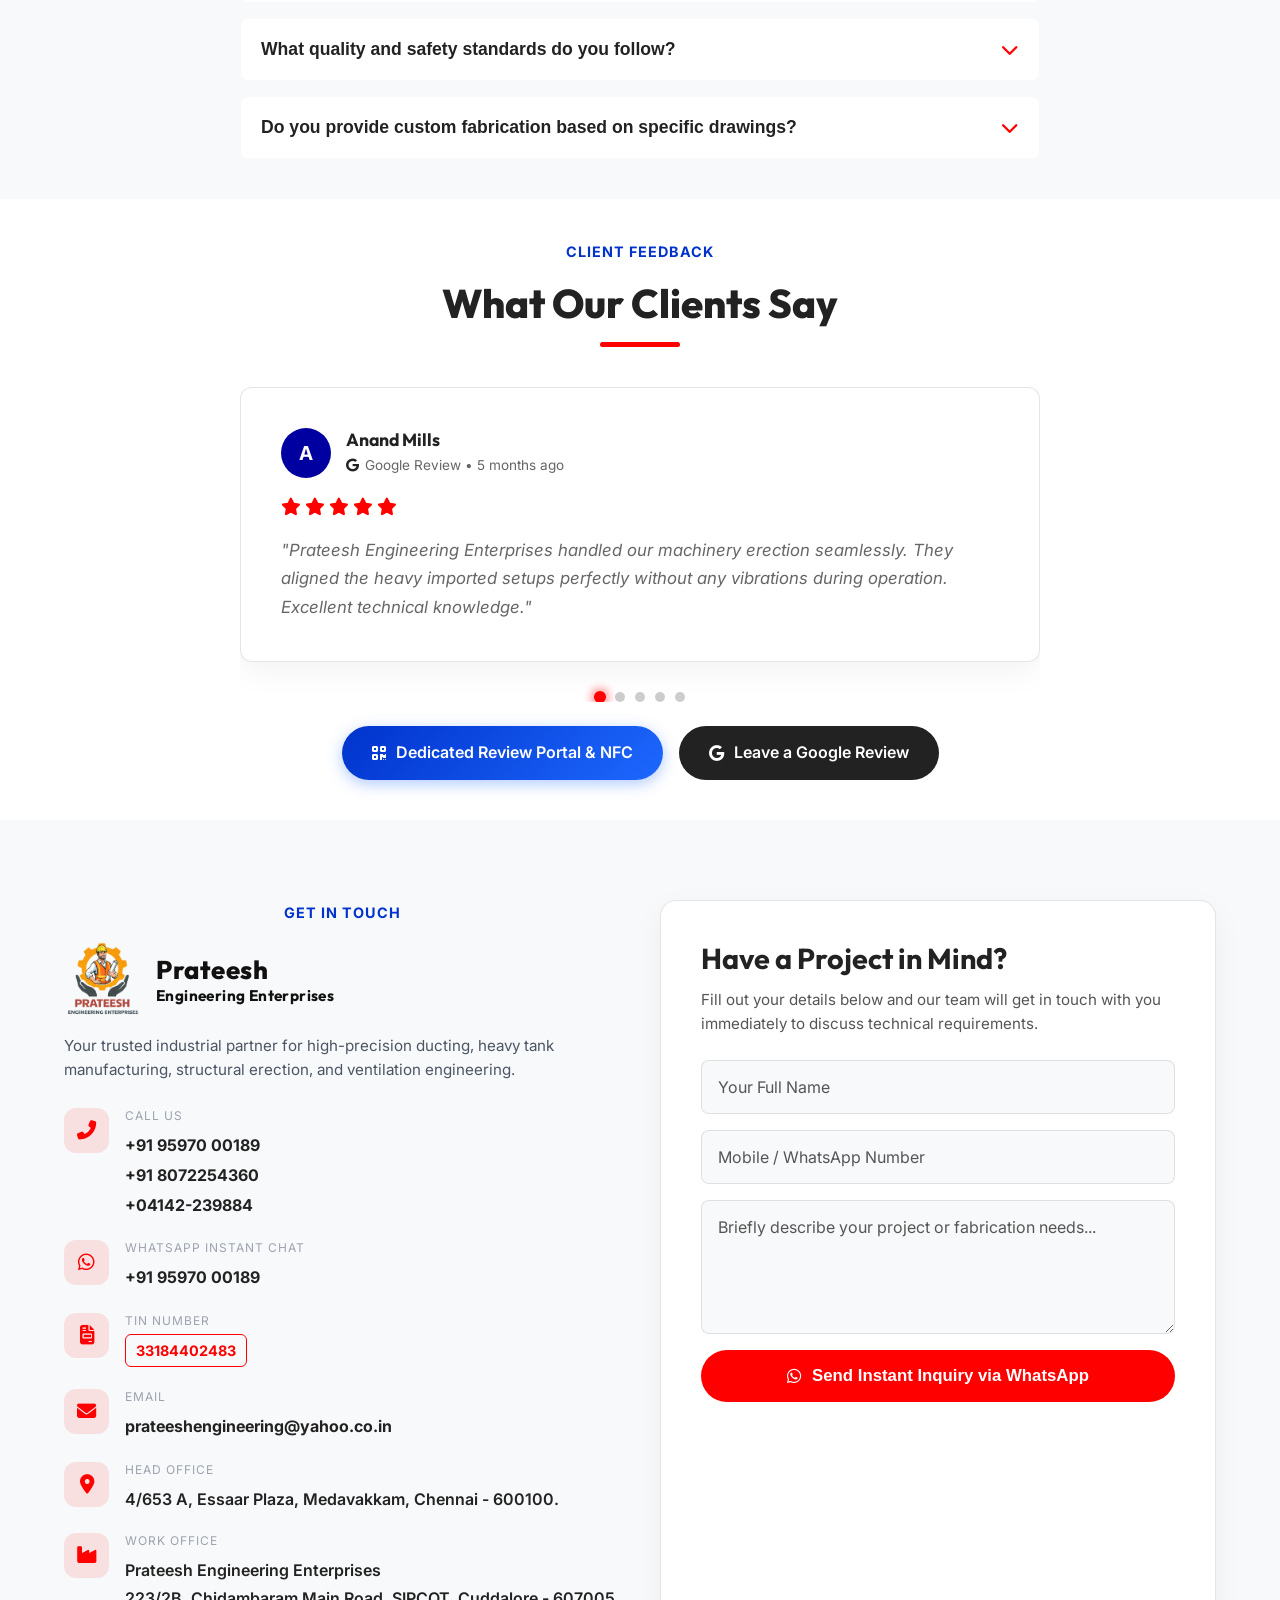
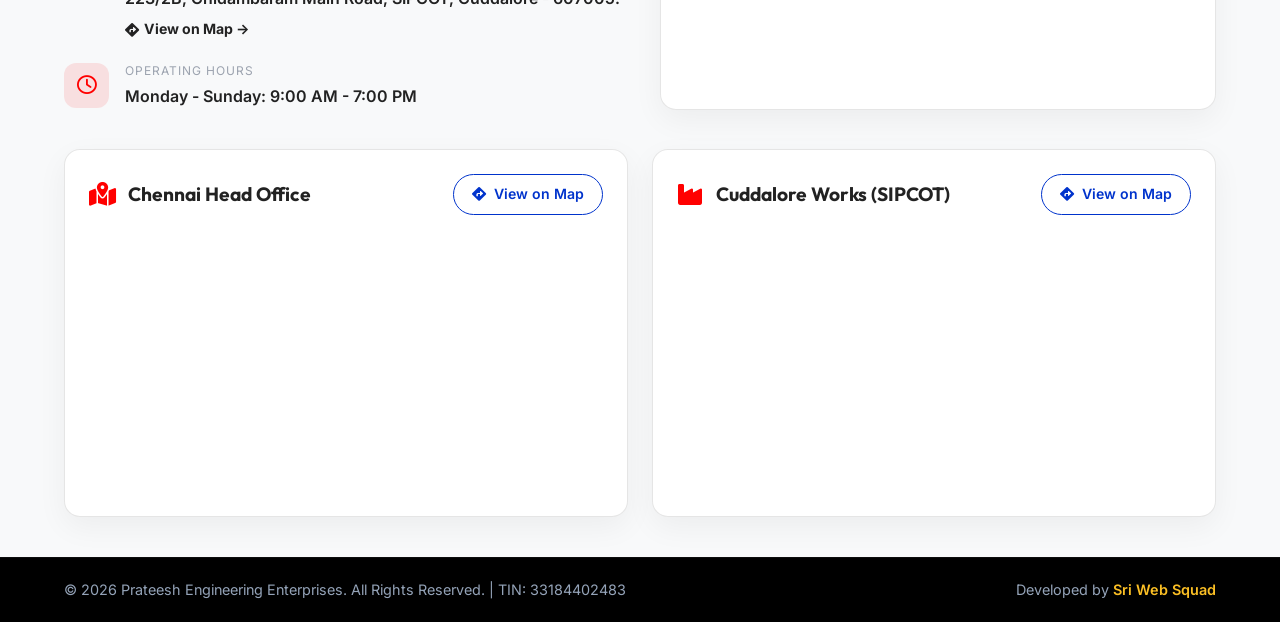
==== commit 84dbf449: "Organize project: move favicon and icon files into photos/logo and update HTML/manifest references" ====
--- a/index.html
+++ b/index.html
@@ -67,8 +67,8 @@
       "@type": "LocalBusiness",
       "name": "Prateesh Engineering Enterprises",
       "url": "https://prateeshengineeringenterprises.com/",
-      "logo": "https://prateeshengineeringenterprises.com/favicon-192x192.png",
-      "image": "https://prateeshengineeringenterprises.com/favicon-512x512.png",
+      "logo": "https://prateeshengineeringenterprises.com/photos/logo/favicon-192x192.png",
+      "image": "https://prateeshengineeringenterprises.com/photos/logo/favicon-512x512.png",
       "description": "ISO 9001:2015 certified mechanical engineering company dealing with industrial fabrication, storage tanks, pressure vessels, piping, and heavy equipment erection.",
       "telephone": "+91-9597000189",
       "email": "prateeshengineering@yahoo.co.in",
@@ -111,12 +111,12 @@
     <link rel="stylesheet" href="style.css">
 
     <!-- Favicon & Touch Icons (Google Search 48px multiple, iOS, Android, Desktop) -->
-    <link rel="icon" type="image/x-icon" href="favicon.ico">
-    <link rel="shortcut icon" type="image/x-icon" href="favicon.ico">
-    <link rel="icon" type="image/png" sizes="48x48" href="favicon-48x48.png">
-    <link rel="icon" type="image/png" sizes="96x96" href="favicon-96x96.png">
-    <link rel="icon" type="image/png" sizes="192x192" href="favicon-192x192.png">
-    <link rel="apple-touch-icon" sizes="180x180" href="apple-touch-icon.png">
+    <link rel="icon" type="image/x-icon" href="photos/logo/favicon.ico">
+    <link rel="shortcut icon" type="image/x-icon" href="photos/logo/favicon.ico">
+    <link rel="icon" type="image/png" sizes="48x48" href="photos/logo/favicon-48x48.png">
+    <link rel="icon" type="image/png" sizes="96x96" href="photos/logo/favicon-96x96.png">
+    <link rel="icon" type="image/png" sizes="192x192" href="photos/logo/favicon-192x192.png">
+    <link rel="apple-touch-icon" sizes="180x180" href="photos/logo/apple-touch-icon.png">
     <link rel="manifest" href="site.webmanifest">
 
     <link href="https://fonts.googleapis.com/css2?family=Inter:wght@300;400;600;700&family=Outfit:wght@400;600;800&display=swap" rel="stylesheet">
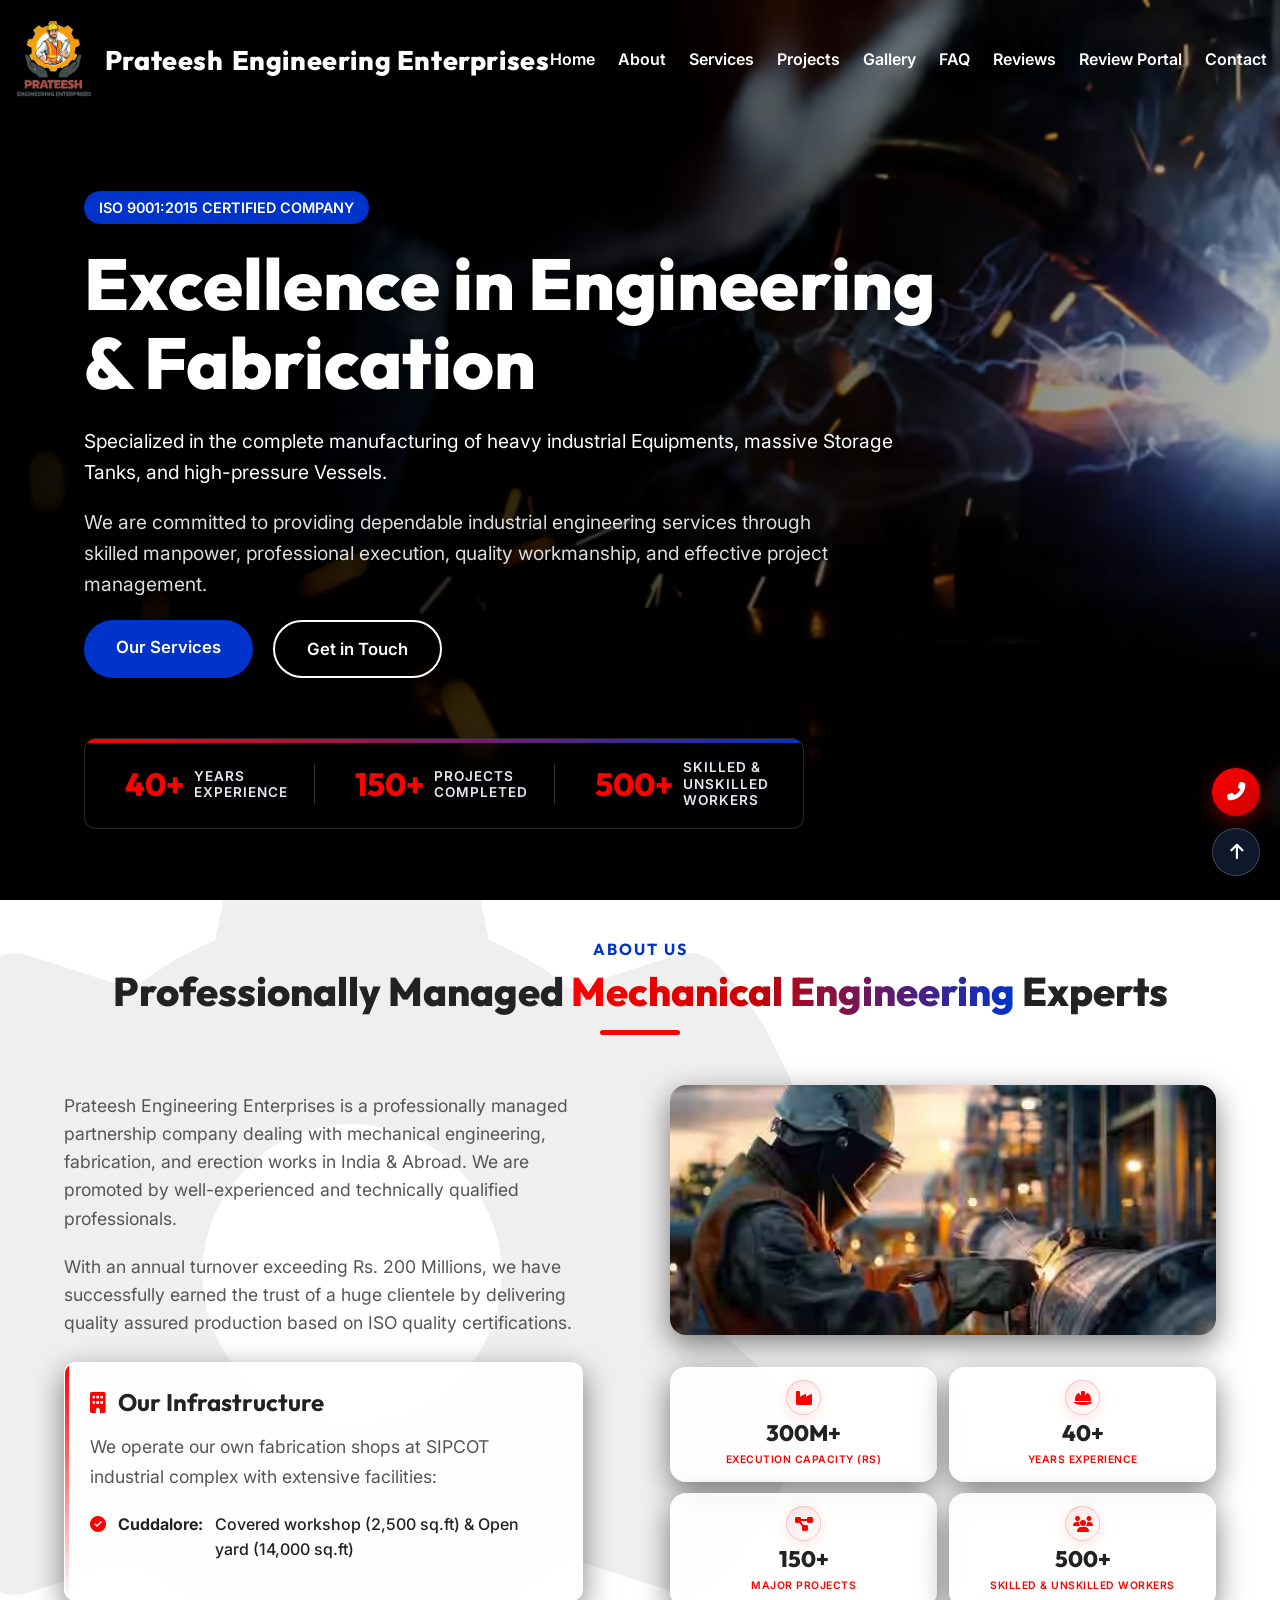
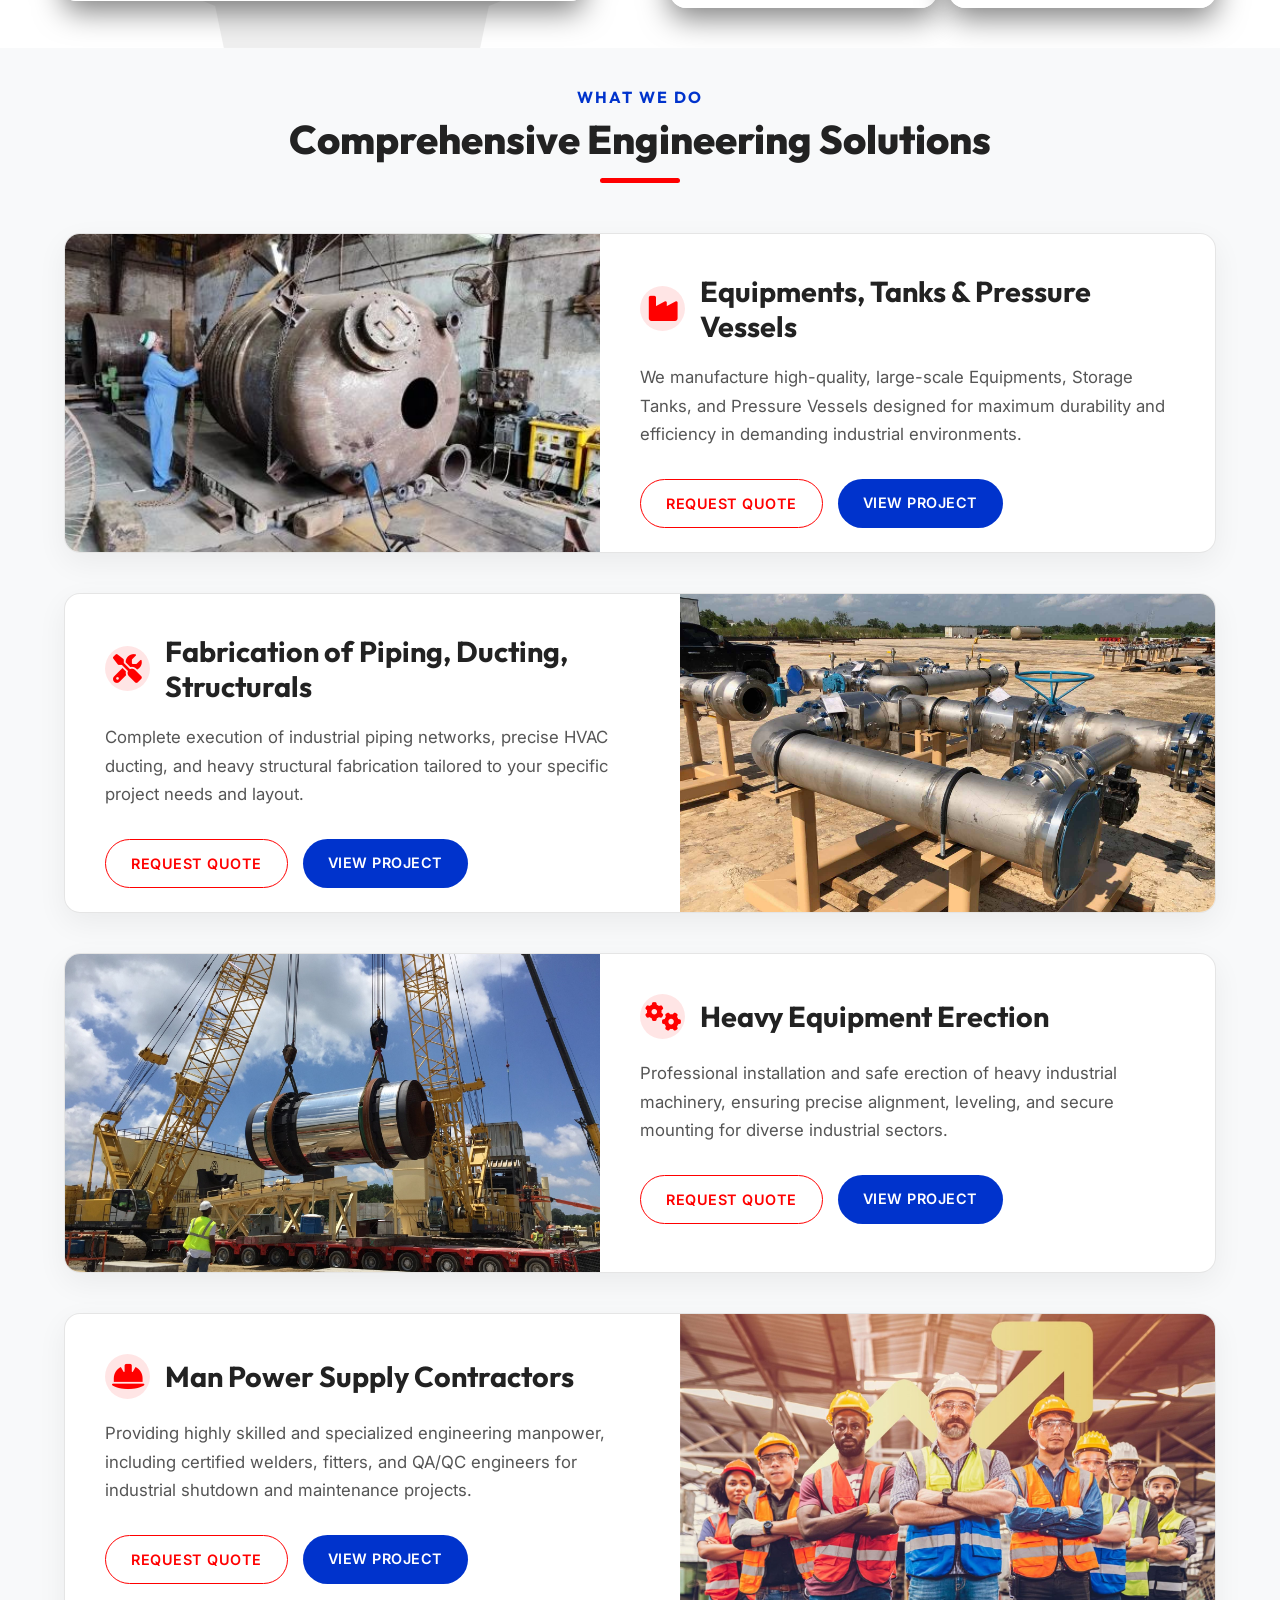
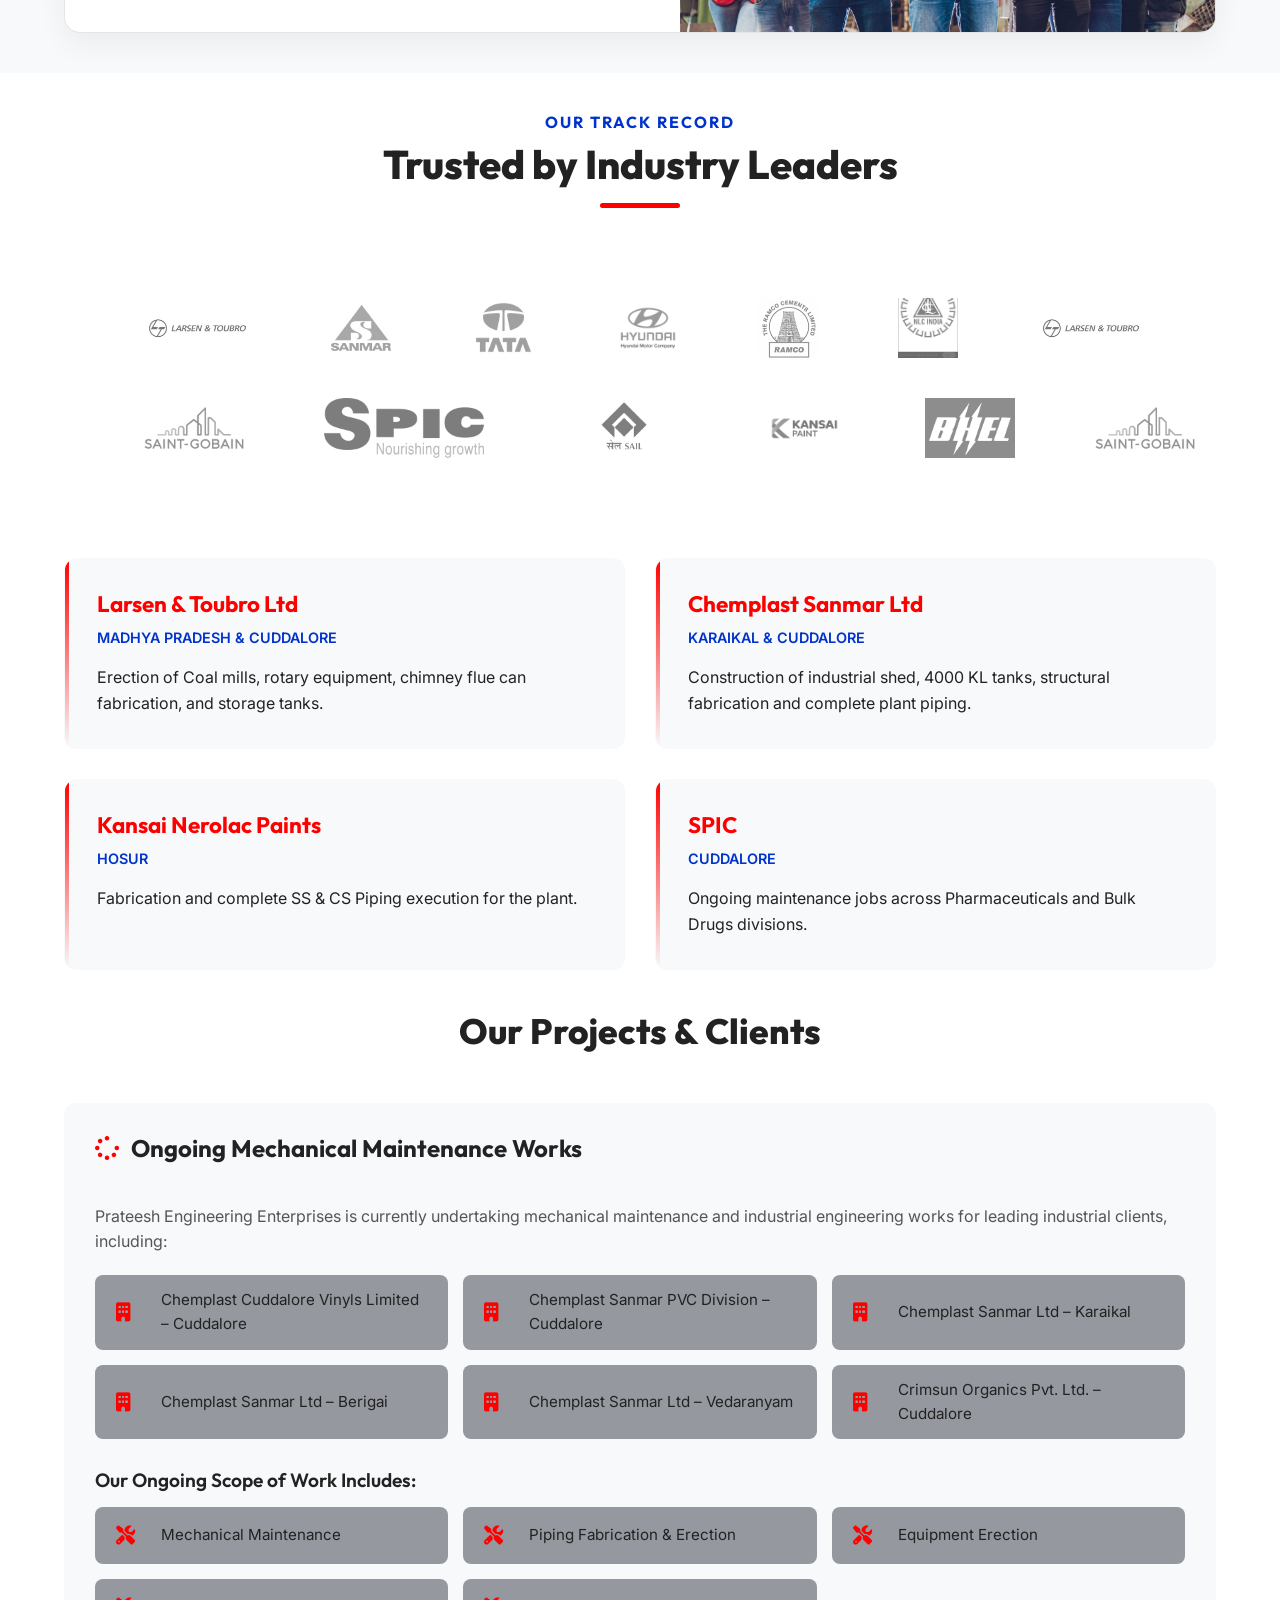
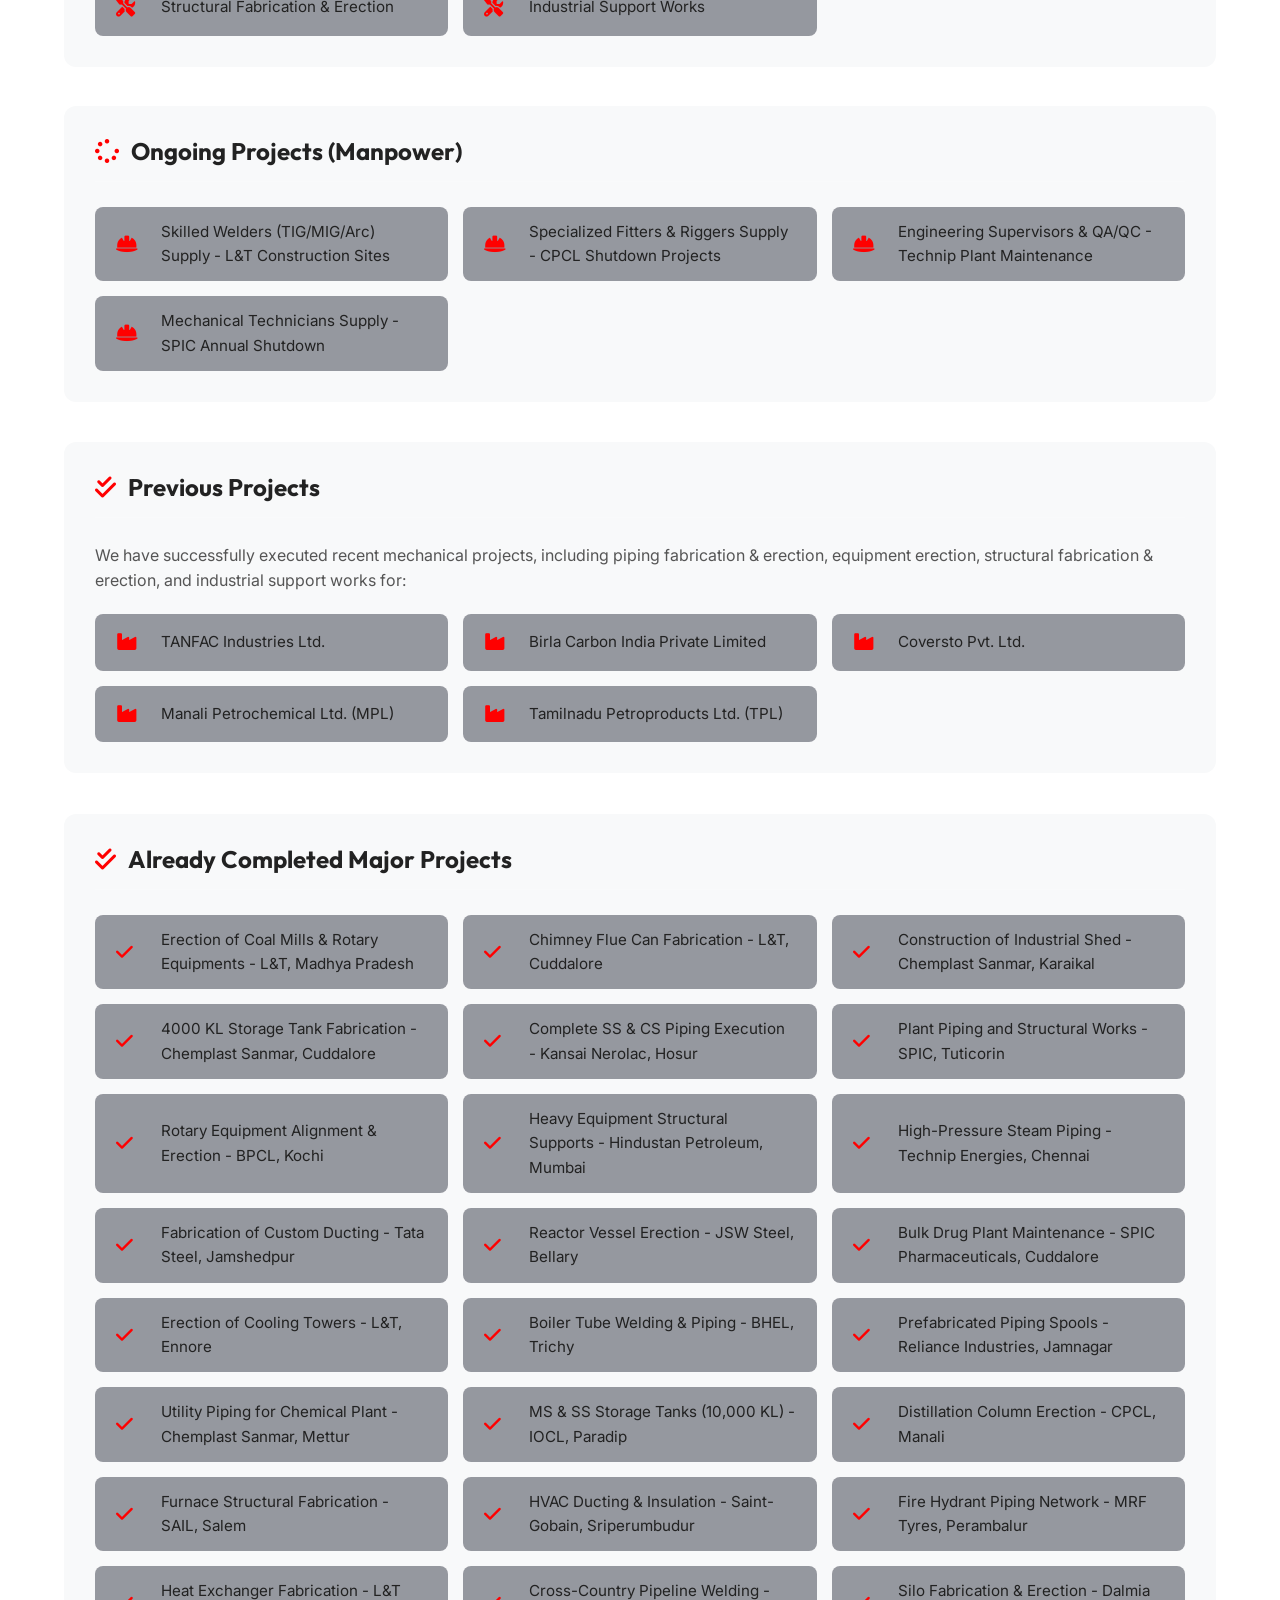
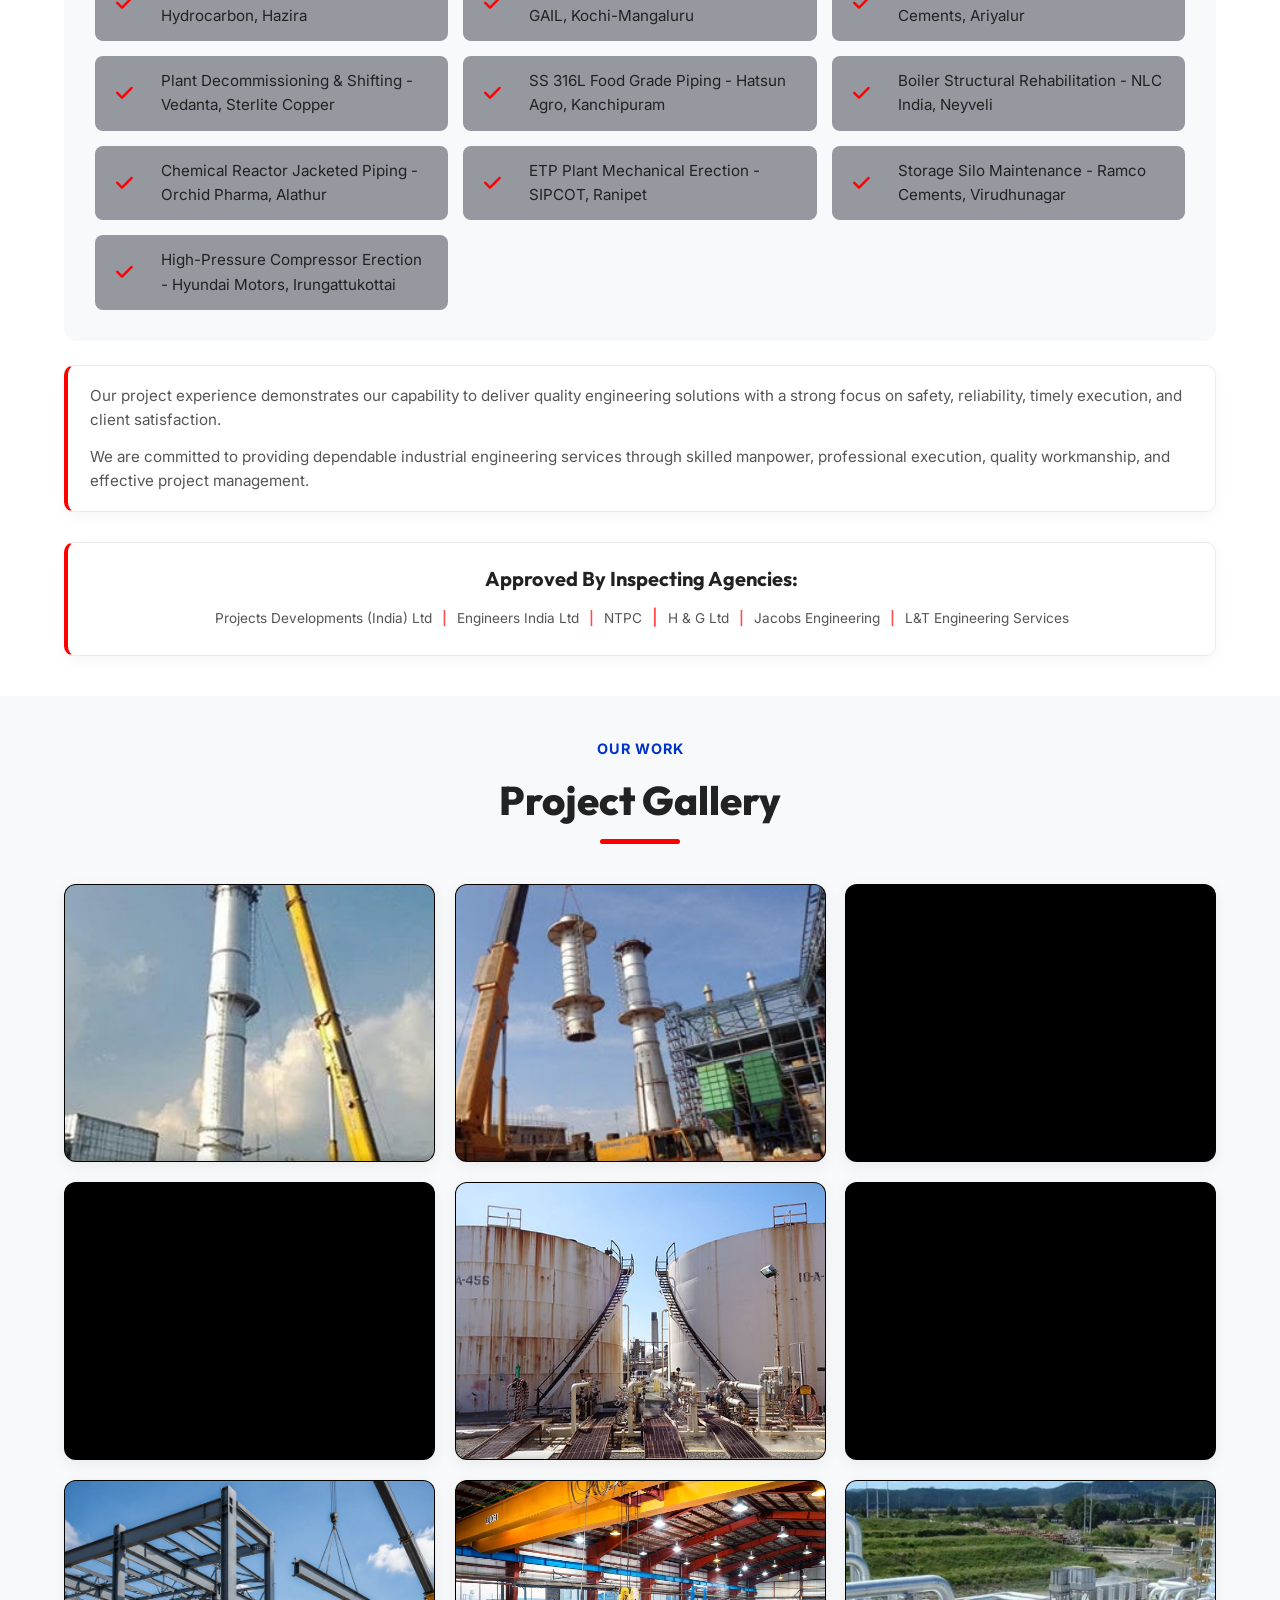
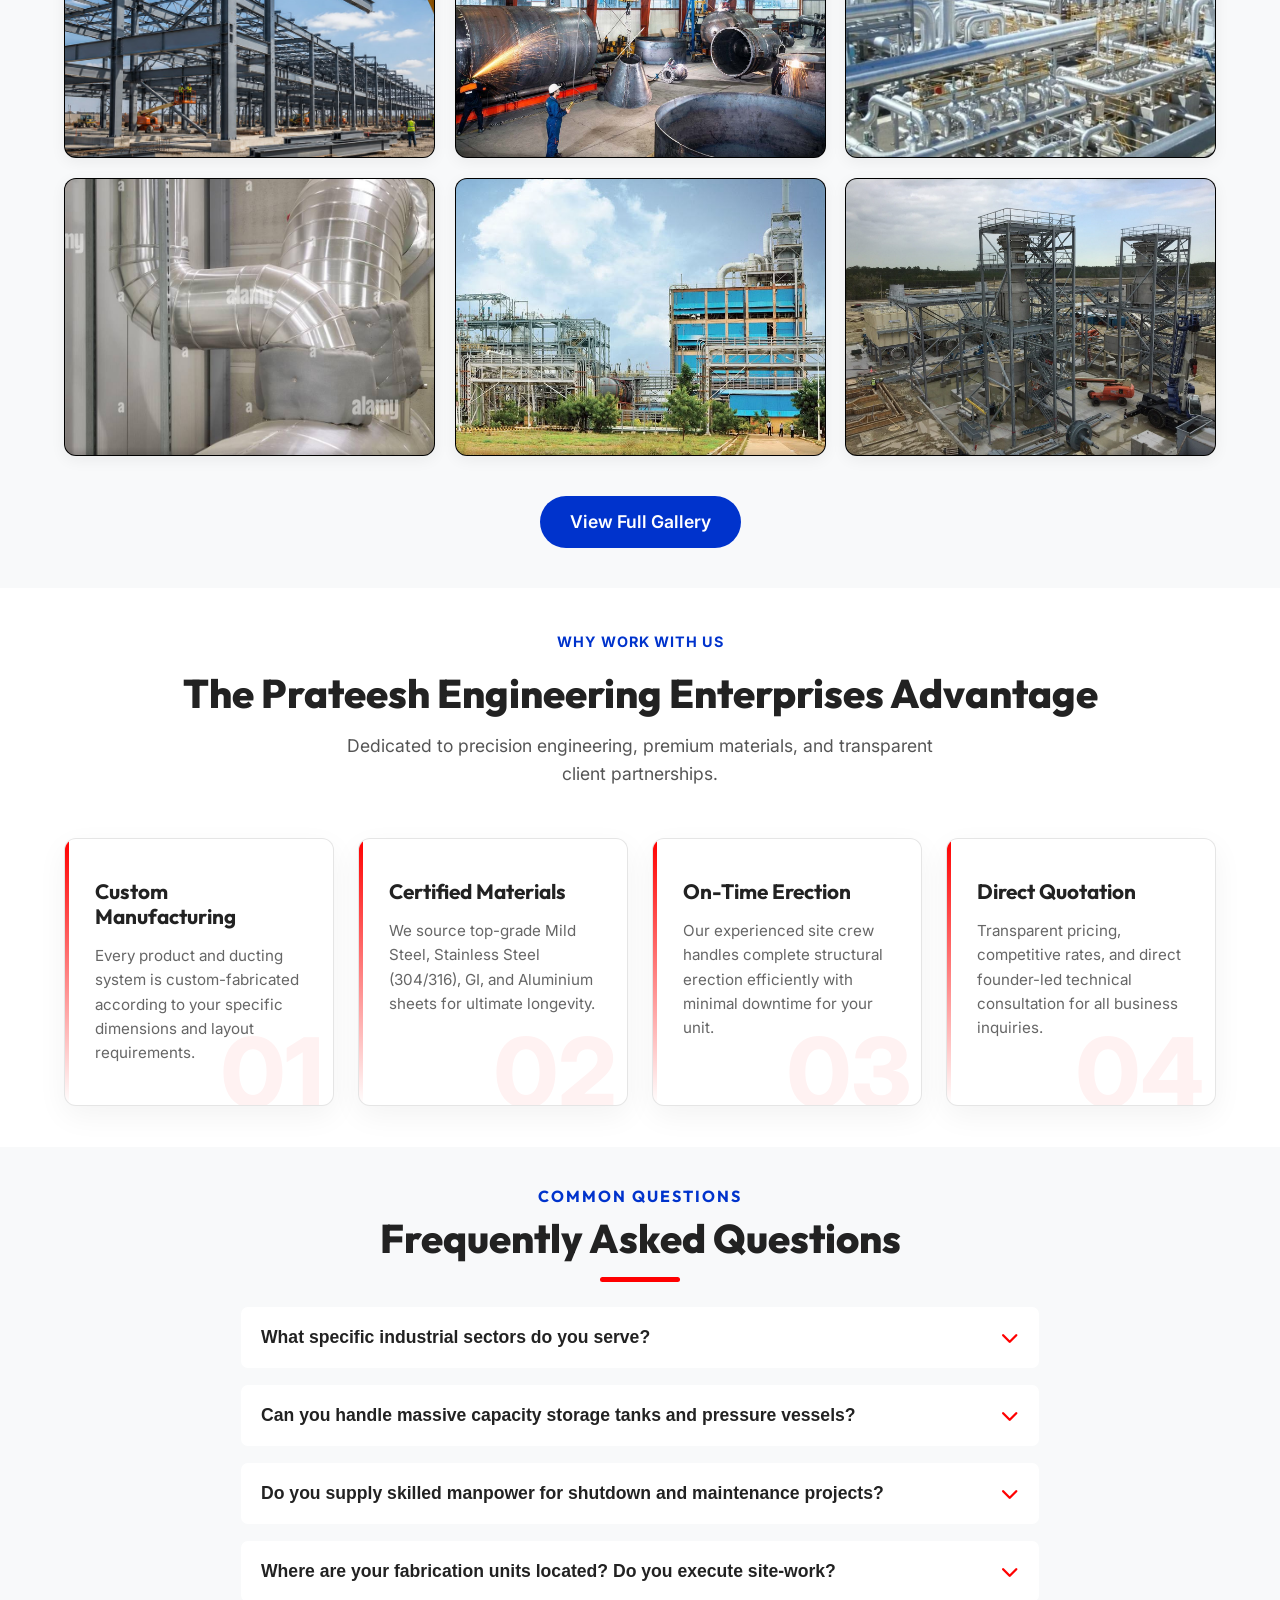
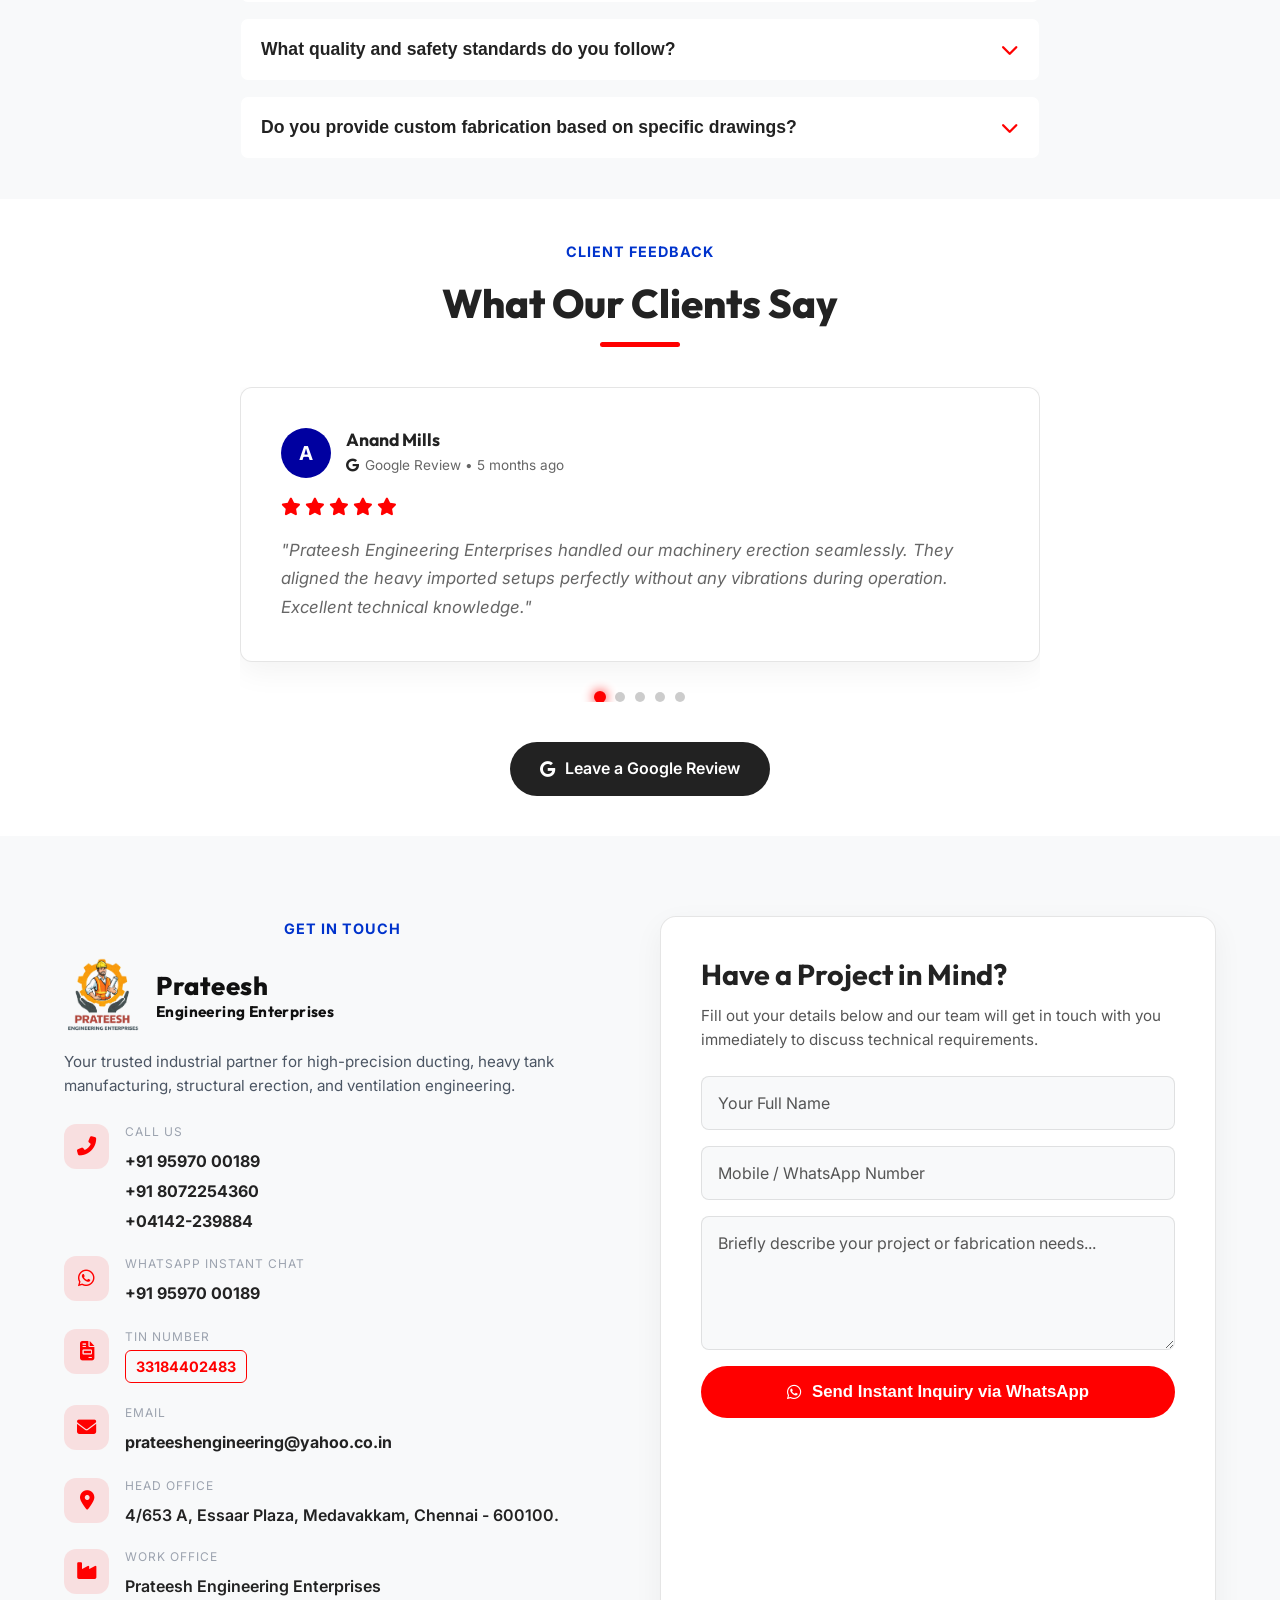
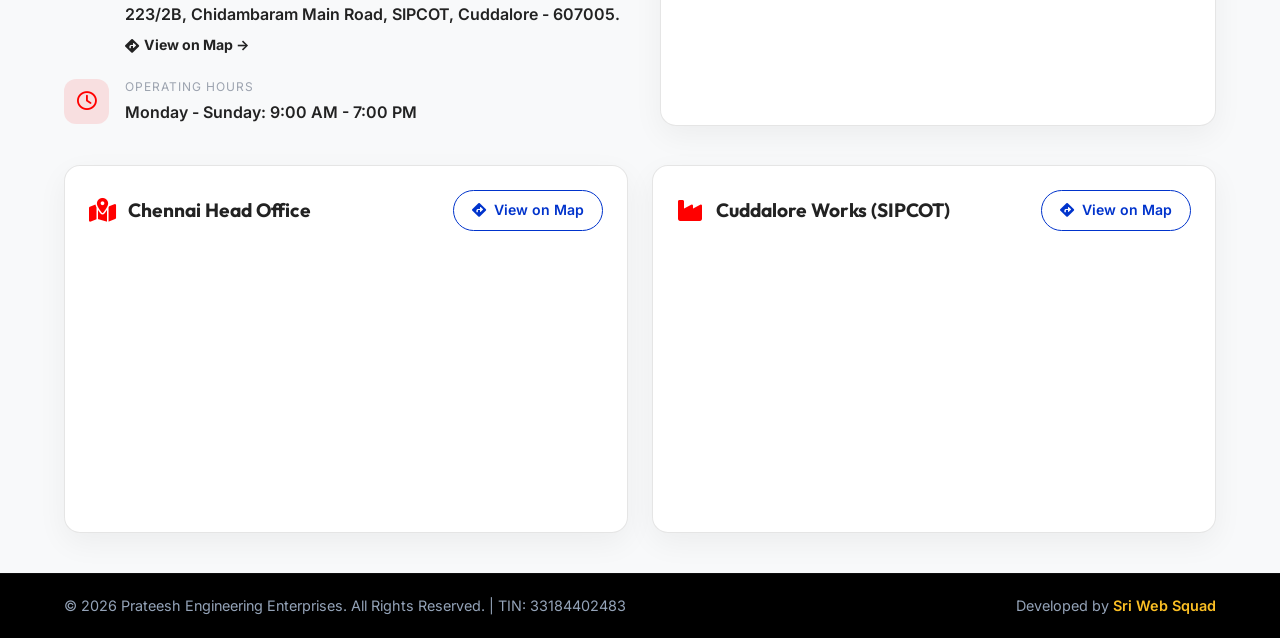
==== commit b52994c0: "Remove Dedicated Review Portal button from homepage and circular buttons from gallery navbar as requ" ====
--- a/index.html
+++ b/index.html
@@ -785,14 +785,9 @@
                 </div>
             </div>
             
-            <div class="review-cta-group">
-                <a href="review.html" class="btn-leave-review btn-portal">
-                    <i class="fas fa-qrcode"></i> Dedicated Review Portal &amp; NFC
-                </a>
-                <a href="https://www.google.com/search?q=prateesh+engineering+enterprises+cuddalore&sca_esv=f4023a036866ecd5&sxsrf=APpeQntCjEsfVux8wKHzkiDQ88dlDmpdkg%3A1791707765737&ei=dUrLas2nLMKahvcPoOScwQs&biw=1536&bih=730&oq=prat+engineering+cuddalore&gs_lp=[base64]&sclient=gws-wiz-serp" target="_blank" rel="noopener noreferrer" class="btn-leave-review">
-                    <i class="fab fa-google"></i> Leave a Google Review
-                </a>
-            </div>
+            <a href="https://www.google.com/search?q=prateesh+engineering+enterprises+cuddalore&sca_esv=f4023a036866ecd5&sxsrf=APpeQntCjEsfVux8wKHzkiDQ88dlDmpdkg%3A1791707765737&ei=dUrLas2nLMKahvcPoOScwQs&biw=1536&bih=730&oq=prat+engineering+cuddalore&gs_lp=[base64]&sclient=gws-wiz-serp" target="_blank" rel="noopener noreferrer" class="btn-leave-review">
+                <i class="fab fa-google"></i> Leave a Google Review
+            </a>
         </div>
     </section>
 
--- a/style.css
+++ b/style.css
@@ -1299,24 +1299,184 @@
     font-size: 1.1rem;
 }
 
-/* Full Project Gallery Dedicated Page Styles (gallery.html) */
+/* ==========================================================================
+   Full Project Gallery Dedicated Page Styles (gallery.html)
+   ========================================================================== */
+.gallery-navbar {
+    position: sticky;
+    top: 0;
+    left: 0;
+    width: 100%;
+    z-index: 1000;
+    background: rgba(255, 255, 255, 0.96);
+    backdrop-filter: blur(14px);
+    -webkit-backdrop-filter: blur(14px);
+    border-bottom: 1px solid rgba(0, 0, 0, 0.08);
+    box-shadow: 0 4px 20px rgba(0, 0, 0, 0.04);
+    padding: 12px 24px;
+    box-sizing: border-box;
+    transition: all 0.3s ease;
+}
+
+.gallery-nav-container {
+    max-width: 1320px;
+    margin: 0 auto;
+    display: flex;
+    justify-content: space-between;
+    align-items: center;
+    gap: 16px;
+    box-sizing: border-box;
+}
+
+.gallery-brand {
+    display: flex;
+    align-items: center;
+    gap: 12px;
+    text-decoration: none;
+    min-width: 0;
+    transition: transform 0.2s ease;
+}
+
+.gallery-brand:hover {
+    transform: translateY(-1px);
+}
+
+.gallery-brand-logo {
+    width: 48px;
+    height: 48px;
+    aspect-ratio: 1 / 1;
+    object-fit: contain;
+    flex-shrink: 0;
+}
+
+.gallery-brand-text {
+    display: flex;
+    flex-direction: column;
+    min-width: 0;
+}
+
+.gallery-brand-title {
+    font-family: 'Outfit', -apple-system, BlinkMacSystemFont, sans-serif;
+    font-size: 1.35rem;
+    font-weight: 800;
+    color: #0f172a;
+    line-height: 1.1;
+    letter-spacing: 0.3px;
+}
+
+.gallery-brand-tagline {
+    font-family: 'Inter', -apple-system, BlinkMacSystemFont, sans-serif;
+    font-size: 0.72rem;
+    font-weight: 700;
+    color: #e60000;
+    letter-spacing: 0.8px;
+    text-transform: uppercase;
+    white-space: nowrap;
+}
+
+.gallery-nav-actions {
+    display: flex;
+    align-items: center;
+    gap: 10px;
+    flex-shrink: 0;
+}
+
+.gallery-nav-btn {
+    display: inline-flex;
+    align-items: center;
+    gap: 8px;
+    padding: 9px 18px;
+    border-radius: 50px;
+    font-family: 'Inter', -apple-system, BlinkMacSystemFont, sans-serif;
+    font-size: 0.88rem;
+    font-weight: 600;
+    text-decoration: none;
+    transition: all 0.25s cubic-bezier(0.16, 1, 0.3, 1);
+    cursor: pointer;
+    white-space: nowrap;
+}
+
+.gallery-nav-btn.btn-home {
+    background: #ffffff;
+    color: #0f172a;
+    border: 1.5px solid #e2e8f0;
+    box-shadow: 0 2px 4px rgba(0, 0, 0, 0.03);
+}
+
+.gallery-nav-btn.btn-home:hover {
+    background: #0033cc;
+    color: #ffffff;
+    border-color: #0033cc;
+    transform: translateY(-1px);
+    box-shadow: 0 4px 14px rgba(0, 51, 204, 0.25);
+}
+
+.gallery-nav-btn.btn-home i {
+    transition: transform 0.2s ease;
+}
+
+.gallery-nav-btn.btn-home:hover i {
+    transform: translateX(-3px);
+}
+
+
+.gallery-breadcrumb {
+    display: inline-flex;
+    align-items: center;
+    gap: 8px;
+    padding: 6px 16px;
+    border-radius: 30px;
+    background: #f1f5f9;
+    font-size: 0.82rem;
+    font-weight: 600;
+    color: #64748b;
+    margin-bottom: 18px;
+    border: 1px solid #e2e8f0;
+}
+
+.gallery-breadcrumb a {
+    color: #0033cc;
+    text-decoration: none;
+    display: inline-flex;
+    align-items: center;
+    gap: 6px;
+    transition: color 0.2s ease;
+}
+
+.gallery-breadcrumb a:hover {
+    color: #1d4ed8;
+    text-decoration: underline;
+}
+
+.gallery-breadcrumb .breadcrumb-separator {
+    font-size: 0.65rem;
+    color: #94a3b8;
+}
+
+.gallery-breadcrumb span {
+    color: #1e293b;
+}
+
 .service-page-header {
-    padding: 95px 0 35px;
+    padding: 45px 20px 25px;
     background-color: var(--bg-main, #ffffff);
     text-align: center;
 }
 
 .service-page-header h1 {
-    font-size: 3rem;
+    font-size: 2.75rem;
     color: var(--text-main);
-    margin-bottom: 20px;
+    margin-bottom: 14px;
+    font-weight: 800;
+    letter-spacing: -0.5px;
 }
 
 .service-page-header p {
     color: var(--text-muted);
-    font-size: 1.2rem;
+    font-size: 1.12rem;
     max-width: 800px;
     margin: 0 auto;
+    line-height: 1.6;
 }
 
 .gallery-grid-wrapper {
@@ -1328,150 +1488,6 @@
     padding-top: 40px;
     margin-bottom: 20px;
     text-align: center;
-}
-
-.back-btn {
-    display: inline-flex;
-    align-items: center;
-    gap: 8px;
-    margin-top: 30px;
-    color: #ffffff;
-    background: var(--secondary);
-    padding: 12px 28px;
-    border-radius: 50px;
-    text-decoration: none;
-    font-weight: 600;
-    transition: all 0.3s ease;
-}
-
-.back-btn:hover {
-    background: var(--secondary-hover);
-    transform: translateY(-2px);
-    color: #ffffff;
-    box-shadow: 0 8px 20px rgba(0, 51, 204, 0.25);
-}
-
-.navbar.gallery-navbar {
-    padding: 14px 32px !important;
-    top: 15px !important;
-    width: 96% !important;
-    max-width: 1320px !important;
-    left: 50% !important;
-    transform: translateX(-50%) !important;
-    border-radius: 50px !important;
-    background-color: rgba(255, 255, 255, 0.98) !important;
-    backdrop-filter: blur(12px) !important;
-    -webkit-backdrop-filter: blur(12px) !important;
-    box-shadow: 0 14px 40px rgba(0, 0, 0, 0.16), 0 2px 8px rgba(0, 0, 0, 0.08) !important;
-    border: 2px solid #111111 !important;
-    display: flex !important;
-    justify-content: space-between !important;
-    align-items: center !important;
-}
-
-.gallery-navbar .logo-link {
-    display: flex !important;
-    align-items: center !important;
-    gap: 10px !important;
-}
-
-.gallery-navbar .logo-img,
-.gallery-navbar .logo-svg {
-    width: 60px !important;
-    height: 60px !important;
-    aspect-ratio: 1 / 1 !important;
-    object-fit: contain !important;
-    border-radius: 0 !important;
-    padding: 0 !important;
-    background: transparent !important;
-    box-shadow: none !important;
-    border: none !important;
-    flex-shrink: 0 !important;
-}
-
-.gallery-navbar .logo-text h1,
-.gallery-navbar .logo-text .logo-heading {
-    font-size: 1.68rem !important;
-    font-weight: 800 !important;
-    color: #111111 !important;
-    letter-spacing: 0.5px !important;
-    margin: 0 !important;
-    line-height: 1.1 !important;
-    display: flex !important;
-    align-items: baseline !important;
-    gap: 8px !important;
-    white-space: nowrap !important;
-}
-
-.gallery-navbar .logo-text h1 span,
-.gallery-navbar .logo-text .logo-heading span {
-    font-size: 1.68rem !important;
-    font-weight: 800 !important;
-    color: #111111 !important;
-    letter-spacing: 0.5px !important;
-    display: inline !important;
-    white-space: nowrap !important;
-}
-
-.gallery-navbar .nav-links {
-    position: static !important;
-    height: auto !important;
-    width: auto !important;
-    background: transparent !important;
-    box-shadow: none !important;
-    border: none !important;
-    padding: 0 !important;
-    display: flex !important;
-    flex-direction: row !important;
-    align-items: center !important;
-    margin: 0 !important;
-}
-
-.gallery-navbar .nav-links li {
-    list-style: none !important;
-    margin: 0 !important;
-    padding: 0 !important;
-}
-
-.gallery-navbar .nav-links a {
-    display: inline-flex !important;
-    align-items: center !important;
-    gap: 8px !important;
-    padding: 8px 18px !important;
-    border-radius: 50px !important;
-    background: #f8fafc !important;
-    color: #1e293b !important;
-    font-size: 0.88rem !important;
-    font-weight: 700 !important;
-    text-decoration: none !important;
-    border: 1px solid #e2e8f0 !important;
-    transition: all 0.25s ease !important;
-    transform: none !important;
-    box-shadow: 0 2px 6px rgba(0, 0, 0, 0.04) !important;
-}
-
-.gallery-navbar .nav-links a i {
-    display: inline-block !important;
-    font-size: 0.82rem;
-    color: var(--primary);
-    transition: transform 0.2s ease;
-}
-
-.gallery-navbar .nav-links a:hover {
-    background: var(--primary) !important;
-    color: #ffffff !important;
-    border-color: var(--primary) !important;
-    box-shadow: 0 4px 14px rgba(255, 0, 0, 0.28) !important;
-    transform: translateY(-1px) !important;
-}
-
-.gallery-navbar .nav-links a:hover i {
-    color: #ffffff !important;
-    transform: translateX(-3px);
-}
-
-.gallery-navbar .nav-links a::after {
-    display: none !important;
 }
 
 /* ==========================================================================
@@ -1793,29 +1809,6 @@
     transform: translateY(-2px);
 }
 
-.review-cta-group {
-    display: flex;
-    justify-content: center;
-    align-items: center;
-    flex-wrap: wrap;
-    gap: 16px;
-    margin-top: 24px;
-}
-
-.review-cta-group .btn-leave-review {
-    margin-top: 0;
-}
-
-.btn-leave-review.btn-portal {
-    background: linear-gradient(135deg, #0033cc 0%, #1d68fe 100%);
-    box-shadow: 0 4px 15px rgba(29, 104, 254, 0.35);
-}
-
-.btn-leave-review.btn-portal:hover {
-    background: linear-gradient(135deg, #1d68fe 0%, #2563eb 100%);
-    box-shadow: 0 6px 20px rgba(29, 104, 254, 0.55);
-    transform: translateY(-2px);
-}
 
 /* ==========================================================================
    12. CONTACT & MAP SECTION (Contact Info, Stack, Form, Map Cards, Map Iframes)
@@ -2974,60 +2967,83 @@
     }
 
     /* Dedicated Gallery Page Mobile Navbar */
-    .navbar.gallery-navbar {
-        padding: 6px 14px !important;
-        top: 8px !important;
-        width: 95% !important;
-        border-radius: 35px !important;
-    }
-
-    .gallery-navbar .logo-img,
-    .gallery-navbar .logo-svg {
-        width: 48px !important;
-        height: 48px !important;
+    .gallery-navbar {
+        padding: 8px 14px !important;
+        position: sticky !important;
+        top: 0 !important;
+        left: 0 !important;
+        width: 100% !important;
         border-radius: 0 !important;
-        background: transparent !important;
-    }
-
-    .gallery-navbar .logo-text h1 {
-        font-size: clamp(1.24rem, 5.2vw, 1.4rem) !important;
-        display: flex !important;
-        flex-direction: column !important;
-        align-items: flex-start !important;
-        gap: 0 !important;
-        white-space: nowrap !important;
-        color: #111111 !important;
-        line-height: 1.1 !important;
+        border: none !important;
+        border-bottom: 1px solid rgba(0, 0, 0, 0.08) !important;
+        box-shadow: 0 2px 10px rgba(0, 0, 0, 0.05) !important;
+        background: rgba(255, 255, 255, 0.98) !important;
+        transform: none !important;
+    }
+
+    .gallery-nav-container {
+        gap: 8px !important;
+    }
+
+    .gallery-brand {
+        gap: 8px !important;
+    }
+
+    .gallery-brand-logo {
+        width: 38px !important;
+        height: 38px !important;
+    }
+
+    .gallery-brand-text {
+        max-width: 150px;
+    }
+
+    .gallery-brand-title {
+        font-size: 1.08rem !important;
+        letter-spacing: 0.2px !important;
+    }
+
+    .gallery-brand-tagline {
+        font-size: 0.62rem !important;
         letter-spacing: 0.4px !important;
-        font-weight: 800 !important;
-    }
-
-    .gallery-navbar .logo-text h1 span {
-        font-size: clamp(0.92rem, 3.1vw, 1.05rem) !important;
-        display: block !important;
-        color: #111111 !important;
-        white-space: nowrap !important;
-        margin-top: 3px !important;
-        font-weight: 800 !important;
-        letter-spacing: 0.4px !important;
-    }
-
-    .gallery-navbar .nav-links a {
-        padding: 6px 12px !important;
+    }
+
+    .gallery-nav-actions {
+        gap: 6px !important;
+    }
+
+    .gallery-nav-btn {
+        padding: 7px 12px !important;
         font-size: 0.8rem !important;
-        gap: 5px !important;
+        gap: 6px !important;
+    }
+
+    .gallery-nav-btn.btn-home {
+        background: #0033cc !important;
+        color: #ffffff !important;
+        border-color: #0033cc !important;
+        font-weight: 700 !important;
+    }
+
+
+    .gallery-breadcrumb {
+        padding: 4px 12px !important;
+        font-size: 0.78rem !important;
+        margin-bottom: 12px !important;
     }
 
     .service-page-header {
-        padding: 85px 16px 25px !important;
+        padding: 30px 16px 20px !important;
     }
 
     .service-page-header h1 {
-        font-size: 1.8rem !important;
+        font-size: 1.85rem !important;
+        margin-bottom: 10px !important;
     }
 
     .service-page-header p {
         font-size: 0.95rem !important;
+        line-height: 1.5 !important;
     }
 
     /* 7. Advantage Mobile */
@@ -3382,4 +3398,36 @@
         padding: 8px 10px !important;
         font-size: 0.9rem !important;
     }
-}
+
+    /* Small Screen Gallery Navbar Optimization */
+    .gallery-brand-text {
+        max-width: 130px;
+    }
+
+    .gallery-brand-title {
+        font-size: 1rem !important;
+    }
+
+    .gallery-brand-tagline {
+        font-size: 0.58rem !important;
+    }
+}
+
+@media (max-width: 360px) {
+    .gallery-brand-tagline {
+        display: none !important;
+    }
+    .gallery-brand-title {
+        font-size: 0.95rem !important;
+    }
+    .gallery-nav-btn.btn-home span {
+        display: none !important;
+    }
+    .gallery-nav-btn.btn-home {
+        width: 34px !important;
+        height: 34px !important;
+        padding: 0 !important;
+        justify-content: center !important;
+        border-radius: 50% !important;
+    }
+}
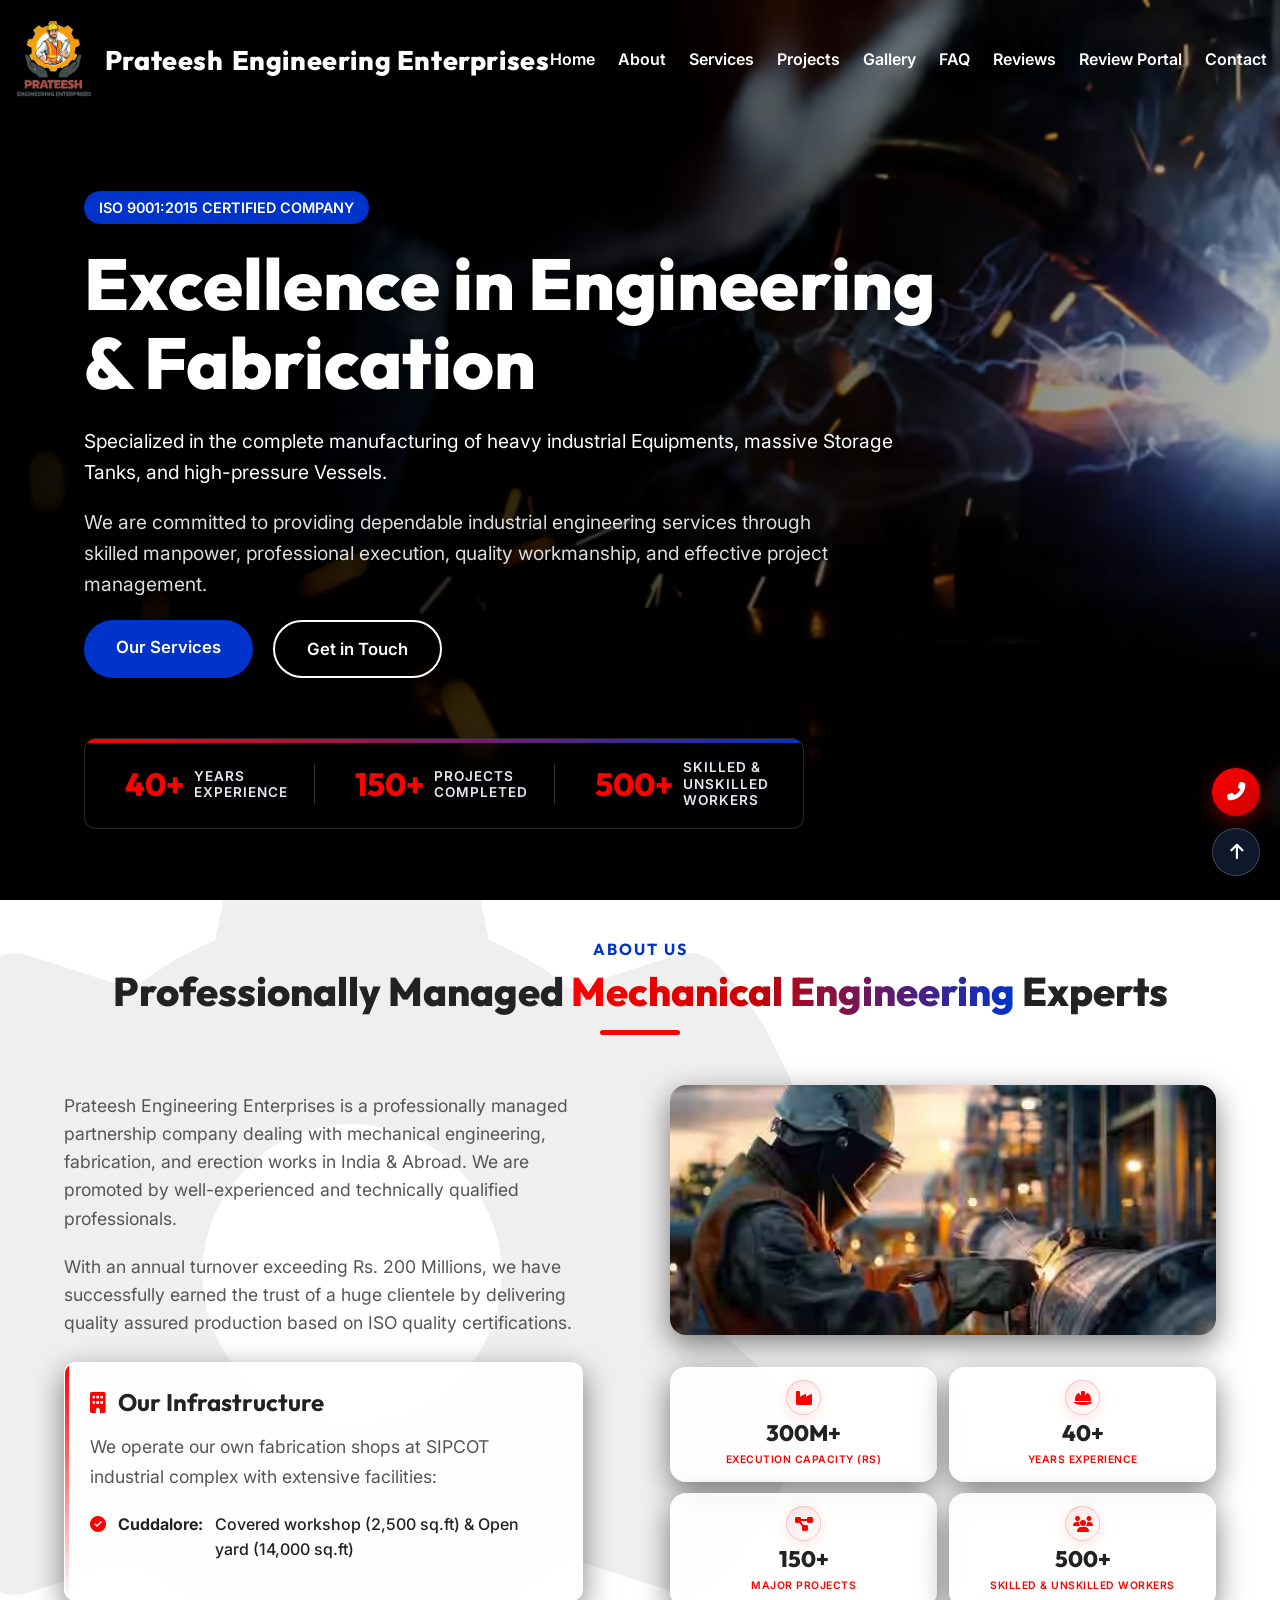
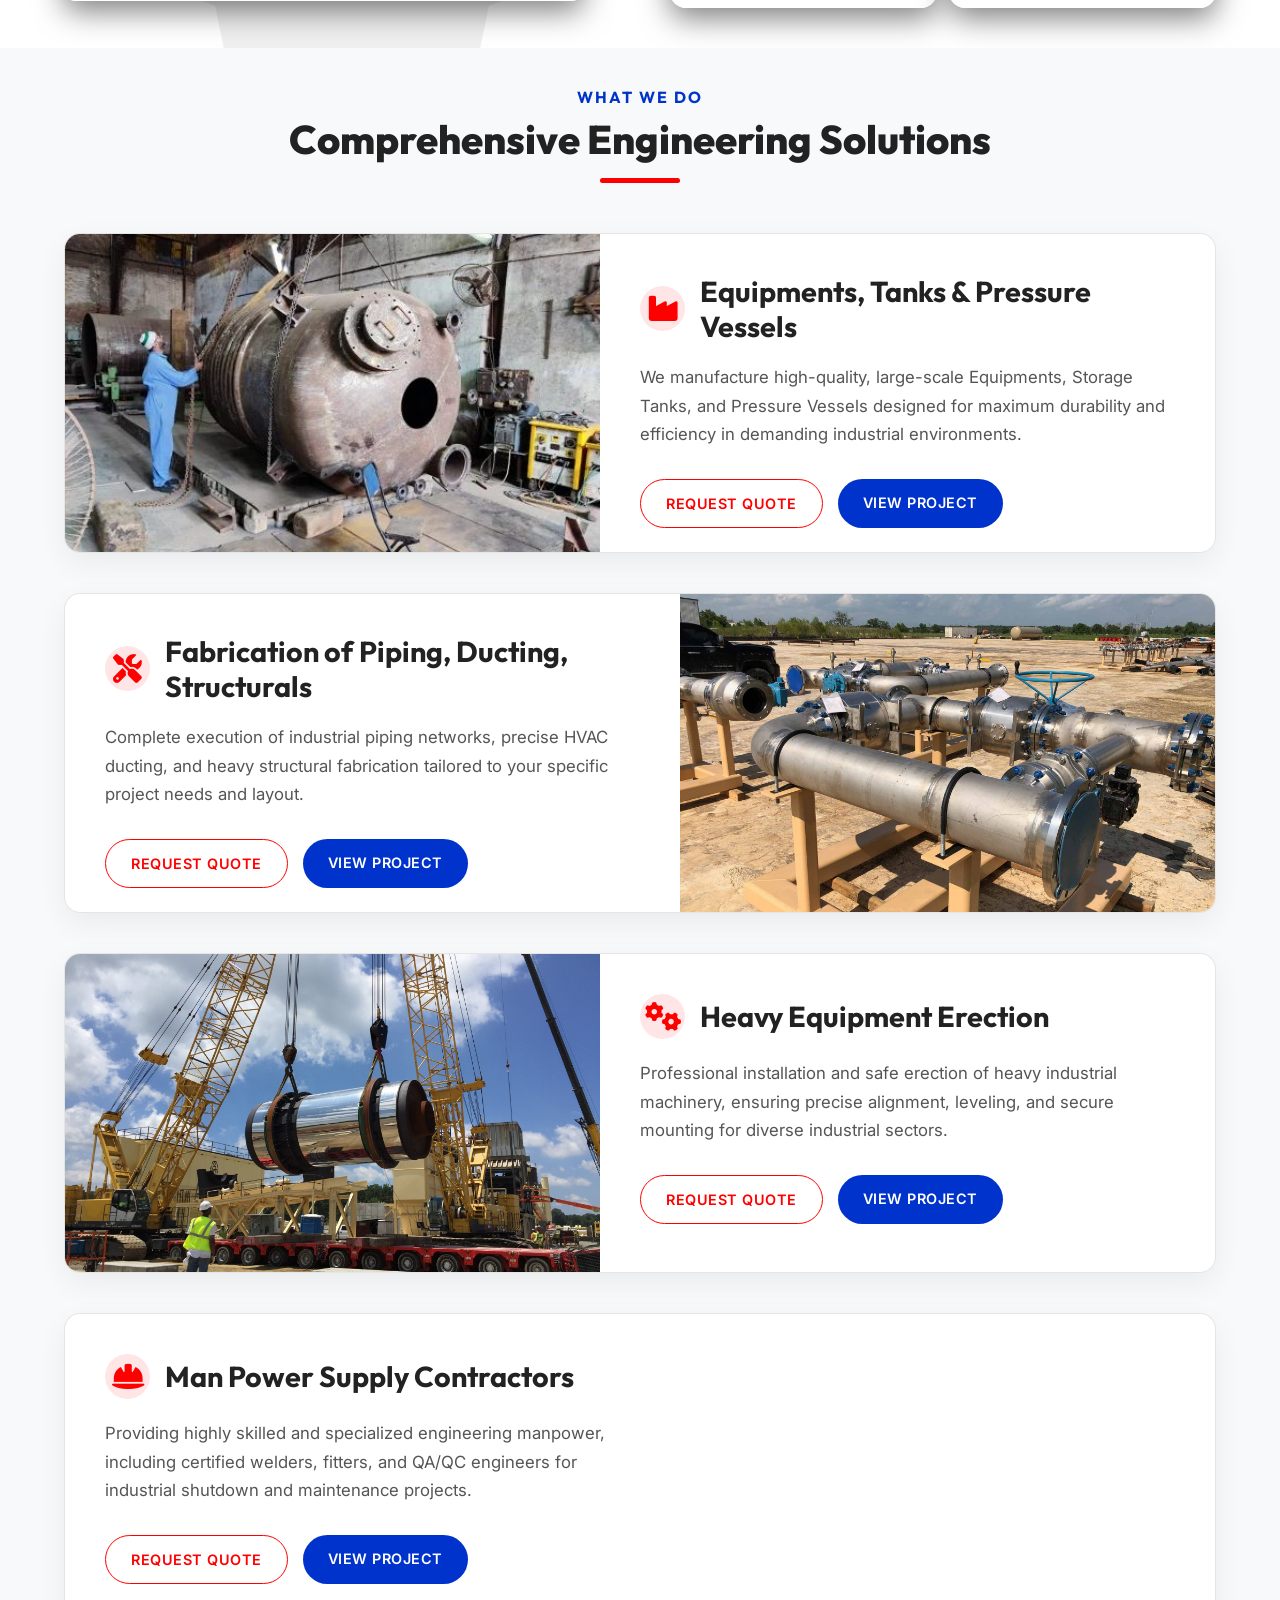
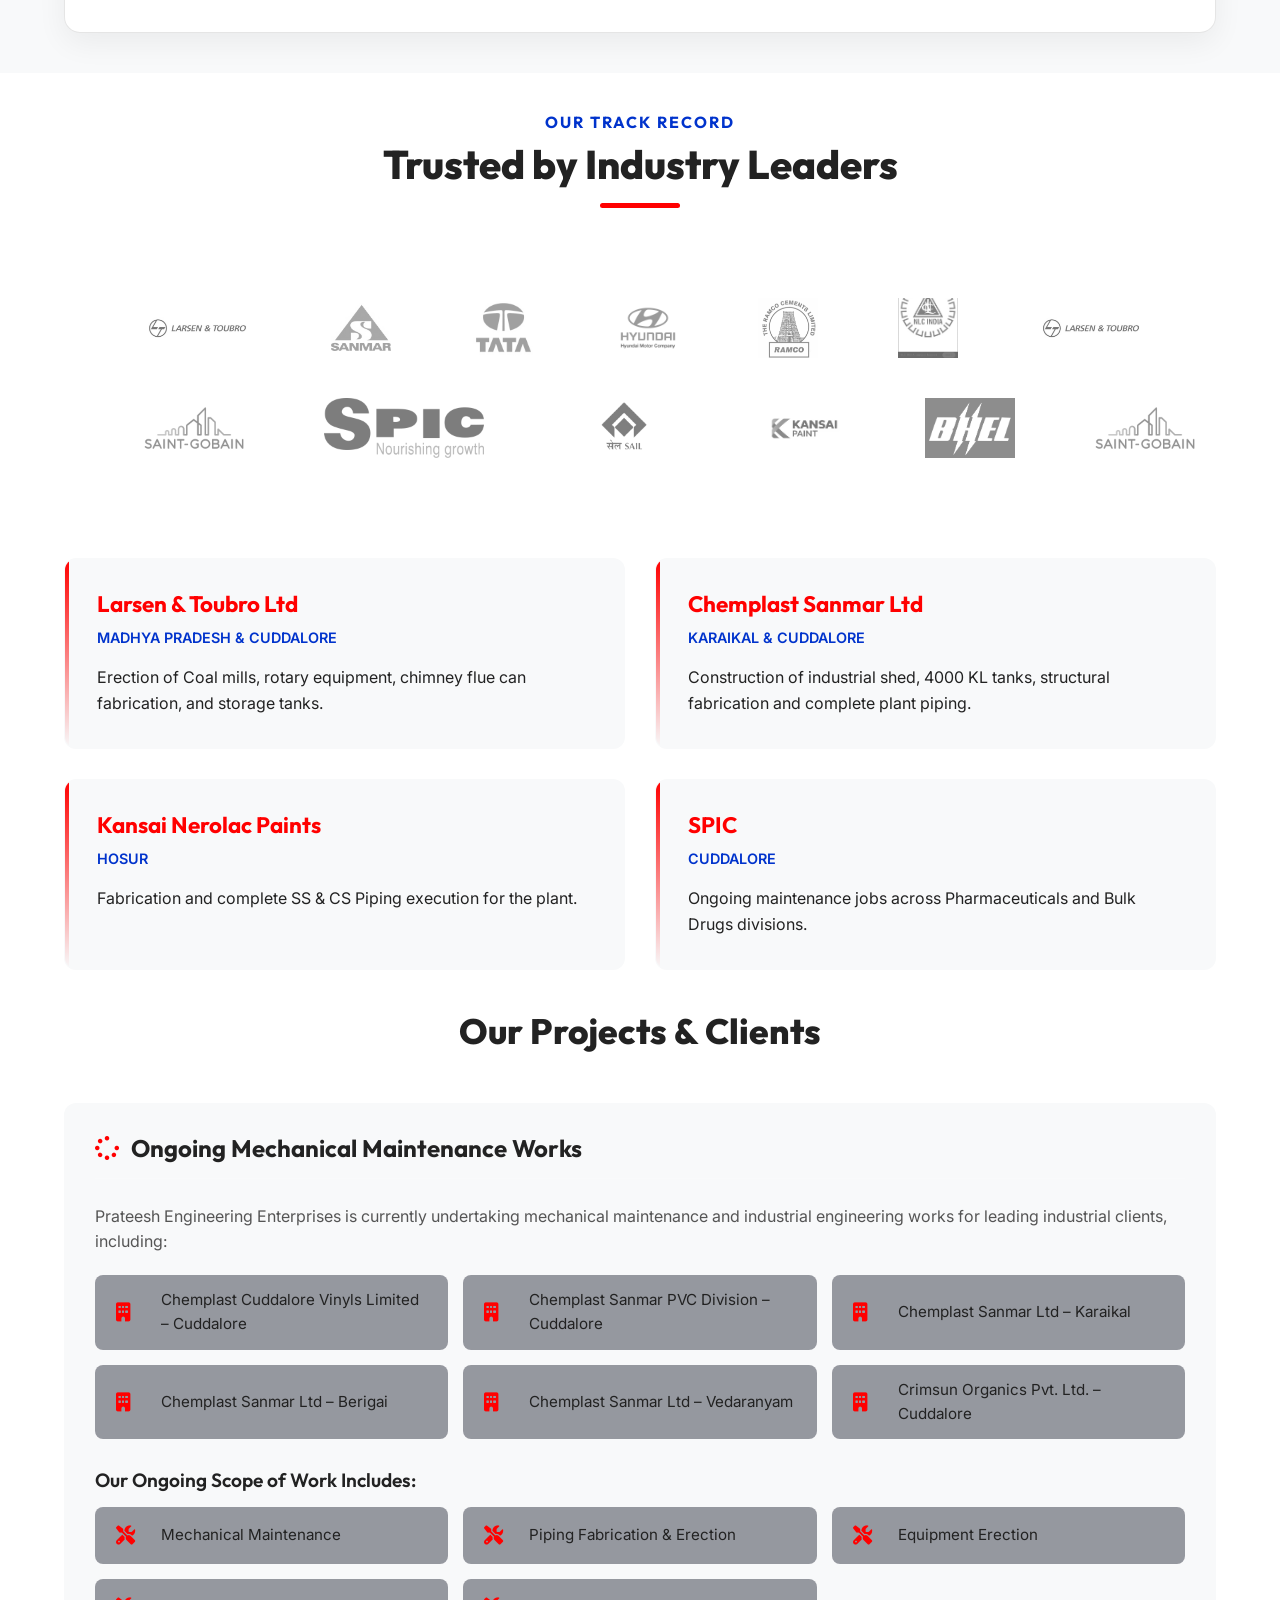
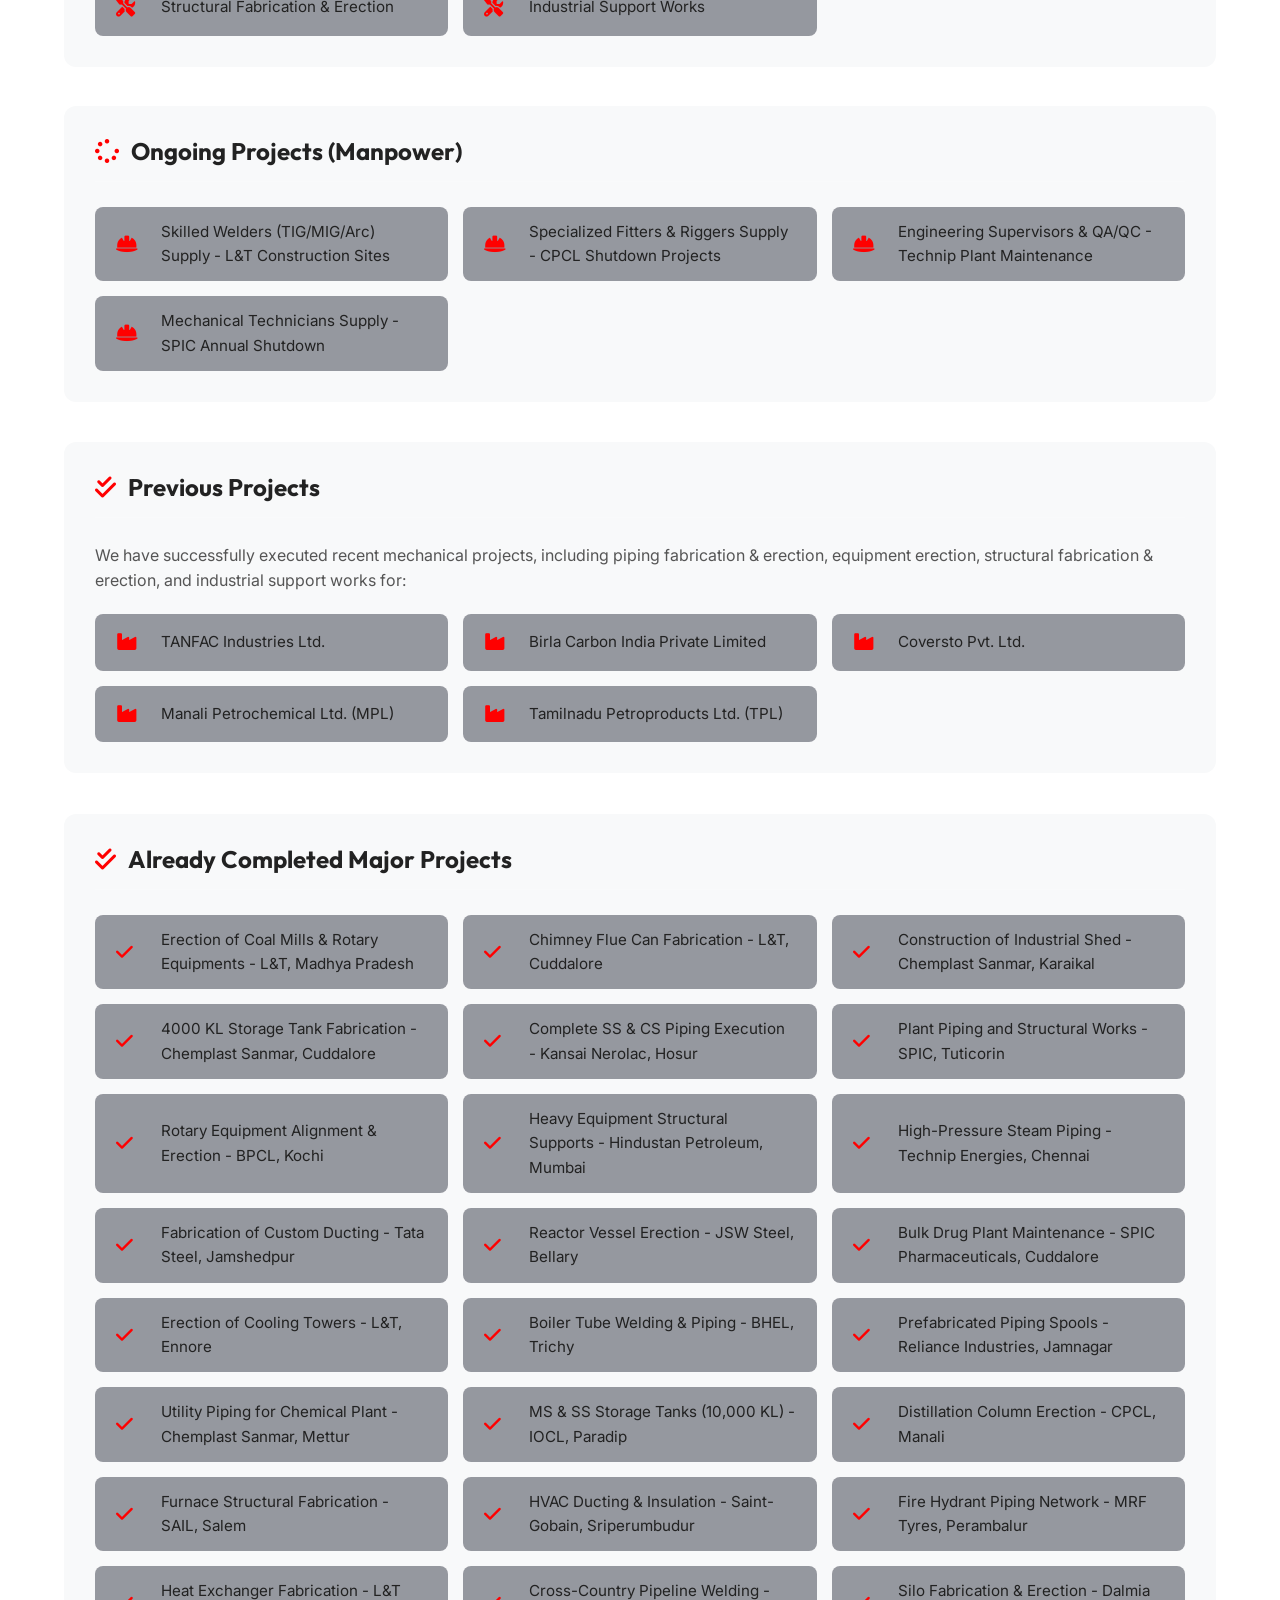
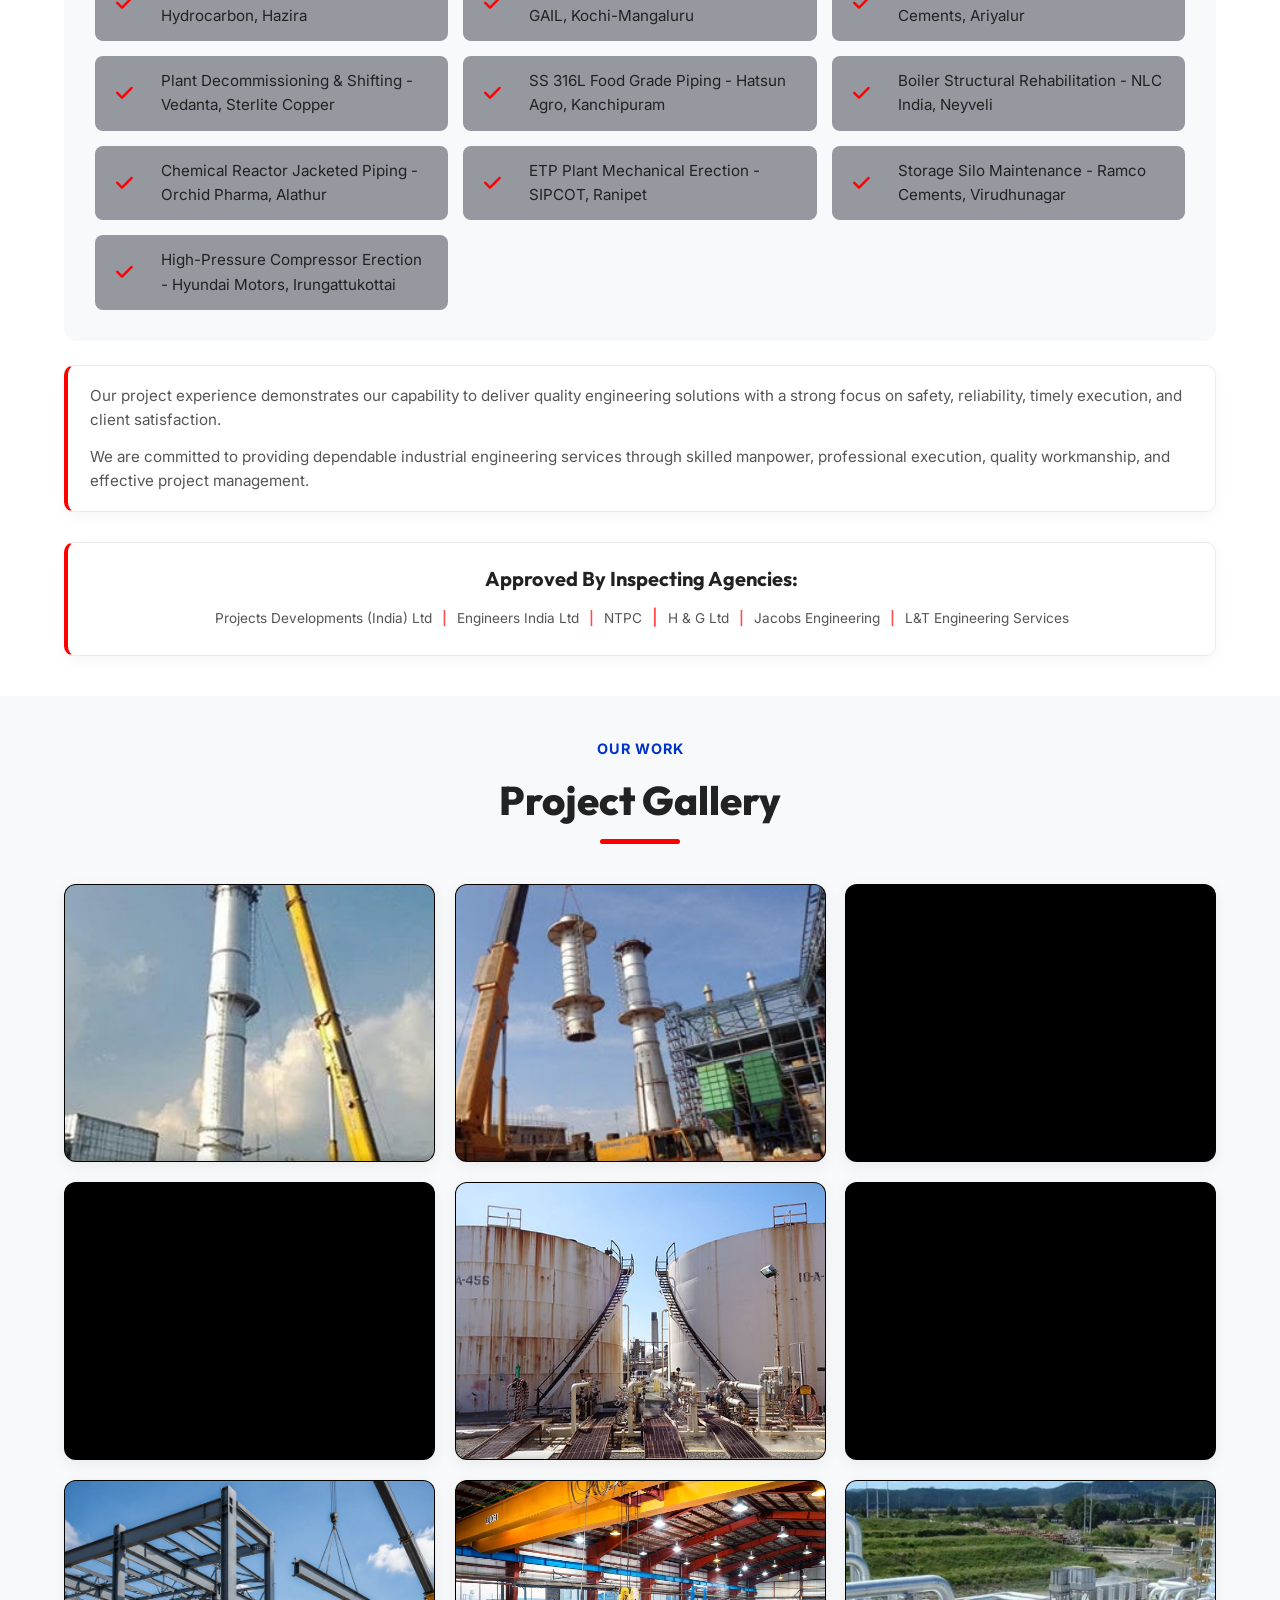
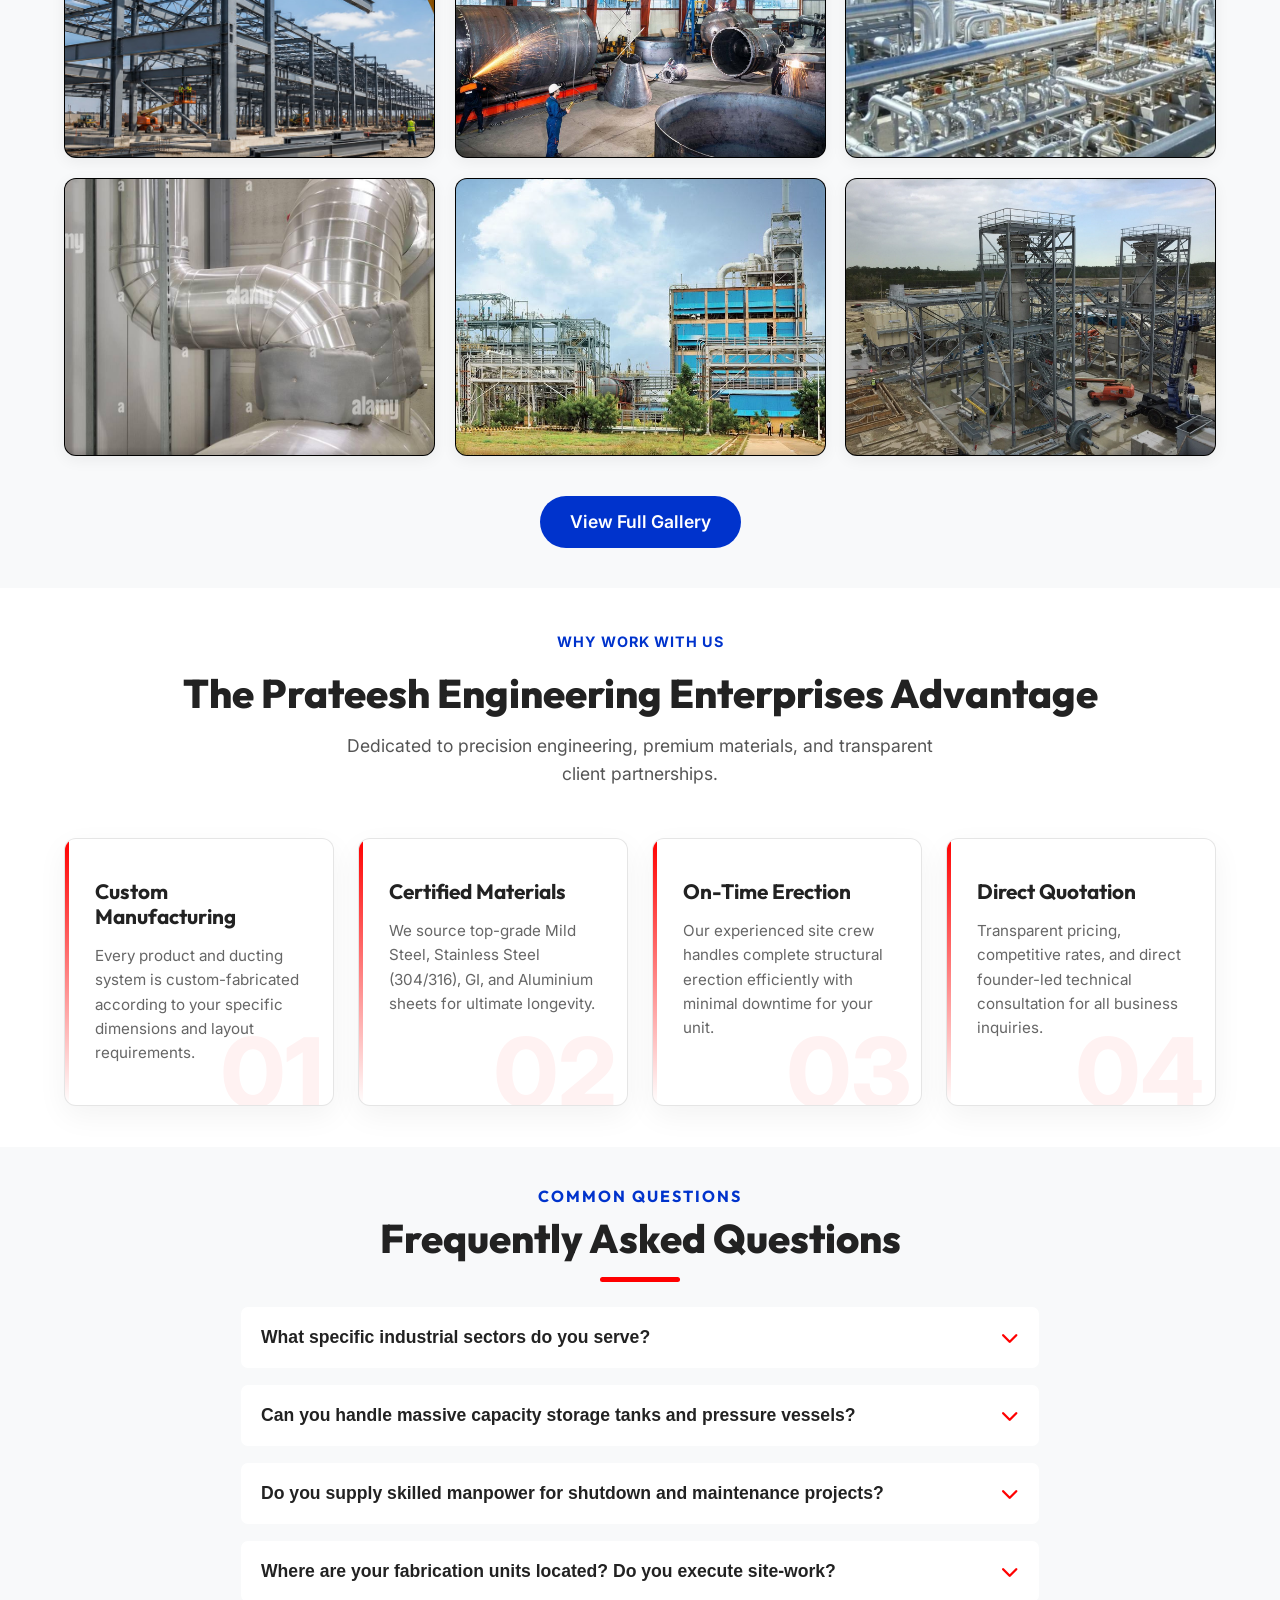
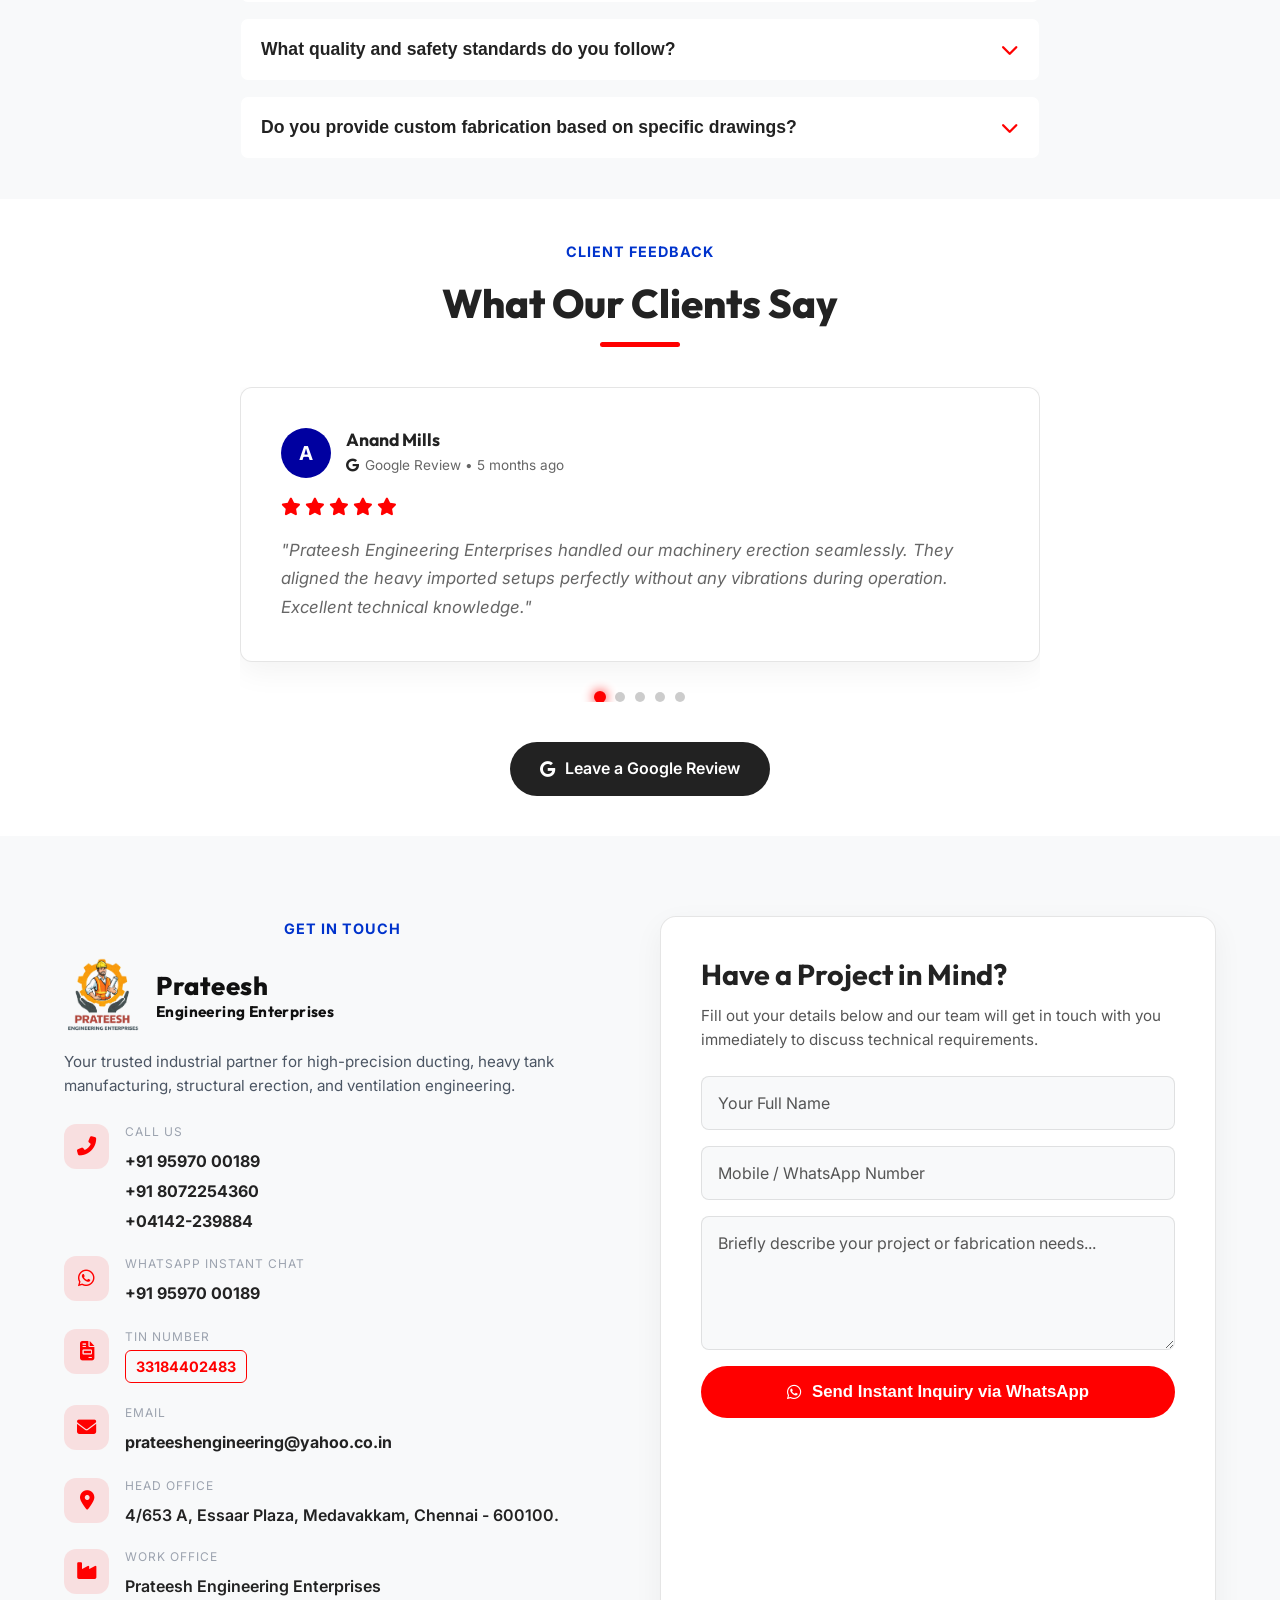
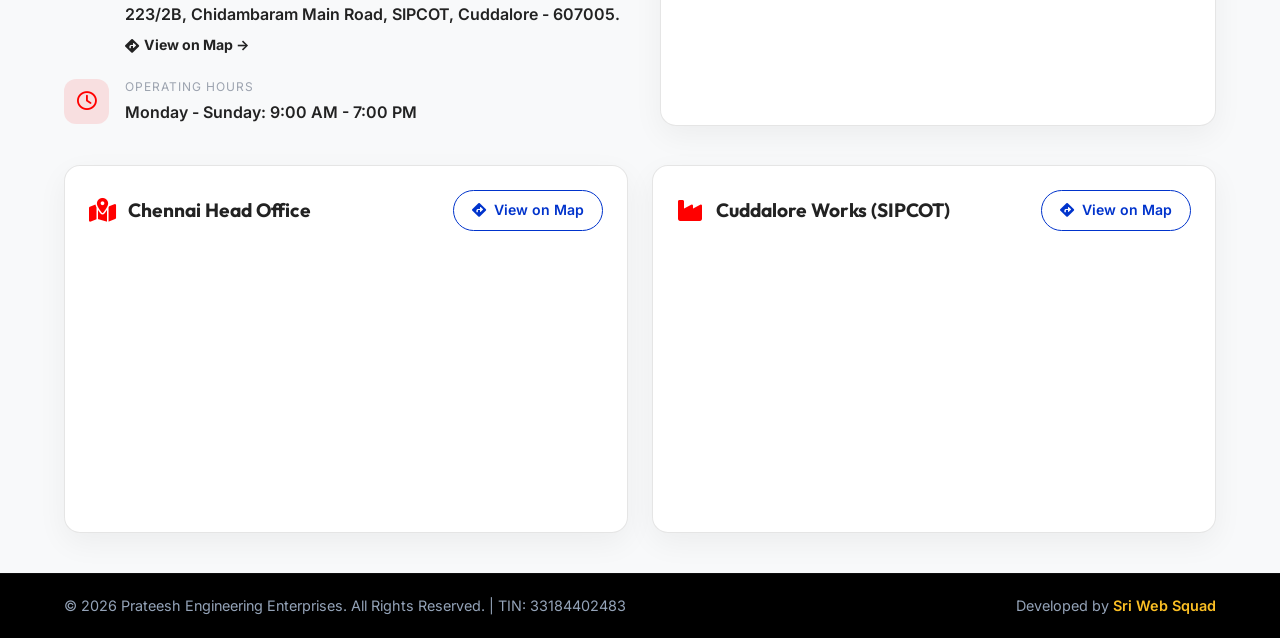
==== commit 59258130: "Configure clean URLs (/gallery and /review): 301 redirects from .html, server rewrites, and updated " ====
--- a/index.html
+++ b/index.html
@@ -153,7 +153,7 @@
             <li><a href="#gallery"><i class="fas fa-images"></i><span>Gallery</span><i class="fas fa-chevron-right nav-arrow"></i></a></li>
             <li><a href="#faq"><i class="fas fa-question-circle"></i><span>FAQ</span><i class="fas fa-chevron-right nav-arrow"></i></a></li>
             <li><a href="#reviews"><i class="fas fa-star"></i><span>Reviews</span><i class="fas fa-chevron-right nav-arrow"></i></a></li>
-            <li><a href="review.html"><i class="fas fa-qrcode"></i><span>Review Portal</span><i class="fas fa-chevron-right nav-arrow"></i></a></li>
+            <li><a href="review"><i class="fas fa-qrcode"></i><span>Review Portal</span><i class="fas fa-chevron-right nav-arrow"></i></a></li>
             <li><a href="#contact"><i class="fas fa-envelope"></i><span>Contact</span><i class="fas fa-chevron-right nav-arrow"></i></a></li>
             <li class="nav-drawer-footer">
                 <a href="tel:+919597000189" class="drawer-action-btn btn-call"><i class="fas fa-phone-alt"></i> Call</a>
@@ -577,7 +577,7 @@
                 </div>
             </div>
             <div class="gallery-cta-wrapper">
-                <a href="gallery.html" class="btn btn-primary btn-gallery-view">View Full Gallery</a>
+                <a href="gallery" class="btn btn-primary btn-gallery-view">View Full Gallery</a>
             </div>
         </div>
     </section>
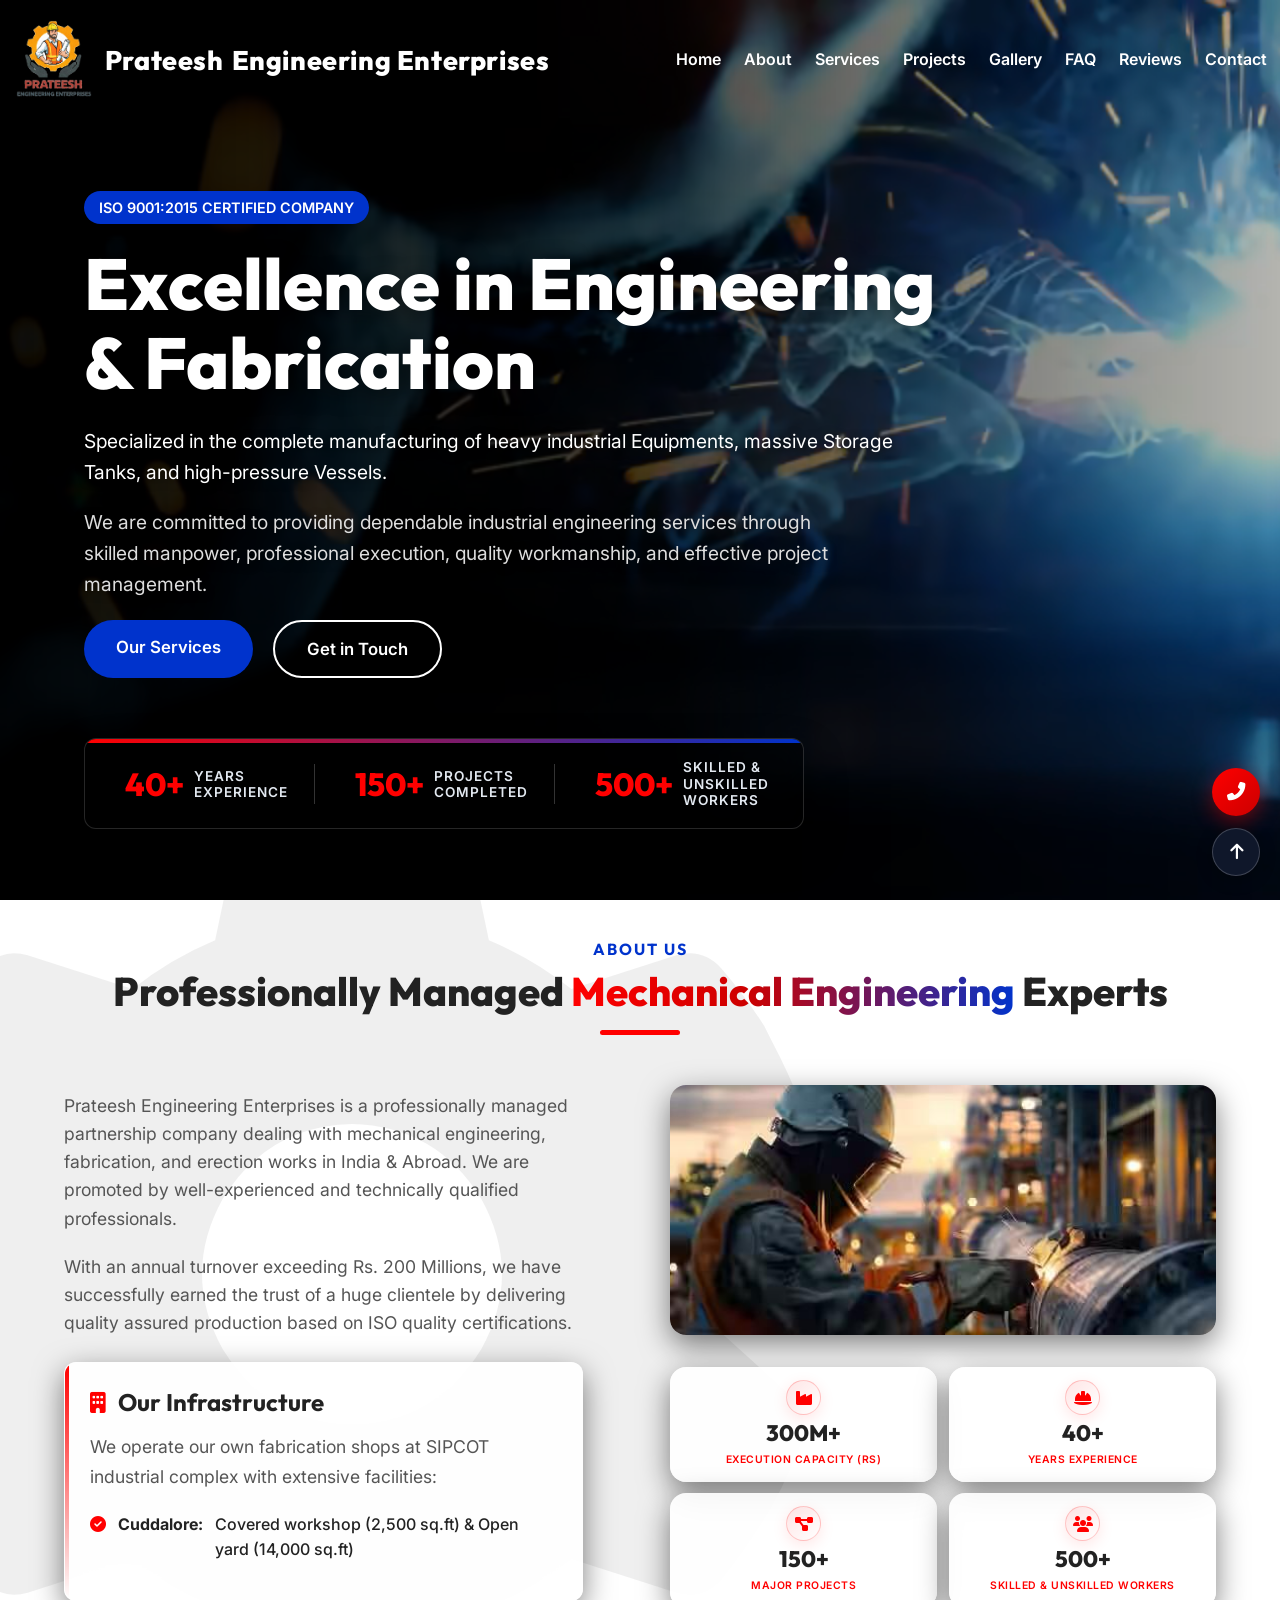
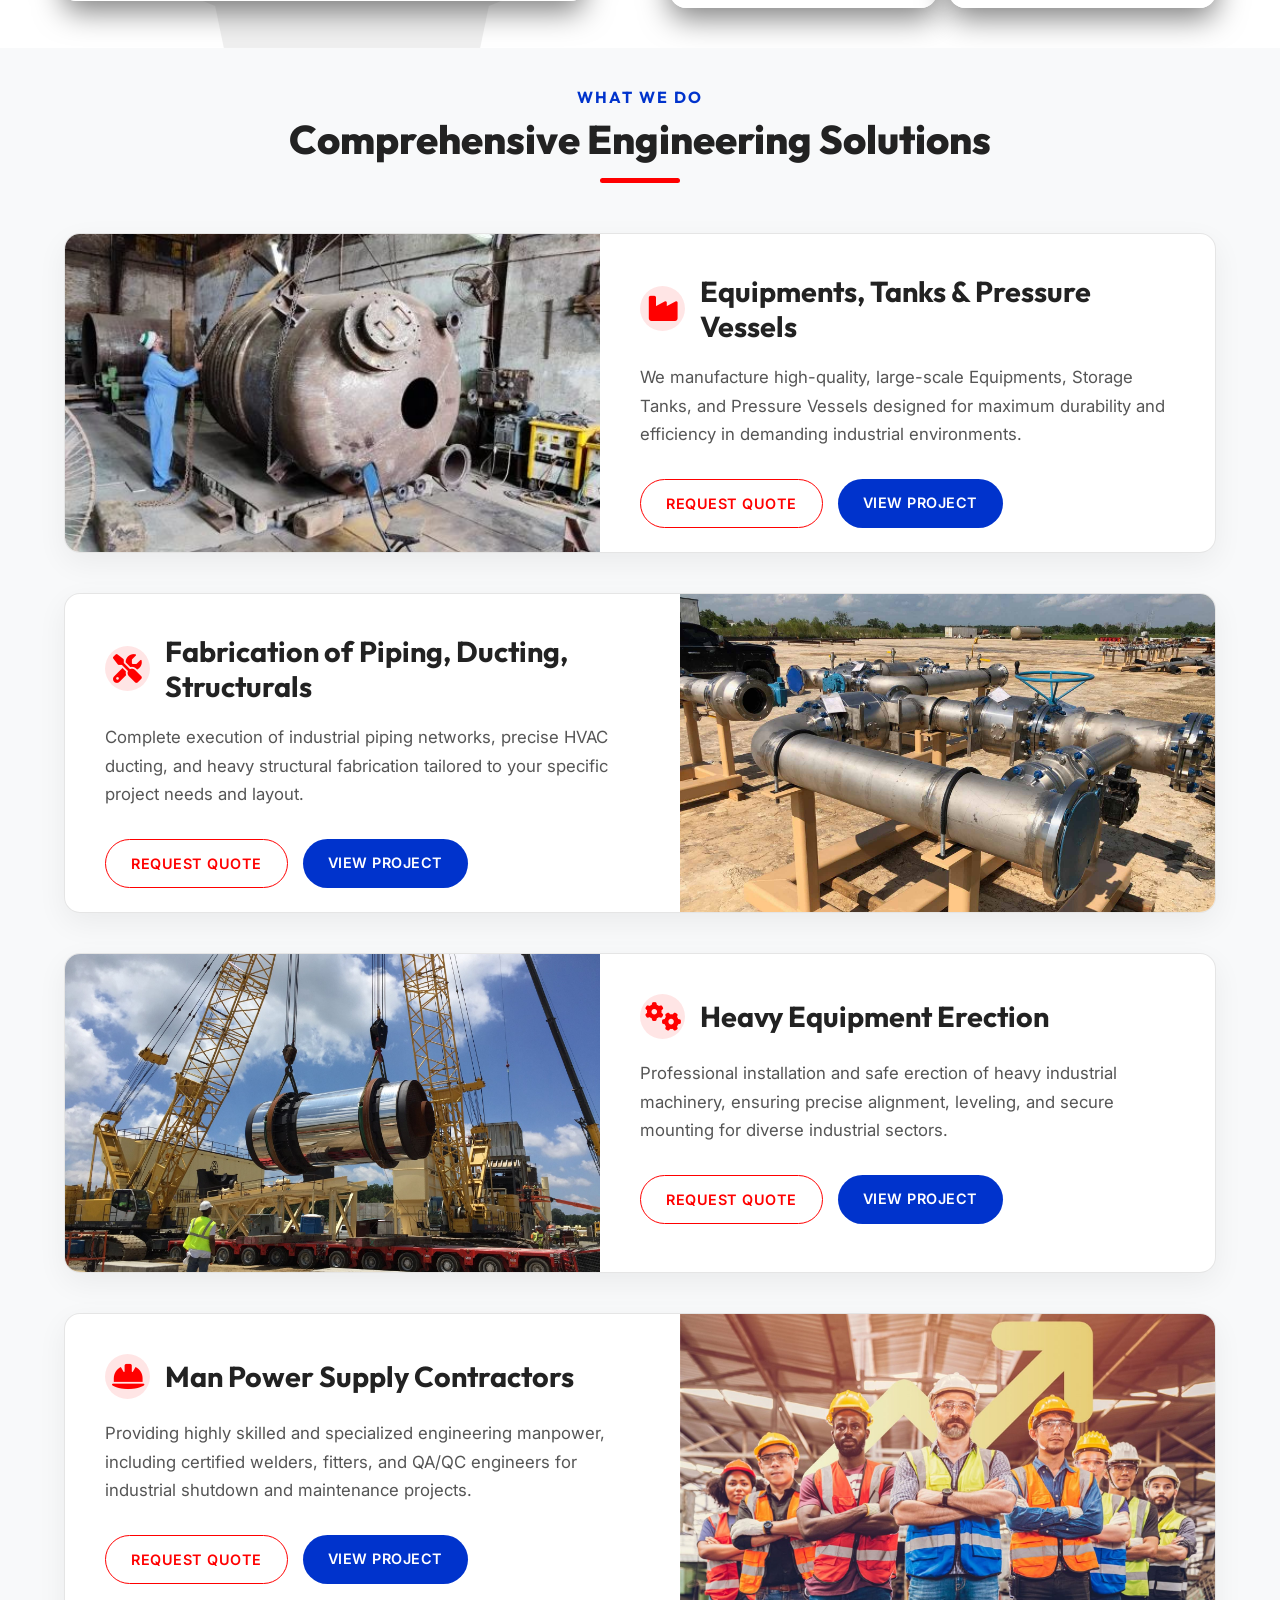
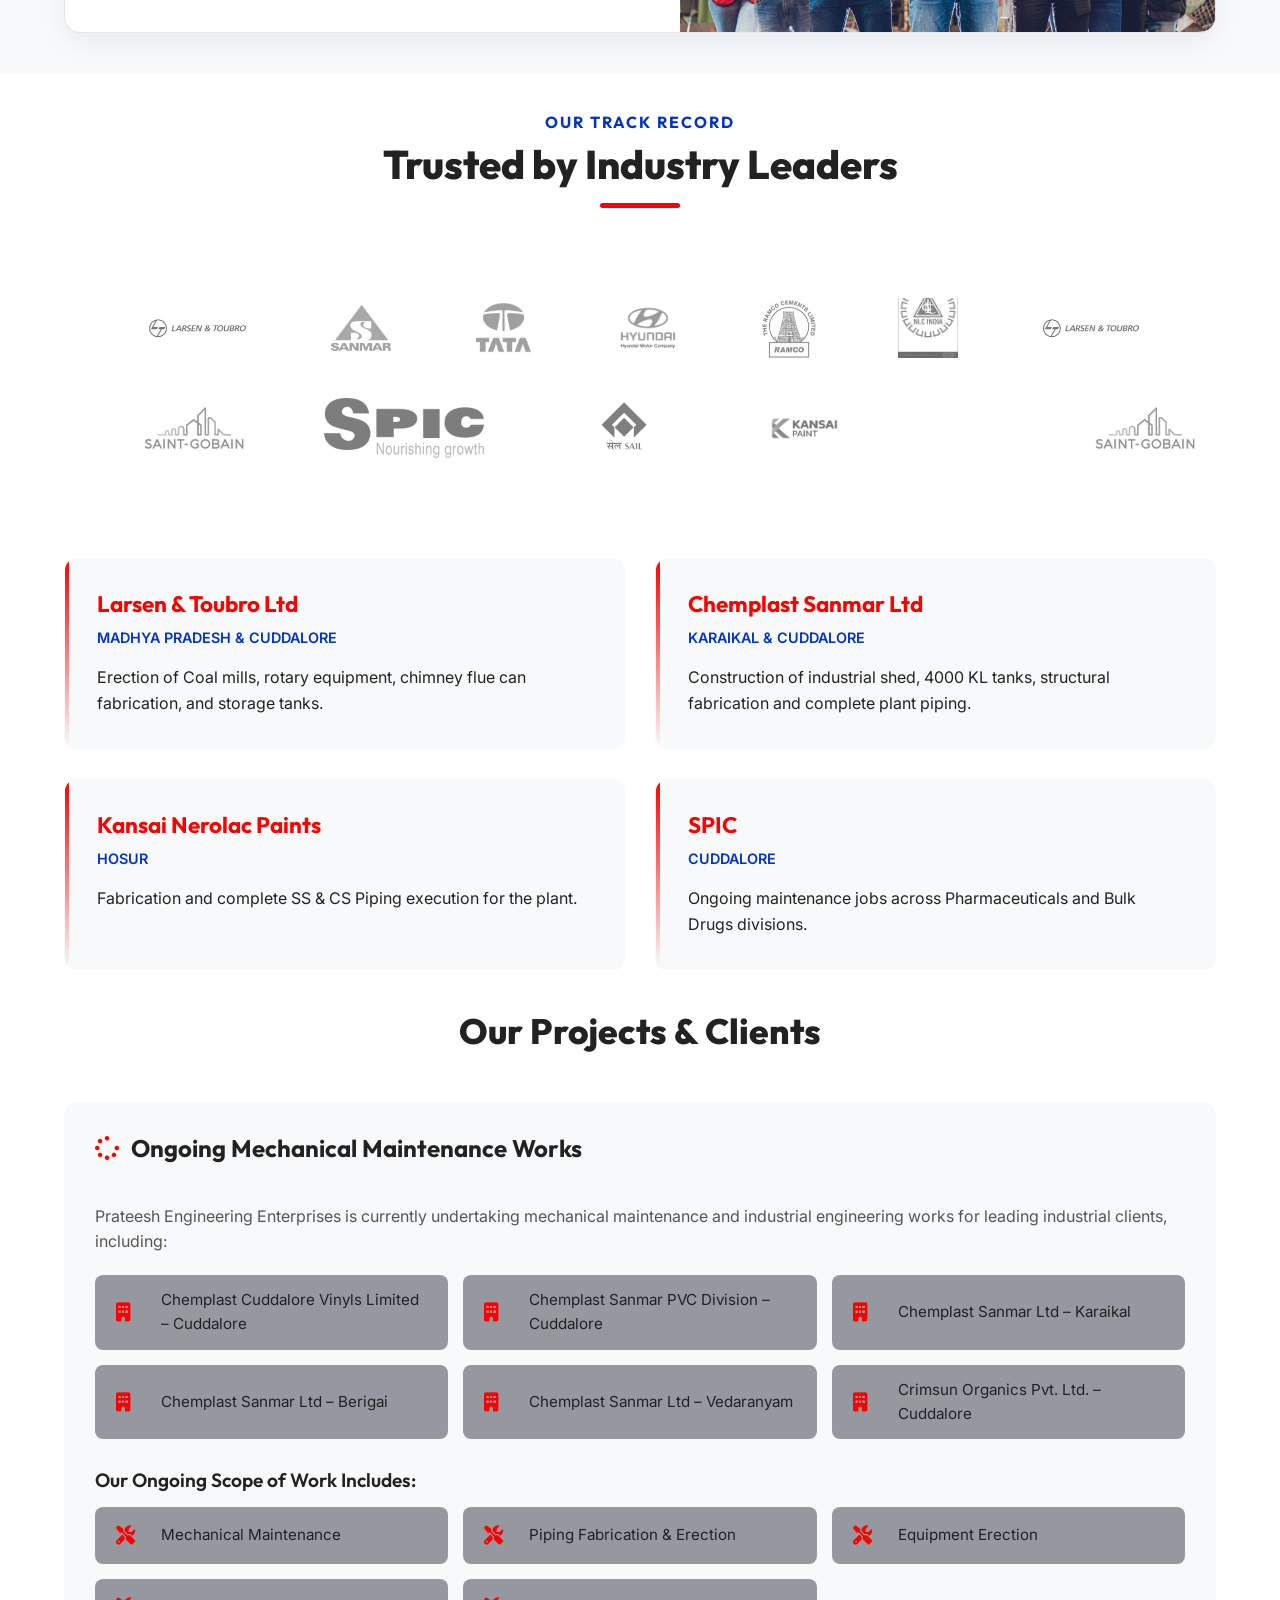
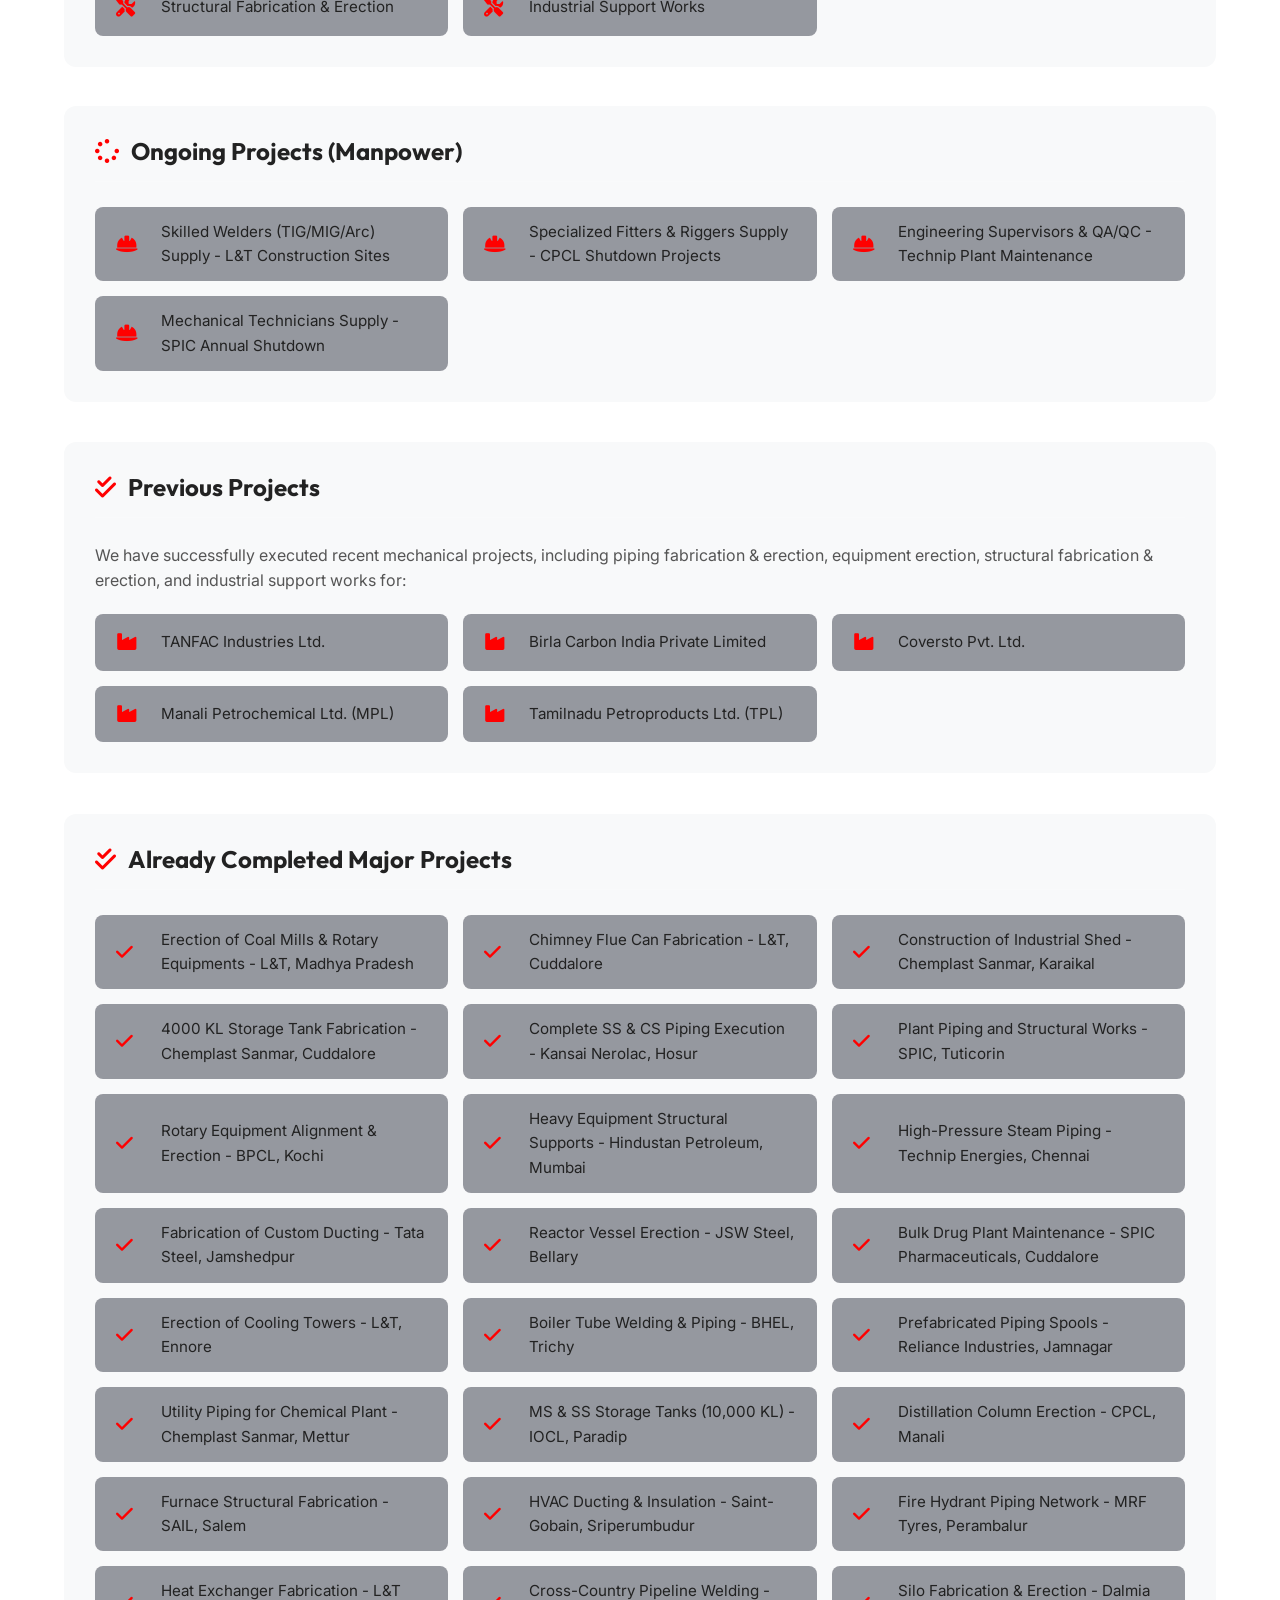
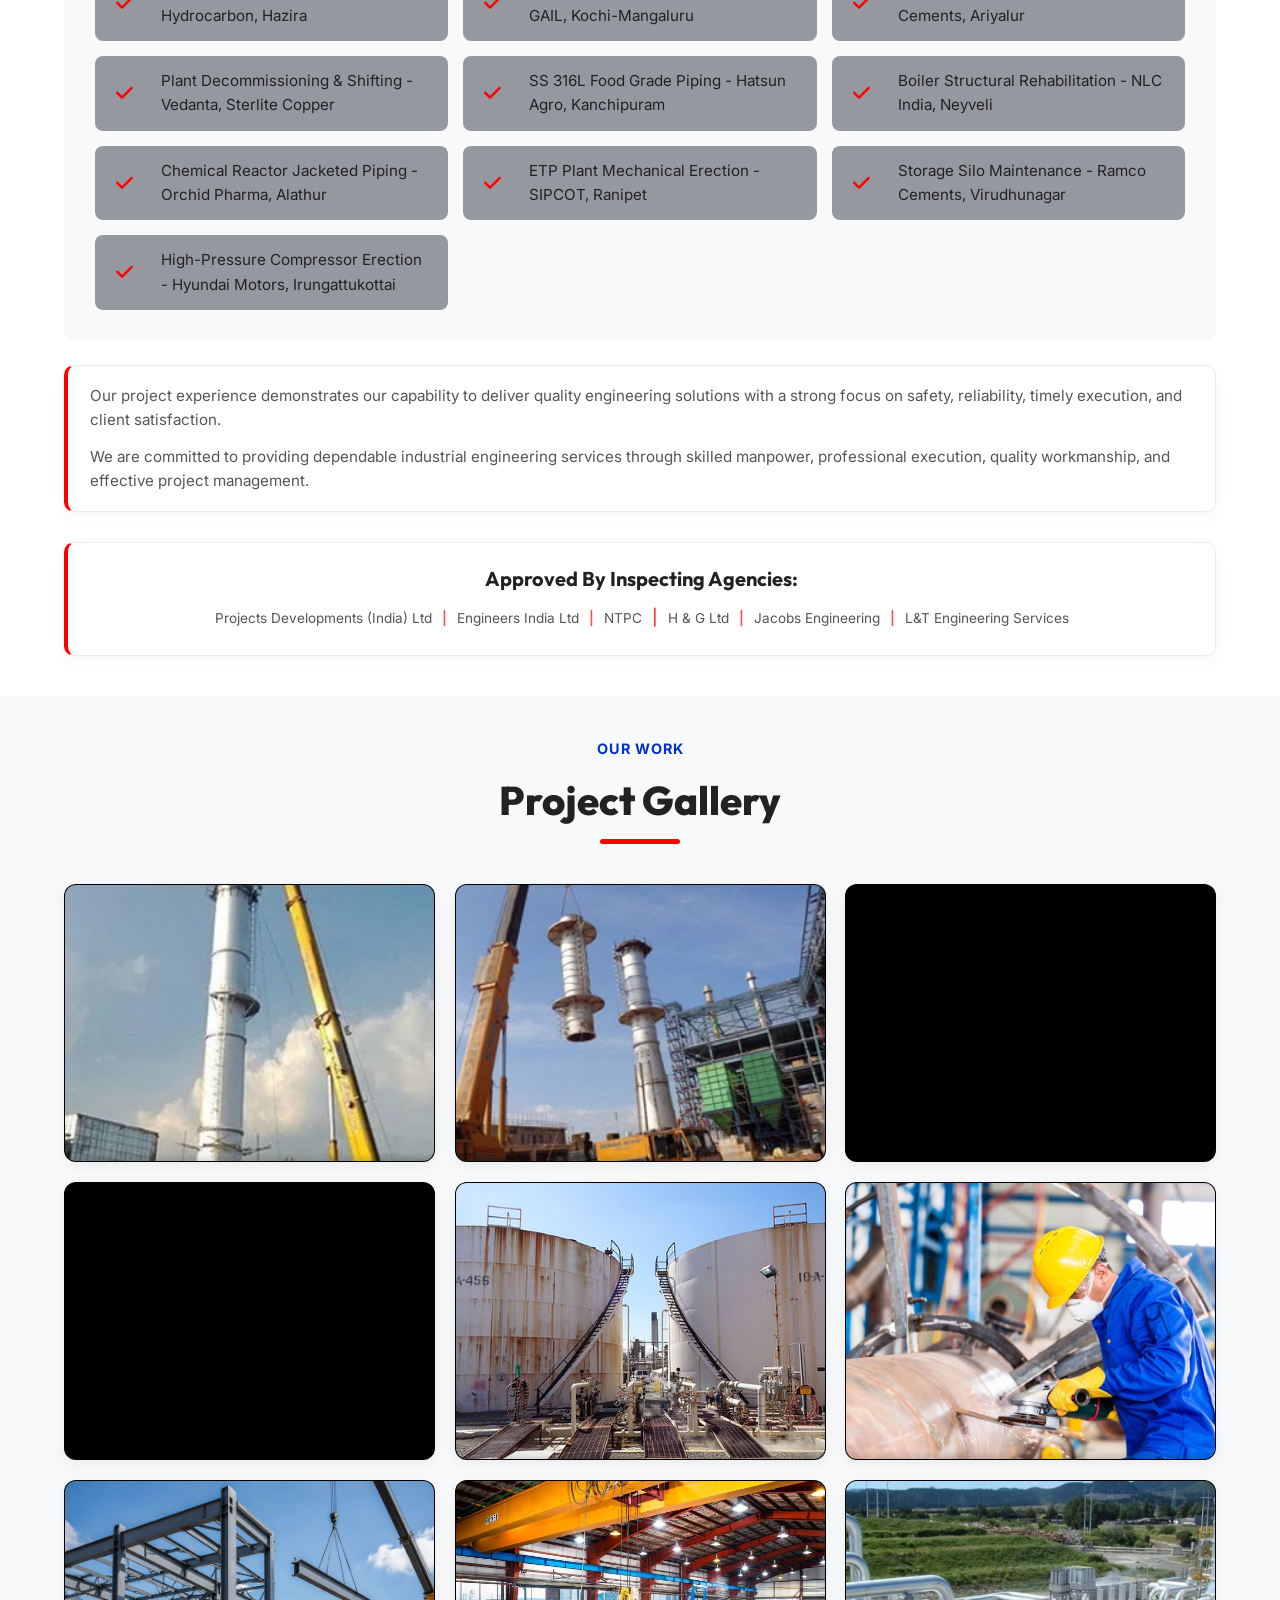
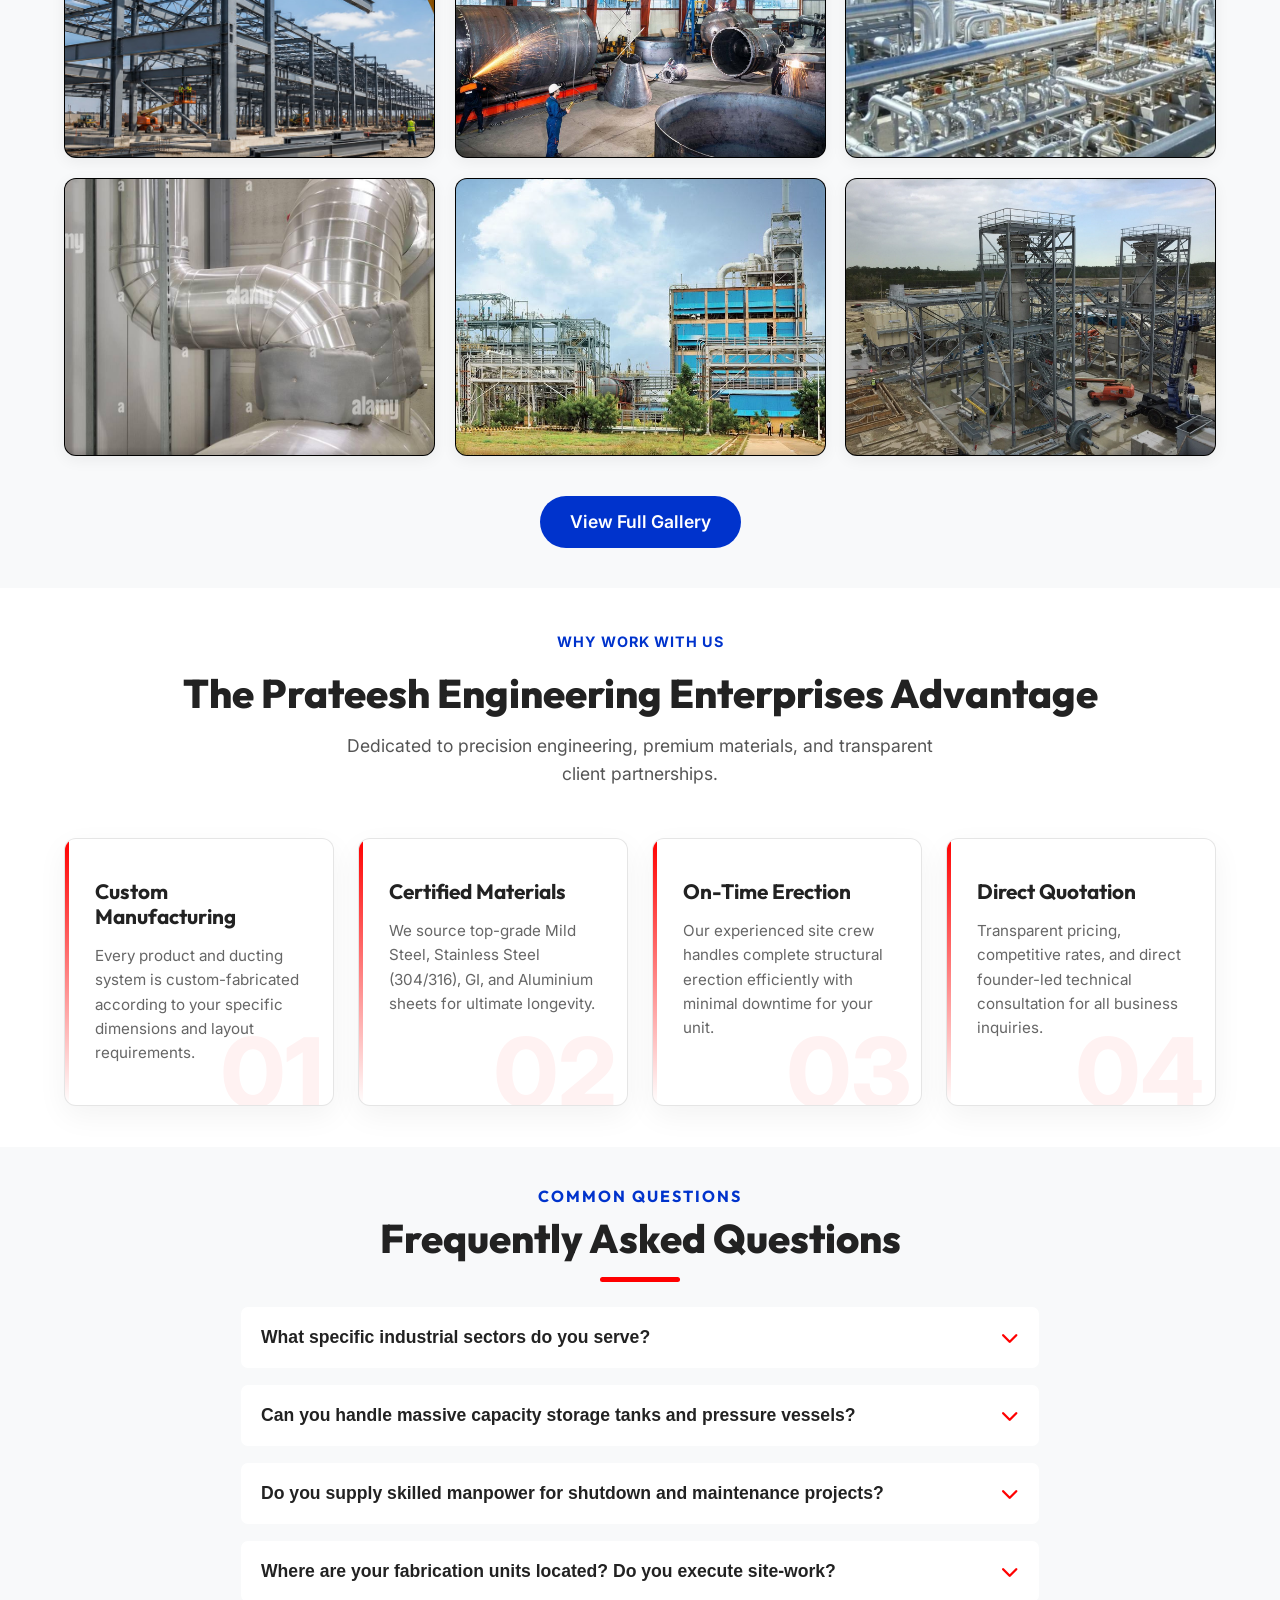
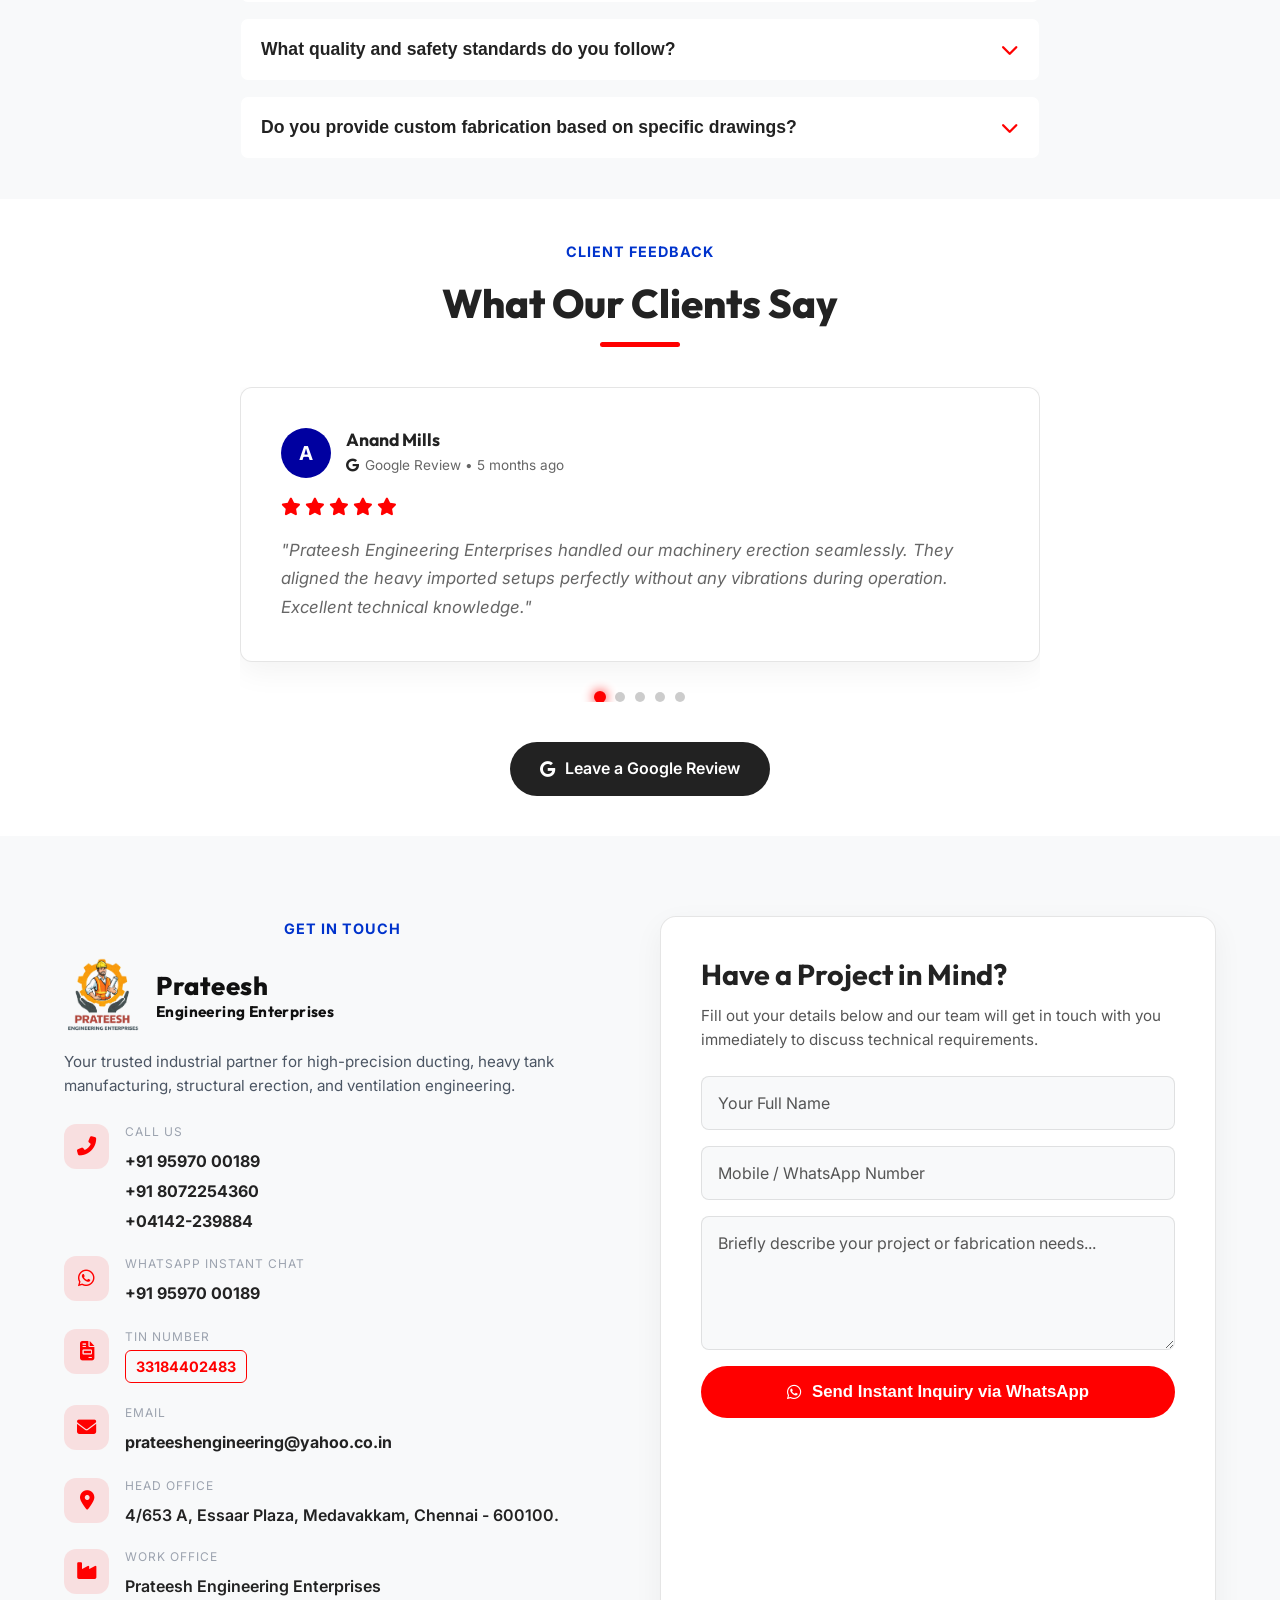
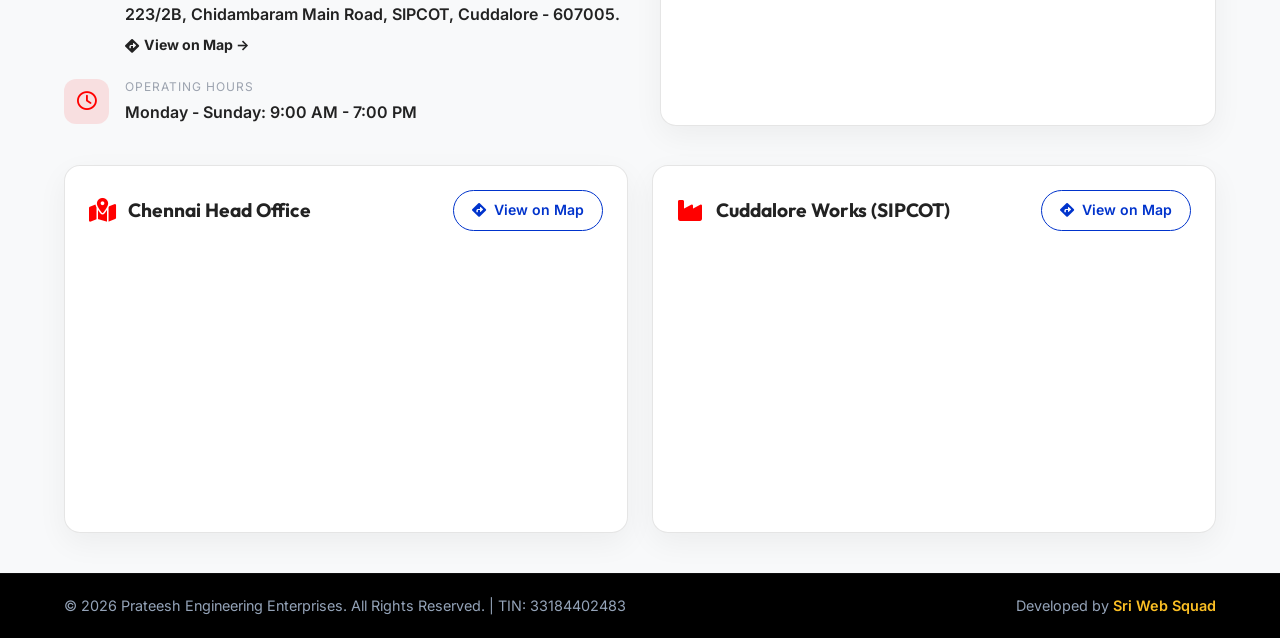
==== commit eaefc3a5: "Remove Review Portal link from navigation drawer menu" ====
--- a/index.html
+++ b/index.html
@@ -153,7 +153,6 @@
             <li><a href="#gallery"><i class="fas fa-images"></i><span>Gallery</span><i class="fas fa-chevron-right nav-arrow"></i></a></li>
             <li><a href="#faq"><i class="fas fa-question-circle"></i><span>FAQ</span><i class="fas fa-chevron-right nav-arrow"></i></a></li>
             <li><a href="#reviews"><i class="fas fa-star"></i><span>Reviews</span><i class="fas fa-chevron-right nav-arrow"></i></a></li>
-            <li><a href="review"><i class="fas fa-qrcode"></i><span>Review Portal</span><i class="fas fa-chevron-right nav-arrow"></i></a></li>
             <li><a href="#contact"><i class="fas fa-envelope"></i><span>Contact</span><i class="fas fa-chevron-right nav-arrow"></i></a></li>
             <li class="nav-drawer-footer">
                 <a href="tel:+919597000189" class="drawer-action-btn btn-call"><i class="fas fa-phone-alt"></i> Call</a>
